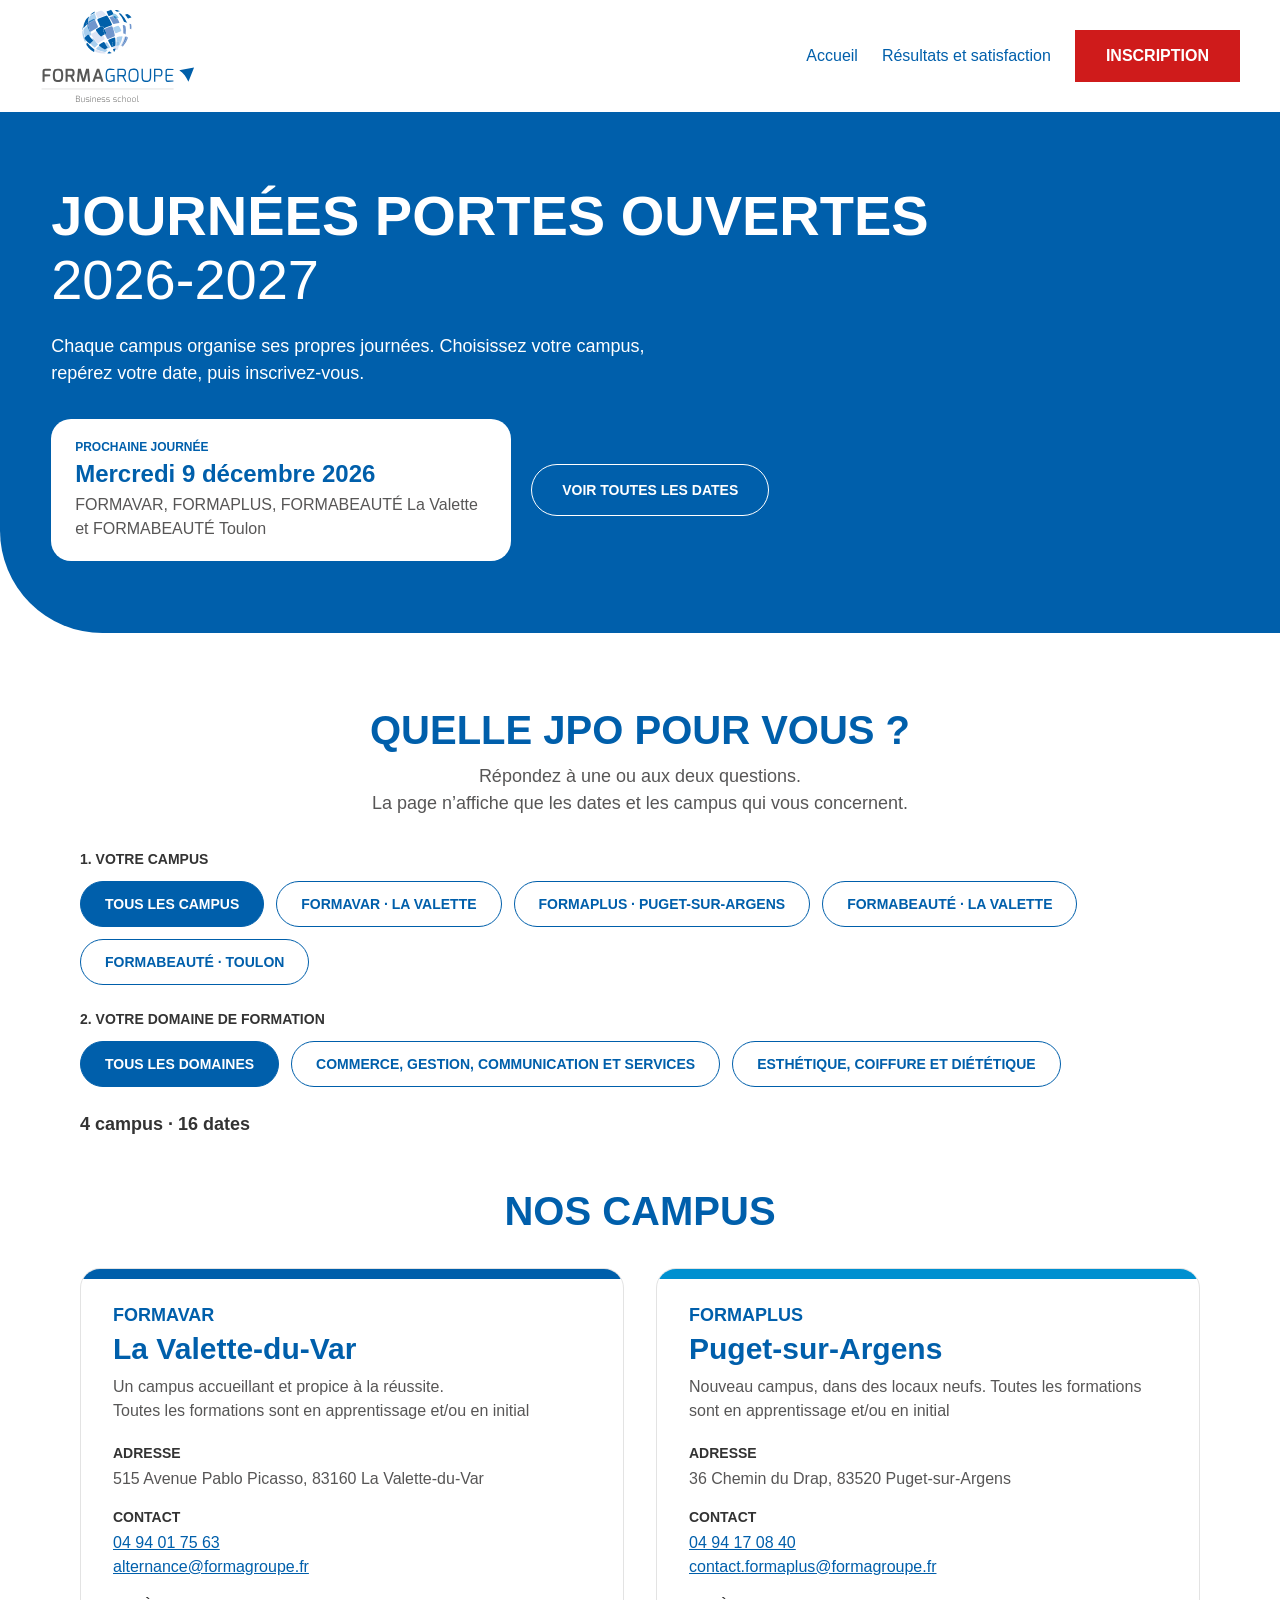
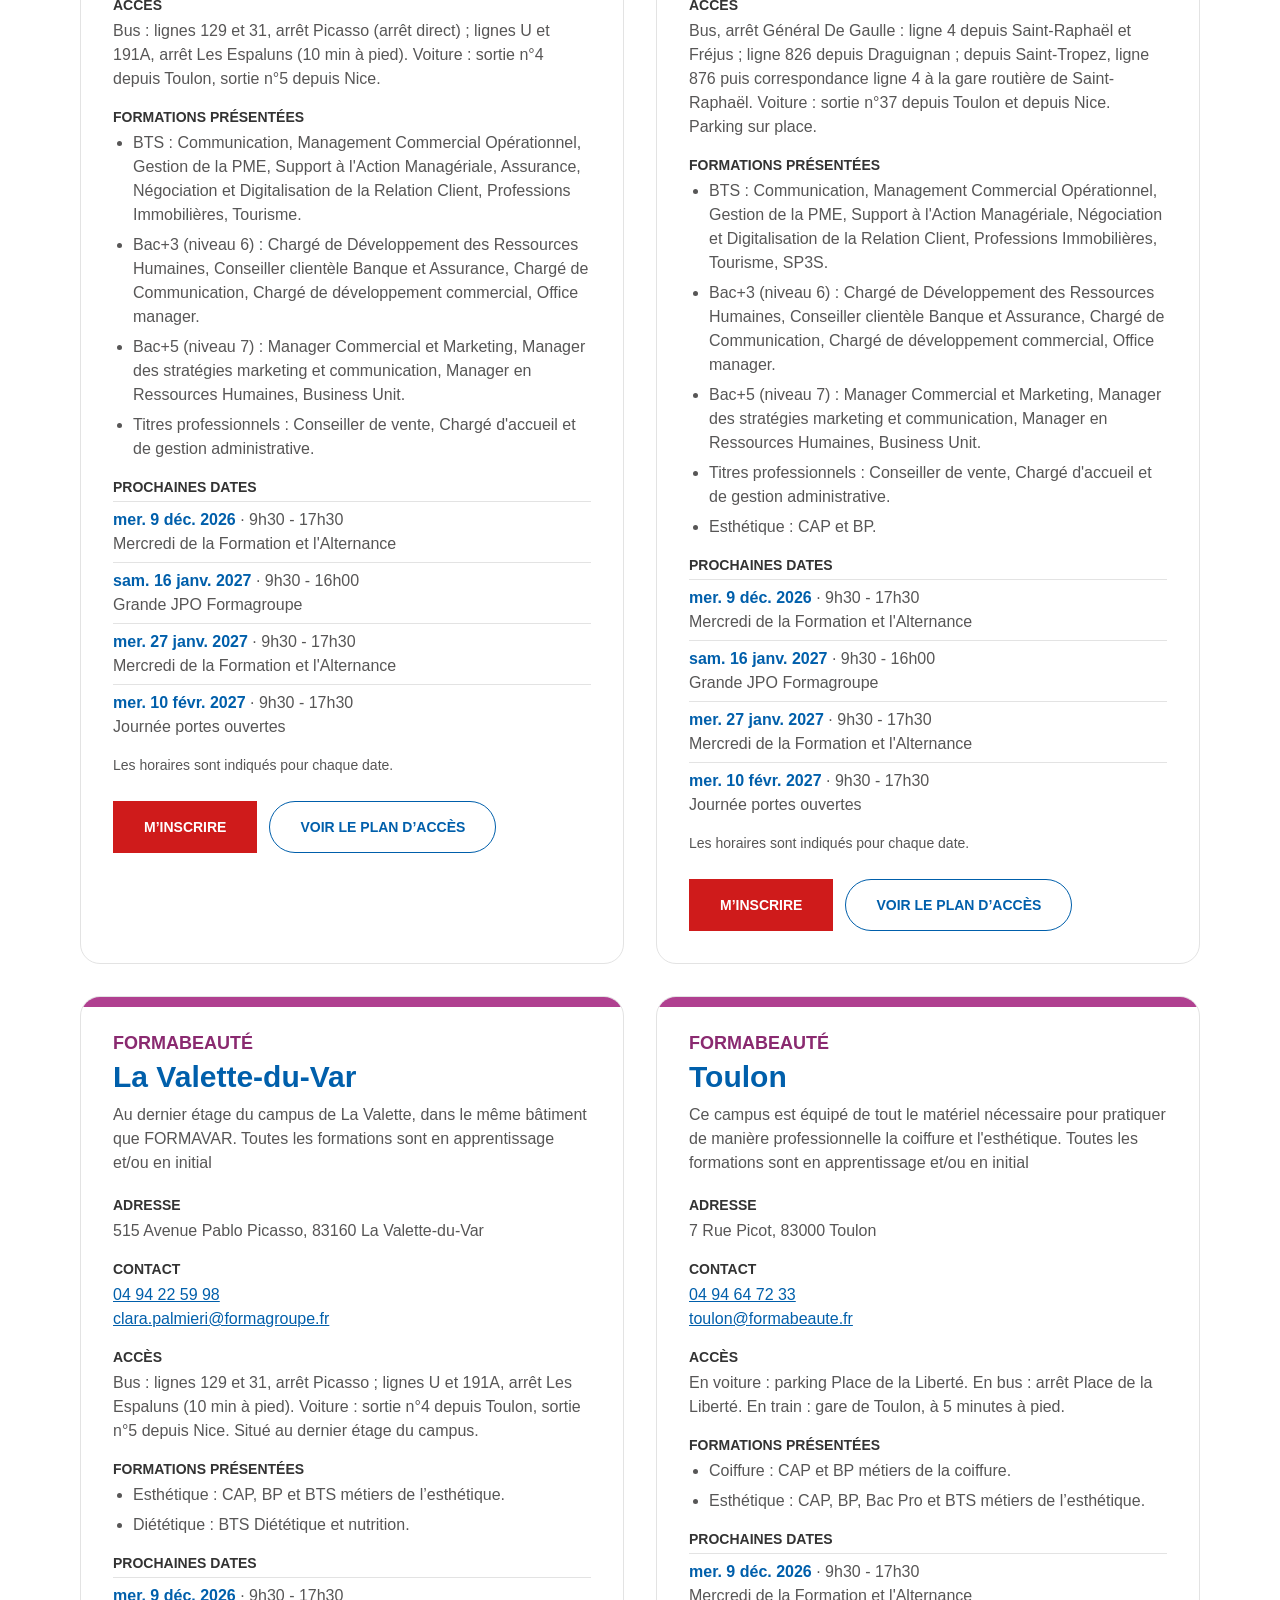
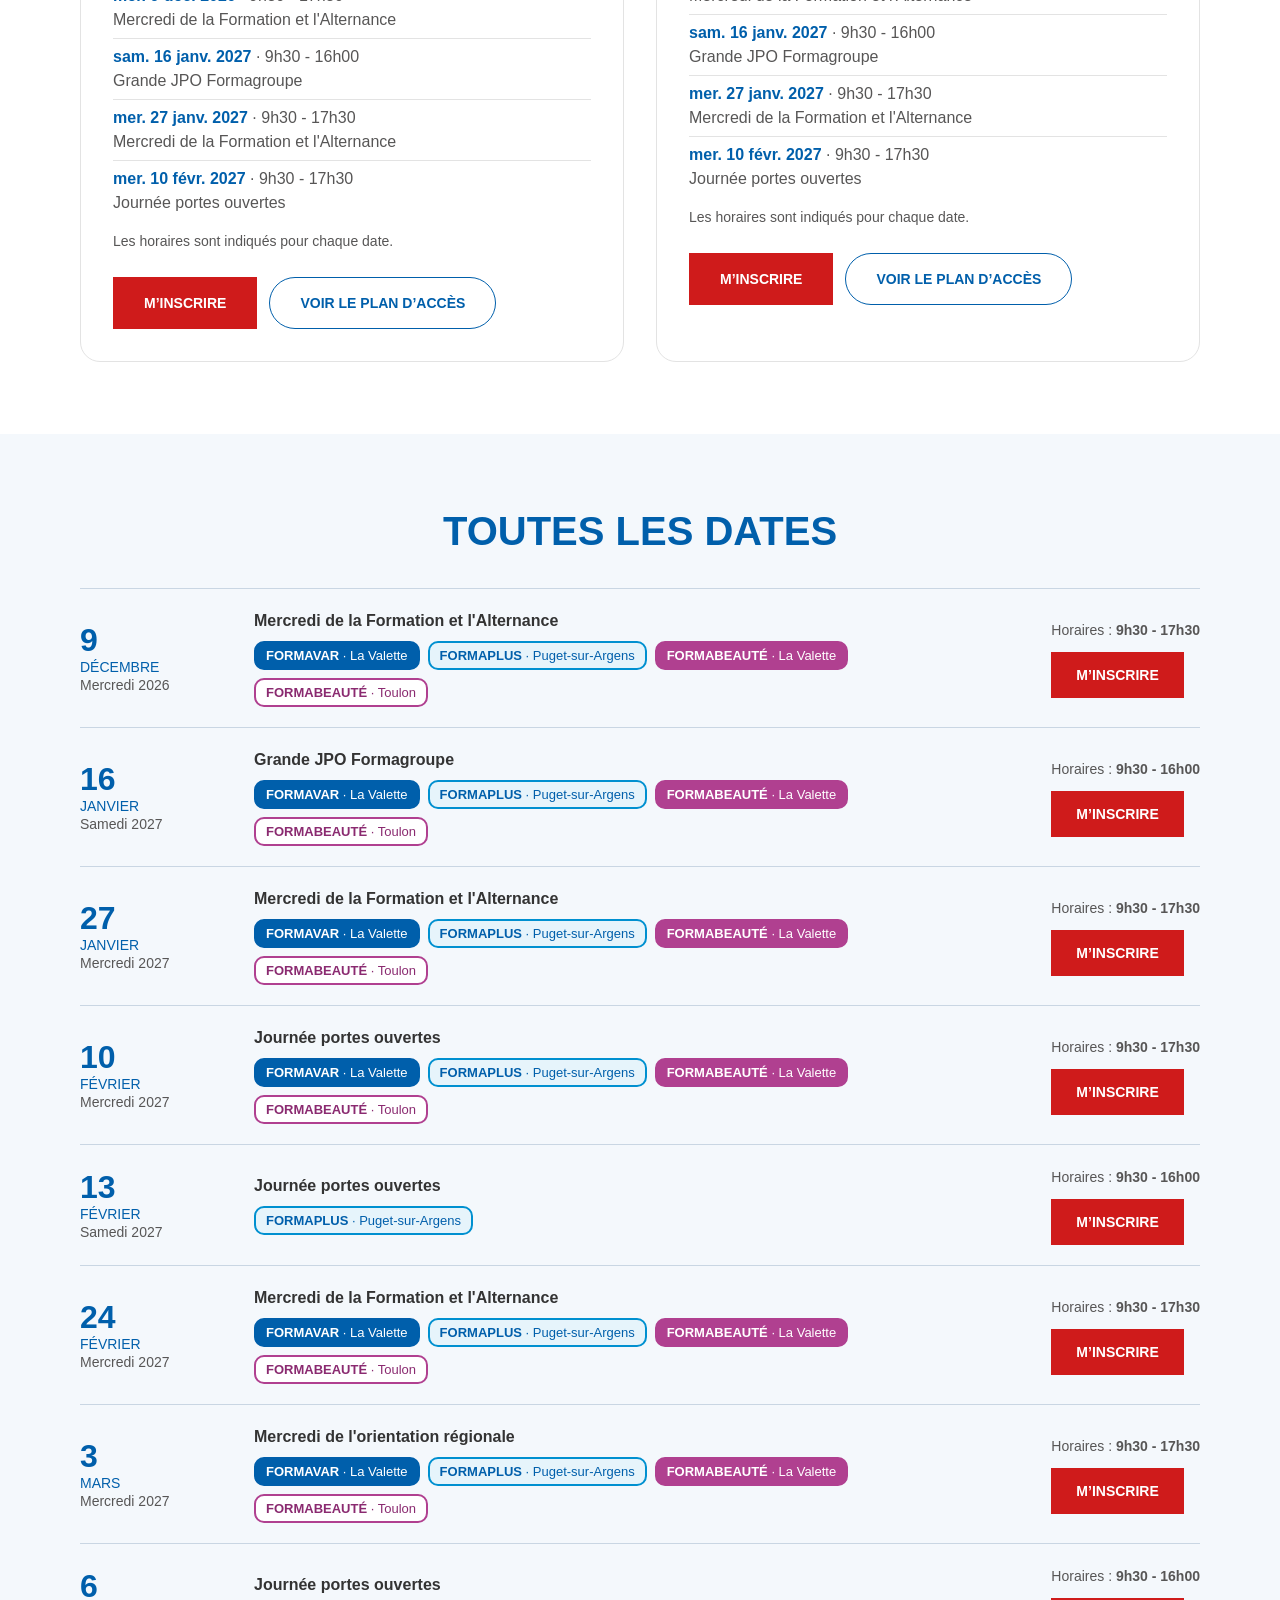
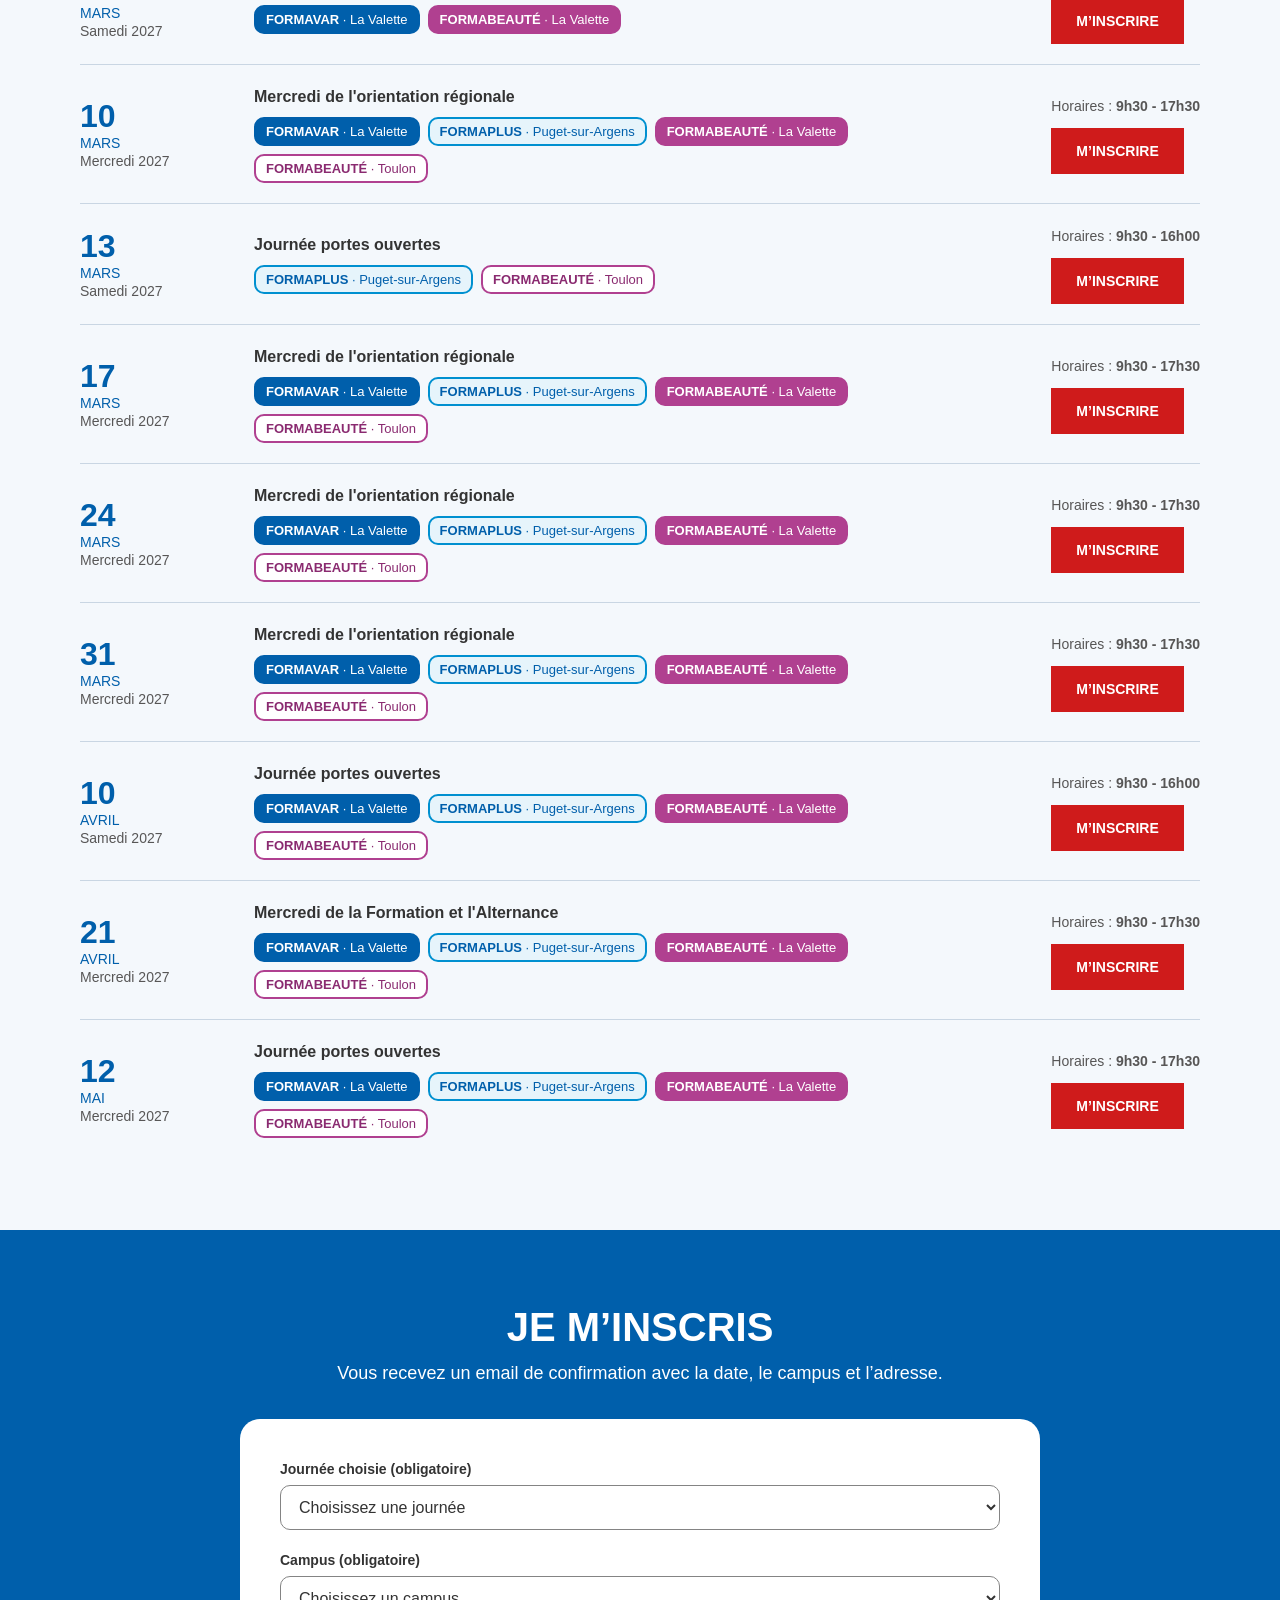
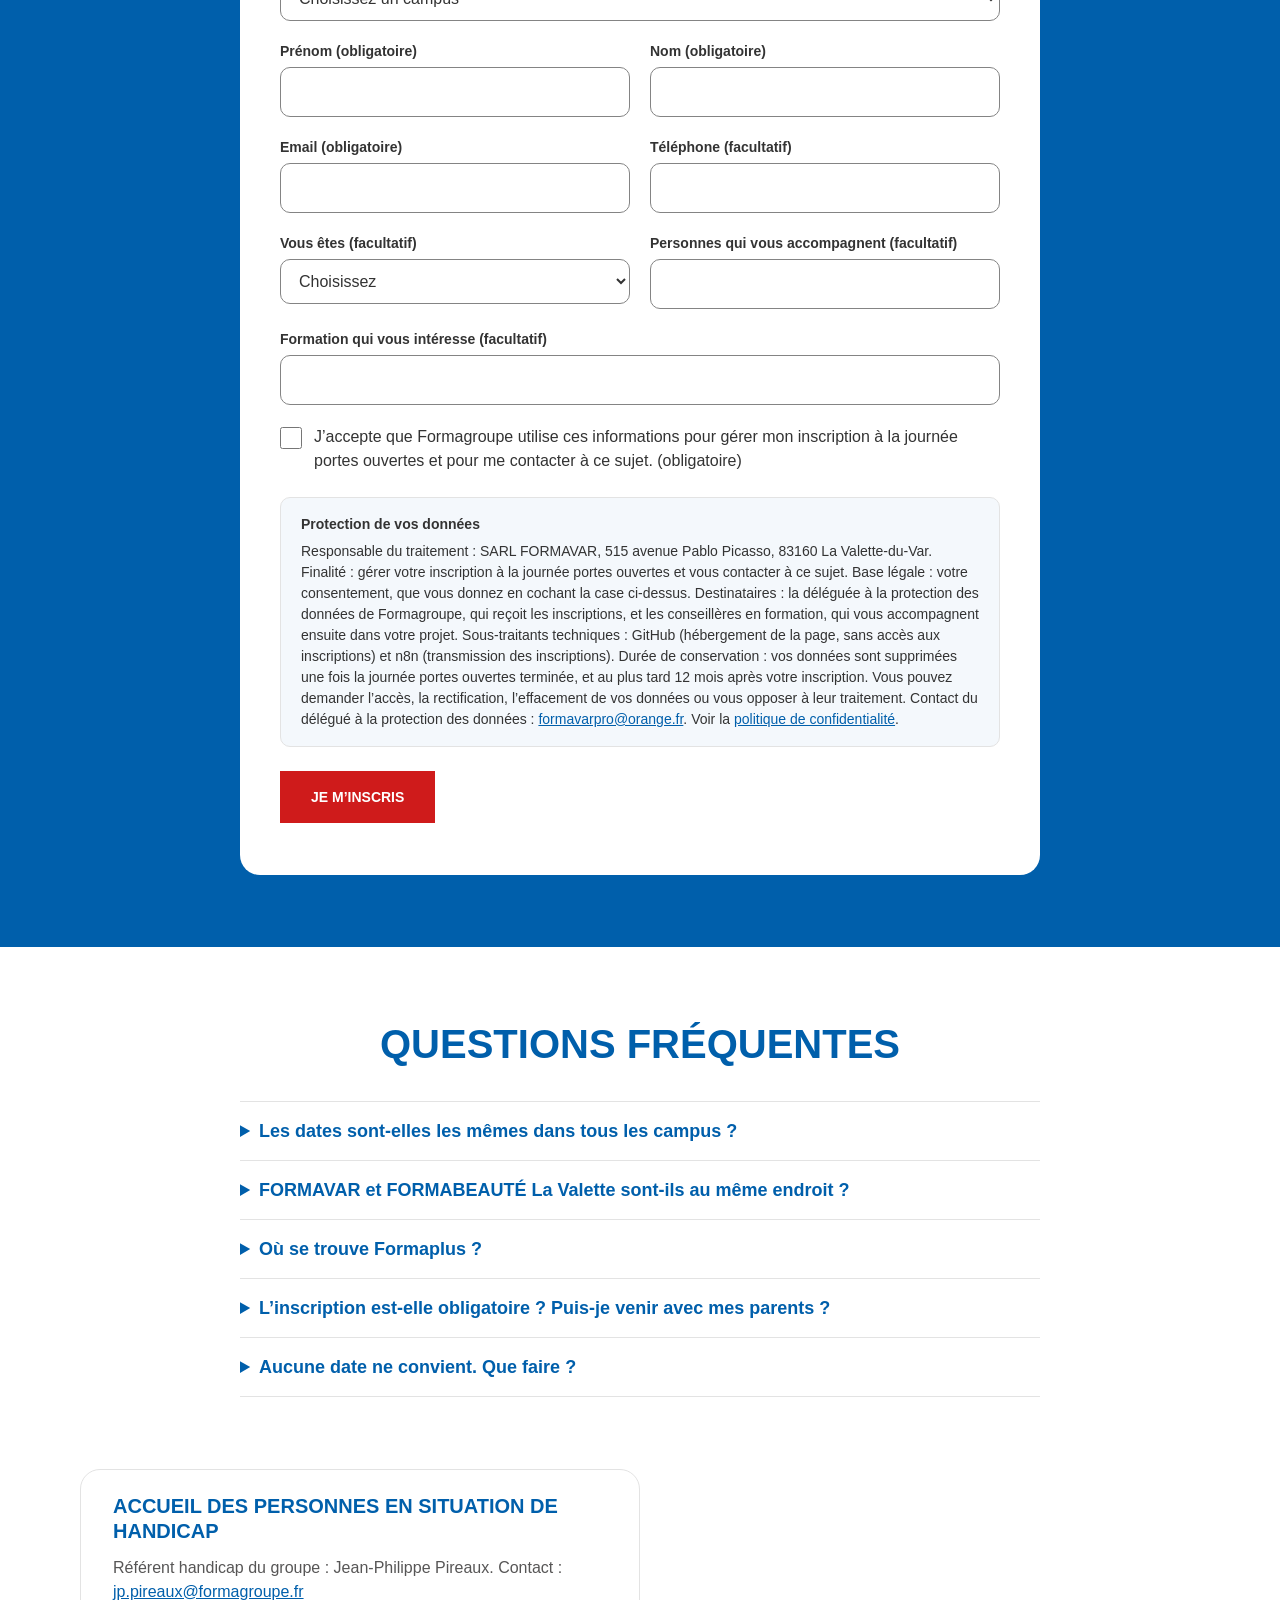
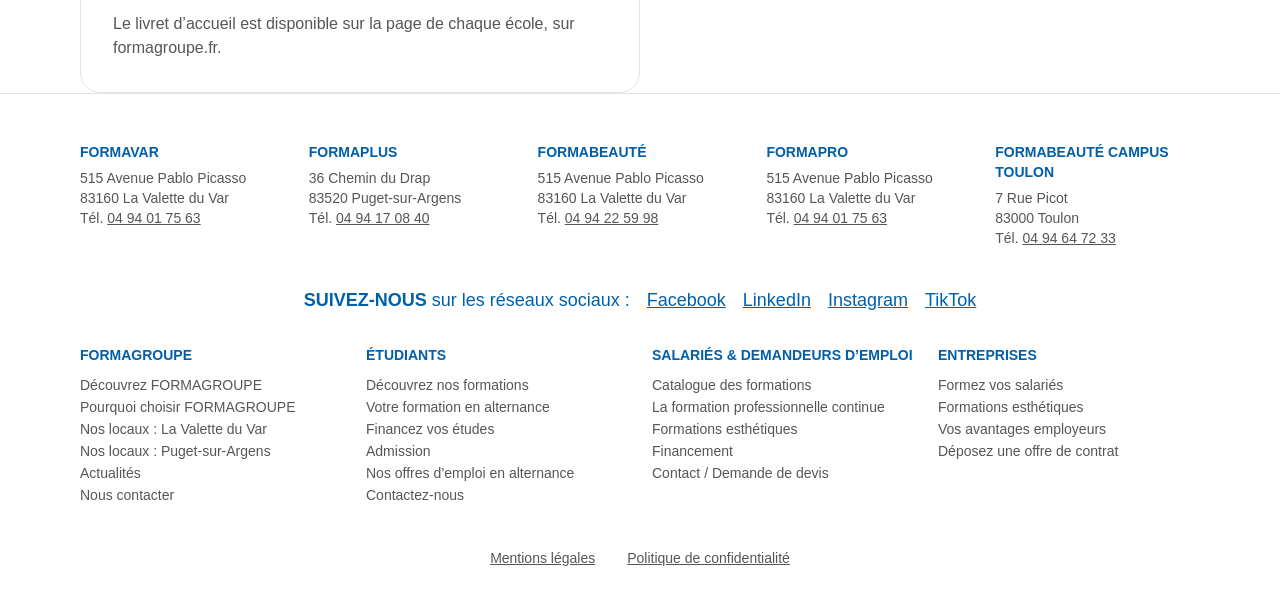
==== index.html @ 274c21b2 "Add files via upload" ====
<!DOCTYPE html>
<html lang="fr">
<head>
<meta charset="utf-8">
<meta name="viewport" content="width=device-width, initial-scale=1">
<title>Journées portes ouvertes 2026-2027 – FORMAVAR, Formaplus, FORMABEAUTÉ | Formagroupe</title>
<meta name="description" content="Journées portes ouvertes 2026-2027 de FORMAVAR, Formaplus et FORMABEAUTÉ (La Valette et Toulon) : dates, horaires, formations présentées et inscription.">
<link rel="canonical" href="https://jpo.formagroupe.fr/">
<meta name="robots" content="index, follow">
<meta property="og:type" content="website">
<meta property="og:locale" content="fr_FR">
<meta property="og:site_name" content="Formagroupe">
<meta property="og:title" content="Journées portes ouvertes 2026-2027 – Formagroupe">
<meta property="og:description" content="Quelle JPO, dans quel campus, pour quelle formation ? Retrouvez toutes les dates de FORMAVAR, Formaplus et FORMABEAUTÉ.">
<meta property="og:url" content="https://jpo.formagroupe.fr/">
<link rel="preload" href="polices/raleway-latin-700-normal.woff2" as="font" type="font/woff2" crossorigin>
<link rel="preload" href="polices/ubuntu-latin-400-normal.woff2" as="font" type="font/woff2" crossorigin>
<link rel="stylesheet" href="styles.css">
<script type="application/ld+json">{"@context": "https://schema.org", "@graph": [{"@type": "EducationEvent", "name": "Journée portes ouvertes – FORMAVAR La Valette", "startDate": "2026-10-07T09:30:00+02:00", "endDate": "2026-10-07T17:30:00+02:00", "eventAttendanceMode": "https://schema.org/OfflineEventAttendanceMode", "eventStatus": "https://schema.org/EventScheduled", "location": {"@type": "Place", "name": "FORMAVAR La Valette", "address": {"@type": "PostalAddress", "streetAddress": "515 Avenue Pablo Picasso", "postalCode": "83160", "addressLocality": "La Valette-du-Var", "addressCountry": "FR"}}, "organizer": {"@type": "Organization", "name": "FORMAGROUPE", "url": "https://www.formagroupe.fr"}, "url": "https://jpo.formagroupe.fr/"}, {"@type": "EducationEvent", "name": "Journée portes ouvertes – FORMABEAUTÉ La Valette", "startDate": "2026-10-07T09:30:00+02:00", "endDate": "2026-10-07T17:30:00+02:00", "eventAttendanceMode": "https://schema.org/OfflineEventAttendanceMode", "eventStatus": "https://schema.org/EventScheduled", "location": {"@type": "Place", "name": "FORMABEAUTÉ La Valette", "address": {"@type": "PostalAddress", "streetAddress": "515 Avenue Pablo Picasso", "postalCode": "83160", "addressLocality": "La Valette-du-Var", "addressCountry": "FR"}}, "organizer": {"@type": "Organization", "name": "FORMAGROUPE", "url": "https://www.formagroupe.fr"}, "url": "https://jpo.formagroupe.fr/"}, {"@type": "EducationEvent", "name": "Journée portes ouvertes – FORMABEAUTÉ Toulon", "startDate": "2026-10-07T09:30:00+02:00", "endDate": "2026-10-07T17:30:00+02:00", "eventAttendanceMode": "https://schema.org/OfflineEventAttendanceMode", "eventStatus": "https://schema.org/EventScheduled", "location": {"@type": "Place", "name": "FORMABEAUTÉ Toulon", "address": {"@type": "PostalAddress", "streetAddress": "7 Rue Picot", "postalCode": "83000", "addressLocality": "Toulon", "addressCountry": "FR"}}, "organizer": {"@type": "Organization", "name": "FORMAGROUPE", "url": "https://www.formagroupe.fr"}, "url": "https://jpo.formagroupe.fr/"}, {"@type": "EducationEvent", "name": "Journée portes ouvertes – FORMAVAR La Valette", "startDate": "2026-11-14T09:30:00+01:00", "endDate": "2026-11-14T16:00:00+01:00", "eventAttendanceMode": "https://schema.org/OfflineEventAttendanceMode", "eventStatus": "https://schema.org/EventScheduled", "location": {"@type": "Place", "name": "FORMAVAR La Valette", "address": {"@type": "PostalAddress", "streetAddress": "515 Avenue Pablo Picasso", "postalCode": "83160", "addressLocality": "La Valette-du-Var", "addressCountry": "FR"}}, "organizer": {"@type": "Organization", "name": "FORMAGROUPE", "url": "https://www.formagroupe.fr"}, "url": "https://jpo.formagroupe.fr/"}, {"@type": "EducationEvent", "name": "Journée portes ouvertes – FORMABEAUTÉ La Valette", "startDate": "2026-11-14T09:30:00+01:00", "endDate": "2026-11-14T16:00:00+01:00", "eventAttendanceMode": "https://schema.org/OfflineEventAttendanceMode", "eventStatus": "https://schema.org/EventScheduled", "location": {"@type": "Place", "name": "FORMABEAUTÉ La Valette", "address": {"@type": "PostalAddress", "streetAddress": "515 Avenue Pablo Picasso", "postalCode": "83160", "addressLocality": "La Valette-du-Var", "addressCountry": "FR"}}, "organizer": {"@type": "Organization", "name": "FORMAGROUPE", "url": "https://www.formagroupe.fr"}, "url": "https://jpo.formagroupe.fr/"}, {"@type": "EducationEvent", "name": "Journée portes ouvertes – FORMABEAUTÉ Toulon", "startDate": "2026-11-14T09:30:00+01:00", "endDate": "2026-11-14T16:00:00+01:00", "eventAttendanceMode": "https://schema.org/OfflineEventAttendanceMode", "eventStatus": "https://schema.org/EventScheduled", "location": {"@type": "Place", "name": "FORMABEAUTÉ Toulon", "address": {"@type": "PostalAddress", "streetAddress": "7 Rue Picot", "postalCode": "83000", "addressLocality": "Toulon", "addressCountry": "FR"}}, "organizer": {"@type": "Organization", "name": "FORMAGROUPE", "url": "https://www.formagroupe.fr"}, "url": "https://jpo.formagroupe.fr/"}, {"@type": "EducationEvent", "name": "Journée portes ouvertes – FORMAPLUS Puget-sur-Argens", "startDate": "2026-11-28T09:30:00+01:00", "endDate": "2026-11-28T16:00:00+01:00", "eventAttendanceMode": "https://schema.org/OfflineEventAttendanceMode", "eventStatus": "https://schema.org/EventScheduled", "location": {"@type": "Place", "name": "FORMAPLUS Puget-sur-Argens", "address": {"@type": "PostalAddress", "streetAddress": "36 Chemin du Drap", "postalCode": "83520", "addressLocality": "Puget-sur-Argens", "addressCountry": "FR"}}, "organizer": {"@type": "Organization", "name": "FORMAGROUPE", "url": "https://www.formagroupe.fr"}, "url": "https://jpo.formagroupe.fr/"}, {"@type": "EducationEvent", "name": "Mercredi de la Formation et l'Alternance – FORMAVAR La Valette", "startDate": "2026-12-09T09:30:00+01:00", "endDate": "2026-12-09T17:30:00+01:00", "eventAttendanceMode": "https://schema.org/OfflineEventAttendanceMode", "eventStatus": "https://schema.org/EventScheduled", "location": {"@type": "Place", "name": "FORMAVAR La Valette", "address": {"@type": "PostalAddress", "streetAddress": "515 Avenue Pablo Picasso", "postalCode": "83160", "addressLocality": "La Valette-du-Var", "addressCountry": "FR"}}, "organizer": {"@type": "Organization", "name": "FORMAGROUPE", "url": "https://www.formagroupe.fr"}, "url": "https://jpo.formagroupe.fr/"}, {"@type": "EducationEvent", "name": "Mercredi de la Formation et l'Alternance – FORMAPLUS Puget-sur-Argens", "startDate": "2026-12-09T09:30:00+01:00", "endDate": "2026-12-09T17:30:00+01:00", "eventAttendanceMode": "https://schema.org/OfflineEventAttendanceMode", "eventStatus": "https://schema.org/EventScheduled", "location": {"@type": "Place", "name": "FORMAPLUS Puget-sur-Argens", "address": {"@type": "PostalAddress", "streetAddress": "36 Chemin du Drap", "postalCode": "83520", "addressLocality": "Puget-sur-Argens", "addressCountry": "FR"}}, "organizer": {"@type": "Organization", "name": "FORMAGROUPE", "url": "https://www.formagroupe.fr"}, "url": "https://jpo.formagroupe.fr/"}, {"@type": "EducationEvent", "name": "Mercredi de la Formation et l'Alternance – FORMABEAUTÉ La Valette", "startDate": "2026-12-09T09:30:00+01:00", "endDate": "2026-12-09T17:30:00+01:00", "eventAttendanceMode": "https://schema.org/OfflineEventAttendanceMode", "eventStatus": "https://schema.org/EventScheduled", "location": {"@type": "Place", "name": "FORMABEAUTÉ La Valette", "address": {"@type": "PostalAddress", "streetAddress": "515 Avenue Pablo Picasso", "postalCode": "83160", "addressLocality": "La Valette-du-Var", "addressCountry": "FR"}}, "organizer": {"@type": "Organization", "name": "FORMAGROUPE", "url": "https://www.formagroupe.fr"}, "url": "https://jpo.formagroupe.fr/"}, {"@type": "EducationEvent", "name": "Mercredi de la Formation et l'Alternance – FORMABEAUTÉ Toulon", "startDate": "2026-12-09T09:30:00+01:00", "endDate": "2026-12-09T17:30:00+01:00", "eventAttendanceMode": "https://schema.org/OfflineEventAttendanceMode", "eventStatus": "https://schema.org/EventScheduled", "location": {"@type": "Place", "name": "FORMABEAUTÉ Toulon", "address": {"@type": "PostalAddress", "streetAddress": "7 Rue Picot", "postalCode": "83000", "addressLocality": "Toulon", "addressCountry": "FR"}}, "organizer": {"@type": "Organization", "name": "FORMAGROUPE", "url": "https://www.formagroupe.fr"}, "url": "https://jpo.formagroupe.fr/"}, {"@type": "EducationEvent", "name": "Grande JPO Formagroupe – FORMAVAR La Valette", "startDate": "2027-01-16T09:30:00+01:00", "endDate": "2027-01-16T16:00:00+01:00", "eventAttendanceMode": "https://schema.org/OfflineEventAttendanceMode", "eventStatus": "https://schema.org/EventScheduled", "location": {"@type": "Place", "name": "FORMAVAR La Valette", "address": {"@type": "PostalAddress", "streetAddress": "515 Avenue Pablo Picasso", "postalCode": "83160", "addressLocality": "La Valette-du-Var", "addressCountry": "FR"}}, "organizer": {"@type": "Organization", "name": "FORMAGROUPE", "url": "https://www.formagroupe.fr"}, "url": "https://jpo.formagroupe.fr/"}, {"@type": "EducationEvent", "name": "Grande JPO Formagroupe – FORMAPLUS Puget-sur-Argens", "startDate": "2027-01-16T09:30:00+01:00", "endDate": "2027-01-16T16:00:00+01:00", "eventAttendanceMode": "https://schema.org/OfflineEventAttendanceMode", "eventStatus": "https://schema.org/EventScheduled", "location": {"@type": "Place", "name": "FORMAPLUS Puget-sur-Argens", "address": {"@type": "PostalAddress", "streetAddress": "36 Chemin du Drap", "postalCode": "83520", "addressLocality": "Puget-sur-Argens", "addressCountry": "FR"}}, "organizer": {"@type": "Organization", "name": "FORMAGROUPE", "url": "https://www.formagroupe.fr"}, "url": "https://jpo.formagroupe.fr/"}, {"@type": "EducationEvent", "name": "Grande JPO Formagroupe – FORMABEAUTÉ La Valette", "startDate": "2027-01-16T09:30:00+01:00", "endDate": "2027-01-16T16:00:00+01:00", "eventAttendanceMode": "https://schema.org/OfflineEventAttendanceMode", "eventStatus": "https://schema.org/EventScheduled", "location": {"@type": "Place", "name": "FORMABEAUTÉ La Valette", "address": {"@type": "PostalAddress", "streetAddress": "515 Avenue Pablo Picasso", "postalCode": "83160", "addressLocality": "La Valette-du-Var", "addressCountry": "FR"}}, "organizer": {"@type": "Organization", "name": "FORMAGROUPE", "url": "https://www.formagroupe.fr"}, "url": "https://jpo.formagroupe.fr/"}, {"@type": "EducationEvent", "name": "Grande JPO Formagroupe – FORMABEAUTÉ Toulon", "startDate": "2027-01-16T09:30:00+01:00", "endDate": "2027-01-16T16:00:00+01:00", "eventAttendanceMode": "https://schema.org/OfflineEventAttendanceMode", "eventStatus": "https://schema.org/EventScheduled", "location": {"@type": "Place", "name": "FORMABEAUTÉ Toulon", "address": {"@type": "PostalAddress", "streetAddress": "7 Rue Picot", "postalCode": "83000", "addressLocality": "Toulon", "addressCountry": "FR"}}, "organizer": {"@type": "Organization", "name": "FORMAGROUPE", "url": "https://www.formagroupe.fr"}, "url": "https://jpo.formagroupe.fr/"}, {"@type": "EducationEvent", "name": "Mercredi de la Formation et l'Alternance – FORMAVAR La Valette", "startDate": "2027-01-27T09:30:00+01:00", "endDate": "2027-01-27T17:30:00+01:00", "eventAttendanceMode": "https://schema.org/OfflineEventAttendanceMode", "eventStatus": "https://schema.org/EventScheduled", "location": {"@type": "Place", "name": "FORMAVAR La Valette", "address": {"@type": "PostalAddress", "streetAddress": "515 Avenue Pablo Picasso", "postalCode": "83160", "addressLocality": "La Valette-du-Var", "addressCountry": "FR"}}, "organizer": {"@type": "Organization", "name": "FORMAGROUPE", "url": "https://www.formagroupe.fr"}, "url": "https://jpo.formagroupe.fr/"}, {"@type": "EducationEvent", "name": "Mercredi de la Formation et l'Alternance – FORMAPLUS Puget-sur-Argens", "startDate": "2027-01-27T09:30:00+01:00", "endDate": "2027-01-27T17:30:00+01:00", "eventAttendanceMode": "https://schema.org/OfflineEventAttendanceMode", "eventStatus": "https://schema.org/EventScheduled", "location": {"@type": "Place", "name": "FORMAPLUS Puget-sur-Argens", "address": {"@type": "PostalAddress", "streetAddress": "36 Chemin du Drap", "postalCode": "83520", "addressLocality": "Puget-sur-Argens", "addressCountry": "FR"}}, "organizer": {"@type": "Organization", "name": "FORMAGROUPE", "url": "https://www.formagroupe.fr"}, "url": "https://jpo.formagroupe.fr/"}, {"@type": "EducationEvent", "name": "Mercredi de la Formation et l'Alternance – FORMABEAUTÉ La Valette", "startDate": "2027-01-27T09:30:00+01:00", "endDate": "2027-01-27T17:30:00+01:00", "eventAttendanceMode": "https://schema.org/OfflineEventAttendanceMode", "eventStatus": "https://schema.org/EventScheduled", "location": {"@type": "Place", "name": "FORMABEAUTÉ La Valette", "address": {"@type": "PostalAddress", "streetAddress": "515 Avenue Pablo Picasso", "postalCode": "83160", "addressLocality": "La Valette-du-Var", "addressCountry": "FR"}}, "organizer": {"@type": "Organization", "name": "FORMAGROUPE", "url": "https://www.formagroupe.fr"}, "url": "https://jpo.formagroupe.fr/"}, {"@type": "EducationEvent", "name": "Mercredi de la Formation et l'Alternance – FORMABEAUTÉ Toulon", "startDate": "2027-01-27T09:30:00+01:00", "endDate": "2027-01-27T17:30:00+01:00", "eventAttendanceMode": "https://schema.org/OfflineEventAttendanceMode", "eventStatus": "https://schema.org/EventScheduled", "location": {"@type": "Place", "name": "FORMABEAUTÉ Toulon", "address": {"@type": "PostalAddress", "streetAddress": "7 Rue Picot", "postalCode": "83000", "addressLocality": "Toulon", "addressCountry": "FR"}}, "organizer": {"@type": "Organization", "name": "FORMAGROUPE", "url": "https://www.formagroupe.fr"}, "url": "https://jpo.formagroupe.fr/"}, {"@type": "EducationEvent", "name": "Journée portes ouvertes – FORMAVAR La Valette", "startDate": "2027-02-10T09:30:00+01:00", "endDate": "2027-02-10T17:30:00+01:00", "eventAttendanceMode": "https://schema.org/OfflineEventAttendanceMode", "eventStatus": "https://schema.org/EventScheduled", "location": {"@type": "Place", "name": "FORMAVAR La Valette", "address": {"@type": "PostalAddress", "streetAddress": "515 Avenue Pablo Picasso", "postalCode": "83160", "addressLocality": "La Valette-du-Var", "addressCountry": "FR"}}, "organizer": {"@type": "Organization", "name": "FORMAGROUPE", "url": "https://www.formagroupe.fr"}, "url": "https://jpo.formagroupe.fr/"}, {"@type": "EducationEvent", "name": "Journée portes ouvertes – FORMAPLUS Puget-sur-Argens", "startDate": "2027-02-10T09:30:00+01:00", "endDate": "2027-02-10T17:30:00+01:00", "eventAttendanceMode": "https://schema.org/OfflineEventAttendanceMode", "eventStatus": "https://schema.org/EventScheduled", "location": {"@type": "Place", "name": "FORMAPLUS Puget-sur-Argens", "address": {"@type": "PostalAddress", "streetAddress": "36 Chemin du Drap", "postalCode": "83520", "addressLocality": "Puget-sur-Argens", "addressCountry": "FR"}}, "organizer": {"@type": "Organization", "name": "FORMAGROUPE", "url": "https://www.formagroupe.fr"}, "url": "https://jpo.formagroupe.fr/"}, {"@type": "EducationEvent", "name": "Journée portes ouvertes – FORMABEAUTÉ La Valette", "startDate": "2027-02-10T09:30:00+01:00", "endDate": "2027-02-10T17:30:00+01:00", "eventAttendanceMode": "https://schema.org/OfflineEventAttendanceMode", "eventStatus": "https://schema.org/EventScheduled", "location": {"@type": "Place", "name": "FORMABEAUTÉ La Valette", "address": {"@type": "PostalAddress", "streetAddress": "515 Avenue Pablo Picasso", "postalCode": "83160", "addressLocality": "La Valette-du-Var", "addressCountry": "FR"}}, "organizer": {"@type": "Organization", "name": "FORMAGROUPE", "url": "https://www.formagroupe.fr"}, "url": "https://jpo.formagroupe.fr/"}, {"@type": "EducationEvent", "name": "Journée portes ouvertes – FORMABEAUTÉ Toulon", "startDate": "2027-02-10T09:30:00+01:00", "endDate": "2027-02-10T17:30:00+01:00", "eventAttendanceMode": "https://schema.org/OfflineEventAttendanceMode", "eventStatus": "https://schema.org/EventScheduled", "location": {"@type": "Place", "name": "FORMABEAUTÉ Toulon", "address": {"@type": "PostalAddress", "streetAddress": "7 Rue Picot", "postalCode": "83000", "addressLocality": "Toulon", "addressCountry": "FR"}}, "organizer": {"@type": "Organization", "name": "FORMAGROUPE", "url": "https://www.formagroupe.fr"}, "url": "https://jpo.formagroupe.fr/"}, {"@type": "EducationEvent", "name": "Journée portes ouvertes – FORMAPLUS Puget-sur-Argens", "startDate": "2027-02-13T09:30:00+01:00", "endDate": "2027-02-13T16:00:00+01:00", "eventAttendanceMode": "https://schema.org/OfflineEventAttendanceMode", "eventStatus": "https://schema.org/EventScheduled", "location": {"@type": "Place", "name": "FORMAPLUS Puget-sur-Argens", "address": {"@type": "PostalAddress", "streetAddress": "36 Chemin du Drap", "postalCode": "83520", "addressLocality": "Puget-sur-Argens", "addressCountry": "FR"}}, "organizer": {"@type": "Organization", "name": "FORMAGROUPE", "url": "https://www.formagroupe.fr"}, "url": "https://jpo.formagroupe.fr/"}, {"@type": "EducationEvent", "name": "Mercredi de la Formation et l'Alternance – FORMAVAR La Valette", "startDate": "2027-02-24T09:30:00+01:00", "endDate": "2027-02-24T17:30:00+01:00", "eventAttendanceMode": "https://schema.org/OfflineEventAttendanceMode", "eventStatus": "https://schema.org/EventScheduled", "location": {"@type": "Place", "name": "FORMAVAR La Valette", "address": {"@type": "PostalAddress", "streetAddress": "515 Avenue Pablo Picasso", "postalCode": "83160", "addressLocality": "La Valette-du-Var", "addressCountry": "FR"}}, "organizer": {"@type": "Organization", "name": "FORMAGROUPE", "url": "https://www.formagroupe.fr"}, "url": "https://jpo.formagroupe.fr/"}, {"@type": "EducationEvent", "name": "Mercredi de la Formation et l'Alternance – FORMAPLUS Puget-sur-Argens", "startDate": "2027-02-24T09:30:00+01:00", "endDate": "2027-02-24T17:30:00+01:00", "eventAttendanceMode": "https://schema.org/OfflineEventAttendanceMode", "eventStatus": "https://schema.org/EventScheduled", "location": {"@type": "Place", "name": "FORMAPLUS Puget-sur-Argens", "address": {"@type": "PostalAddress", "streetAddress": "36 Chemin du Drap", "postalCode": "83520", "addressLocality": "Puget-sur-Argens", "addressCountry": "FR"}}, "organizer": {"@type": "Organization", "name": "FORMAGROUPE", "url": "https://www.formagroupe.fr"}, "url": "https://jpo.formagroupe.fr/"}, {"@type": "EducationEvent", "name": "Mercredi de la Formation et l'Alternance – FORMABEAUTÉ La Valette", "startDate": "2027-02-24T09:30:00+01:00", "endDate": "2027-02-24T17:30:00+01:00", "eventAttendanceMode": "https://schema.org/OfflineEventAttendanceMode", "eventStatus": "https://schema.org/EventScheduled", "location": {"@type": "Place", "name": "FORMABEAUTÉ La Valette", "address": {"@type": "PostalAddress", "streetAddress": "515 Avenue Pablo Picasso", "postalCode": "83160", "addressLocality": "La Valette-du-Var", "addressCountry": "FR"}}, "organizer": {"@type": "Organization", "name": "FORMAGROUPE", "url": "https://www.formagroupe.fr"}, "url": "https://jpo.formagroupe.fr/"}, {"@type": "EducationEvent", "name": "Mercredi de la Formation et l'Alternance – FORMABEAUTÉ Toulon", "startDate": "2027-02-24T09:30:00+01:00", "endDate": "2027-02-24T17:30:00+01:00", "eventAttendanceMode": "https://schema.org/OfflineEventAttendanceMode", "eventStatus": "https://schema.org/EventScheduled", "location": {"@type": "Place", "name": "FORMABEAUTÉ Toulon", "address": {"@type": "PostalAddress", "streetAddress": "7 Rue Picot", "postalCode": "83000", "addressLocality": "Toulon", "addressCountry": "FR"}}, "organizer": {"@type": "Organization", "name": "FORMAGROUPE", "url": "https://www.formagroupe.fr"}, "url": "https://jpo.formagroupe.fr/"}, {"@type": "EducationEvent", "name": "Mercredi de l'orientation régionale – FORMAVAR La Valette", "startDate": "2027-03-03T09:30:00+01:00", "endDate": "2027-03-03T17:30:00+01:00", "eventAttendanceMode": "https://schema.org/OfflineEventAttendanceMode", "eventStatus": "https://schema.org/EventScheduled", "location": {"@type": "Place", "name": "FORMAVAR La Valette", "address": {"@type": "PostalAddress", "streetAddress": "515 Avenue Pablo Picasso", "postalCode": "83160", "addressLocality": "La Valette-du-Var", "addressCountry": "FR"}}, "organizer": {"@type": "Organization", "name": "FORMAGROUPE", "url": "https://www.formagroupe.fr"}, "url": "https://jpo.formagroupe.fr/"}, {"@type": "EducationEvent", "name": "Mercredi de l'orientation régionale – FORMAPLUS Puget-sur-Argens", "startDate": "2027-03-03T09:30:00+01:00", "endDate": "2027-03-03T17:30:00+01:00", "eventAttendanceMode": "https://schema.org/OfflineEventAttendanceMode", "eventStatus": "https://schema.org/EventScheduled", "location": {"@type": "Place", "name": "FORMAPLUS Puget-sur-Argens", "address": {"@type": "PostalAddress", "streetAddress": "36 Chemin du Drap", "postalCode": "83520", "addressLocality": "Puget-sur-Argens", "addressCountry": "FR"}}, "organizer": {"@type": "Organization", "name": "FORMAGROUPE", "url": "https://www.formagroupe.fr"}, "url": "https://jpo.formagroupe.fr/"}, {"@type": "EducationEvent", "name": "Mercredi de l'orientation régionale – FORMABEAUTÉ La Valette", "startDate": "2027-03-03T09:30:00+01:00", "endDate": "2027-03-03T17:30:00+01:00", "eventAttendanceMode": "https://schema.org/OfflineEventAttendanceMode", "eventStatus": "https://schema.org/EventScheduled", "location": {"@type": "Place", "name": "FORMABEAUTÉ La Valette", "address": {"@type": "PostalAddress", "streetAddress": "515 Avenue Pablo Picasso", "postalCode": "83160", "addressLocality": "La Valette-du-Var", "addressCountry": "FR"}}, "organizer": {"@type": "Organization", "name": "FORMAGROUPE", "url": "https://www.formagroupe.fr"}, "url": "https://jpo.formagroupe.fr/"}, {"@type": "EducationEvent", "name": "Mercredi de l'orientation régionale – FORMABEAUTÉ Toulon", "startDate": "2027-03-03T09:30:00+01:00", "endDate": "2027-03-03T17:30:00+01:00", "eventAttendanceMode": "https://schema.org/OfflineEventAttendanceMode", "eventStatus": "https://schema.org/EventScheduled", "location": {"@type": "Place", "name": "FORMABEAUTÉ Toulon", "address": {"@type": "PostalAddress", "streetAddress": "7 Rue Picot", "postalCode": "83000", "addressLocality": "Toulon", "addressCountry": "FR"}}, "organizer": {"@type": "Organization", "name": "FORMAGROUPE", "url": "https://www.formagroupe.fr"}, "url": "https://jpo.formagroupe.fr/"}, {"@type": "EducationEvent", "name": "Journée portes ouvertes – FORMAVAR La Valette", "startDate": "2027-03-06T09:30:00+01:00", "endDate": "2027-03-06T16:00:00+01:00", "eventAttendanceMode": "https://schema.org/OfflineEventAttendanceMode", "eventStatus": "https://schema.org/EventScheduled", "location": {"@type": "Place", "name": "FORMAVAR La Valette", "address": {"@type": "PostalAddress", "streetAddress": "515 Avenue Pablo Picasso", "postalCode": "83160", "addressLocality": "La Valette-du-Var", "addressCountry": "FR"}}, "organizer": {"@type": "Organization", "name": "FORMAGROUPE", "url": "https://www.formagroupe.fr"}, "url": "https://jpo.formagroupe.fr/"}, {"@type": "EducationEvent", "name": "Journée portes ouvertes – FORMABEAUTÉ La Valette", "startDate": "2027-03-06T09:30:00+01:00", "endDate": "2027-03-06T16:00:00+01:00", "eventAttendanceMode": "https://schema.org/OfflineEventAttendanceMode", "eventStatus": "https://schema.org/EventScheduled", "location": {"@type": "Place", "name": "FORMABEAUTÉ La Valette", "address": {"@type": "PostalAddress", "streetAddress": "515 Avenue Pablo Picasso", "postalCode": "83160", "addressLocality": "La Valette-du-Var", "addressCountry": "FR"}}, "organizer": {"@type": "Organization", "name": "FORMAGROUPE", "url": "https://www.formagroupe.fr"}, "url": "https://jpo.formagroupe.fr/"}, {"@type": "EducationEvent", "name": "Mercredi de l'orientation régionale – FORMAVAR La Valette", "startDate": "2027-03-10T09:30:00+01:00", "endDate": "2027-03-10T17:30:00+01:00", "eventAttendanceMode": "https://schema.org/OfflineEventAttendanceMode", "eventStatus": "https://schema.org/EventScheduled", "location": {"@type": "Place", "name": "FORMAVAR La Valette", "address": {"@type": "PostalAddress", "streetAddress": "515 Avenue Pablo Picasso", "postalCode": "83160", "addressLocality": "La Valette-du-Var", "addressCountry": "FR"}}, "organizer": {"@type": "Organization", "name": "FORMAGROUPE", "url": "https://www.formagroupe.fr"}, "url": "https://jpo.formagroupe.fr/"}, {"@type": "EducationEvent", "name": "Mercredi de l'orientation régionale – FORMAPLUS Puget-sur-Argens", "startDate": "2027-03-10T09:30:00+01:00", "endDate": "2027-03-10T17:30:00+01:00", "eventAttendanceMode": "https://schema.org/OfflineEventAttendanceMode", "eventStatus": "https://schema.org/EventScheduled", "location": {"@type": "Place", "name": "FORMAPLUS Puget-sur-Argens", "address": {"@type": "PostalAddress", "streetAddress": "36 Chemin du Drap", "postalCode": "83520", "addressLocality": "Puget-sur-Argens", "addressCountry": "FR"}}, "organizer": {"@type": "Organization", "name": "FORMAGROUPE", "url": "https://www.formagroupe.fr"}, "url": "https://jpo.formagroupe.fr/"}, {"@type": "EducationEvent", "name": "Mercredi de l'orientation régionale – FORMABEAUTÉ La Valette", "startDate": "2027-03-10T09:30:00+01:00", "endDate": "2027-03-10T17:30:00+01:00", "eventAttendanceMode": "https://schema.org/OfflineEventAttendanceMode", "eventStatus": "https://schema.org/EventScheduled", "location": {"@type": "Place", "name": "FORMABEAUTÉ La Valette", "address": {"@type": "PostalAddress", "streetAddress": "515 Avenue Pablo Picasso", "postalCode": "83160", "addressLocality": "La Valette-du-Var", "addressCountry": "FR"}}, "organizer": {"@type": "Organization", "name": "FORMAGROUPE", "url": "https://www.formagroupe.fr"}, "url": "https://jpo.formagroupe.fr/"}, {"@type": "EducationEvent", "name": "Mercredi de l'orientation régionale – FORMABEAUTÉ Toulon", "startDate": "2027-03-10T09:30:00+01:00", "endDate": "2027-03-10T17:30:00+01:00", "eventAttendanceMode": "https://schema.org/OfflineEventAttendanceMode", "eventStatus": "https://schema.org/EventScheduled", "location": {"@type": "Place", "name": "FORMABEAUTÉ Toulon", "address": {"@type": "PostalAddress", "streetAddress": "7 Rue Picot", "postalCode": "83000", "addressLocality": "Toulon", "addressCountry": "FR"}}, "organizer": {"@type": "Organization", "name": "FORMAGROUPE", "url": "https://www.formagroupe.fr"}, "url": "https://jpo.formagroupe.fr/"}, {"@type": "EducationEvent", "name": "Journée portes ouvertes – FORMAPLUS Puget-sur-Argens", "startDate": "2027-03-13T09:30:00+01:00", "endDate": "2027-03-13T16:00:00+01:00", "eventAttendanceMode": "https://schema.org/OfflineEventAttendanceMode", "eventStatus": "https://schema.org/EventScheduled", "location": {"@type": "Place", "name": "FORMAPLUS Puget-sur-Argens", "address": {"@type": "PostalAddress", "streetAddress": "36 Chemin du Drap", "postalCode": "83520", "addressLocality": "Puget-sur-Argens", "addressCountry": "FR"}}, "organizer": {"@type": "Organization", "name": "FORMAGROUPE", "url": "https://www.formagroupe.fr"}, "url": "https://jpo.formagroupe.fr/"}, {"@type": "EducationEvent", "name": "Journée portes ouvertes – FORMABEAUTÉ Toulon", "startDate": "2027-03-13T09:30:00+01:00", "endDate": "2027-03-13T16:00:00+01:00", "eventAttendanceMode": "https://schema.org/OfflineEventAttendanceMode", "eventStatus": "https://schema.org/EventScheduled", "location": {"@type": "Place", "name": "FORMABEAUTÉ Toulon", "address": {"@type": "PostalAddress", "streetAddress": "7 Rue Picot", "postalCode": "83000", "addressLocality": "Toulon", "addressCountry": "FR"}}, "organizer": {"@type": "Organization", "name": "FORMAGROUPE", "url": "https://www.formagroupe.fr"}, "url": "https://jpo.formagroupe.fr/"}, {"@type": "EducationEvent", "name": "Mercredi de l'orientation régionale – FORMAVAR La Valette", "startDate": "2027-03-17T09:30:00+01:00", "endDate": "2027-03-17T17:30:00+01:00", "eventAttendanceMode": "https://schema.org/OfflineEventAttendanceMode", "eventStatus": "https://schema.org/EventScheduled", "location": {"@type": "Place", "name": "FORMAVAR La Valette", "address": {"@type": "PostalAddress", "streetAddress": "515 Avenue Pablo Picasso", "postalCode": "83160", "addressLocality": "La Valette-du-Var", "addressCountry": "FR"}}, "organizer": {"@type": "Organization", "name": "FORMAGROUPE", "url": "https://www.formagroupe.fr"}, "url": "https://jpo.formagroupe.fr/"}, {"@type": "EducationEvent", "name": "Mercredi de l'orientation régionale – FORMAPLUS Puget-sur-Argens", "startDate": "2027-03-17T09:30:00+01:00", "endDate": "2027-03-17T17:30:00+01:00", "eventAttendanceMode": "https://schema.org/OfflineEventAttendanceMode", "eventStatus": "https://schema.org/EventScheduled", "location": {"@type": "Place", "name": "FORMAPLUS Puget-sur-Argens", "address": {"@type": "PostalAddress", "streetAddress": "36 Chemin du Drap", "postalCode": "83520", "addressLocality": "Puget-sur-Argens", "addressCountry": "FR"}}, "organizer": {"@type": "Organization", "name": "FORMAGROUPE", "url": "https://www.formagroupe.fr"}, "url": "https://jpo.formagroupe.fr/"}, {"@type": "EducationEvent", "name": "Mercredi de l'orientation régionale – FORMABEAUTÉ La Valette", "startDate": "2027-03-17T09:30:00+01:00", "endDate": "2027-03-17T17:30:00+01:00", "eventAttendanceMode": "https://schema.org/OfflineEventAttendanceMode", "eventStatus": "https://schema.org/EventScheduled", "location": {"@type": "Place", "name": "FORMABEAUTÉ La Valette", "address": {"@type": "PostalAddress", "streetAddress": "515 Avenue Pablo Picasso", "postalCode": "83160", "addressLocality": "La Valette-du-Var", "addressCountry": "FR"}}, "organizer": {"@type": "Organization", "name": "FORMAGROUPE", "url": "https://www.formagroupe.fr"}, "url": "https://jpo.formagroupe.fr/"}, {"@type": "EducationEvent", "name": "Mercredi de l'orientation régionale – FORMABEAUTÉ Toulon", "startDate": "2027-03-17T09:30:00+01:00", "endDate": "2027-03-17T17:30:00+01:00", "eventAttendanceMode": "https://schema.org/OfflineEventAttendanceMode", "eventStatus": "https://schema.org/EventScheduled", "location": {"@type": "Place", "name": "FORMABEAUTÉ Toulon", "address": {"@type": "PostalAddress", "streetAddress": "7 Rue Picot", "postalCode": "83000", "addressLocality": "Toulon", "addressCountry": "FR"}}, "organizer": {"@type": "Organization", "name": "FORMAGROUPE", "url": "https://www.formagroupe.fr"}, "url": "https://jpo.formagroupe.fr/"}, {"@type": "EducationEvent", "name": "Mercredi de l'orientation régionale – FORMAVAR La Valette", "startDate": "2027-03-24T09:30:00+01:00", "endDate": "2027-03-24T17:30:00+01:00", "eventAttendanceMode": "https://schema.org/OfflineEventAttendanceMode", "eventStatus": "https://schema.org/EventScheduled", "location": {"@type": "Place", "name": "FORMAVAR La Valette", "address": {"@type": "PostalAddress", "streetAddress": "515 Avenue Pablo Picasso", "postalCode": "83160", "addressLocality": "La Valette-du-Var", "addressCountry": "FR"}}, "organizer": {"@type": "Organization", "name": "FORMAGROUPE", "url": "https://www.formagroupe.fr"}, "url": "https://jpo.formagroupe.fr/"}, {"@type": "EducationEvent", "name": "Mercredi de l'orientation régionale – FORMAPLUS Puget-sur-Argens", "startDate": "2027-03-24T09:30:00+01:00", "endDate": "2027-03-24T17:30:00+01:00", "eventAttendanceMode": "https://schema.org/OfflineEventAttendanceMode", "eventStatus": "https://schema.org/EventScheduled", "location": {"@type": "Place", "name": "FORMAPLUS Puget-sur-Argens", "address": {"@type": "PostalAddress", "streetAddress": "36 Chemin du Drap", "postalCode": "83520", "addressLocality": "Puget-sur-Argens", "addressCountry": "FR"}}, "organizer": {"@type": "Organization", "name": "FORMAGROUPE", "url": "https://www.formagroupe.fr"}, "url": "https://jpo.formagroupe.fr/"}, {"@type": "EducationEvent", "name": "Mercredi de l'orientation régionale – FORMABEAUTÉ La Valette", "startDate": "2027-03-24T09:30:00+01:00", "endDate": "2027-03-24T17:30:00+01:00", "eventAttendanceMode": "https://schema.org/OfflineEventAttendanceMode", "eventStatus": "https://schema.org/EventScheduled", "location": {"@type": "Place", "name": "FORMABEAUTÉ La Valette", "address": {"@type": "PostalAddress", "streetAddress": "515 Avenue Pablo Picasso", "postalCode": "83160", "addressLocality": "La Valette-du-Var", "addressCountry": "FR"}}, "organizer": {"@type": "Organization", "name": "FORMAGROUPE", "url": "https://www.formagroupe.fr"}, "url": "https://jpo.formagroupe.fr/"}, {"@type": "EducationEvent", "name": "Mercredi de l'orientation régionale – FORMABEAUTÉ Toulon", "startDate": "2027-03-24T09:30:00+01:00", "endDate": "2027-03-24T17:30:00+01:00", "eventAttendanceMode": "https://schema.org/OfflineEventAttendanceMode", "eventStatus": "https://schema.org/EventScheduled", "location": {"@type": "Place", "name": "FORMABEAUTÉ Toulon", "address": {"@type": "PostalAddress", "streetAddress": "7 Rue Picot", "postalCode": "83000", "addressLocality": "Toulon", "addressCountry": "FR"}}, "organizer": {"@type": "Organization", "name": "FORMAGROUPE", "url": "https://www.formagroupe.fr"}, "url": "https://jpo.formagroupe.fr/"}, {"@type": "EducationEvent", "name": "Mercredi de l'orientation régionale – FORMAVAR La Valette", "startDate": "2027-03-31T09:30:00+02:00", "endDate": "2027-03-31T17:30:00+02:00", "eventAttendanceMode": "https://schema.org/OfflineEventAttendanceMode", "eventStatus": "https://schema.org/EventScheduled", "location": {"@type": "Place", "name": "FORMAVAR La Valette", "address": {"@type": "PostalAddress", "streetAddress": "515 Avenue Pablo Picasso", "postalCode": "83160", "addressLocality": "La Valette-du-Var", "addressCountry": "FR"}}, "organizer": {"@type": "Organization", "name": "FORMAGROUPE", "url": "https://www.formagroupe.fr"}, "url": "https://jpo.formagroupe.fr/"}, {"@type": "EducationEvent", "name": "Mercredi de l'orientation régionale – FORMAPLUS Puget-sur-Argens", "startDate": "2027-03-31T09:30:00+02:00", "endDate": "2027-03-31T17:30:00+02:00", "eventAttendanceMode": "https://schema.org/OfflineEventAttendanceMode", "eventStatus": "https://schema.org/EventScheduled", "location": {"@type": "Place", "name": "FORMAPLUS Puget-sur-Argens", "address": {"@type": "PostalAddress", "streetAddress": "36 Chemin du Drap", "postalCode": "83520", "addressLocality": "Puget-sur-Argens", "addressCountry": "FR"}}, "organizer": {"@type": "Organization", "name": "FORMAGROUPE", "url": "https://www.formagroupe.fr"}, "url": "https://jpo.formagroupe.fr/"}, {"@type": "EducationEvent", "name": "Mercredi de l'orientation régionale – FORMABEAUTÉ La Valette", "startDate": "2027-03-31T09:30:00+02:00", "endDate": "2027-03-31T17:30:00+02:00", "eventAttendanceMode": "https://schema.org/OfflineEventAttendanceMode", "eventStatus": "https://schema.org/EventScheduled", "location": {"@type": "Place", "name": "FORMABEAUTÉ La Valette", "address": {"@type": "PostalAddress", "streetAddress": "515 Avenue Pablo Picasso", "postalCode": "83160", "addressLocality": "La Valette-du-Var", "addressCountry": "FR"}}, "organizer": {"@type": "Organization", "name": "FORMAGROUPE", "url": "https://www.formagroupe.fr"}, "url": "https://jpo.formagroupe.fr/"}, {"@type": "EducationEvent", "name": "Mercredi de l'orientation régionale – FORMABEAUTÉ Toulon", "startDate": "2027-03-31T09:30:00+02:00", "endDate": "2027-03-31T17:30:00+02:00", "eventAttendanceMode": "https://schema.org/OfflineEventAttendanceMode", "eventStatus": "https://schema.org/EventScheduled", "location": {"@type": "Place", "name": "FORMABEAUTÉ Toulon", "address": {"@type": "PostalAddress", "streetAddress": "7 Rue Picot", "postalCode": "83000", "addressLocality": "Toulon", "addressCountry": "FR"}}, "organizer": {"@type": "Organization", "name": "FORMAGROUPE", "url": "https://www.formagroupe.fr"}, "url": "https://jpo.formagroupe.fr/"}, {"@type": "EducationEvent", "name": "Journée portes ouvertes – FORMAVAR La Valette", "startDate": "2027-04-10T09:30:00+02:00", "endDate": "2027-04-10T16:00:00+02:00", "eventAttendanceMode": "https://schema.org/OfflineEventAttendanceMode", "eventStatus": "https://schema.org/EventScheduled", "location": {"@type": "Place", "name": "FORMAVAR La Valette", "address": {"@type": "PostalAddress", "streetAddress": "515 Avenue Pablo Picasso", "postalCode": "83160", "addressLocality": "La Valette-du-Var", "addressCountry": "FR"}}, "organizer": {"@type": "Organization", "name": "FORMAGROUPE", "url": "https://www.formagroupe.fr"}, "url": "https://jpo.formagroupe.fr/"}, {"@type": "EducationEvent", "name": "Journée portes ouvertes – FORMAPLUS Puget-sur-Argens", "startDate": "2027-04-10T09:30:00+02:00", "endDate": "2027-04-10T16:00:00+02:00", "eventAttendanceMode": "https://schema.org/OfflineEventAttendanceMode", "eventStatus": "https://schema.org/EventScheduled", "location": {"@type": "Place", "name": "FORMAPLUS Puget-sur-Argens", "address": {"@type": "PostalAddress", "streetAddress": "36 Chemin du Drap", "postalCode": "83520", "addressLocality": "Puget-sur-Argens", "addressCountry": "FR"}}, "organizer": {"@type": "Organization", "name": "FORMAGROUPE", "url": "https://www.formagroupe.fr"}, "url": "https://jpo.formagroupe.fr/"}, {"@type": "EducationEvent", "name": "Journée portes ouvertes – FORMABEAUTÉ La Valette", "startDate": "2027-04-10T09:30:00+02:00", "endDate": "2027-04-10T16:00:00+02:00", "eventAttendanceMode": "https://schema.org/OfflineEventAttendanceMode", "eventStatus": "https://schema.org/EventScheduled", "location": {"@type": "Place", "name": "FORMABEAUTÉ La Valette", "address": {"@type": "PostalAddress", "streetAddress": "515 Avenue Pablo Picasso", "postalCode": "83160", "addressLocality": "La Valette-du-Var", "addressCountry": "FR"}}, "organizer": {"@type": "Organization", "name": "FORMAGROUPE", "url": "https://www.formagroupe.fr"}, "url": "https://jpo.formagroupe.fr/"}, {"@type": "EducationEvent", "name": "Journée portes ouvertes – FORMABEAUTÉ Toulon", "startDate": "2027-04-10T09:30:00+02:00", "endDate": "2027-04-10T16:00:00+02:00", "eventAttendanceMode": "https://schema.org/OfflineEventAttendanceMode", "eventStatus": "https://schema.org/EventScheduled", "location": {"@type": "Place", "name": "FORMABEAUTÉ Toulon", "address": {"@type": "PostalAddress", "streetAddress": "7 Rue Picot", "postalCode": "83000", "addressLocality": "Toulon", "addressCountry": "FR"}}, "organizer": {"@type": "Organization", "name": "FORMAGROUPE", "url": "https://www.formagroupe.fr"}, "url": "https://jpo.formagroupe.fr/"}, {"@type": "EducationEvent", "name": "Mercredi de la Formation et l'Alternance – FORMAVAR La Valette", "startDate": "2027-04-21T09:30:00+02:00", "endDate": "2027-04-21T17:30:00+02:00", "eventAttendanceMode": "https://schema.org/OfflineEventAttendanceMode", "eventStatus": "https://schema.org/EventScheduled", "location": {"@type": "Place", "name": "FORMAVAR La Valette", "address": {"@type": "PostalAddress", "streetAddress": "515 Avenue Pablo Picasso", "postalCode": "83160", "addressLocality": "La Valette-du-Var", "addressCountry": "FR"}}, "organizer": {"@type": "Organization", "name": "FORMAGROUPE", "url": "https://www.formagroupe.fr"}, "url": "https://jpo.formagroupe.fr/"}, {"@type": "EducationEvent", "name": "Mercredi de la Formation et l'Alternance – FORMAPLUS Puget-sur-Argens", "startDate": "2027-04-21T09:30:00+02:00", "endDate": "2027-04-21T17:30:00+02:00", "eventAttendanceMode": "https://schema.org/OfflineEventAttendanceMode", "eventStatus": "https://schema.org/EventScheduled", "location": {"@type": "Place", "name": "FORMAPLUS Puget-sur-Argens", "address": {"@type": "PostalAddress", "streetAddress": "36 Chemin du Drap", "postalCode": "83520", "addressLocality": "Puget-sur-Argens", "addressCountry": "FR"}}, "organizer": {"@type": "Organization", "name": "FORMAGROUPE", "url": "https://www.formagroupe.fr"}, "url": "https://jpo.formagroupe.fr/"}, {"@type": "EducationEvent", "name": "Mercredi de la Formation et l'Alternance – FORMABEAUTÉ La Valette", "startDate": "2027-04-21T09:30:00+02:00", "endDate": "2027-04-21T17:30:00+02:00", "eventAttendanceMode": "https://schema.org/OfflineEventAttendanceMode", "eventStatus": "https://schema.org/EventScheduled", "location": {"@type": "Place", "name": "FORMABEAUTÉ La Valette", "address": {"@type": "PostalAddress", "streetAddress": "515 Avenue Pablo Picasso", "postalCode": "83160", "addressLocality": "La Valette-du-Var", "addressCountry": "FR"}}, "organizer": {"@type": "Organization", "name": "FORMAGROUPE", "url": "https://www.formagroupe.fr"}, "url": "https://jpo.formagroupe.fr/"}, {"@type": "EducationEvent", "name": "Mercredi de la Formation et l'Alternance – FORMABEAUTÉ Toulon", "startDate": "2027-04-21T09:30:00+02:00", "endDate": "2027-04-21T17:30:00+02:00", "eventAttendanceMode": "https://schema.org/OfflineEventAttendanceMode", "eventStatus": "https://schema.org/EventScheduled", "location": {"@type": "Place", "name": "FORMABEAUTÉ Toulon", "address": {"@type": "PostalAddress", "streetAddress": "7 Rue Picot", "postalCode": "83000", "addressLocality": "Toulon", "addressCountry": "FR"}}, "organizer": {"@type": "Organization", "name": "FORMAGROUPE", "url": "https://www.formagroupe.fr"}, "url": "https://jpo.formagroupe.fr/"}, {"@type": "EducationEvent", "name": "Journée portes ouvertes – FORMAVAR La Valette", "startDate": "2027-05-12T09:30:00+02:00", "endDate": "2027-05-12T17:30:00+02:00", "eventAttendanceMode": "https://schema.org/OfflineEventAttendanceMode", "eventStatus": "https://schema.org/EventScheduled", "location": {"@type": "Place", "name": "FORMAVAR La Valette", "address": {"@type": "PostalAddress", "streetAddress": "515 Avenue Pablo Picasso", "postalCode": "83160", "addressLocality": "La Valette-du-Var", "addressCountry": "FR"}}, "organizer": {"@type": "Organization", "name": "FORMAGROUPE", "url": "https://www.formagroupe.fr"}, "url": "https://jpo.formagroupe.fr/"}, {"@type": "EducationEvent", "name": "Journée portes ouvertes – FORMAPLUS Puget-sur-Argens", "startDate": "2027-05-12T09:30:00+02:00", "endDate": "2027-05-12T17:30:00+02:00", "eventAttendanceMode": "https://schema.org/OfflineEventAttendanceMode", "eventStatus": "https://schema.org/EventScheduled", "location": {"@type": "Place", "name": "FORMAPLUS Puget-sur-Argens", "address": {"@type": "PostalAddress", "streetAddress": "36 Chemin du Drap", "postalCode": "83520", "addressLocality": "Puget-sur-Argens", "addressCountry": "FR"}}, "organizer": {"@type": "Organization", "name": "FORMAGROUPE", "url": "https://www.formagroupe.fr"}, "url": "https://jpo.formagroupe.fr/"}, {"@type": "EducationEvent", "name": "Journée portes ouvertes – FORMABEAUTÉ La Valette", "startDate": "2027-05-12T09:30:00+02:00", "endDate": "2027-05-12T17:30:00+02:00", "eventAttendanceMode": "https://schema.org/OfflineEventAttendanceMode", "eventStatus": "https://schema.org/EventScheduled", "location": {"@type": "Place", "name": "FORMABEAUTÉ La Valette", "address": {"@type": "PostalAddress", "streetAddress": "515 Avenue Pablo Picasso", "postalCode": "83160", "addressLocality": "La Valette-du-Var", "addressCountry": "FR"}}, "organizer": {"@type": "Organization", "name": "FORMAGROUPE", "url": "https://www.formagroupe.fr"}, "url": "https://jpo.formagroupe.fr/"}, {"@type": "EducationEvent", "name": "Journée portes ouvertes – FORMABEAUTÉ Toulon", "startDate": "2027-05-12T09:30:00+02:00", "endDate": "2027-05-12T17:30:00+02:00", "eventAttendanceMode": "https://schema.org/OfflineEventAttendanceMode", "eventStatus": "https://schema.org/EventScheduled", "location": {"@type": "Place", "name": "FORMABEAUTÉ Toulon", "address": {"@type": "PostalAddress", "streetAddress": "7 Rue Picot", "postalCode": "83000", "addressLocality": "Toulon", "addressCountry": "FR"}}, "organizer": {"@type": "Organization", "name": "FORMAGROUPE", "url": "https://www.formagroupe.fr"}, "url": "https://jpo.formagroupe.fr/"}]}</script>
</head>
<body>
<a class="lien-evitement" href="#contenu">Aller au contenu</a>

<header class="entete">
<a class="logo" href="https://www.formagroupe.fr"><img src="logo-formagroupe.svg" alt="FORMAGROUPE, FORMAVAR, FORMAPLUS, FORMABEAUTÉ – retour au site formagroupe.fr" width="157" height="96"></a>
<nav class="nav" aria-label="Navigation principale">
<a href="https://www.formagroupe.fr/">Accueil</a>
<a href="https://www.formagroupe.fr/resultats-et-satisfaction">Résultats et satisfaction</a>
<a class="bouton-rouge" href="https://www.formagroupe.fr/modal-etudiant-admission">Inscription</a>
</nav>
</header>

<main id="contenu">

<section class="accroche" aria-labelledby="titre-page">
<div class="contenu">
<h1 id="titre-page"><span class="gras">Journées portes ouvertes</span><br><span class="fin">2026-2027</span></h1>
<p class="intro">Chaque campus organise ses propres journées. Choisissez votre campus, repérez votre date, puis inscrivez-vous.</p>
<div class="actions">
<div class="prochaine" id="prochaine">
<p class="etiquette">Prochaine journée</p>
<p class="date" id="prochaine-date">Voir le calendrier ci-dessous</p>
<p class="lieux" id="prochaine-lieux"></p>
</div>
<a class="bouton-contour clair" href="#calendrier">Voir toutes les dates</a>
</div>
</div>
</section>

<section class="section filtres" aria-labelledby="titre-choix">
<div class="cadre">
<h2 class="titre-section" id="titre-choix">Quelle JPO pour vous ?</h2>
<p class="chapeau">Répondez à une ou aux deux questions.<br>La page n’affiche que les dates et les campus qui vous concernent.</p>
<div class="groupe-filtre" role="group" aria-labelledby="lbl-campus">
<p class="libelle-filtre" id="lbl-campus">1. Votre campus</p>
<div class="pastilles">
<button type="button" class="pastille" data-filtre="campus" data-valeur="all" aria-pressed="true">Tous les campus</button>
<button type="button" class="pastille" data-filtre="campus" data-valeur="fv" aria-pressed="false">FORMAVAR · La Valette</button>
<button type="button" class="pastille" data-filtre="campus" data-valeur="fp" aria-pressed="false">FORMAPLUS · Puget-sur-Argens</button>
<button type="button" class="pastille" data-filtre="campus" data-valeur="fbl" aria-pressed="false">FORMABEAUTÉ · La Valette</button>
<button type="button" class="pastille" data-filtre="campus" data-valeur="fbt" aria-pressed="false">FORMABEAUTÉ · Toulon</button>
</div>
</div>
<div class="groupe-filtre" role="group" aria-labelledby="lbl-domaine">
<p class="libelle-filtre" id="lbl-domaine">2. Votre domaine de formation</p>
<div class="pastilles">
<button type="button" class="pastille" data-filtre="domaine" data-valeur="all" aria-pressed="true">Tous les domaines</button>
<button type="button" class="pastille" data-filtre="domaine" data-valeur="tert" aria-pressed="false">Commerce, gestion, communication et services</button>
<button type="button" class="pastille" data-filtre="domaine" data-valeur="beaute" aria-pressed="false">Esthétique, coiffure et diététique</button>
</div>
</div>
<p class="resume" id="resume" aria-live="polite"></p>
<p class="aucun" id="aucun" hidden>Aucun campus ne correspond à cette combinaison. Changez de campus ou de domaine.</p>
</div>
</section>

<section class="section" id="campus" aria-labelledby="titre-campus" style="padding-top:24px">
<div class="cadre">
<h2 class="titre-section" id="titre-campus" style="margin-bottom:32px">Nos campus</h2>
<div class="grille-campus">
<article class="carte" data-campus="fv" data-domaines="tert" aria-labelledby="carte-fv">
<div class="bande" style="background:#005fab"></div>
<div class="corps">
<p class="ecole" style="color:#005fab">FORMAVAR</p>
<h3 id="carte-fv">La Valette-du-Var</h3>
<p class="presentation">Un campus accueillant et propice à la réussite.<br>Toutes les formations sont en apprentissage et/ou en initial</p>
<p class="rubrique">Adresse</p>
<p class="valeur">515 Avenue Pablo Picasso, 83160 La Valette-du-Var</p>
<p class="rubrique">Contact</p>
<p class="valeur"><a href="tel:0494017563">04 94 01 75 63</a><br><a href="mailto:alternance@formagroupe.fr">alternance@formagroupe.fr</a></p>
<p class="rubrique">Accès</p>
<p class="valeur">Bus : lignes 129 et 31, arrêt Picasso (arrêt direct) ; lignes U et 191A, arrêt Les Espaluns (10 min à pied). Voiture : sortie n°4 depuis Toulon, sortie n°5 depuis Nice.</p>
<p class="rubrique">Formations présentées</p>
<ul class="formations">
<li>BTS : Communication, Management Commercial Opérationnel, Gestion de la PME, Support à l&#x27;Action Managériale, Assurance, Négociation et Digitalisation de la Relation Client, Professions Immobilières, Tourisme.</li>
<li>Bac+3 (niveau 6) : Chargé de Développement des Ressources Humaines, Conseiller clientèle Banque et Assurance, Chargé de Communication, Chargé de développement commercial, Office manager.</li>
<li>Bac+5 (niveau 7) : Manager Commercial et Marketing, Manager des stratégies marketing et communication, Manager en Ressources Humaines, Business Unit.</li>
<li>Titres professionnels : Conseiller de vente, Chargé d&#x27;accueil et de gestion administrative.</li>
</ul>
<p class="rubrique">Prochaines dates</p>
<ul class="dates">
<li data-date="2026-10-07"><strong>mer. 7 oct. 2026</strong> · 9h30 - 17h30<br>Journée portes ouvertes</li>
<li data-date="2026-11-14"><strong>sam. 14 nov. 2026</strong> · 9h30 - 16h00<br>Journée portes ouvertes</li>
<li data-date="2026-12-09"><strong>mer. 9 déc. 2026</strong> · 9h30 - 17h30<br>Mercredi de la Formation et l&#x27;Alternance</li>
<li data-date="2027-01-16"><strong>sam. 16 janv. 2027</strong> · 9h30 - 16h00<br>Grande JPO Formagroupe</li>
<li data-date="2027-01-27" hidden><strong>mer. 27 janv. 2027</strong> · 9h30 - 17h30<br>Mercredi de la Formation et l&#x27;Alternance</li>
<li data-date="2027-02-10" hidden><strong>mer. 10 févr. 2027</strong> · 9h30 - 17h30<br>Journée portes ouvertes</li>
<li data-date="2027-02-24" hidden><strong>mer. 24 févr. 2027</strong> · 9h30 - 17h30<br>Mercredi de la Formation et l&#x27;Alternance</li>
<li data-date="2027-03-03" hidden><strong>mer. 3 mars 2027</strong> · 9h30 - 17h30<br>Mercredi de l&#x27;orientation régionale</li>
<li data-date="2027-03-06" hidden><strong>sam. 6 mars 2027</strong> · 9h30 - 16h00<br>Journée portes ouvertes</li>
<li data-date="2027-03-10" hidden><strong>mer. 10 mars 2027</strong> · 9h30 - 17h30<br>Mercredi de l&#x27;orientation régionale</li>
<li data-date="2027-03-17" hidden><strong>mer. 17 mars 2027</strong> · 9h30 - 17h30<br>Mercredi de l&#x27;orientation régionale</li>
<li data-date="2027-03-24" hidden><strong>mer. 24 mars 2027</strong> · 9h30 - 17h30<br>Mercredi de l&#x27;orientation régionale</li>
<li data-date="2027-03-31" hidden><strong>mer. 31 mars 2027</strong> · 9h30 - 17h30<br>Mercredi de l&#x27;orientation régionale</li>
<li data-date="2027-04-10" hidden><strong>sam. 10 avr. 2027</strong> · 9h30 - 16h00<br>Journée portes ouvertes</li>
<li data-date="2027-04-21" hidden><strong>mer. 21 avr. 2027</strong> · 9h30 - 17h30<br>Mercredi de la Formation et l&#x27;Alternance</li>
<li data-date="2027-05-12" hidden><strong>mer. 12 mai 2027</strong> · 9h30 - 17h30<br>Journée portes ouvertes</li>
</ul>
<p class="note">Les horaires sont indiqués pour chaque date.</p>
<div class="boutons">
<a class="bouton-rouge" href="#inscription" data-inscription data-campus="fv">M’inscrire<span class="sr-only"> à une journée FORMAVAR La Valette</span></a>
<a class="bouton-contour" href="https://www.google.com/maps/search/?api=1&query=515%20Avenue%20Pablo%20Picasso%2C%2083160%20La%20Valette-du-Var" target="_blank" rel="noopener">Voir le plan d’accès<span class="sr-only"> de FORMAVAR La Valette (nouvelle fenêtre)</span></a>
</div>
</div>
</article>
<article class="carte" data-campus="fp" data-domaines="tert beaute" aria-labelledby="carte-fp">
<div class="bande" style="background:#0090d0"></div>
<div class="corps">
<p class="ecole" style="color:#005fab">FORMAPLUS</p>
<h3 id="carte-fp">Puget-sur-Argens</h3>
<p class="presentation">Nouveau campus, dans des locaux neufs. Toutes les formations sont en apprentissage et/ou en initial</p>
<p class="rubrique">Adresse</p>
<p class="valeur">36 Chemin du Drap, 83520 Puget-sur-Argens</p>
<p class="rubrique">Contact</p>
<p class="valeur"><a href="tel:0494170840">04 94 17 08 40</a><br><a href="mailto:contact.formaplus@formagroupe.fr">contact.formaplus@formagroupe.fr</a></p>
<p class="rubrique">Accès</p>
<p class="valeur">Bus, arrêt Général De Gaulle : ligne 4 depuis Saint-Raphaël et Fréjus ; ligne 826 depuis Draguignan ; depuis Saint-Tropez, ligne 876 puis correspondance ligne 4 à la gare routière de Saint-Raphaël. Voiture : sortie n°37 depuis Toulon et depuis Nice. Parking sur place.</p>
<p class="rubrique">Formations présentées</p>
<ul class="formations">
<li>BTS : Communication, Management Commercial Opérationnel, Gestion de la PME, Support à l&#x27;Action Managériale, Négociation et Digitalisation de la Relation Client, Professions Immobilières, Tourisme, SP3S.</li>
<li>Bac+3 (niveau 6) : Chargé de Développement des Ressources Humaines, Conseiller clientèle Banque et Assurance, Chargé de Communication, Chargé de développement commercial, Office manager.</li>
<li>Bac+5 (niveau 7) : Manager Commercial et Marketing, Manager des stratégies marketing et communication, Manager en Ressources Humaines, Business Unit.</li>
<li>Titres professionnels : Conseiller de vente, Chargé d&#x27;accueil et de gestion administrative.</li>
<li>Esthétique : CAP et BP.</li>
</ul>
<p class="rubrique">Prochaines dates</p>
<ul class="dates">
<li data-date="2026-11-28"><strong>sam. 28 nov. 2026</strong> · 9h30 - 16h00<br>Journée portes ouvertes</li>
<li data-date="2026-12-09"><strong>mer. 9 déc. 2026</strong> · 9h30 - 17h30<br>Mercredi de la Formation et l&#x27;Alternance</li>
<li data-date="2027-01-16"><strong>sam. 16 janv. 2027</strong> · 9h30 - 16h00<br>Grande JPO Formagroupe</li>
<li data-date="2027-01-27"><strong>mer. 27 janv. 2027</strong> · 9h30 - 17h30<br>Mercredi de la Formation et l&#x27;Alternance</li>
<li data-date="2027-02-10" hidden><strong>mer. 10 févr. 2027</strong> · 9h30 - 17h30<br>Journée portes ouvertes</li>
<li data-date="2027-02-13" hidden><strong>sam. 13 févr. 2027</strong> · 9h30 - 16h00<br>Journée portes ouvertes</li>
<li data-date="2027-02-24" hidden><strong>mer. 24 févr. 2027</strong> · 9h30 - 17h30<br>Mercredi de la Formation et l&#x27;Alternance</li>
<li data-date="2027-03-03" hidden><strong>mer. 3 mars 2027</strong> · 9h30 - 17h30<br>Mercredi de l&#x27;orientation régionale</li>
<li data-date="2027-03-10" hidden><strong>mer. 10 mars 2027</strong> · 9h30 - 17h30<br>Mercredi de l&#x27;orientation régionale</li>
<li data-date="2027-03-13" hidden><strong>sam. 13 mars 2027</strong> · 9h30 - 16h00<br>Journée portes ouvertes</li>
<li data-date="2027-03-17" hidden><strong>mer. 17 mars 2027</strong> · 9h30 - 17h30<br>Mercredi de l&#x27;orientation régionale</li>
<li data-date="2027-03-24" hidden><strong>mer. 24 mars 2027</strong> · 9h30 - 17h30<br>Mercredi de l&#x27;orientation régionale</li>
<li data-date="2027-03-31" hidden><strong>mer. 31 mars 2027</strong> · 9h30 - 17h30<br>Mercredi de l&#x27;orientation régionale</li>
<li data-date="2027-04-10" hidden><strong>sam. 10 avr. 2027</strong> · 9h30 - 16h00<br>Journée portes ouvertes</li>
<li data-date="2027-04-21" hidden><strong>mer. 21 avr. 2027</strong> · 9h30 - 17h30<br>Mercredi de la Formation et l&#x27;Alternance</li>
<li data-date="2027-05-12" hidden><strong>mer. 12 mai 2027</strong> · 9h30 - 17h30<br>Journée portes ouvertes</li>
</ul>
<p class="note">Les horaires sont indiqués pour chaque date.</p>
<div class="boutons">
<a class="bouton-rouge" href="#inscription" data-inscription data-campus="fp">M’inscrire<span class="sr-only"> à une journée FORMAPLUS Puget-sur-Argens</span></a>
<a class="bouton-contour" href="https://www.google.com/maps/search/?api=1&query=36%20Chemin%20du%20Drap%2C%2083520%20Puget-sur-Argens" target="_blank" rel="noopener">Voir le plan d’accès<span class="sr-only"> de FORMAPLUS Puget-sur-Argens (nouvelle fenêtre)</span></a>
</div>
</div>
</article>
<article class="carte" data-campus="fbl" data-domaines="beaute" aria-labelledby="carte-fbl">
<div class="bande" style="background:#b04090"></div>
<div class="corps">
<p class="ecole" style="color:#8a2a70">FORMABEAUTÉ</p>
<h3 id="carte-fbl">La Valette-du-Var</h3>
<p class="presentation">Au dernier étage du campus de La Valette, dans le même bâtiment que FORMAVAR. Toutes les formations sont en apprentissage et/ou en initial</p>
<p class="rubrique">Adresse</p>
<p class="valeur">515 Avenue Pablo Picasso, 83160 La Valette-du-Var</p>
<p class="rubrique">Contact</p>
<p class="valeur"><a href="tel:0494225998">04 94 22 59 98</a><br><a href="mailto:clara.palmieri@formagroupe.fr">clara.palmieri@formagroupe.fr</a></p>
<p class="rubrique">Accès</p>
<p class="valeur">Bus : lignes 129 et 31, arrêt Picasso ; lignes U et 191A, arrêt Les Espaluns (10 min à pied). Voiture : sortie n°4 depuis Toulon, sortie n°5 depuis Nice. Situé au dernier étage du campus.</p>
<p class="rubrique">Formations présentées</p>
<ul class="formations">
<li>Esthétique : CAP, BP et BTS métiers de l’esthétique.</li>
<li>Diététique : BTS Diététique et nutrition.</li>
</ul>
<p class="rubrique">Prochaines dates</p>
<ul class="dates">
<li data-date="2026-10-07"><strong>mer. 7 oct. 2026</strong> · 9h30 - 17h30<br>Journée portes ouvertes</li>
<li data-date="2026-11-14"><strong>sam. 14 nov. 2026</strong> · 9h30 - 16h00<br>Journée portes ouvertes</li>
<li data-date="2026-12-09"><strong>mer. 9 déc. 2026</strong> · 9h30 - 17h30<br>Mercredi de la Formation et l&#x27;Alternance</li>
<li data-date="2027-01-16"><strong>sam. 16 janv. 2027</strong> · 9h30 - 16h00<br>Grande JPO Formagroupe</li>
<li data-date="2027-01-27" hidden><strong>mer. 27 janv. 2027</strong> · 9h30 - 17h30<br>Mercredi de la Formation et l&#x27;Alternance</li>
<li data-date="2027-02-10" hidden><strong>mer. 10 févr. 2027</strong> · 9h30 - 17h30<br>Journée portes ouvertes</li>
<li data-date="2027-02-24" hidden><strong>mer. 24 févr. 2027</strong> · 9h30 - 17h30<br>Mercredi de la Formation et l&#x27;Alternance</li>
<li data-date="2027-03-03" hidden><strong>mer. 3 mars 2027</strong> · 9h30 - 17h30<br>Mercredi de l&#x27;orientation régionale</li>
<li data-date="2027-03-06" hidden><strong>sam. 6 mars 2027</strong> · 9h30 - 16h00<br>Journée portes ouvertes</li>
<li data-date="2027-03-10" hidden><strong>mer. 10 mars 2027</strong> · 9h30 - 17h30<br>Mercredi de l&#x27;orientation régionale</li>
<li data-date="2027-03-17" hidden><strong>mer. 17 mars 2027</strong> · 9h30 - 17h30<br>Mercredi de l&#x27;orientation régionale</li>
<li data-date="2027-03-24" hidden><strong>mer. 24 mars 2027</strong> · 9h30 - 17h30<br>Mercredi de l&#x27;orientation régionale</li>
<li data-date="2027-03-31" hidden><strong>mer. 31 mars 2027</strong> · 9h30 - 17h30<br>Mercredi de l&#x27;orientation régionale</li>
<li data-date="2027-04-10" hidden><strong>sam. 10 avr. 2027</strong> · 9h30 - 16h00<br>Journée portes ouvertes</li>
<li data-date="2027-04-21" hidden><strong>mer. 21 avr. 2027</strong> · 9h30 - 17h30<br>Mercredi de la Formation et l&#x27;Alternance</li>
<li data-date="2027-05-12" hidden><strong>mer. 12 mai 2027</strong> · 9h30 - 17h30<br>Journée portes ouvertes</li>
</ul>
<p class="note">Les horaires sont indiqués pour chaque date.</p>
<div class="boutons">
<a class="bouton-rouge" href="#inscription" data-inscription data-campus="fbl">M’inscrire<span class="sr-only"> à une journée FORMABEAUTÉ La Valette</span></a>
<a class="bouton-contour" href="https://www.google.com/maps/search/?api=1&query=515%20Avenue%20Pablo%20Picasso%2C%2083160%20La%20Valette-du-Var" target="_blank" rel="noopener">Voir le plan d’accès<span class="sr-only"> de FORMABEAUTÉ La Valette (nouvelle fenêtre)</span></a>
</div>
</div>
</article>
<article class="carte" data-campus="fbt" data-domaines="beaute" aria-labelledby="carte-fbt">
<div class="bande" style="background:#b04090"></div>
<div class="corps">
<p class="ecole" style="color:#8a2a70">FORMABEAUTÉ</p>
<h3 id="carte-fbt">Toulon</h3>
<p class="presentation">Ce campus est équipé de tout le matériel nécessaire pour pratiquer de manière professionnelle la coiffure et l&#x27;esthétique. Toutes les formations sont en apprentissage et/ou en initial</p>
<p class="rubrique">Adresse</p>
<p class="valeur">7 Rue Picot, 83000 Toulon</p>
<p class="rubrique">Contact</p>
<p class="valeur"><a href="tel:0494647233">04 94 64 72 33</a><br><a href="mailto:toulon@formabeaute.fr">toulon@formabeaute.fr</a></p>
<p class="rubrique">Accès</p>
<p class="valeur">En voiture : parking Place de la Liberté. En bus : arrêt Place de la Liberté. En train : gare de Toulon, à 5 minutes à pied.</p>
<p class="rubrique">Formations présentées</p>
<ul class="formations">
<li>Coiffure : CAP et BP métiers de la coiffure.</li>
<li>Esthétique : CAP, BP, Bac Pro et BTS métiers de l’esthétique.</li>
</ul>
<p class="rubrique">Prochaines dates</p>
<ul class="dates">
<li data-date="2026-10-07"><strong>mer. 7 oct. 2026</strong> · 9h30 - 17h30<br>Journée portes ouvertes</li>
<li data-date="2026-11-14"><strong>sam. 14 nov. 2026</strong> · 9h30 - 16h00<br>Journée portes ouvertes</li>
<li data-date="2026-12-09"><strong>mer. 9 déc. 2026</strong> · 9h30 - 17h30<br>Mercredi de la Formation et l&#x27;Alternance</li>
<li data-date="2027-01-16"><strong>sam. 16 janv. 2027</strong> · 9h30 - 16h00<br>Grande JPO Formagroupe</li>
<li data-date="2027-01-27" hidden><strong>mer. 27 janv. 2027</strong> · 9h30 - 17h30<br>Mercredi de la Formation et l&#x27;Alternance</li>
<li data-date="2027-02-10" hidden><strong>mer. 10 févr. 2027</strong> · 9h30 - 17h30<br>Journée portes ouvertes</li>
<li data-date="2027-02-24" hidden><strong>mer. 24 févr. 2027</strong> · 9h30 - 17h30<br>Mercredi de la Formation et l&#x27;Alternance</li>
<li data-date="2027-03-03" hidden><strong>mer. 3 mars 2027</strong> · 9h30 - 17h30<br>Mercredi de l&#x27;orientation régionale</li>
<li data-date="2027-03-10" hidden><strong>mer. 10 mars 2027</strong> · 9h30 - 17h30<br>Mercredi de l&#x27;orientation régionale</li>
<li data-date="2027-03-13" hidden><strong>sam. 13 mars 2027</strong> · 9h30 - 16h00<br>Journée portes ouvertes</li>
<li data-date="2027-03-17" hidden><strong>mer. 17 mars 2027</strong> · 9h30 - 17h30<br>Mercredi de l&#x27;orientation régionale</li>
<li data-date="2027-03-24" hidden><strong>mer. 24 mars 2027</strong> · 9h30 - 17h30<br>Mercredi de l&#x27;orientation régionale</li>
<li data-date="2027-03-31" hidden><strong>mer. 31 mars 2027</strong> · 9h30 - 17h30<br>Mercredi de l&#x27;orientation régionale</li>
<li data-date="2027-04-10" hidden><strong>sam. 10 avr. 2027</strong> · 9h30 - 16h00<br>Journée portes ouvertes</li>
<li data-date="2027-04-21" hidden><strong>mer. 21 avr. 2027</strong> · 9h30 - 17h30<br>Mercredi de la Formation et l&#x27;Alternance</li>
<li data-date="2027-05-12" hidden><strong>mer. 12 mai 2027</strong> · 9h30 - 17h30<br>Journée portes ouvertes</li>
</ul>
<p class="note">Les horaires sont indiqués pour chaque date.</p>
<div class="boutons">
<a class="bouton-rouge" href="#inscription" data-inscription data-campus="fbt">M’inscrire<span class="sr-only"> à une journée FORMABEAUTÉ Toulon</span></a>
<a class="bouton-contour" href="https://www.google.com/maps/search/?api=1&query=7%20Rue%20Picot%2C%2083000%20Toulon" target="_blank" rel="noopener">Voir le plan d’accès<span class="sr-only"> de FORMABEAUTÉ Toulon (nouvelle fenêtre)</span></a>
</div>
</div>
</article>
</div>
</div>
</section>

<section class="section pale" id="calendrier" aria-labelledby="titre-cal">
<div class="cadre">
<h2 class="titre-section" id="titre-cal" style="margin-bottom:32px">Toutes les dates</h2>
<ol class="liste-dates" id="liste-dates">
<li class="ligne-date" data-date="2026-10-07" data-campus="fv fbl fbt">
<div class="quand">
<p class="jour">7</p>
<p class="mois">OCTOBRE</p>
<p class="annee">Mercredi 2026</p>
</div>
<div class="detail">
<p class="type">Journée portes ouvertes</p>
<div class="reperes"><span class="repere" style="border-color:#005fab;background:#005fab;color:#ffffff"><strong>FORMAVAR</strong> · La Valette</span><span class="repere" style="border-color:#b04090;background:#b04090;color:#ffffff"><strong>FORMABEAUTÉ</strong> · La Valette</span><span class="repere" style="border-color:#b04090;background:#ffffff;color:#8a2a70"><strong>FORMABEAUTÉ</strong> · Toulon</span></div>

</div>
<div class="droite">
<p class="horaires">Horaires : <strong>9h30 - 17h30</strong></p>
<a class="bouton-rouge petit" href="?jpo=2026-10-07#inscription" data-inscription data-jpo="2026-10-07">M’inscrire<span class="sr-only"> le Mercredi 7 octobre 2026</span></a>
</div>
</li>
<li class="ligne-date" data-date="2026-11-14" data-campus="fv fbl fbt">
<div class="quand">
<p class="jour">14</p>
<p class="mois">NOVEMBRE</p>
<p class="annee">Samedi 2026</p>
</div>
<div class="detail">
<p class="type">Journée portes ouvertes</p>
<div class="reperes"><span class="repere" style="border-color:#005fab;background:#005fab;color:#ffffff"><strong>FORMAVAR</strong> · La Valette</span><span class="repere" style="border-color:#b04090;background:#b04090;color:#ffffff"><strong>FORMABEAUTÉ</strong> · La Valette</span><span class="repere" style="border-color:#b04090;background:#ffffff;color:#8a2a70"><strong>FORMABEAUTÉ</strong> · Toulon</span></div>

</div>
<div class="droite">
<p class="horaires">Horaires : <strong>9h30 - 16h00</strong></p>
<a class="bouton-rouge petit" href="?jpo=2026-11-14#inscription" data-inscription data-jpo="2026-11-14">M’inscrire<span class="sr-only"> le Samedi 14 novembre 2026</span></a>
</div>
</li>
<li class="ligne-date" data-date="2026-11-28" data-campus="fp">
<div class="quand">
<p class="jour">28</p>
<p class="mois">NOVEMBRE</p>
<p class="annee">Samedi 2026</p>
</div>
<div class="detail">
<p class="type">Journée portes ouvertes</p>
<div class="reperes"><span class="repere" style="border-color:#0090d0;background:#e6f4fb;color:#005fab"><strong>FORMAPLUS</strong> · Puget-sur-Argens</span></div>

</div>
<div class="droite">
<p class="horaires">Horaires : <strong>9h30 - 16h00</strong></p>
<a class="bouton-rouge petit" href="?jpo=2026-11-28#inscription" data-inscription data-jpo="2026-11-28">M’inscrire<span class="sr-only"> le Samedi 28 novembre 2026</span></a>
</div>
</li>
<li class="ligne-date" data-date="2026-12-09" data-campus="fv fp fbl fbt">
<div class="quand">
<p class="jour">9</p>
<p class="mois">DÉCEMBRE</p>
<p class="annee">Mercredi 2026</p>
</div>
<div class="detail">
<p class="type">Mercredi de la Formation et l&#x27;Alternance</p>
<div class="reperes"><span class="repere" style="border-color:#005fab;background:#005fab;color:#ffffff"><strong>FORMAVAR</strong> · La Valette</span><span class="repere" style="border-color:#0090d0;background:#e6f4fb;color:#005fab"><strong>FORMAPLUS</strong> · Puget-sur-Argens</span><span class="repere" style="border-color:#b04090;background:#b04090;color:#ffffff"><strong>FORMABEAUTÉ</strong> · La Valette</span><span class="repere" style="border-color:#b04090;background:#ffffff;color:#8a2a70"><strong>FORMABEAUTÉ</strong> · Toulon</span></div>

</div>
<div class="droite">
<p class="horaires">Horaires : <strong>9h30 - 17h30</strong></p>
<a class="bouton-rouge petit" href="?jpo=2026-12-09#inscription" data-inscription data-jpo="2026-12-09">M’inscrire<span class="sr-only"> le Mercredi 9 décembre 2026</span></a>
</div>
</li>
<li class="ligne-date" data-date="2027-01-16" data-campus="fv fp fbl fbt">
<div class="quand">
<p class="jour">16</p>
<p class="mois">JANVIER</p>
<p class="annee">Samedi 2027</p>
</div>
<div class="detail">
<p class="type">Grande JPO Formagroupe</p>
<div class="reperes"><span class="repere" style="border-color:#005fab;background:#005fab;color:#ffffff"><strong>FORMAVAR</strong> · La Valette</span><span class="repere" style="border-color:#0090d0;background:#e6f4fb;color:#005fab"><strong>FORMAPLUS</strong> · Puget-sur-Argens</span><span class="repere" style="border-color:#b04090;background:#b04090;color:#ffffff"><strong>FORMABEAUTÉ</strong> · La Valette</span><span class="repere" style="border-color:#b04090;background:#ffffff;color:#8a2a70"><strong>FORMABEAUTÉ</strong> · Toulon</span></div>

</div>
<div class="droite">
<p class="horaires">Horaires : <strong>9h30 - 16h00</strong></p>
<a class="bouton-rouge petit" href="?jpo=2027-01-16#inscription" data-inscription data-jpo="2027-01-16">M’inscrire<span class="sr-only"> le Samedi 16 janvier 2027</span></a>
</div>
</li>
<li class="ligne-date" data-date="2027-01-27" data-campus="fv fp fbl fbt">
<div class="quand">
<p class="jour">27</p>
<p class="mois">JANVIER</p>
<p class="annee">Mercredi 2027</p>
</div>
<div class="detail">
<p class="type">Mercredi de la Formation et l&#x27;Alternance</p>
<div class="reperes"><span class="repere" style="border-color:#005fab;background:#005fab;color:#ffffff"><strong>FORMAVAR</strong> · La Valette</span><span class="repere" style="border-color:#0090d0;background:#e6f4fb;color:#005fab"><strong>FORMAPLUS</strong> · Puget-sur-Argens</span><span class="repere" style="border-color:#b04090;background:#b04090;color:#ffffff"><strong>FORMABEAUTÉ</strong> · La Valette</span><span class="repere" style="border-color:#b04090;background:#ffffff;color:#8a2a70"><strong>FORMABEAUTÉ</strong> · Toulon</span></div>

</div>
<div class="droite">
<p class="horaires">Horaires : <strong>9h30 - 17h30</strong></p>
<a class="bouton-rouge petit" href="?jpo=2027-01-27#inscription" data-inscription data-jpo="2027-01-27">M’inscrire<span class="sr-only"> le Mercredi 27 janvier 2027</span></a>
</div>
</li>
<li class="ligne-date" data-date="2027-02-10" data-campus="fv fp fbl fbt">
<div class="quand">
<p class="jour">10</p>
<p class="mois">FÉVRIER</p>
<p class="annee">Mercredi 2027</p>
</div>
<div class="detail">
<p class="type">Journée portes ouvertes</p>
<div class="reperes"><span class="repere" style="border-color:#005fab;background:#005fab;color:#ffffff"><strong>FORMAVAR</strong> · La Valette</span><span class="repere" style="border-color:#0090d0;background:#e6f4fb;color:#005fab"><strong>FORMAPLUS</strong> · Puget-sur-Argens</span><span class="repere" style="border-color:#b04090;background:#b04090;color:#ffffff"><strong>FORMABEAUTÉ</strong> · La Valette</span><span class="repere" style="border-color:#b04090;background:#ffffff;color:#8a2a70"><strong>FORMABEAUTÉ</strong> · Toulon</span></div>

</div>
<div class="droite">
<p class="horaires">Horaires : <strong>9h30 - 17h30</strong></p>
<a class="bouton-rouge petit" href="?jpo=2027-02-10#inscription" data-inscription data-jpo="2027-02-10">M’inscrire<span class="sr-only"> le Mercredi 10 février 2027</span></a>
</div>
</li>
<li class="ligne-date" data-date="2027-02-13" data-campus="fp">
<div class="quand">
<p class="jour">13</p>
<p class="mois">FÉVRIER</p>
<p class="annee">Samedi 2027</p>
</div>
<div class="detail">
<p class="type">Journée portes ouvertes</p>
<div class="reperes"><span class="repere" style="border-color:#0090d0;background:#e6f4fb;color:#005fab"><strong>FORMAPLUS</strong> · Puget-sur-Argens</span></div>

</div>
<div class="droite">
<p class="horaires">Horaires : <strong>9h30 - 16h00</strong></p>
<a class="bouton-rouge petit" href="?jpo=2027-02-13#inscription" data-inscription data-jpo="2027-02-13">M’inscrire<span class="sr-only"> le Samedi 13 février 2027</span></a>
</div>
</li>
<li class="ligne-date" data-date="2027-02-24" data-campus="fv fp fbl fbt">
<div class="quand">
<p class="jour">24</p>
<p class="mois">FÉVRIER</p>
<p class="annee">Mercredi 2027</p>
</div>
<div class="detail">
<p class="type">Mercredi de la Formation et l&#x27;Alternance</p>
<div class="reperes"><span class="repere" style="border-color:#005fab;background:#005fab;color:#ffffff"><strong>FORMAVAR</strong> · La Valette</span><span class="repere" style="border-color:#0090d0;background:#e6f4fb;color:#005fab"><strong>FORMAPLUS</strong> · Puget-sur-Argens</span><span class="repere" style="border-color:#b04090;background:#b04090;color:#ffffff"><strong>FORMABEAUTÉ</strong> · La Valette</span><span class="repere" style="border-color:#b04090;background:#ffffff;color:#8a2a70"><strong>FORMABEAUTÉ</strong> · Toulon</span></div>

</div>
<div class="droite">
<p class="horaires">Horaires : <strong>9h30 - 17h30</strong></p>
<a class="bouton-rouge petit" href="?jpo=2027-02-24#inscription" data-inscription data-jpo="2027-02-24">M’inscrire<span class="sr-only"> le Mercredi 24 février 2027</span></a>
</div>
</li>
<li class="ligne-date" data-date="2027-03-03" data-campus="fv fp fbl fbt">
<div class="quand">
<p class="jour">3</p>
<p class="mois">MARS</p>
<p class="annee">Mercredi 2027</p>
</div>
<div class="detail">
<p class="type">Mercredi de l&#x27;orientation régionale</p>
<div class="reperes"><span class="repere" style="border-color:#005fab;background:#005fab;color:#ffffff"><strong>FORMAVAR</strong> · La Valette</span><span class="repere" style="border-color:#0090d0;background:#e6f4fb;color:#005fab"><strong>FORMAPLUS</strong> · Puget-sur-Argens</span><span class="repere" style="border-color:#b04090;background:#b04090;color:#ffffff"><strong>FORMABEAUTÉ</strong> · La Valette</span><span class="repere" style="border-color:#b04090;background:#ffffff;color:#8a2a70"><strong>FORMABEAUTÉ</strong> · Toulon</span></div>

</div>
<div class="droite">
<p class="horaires">Horaires : <strong>9h30 - 17h30</strong></p>
<a class="bouton-rouge petit" href="?jpo=2027-03-03#inscription" data-inscription data-jpo="2027-03-03">M’inscrire<span class="sr-only"> le Mercredi 3 mars 2027</span></a>
</div>
</li>
<li class="ligne-date" data-date="2027-03-06" data-campus="fv fbl">
<div class="quand">
<p class="jour">6</p>
<p class="mois">MARS</p>
<p class="annee">Samedi 2027</p>
</div>
<div class="detail">
<p class="type">Journée portes ouvertes</p>
<div class="reperes"><span class="repere" style="border-color:#005fab;background:#005fab;color:#ffffff"><strong>FORMAVAR</strong> · La Valette</span><span class="repere" style="border-color:#b04090;background:#b04090;color:#ffffff"><strong>FORMABEAUTÉ</strong> · La Valette</span></div>

</div>
<div class="droite">
<p class="horaires">Horaires : <strong>9h30 - 16h00</strong></p>
<a class="bouton-rouge petit" href="?jpo=2027-03-06#inscription" data-inscription data-jpo="2027-03-06">M’inscrire<span class="sr-only"> le Samedi 6 mars 2027</span></a>
</div>
</li>
<li class="ligne-date" data-date="2027-03-10" data-campus="fv fp fbl fbt">
<div class="quand">
<p class="jour">10</p>
<p class="mois">MARS</p>
<p class="annee">Mercredi 2027</p>
</div>
<div class="detail">
<p class="type">Mercredi de l&#x27;orientation régionale</p>
<div class="reperes"><span class="repere" style="border-color:#005fab;background:#005fab;color:#ffffff"><strong>FORMAVAR</strong> · La Valette</span><span class="repere" style="border-color:#0090d0;background:#e6f4fb;color:#005fab"><strong>FORMAPLUS</strong> · Puget-sur-Argens</span><span class="repere" style="border-color:#b04090;background:#b04090;color:#ffffff"><strong>FORMABEAUTÉ</strong> · La Valette</span><span class="repere" style="border-color:#b04090;background:#ffffff;color:#8a2a70"><strong>FORMABEAUTÉ</strong> · Toulon</span></div>

</div>
<div class="droite">
<p class="horaires">Horaires : <strong>9h30 - 17h30</strong></p>
<a class="bouton-rouge petit" href="?jpo=2027-03-10#inscription" data-inscription data-jpo="2027-03-10">M’inscrire<span class="sr-only"> le Mercredi 10 mars 2027</span></a>
</div>
</li>
<li class="ligne-date" data-date="2027-03-13" data-campus="fp fbt">
<div class="quand">
<p class="jour">13</p>
<p class="mois">MARS</p>
<p class="annee">Samedi 2027</p>
</div>
<div class="detail">
<p class="type">Journée portes ouvertes</p>
<div class="reperes"><span class="repere" style="border-color:#0090d0;background:#e6f4fb;color:#005fab"><strong>FORMAPLUS</strong> · Puget-sur-Argens</span><span class="repere" style="border-color:#b04090;background:#ffffff;color:#8a2a70"><strong>FORMABEAUTÉ</strong> · Toulon</span></div>

</div>
<div class="droite">
<p class="horaires">Horaires : <strong>9h30 - 16h00</strong></p>
<a class="bouton-rouge petit" href="?jpo=2027-03-13#inscription" data-inscription data-jpo="2027-03-13">M’inscrire<span class="sr-only"> le Samedi 13 mars 2027</span></a>
</div>
</li>
<li class="ligne-date" data-date="2027-03-17" data-campus="fv fp fbl fbt">
<div class="quand">
<p class="jour">17</p>
<p class="mois">MARS</p>
<p class="annee">Mercredi 2027</p>
</div>
<div class="detail">
<p class="type">Mercredi de l&#x27;orientation régionale</p>
<div class="reperes"><span class="repere" style="border-color:#005fab;background:#005fab;color:#ffffff"><strong>FORMAVAR</strong> · La Valette</span><span class="repere" style="border-color:#0090d0;background:#e6f4fb;color:#005fab"><strong>FORMAPLUS</strong> · Puget-sur-Argens</span><span class="repere" style="border-color:#b04090;background:#b04090;color:#ffffff"><strong>FORMABEAUTÉ</strong> · La Valette</span><span class="repere" style="border-color:#b04090;background:#ffffff;color:#8a2a70"><strong>FORMABEAUTÉ</strong> · Toulon</span></div>

</div>
<div class="droite">
<p class="horaires">Horaires : <strong>9h30 - 17h30</strong></p>
<a class="bouton-rouge petit" href="?jpo=2027-03-17#inscription" data-inscription data-jpo="2027-03-17">M’inscrire<span class="sr-only"> le Mercredi 17 mars 2027</span></a>
</div>
</li>
<li class="ligne-date" data-date="2027-03-24" data-campus="fv fp fbl fbt">
<div class="quand">
<p class="jour">24</p>
<p class="mois">MARS</p>
<p class="annee">Mercredi 2027</p>
</div>
<div class="detail">
<p class="type">Mercredi de l&#x27;orientation régionale</p>
<div class="reperes"><span class="repere" style="border-color:#005fab;background:#005fab;color:#ffffff"><strong>FORMAVAR</strong> · La Valette</span><span class="repere" style="border-color:#0090d0;background:#e6f4fb;color:#005fab"><strong>FORMAPLUS</strong> · Puget-sur-Argens</span><span class="repere" style="border-color:#b04090;background:#b04090;color:#ffffff"><strong>FORMABEAUTÉ</strong> · La Valette</span><span class="repere" style="border-color:#b04090;background:#ffffff;color:#8a2a70"><strong>FORMABEAUTÉ</strong> · Toulon</span></div>

</div>
<div class="droite">
<p class="horaires">Horaires : <strong>9h30 - 17h30</strong></p>
<a class="bouton-rouge petit" href="?jpo=2027-03-24#inscription" data-inscription data-jpo="2027-03-24">M’inscrire<span class="sr-only"> le Mercredi 24 mars 2027</span></a>
</div>
</li>
<li class="ligne-date" data-date="2027-03-31" data-campus="fv fp fbl fbt">
<div class="quand">
<p class="jour">31</p>
<p class="mois">MARS</p>
<p class="annee">Mercredi 2027</p>
</div>
<div class="detail">
<p class="type">Mercredi de l&#x27;orientation régionale</p>
<div class="reperes"><span class="repere" style="border-color:#005fab;background:#005fab;color:#ffffff"><strong>FORMAVAR</strong> · La Valette</span><span class="repere" style="border-color:#0090d0;background:#e6f4fb;color:#005fab"><strong>FORMAPLUS</strong> · Puget-sur-Argens</span><span class="repere" style="border-color:#b04090;background:#b04090;color:#ffffff"><strong>FORMABEAUTÉ</strong> · La Valette</span><span class="repere" style="border-color:#b04090;background:#ffffff;color:#8a2a70"><strong>FORMABEAUTÉ</strong> · Toulon</span></div>

</div>
<div class="droite">
<p class="horaires">Horaires : <strong>9h30 - 17h30</strong></p>
<a class="bouton-rouge petit" href="?jpo=2027-03-31#inscription" data-inscription data-jpo="2027-03-31">M’inscrire<span class="sr-only"> le Mercredi 31 mars 2027</span></a>
</div>
</li>
<li class="ligne-date" data-date="2027-04-10" data-campus="fv fp fbl fbt">
<div class="quand">
<p class="jour">10</p>
<p class="mois">AVRIL</p>
<p class="annee">Samedi 2027</p>
</div>
<div class="detail">
<p class="type">Journée portes ouvertes</p>
<div class="reperes"><span class="repere" style="border-color:#005fab;background:#005fab;color:#ffffff"><strong>FORMAVAR</strong> · La Valette</span><span class="repere" style="border-color:#0090d0;background:#e6f4fb;color:#005fab"><strong>FORMAPLUS</strong> · Puget-sur-Argens</span><span class="repere" style="border-color:#b04090;background:#b04090;color:#ffffff"><strong>FORMABEAUTÉ</strong> · La Valette</span><span class="repere" style="border-color:#b04090;background:#ffffff;color:#8a2a70"><strong>FORMABEAUTÉ</strong> · Toulon</span></div>

</div>
<div class="droite">
<p class="horaires">Horaires : <strong>9h30 - 16h00</strong></p>
<a class="bouton-rouge petit" href="?jpo=2027-04-10#inscription" data-inscription data-jpo="2027-04-10">M’inscrire<span class="sr-only"> le Samedi 10 avril 2027</span></a>
</div>
</li>
<li class="ligne-date" data-date="2027-04-21" data-campus="fv fp fbl fbt">
<div class="quand">
<p class="jour">21</p>
<p class="mois">AVRIL</p>
<p class="annee">Mercredi 2027</p>
</div>
<div class="detail">
<p class="type">Mercredi de la Formation et l&#x27;Alternance</p>
<div class="reperes"><span class="repere" style="border-color:#005fab;background:#005fab;color:#ffffff"><strong>FORMAVAR</strong> · La Valette</span><span class="repere" style="border-color:#0090d0;background:#e6f4fb;color:#005fab"><strong>FORMAPLUS</strong> · Puget-sur-Argens</span><span class="repere" style="border-color:#b04090;background:#b04090;color:#ffffff"><strong>FORMABEAUTÉ</strong> · La Valette</span><span class="repere" style="border-color:#b04090;background:#ffffff;color:#8a2a70"><strong>FORMABEAUTÉ</strong> · Toulon</span></div>

</div>
<div class="droite">
<p class="horaires">Horaires : <strong>9h30 - 17h30</strong></p>
<a class="bouton-rouge petit" href="?jpo=2027-04-21#inscription" data-inscription data-jpo="2027-04-21">M’inscrire<span class="sr-only"> le Mercredi 21 avril 2027</span></a>
</div>
</li>
<li class="ligne-date" data-date="2027-05-12" data-campus="fv fp fbl fbt">
<div class="quand">
<p class="jour">12</p>
<p class="mois">MAI</p>
<p class="annee">Mercredi 2027</p>
</div>
<div class="detail">
<p class="type">Journée portes ouvertes</p>
<div class="reperes"><span class="repere" style="border-color:#005fab;background:#005fab;color:#ffffff"><strong>FORMAVAR</strong> · La Valette</span><span class="repere" style="border-color:#0090d0;background:#e6f4fb;color:#005fab"><strong>FORMAPLUS</strong> · Puget-sur-Argens</span><span class="repere" style="border-color:#b04090;background:#b04090;color:#ffffff"><strong>FORMABEAUTÉ</strong> · La Valette</span><span class="repere" style="border-color:#b04090;background:#ffffff;color:#8a2a70"><strong>FORMABEAUTÉ</strong> · Toulon</span></div>

</div>
<div class="droite">
<p class="horaires">Horaires : <strong>9h30 - 17h30</strong></p>
<a class="bouton-rouge petit" href="?jpo=2027-05-12#inscription" data-inscription data-jpo="2027-05-12">M’inscrire<span class="sr-only"> le Mercredi 12 mai 2027</span></a>
</div>
</li>
</ol>
</div>
</section>

<section class="section bleu" id="inscription" aria-labelledby="titre-insc">
<div class="cadre etroit">
<h2 class="titre-section" id="titre-insc">Je m’inscris</h2>
<p class="chapeau">Vous recevez un email de confirmation avec la date, le campus et l’adresse.</p>
<form class="formulaire" id="form-jpo" method="post" action="#inscription" novalidate>
<div class="champs">
<div class="large">
<label class="etiquette" for="f-jpo">Journée choisie (obligatoire)</label>
<select id="f-jpo" name="jpo" required>
<option value="">Choisissez une journée</option>
<option value="2026-10-07">Mercredi 7 octobre 2026 — Journée portes ouvertes</option>
<option value="2026-11-14">Samedi 14 novembre 2026 — Journée portes ouvertes</option>
<option value="2026-11-28">Samedi 28 novembre 2026 — Journée portes ouvertes</option>
<option value="2026-12-09">Mercredi 9 décembre 2026 — Mercredi de la Formation et l&#x27;Alternance</option>
<option value="2027-01-16">Samedi 16 janvier 2027 — Grande JPO Formagroupe</option>
<option value="2027-01-27">Mercredi 27 janvier 2027 — Mercredi de la Formation et l&#x27;Alternance</option>
<option value="2027-02-10">Mercredi 10 février 2027 — Journée portes ouvertes</option>
<option value="2027-02-13">Samedi 13 février 2027 — Journée portes ouvertes</option>
<option value="2027-02-24">Mercredi 24 février 2027 — Mercredi de la Formation et l&#x27;Alternance</option>
<option value="2027-03-03">Mercredi 3 mars 2027 — Mercredi de l&#x27;orientation régionale</option>
<option value="2027-03-06">Samedi 6 mars 2027 — Journée portes ouvertes</option>
<option value="2027-03-10">Mercredi 10 mars 2027 — Mercredi de l&#x27;orientation régionale</option>
<option value="2027-03-13">Samedi 13 mars 2027 — Journée portes ouvertes</option>
<option value="2027-03-17">Mercredi 17 mars 2027 — Mercredi de l&#x27;orientation régionale</option>
<option value="2027-03-24">Mercredi 24 mars 2027 — Mercredi de l&#x27;orientation régionale</option>
<option value="2027-03-31">Mercredi 31 mars 2027 — Mercredi de l&#x27;orientation régionale</option>
<option value="2027-04-10">Samedi 10 avril 2027 — Journée portes ouvertes</option>
<option value="2027-04-21">Mercredi 21 avril 2027 — Mercredi de la Formation et l&#x27;Alternance</option>
<option value="2027-05-12">Mercredi 12 mai 2027 — Journée portes ouvertes</option>
</select>
</div>
<div class="large">
<label class="etiquette" for="f-campus">Campus (obligatoire)</label>
<select id="f-campus" name="campus" required>
<option value="">Choisissez un campus</option>
<option value="fv">FORMAVAR · La Valette-du-Var</option>
<option value="fp">FORMAPLUS · Puget-sur-Argens</option>
<option value="fbl">FORMABEAUTÉ · La Valette-du-Var</option>
<option value="fbt">FORMABEAUTÉ · Toulon</option>
</select>
</div>
<div>
<label class="etiquette" for="f-prenom">Prénom (obligatoire)</label>
<input id="f-prenom" name="prenom" type="text" required autocomplete="given-name">
</div>
<div>
<label class="etiquette" for="f-nom">Nom (obligatoire)</label>
<input id="f-nom" name="nom" type="text" required autocomplete="family-name">
</div>
<div>
<label class="etiquette" for="f-mail">Email (obligatoire)</label>
<input id="f-mail" name="email" type="email" required autocomplete="email">
</div>
<div>
<label class="etiquette" for="f-tel">Téléphone (facultatif)</label>
<input id="f-tel" name="telephone" type="tel" autocomplete="tel">
</div>
<div>
<label class="etiquette" for="f-profil">Vous êtes (facultatif)</label>
<select id="f-profil" name="profil">
<option value="">Choisissez</option>
<option>Lycéen ou lycéenne</option>
<option>Étudiant ou étudiante</option>
<option>Adulte en reconversion</option>
<option>Parent</option>
</select>
</div>
<div>
<label class="etiquette" for="f-acc">Personnes qui vous accompagnent (facultatif)</label>
<input id="f-acc" name="accompagnants" type="number" min="0" max="20" inputmode="numeric">
</div>
<div class="large">
<label class="etiquette" for="f-form">Formation qui vous intéresse (facultatif)</label>
<input id="f-form" name="formation" type="text">
</div>
<div class="piege" aria-hidden="true">
<label for="f-site">Ne pas remplir ce champ</label>
<input id="f-site" name="site_web" type="text" tabindex="-1" autocomplete="off">
</div>
<div class="large consentement">
<input id="f-rgpd" name="consentement" type="checkbox" required>
<label id="lbl-rgpd" for="f-rgpd">J’accepte que Formagroupe utilise ces informations pour gérer mon inscription à la journée portes ouvertes et pour me contacter à ce sujet. (obligatoire)</label>
</div>
</div>

<div class="mention">
<p class="titre-mention">Protection de vos données</p>
<p>Responsable du traitement : SARL FORMAVAR, 515 avenue Pablo Picasso, 83160 La Valette-du-Var. Finalité : gérer votre inscription à la journée portes ouvertes et vous contacter à ce sujet. Base légale : votre consentement, que vous donnez en cochant la case ci-dessus. Destinataires : la déléguée à la protection des données de Formagroupe, qui reçoit les inscriptions, et les conseillères en formation, qui vous accompagnent ensuite dans votre projet. Sous-traitants techniques : GitHub (hébergement de la page, sans accès aux inscriptions) et n8n (transmission des inscriptions). Durée de conservation : vos données sont supprimées une fois la journée portes ouvertes terminée, et au plus tard 12 mois après votre inscription. Vous pouvez demander l’accès, la rectification, l’effacement de vos données ou vous opposer à leur traitement. Contact du délégué à la protection des données : <a href="mailto:formavarpro@orange.fr">formavarpro@orange.fr</a>. Voir la <a href="https://www.formagroupe.fr/politique-confidentialite">politique de confidentialité</a>.</p>
</div>

<div class="envoi">
<button class="bouton-rouge" type="submit" id="envoi">Je m’inscris</button>
</div>
<p class="etat" id="etat" role="status" aria-live="polite"></p>
</form>
<noscript><p class="chapeau" style="margin-top:24px">L’inscription en ligne demande JavaScript. Sans JavaScript, appelez le campus : les numéros figurent sur chaque carte.</p></noscript>
</div>
</section>

<section class="section" aria-labelledby="titre-faq">
<div class="cadre etroit">
<h2 class="titre-section" id="titre-faq" style="margin-bottom:32px">Questions fréquentes</h2>
<details class="question">
<summary>Les dates sont-elles les mêmes dans tous les campus ?</summary>
<p>Non. Chaque campus a son propre calendrier. Utilisez les deux filtres en haut de page, ou lisez le nom du campus sur chaque ligne du calendrier.</p>
</details>
<details class="question">
<summary>FORMAVAR et FORMABEAUTÉ La Valette sont-ils au même endroit ?</summary>
<p>Oui. Les deux écoles sont au 515 avenue Pablo Picasso, à La Valette-du-Var. FORMABEAUTÉ occupe le dernier étage. FORMABEAUTÉ Toulon est un autre campus, au 7 rue Picot.</p>
</details>
<details class="question">
<summary>Où se trouve Formaplus ?</summary>
<p>À Puget-sur-Argens, au 36 chemin du Drap. Formaplus n’est pas à La Valette-du-Var.</p>
</details>
<details class="question">
<summary>L’inscription est-elle obligatoire ? Puis-je venir avec mes parents ?</summary>
<p>Non, l’inscription n’est pas obligatoire. Elle nous permet de mieux nous organiser. Vous pouvez venir avec vos parents.</p>
</details>
<details class="question">
<summary>Aucune date ne convient. Que faire ?</summary>
<p>Appelez le campus qui vous intéresse. Les numéros figurent sur chaque carte de campus.</p>
</details>
</div>
</section>

<section class="section bloc-handicap" aria-labelledby="titre-acc" style="padding-top:0">
<div class="boite">
<h2 id="titre-acc">Accueil des personnes en situation de handicap</h2>
<p>Référent handicap du groupe : Jean-Philippe Pireaux. Contact : <a href="mailto:jp.pireaux@formagroupe.fr">jp.pireaux@formagroupe.fr</a></p>
<p>Le livret d’accueil est disponible sur la page de chaque école, sur formagroupe.fr.</p>
</div>
</section>

</main>

<footer class="pied">
<div class="cadre">
<div class="adresses">
<div><p class="nom">FORMAVAR</p><p>515 Avenue Pablo Picasso<br>83160 La Valette du Var<br>Tél. <a href="tel:0494017563">04 94 01 75 63</a></p></div>
<div><p class="nom">Formaplus</p><p>36 Chemin du Drap<br>83520 Puget-sur-Argens<br>Tél. <a href="tel:0494170840">04 94 17 08 40</a></p></div>
<div><p class="nom">Formabeauté</p><p>515 Avenue Pablo Picasso<br>83160 La Valette du Var<br>Tél. <a href="tel:0494225998">04 94 22 59 98</a></p></div>
<div><p class="nom">Formapro</p><p>515 Avenue Pablo Picasso<br>83160 La Valette du Var<br>Tél. <a href="tel:0494017563">04 94 01 75 63</a></p></div>
<div><p class="nom">Formabeauté Campus Toulon</p><p>7 Rue Picot<br>83000 Toulon<br>Tél. <a href="tel:0494647233">04 94 64 72 33</a></p></div>
</div>
<p class="reseaux"><strong style="text-transform:uppercase">Suivez-nous</strong> sur les réseaux sociaux :
<a href="https://www.facebook.com/formavarofficiel/">Facebook</a>
<a href="https://www.linkedin.com/company/formagroupe---business-school/">LinkedIn</a>
<a href="https://www.instagram.com/ecole_formavar/">Instagram</a>
<a href="https://www.tiktok.com/@formagroupe">TikTok</a></p>
<nav class="colonnes" aria-label="Pied de page">
<div><p class="nom">Formagroupe</p>
<a href="https://www.formagroupe.fr/formagroupe-centre-formation-var">Découvrez FORMAGROUPE</a>
<a href="https://www.formagroupe.fr/formagroupe-choisir-formation-var">Pourquoi choisir FORMAGROUPE</a>
<a href="https://www.formagroupe.fr/formagroupe-locaux-formation-la-valette-du-var">Nos locaux : La Valette du Var</a>
<a href="https://www.formagroupe.fr/formagroupe-locaux-formation-puget-sur-argens">Nos locaux : Puget-sur-Argens</a>
<a href="https://www.formagroupe.fr/actualites-formations-var">Actualités</a>
<a href="https://www.formagroupe.fr/contact">Nous contacter</a></div>
<div><p class="nom">Étudiants</p>
<a href="https://www.formagroupe.fr/etudiants-formations-var">Découvrez nos formations</a>
<a href="https://www.formagroupe.fr/etudiants-formations-alternance-var">Votre formation en alternance</a>
<a href="https://www.formagroupe.fr/etudiant-financement-formation-var">Financez vos études</a>
<a href="https://www.formagroupe.fr/etudiant-admission-formation-var">Admission</a>
<a href="https://www.formagroupe.fr/etudiant-offre-emploi-alternance-var">Nos offres d’emploi en alternance</a>
<a href="https://www.formagroupe.fr/etudiant-contact-formation-var">Contactez-nous</a></div>
<div><p class="nom">Salariés &amp; demandeurs d’emploi</p>
<a href="https://www.formagroupe.fr/medias/371-catalogue-des-formations.pdf">Catalogue des formations</a>
<a href="https://www.formagroupe.fr/salarie-formation-professionnelle-continue">La formation professionnelle continue</a>
<a href="https://www.formagroupe.fr/salarie-formations-esthetiques">Formations esthétiques</a>
<a href="https://www.formagroupe.fr/salarie-financement-formation-var">Financement</a>
<a href="https://www.formagroupe.fr/salarie-devis-formation-continue-var">Contact / Demande de devis</a></div>
<div><p class="nom">Entreprises</p>
<a href="https://www.formagroupe.fr/entreprise-formation-collaborateurs-var">Formez vos salariés</a>
<a href="https://www.formagroupe.fr/entreprises-formations-esthetiques">Formations esthétiques</a>
<a href="https://www.formagroupe.fr/entreprise-avantages-employeur-formation-var">Vos avantages employeurs</a>
<a href="https://www.formagroupe.fr/entreprise-offre-contrat-alternance-var">Déposez une offre de contrat</a></div>
</nav>
<p class="legal"><a href="https://www.formagroupe.fr/mentions-legales">Mentions légales</a><a href="https://www.formagroupe.fr/politique-confidentialite">Politique de confidentialité</a></p>
</div>
</footer>

<script type="application/json" id="donnees-jpo">{"types": {"jpo": "Journée portes ouvertes", "mfa": "Mercredi de la Formation et l'Alternance", "grande": "Grande JPO Formagroupe", "orient": "Mercredi de l'orientation régionale"}, "campus": {"fv": {"ecole": "FORMAVAR", "court": "La Valette", "domaines": ["tert"], "valeur": "formavar"}, "fp": {"ecole": "FORMAPLUS", "court": "Puget-sur-Argens", "domaines": ["tert", "beaute"], "valeur": "formaplus"}, "fbl": {"ecole": "FORMABEAUTÉ", "court": "La Valette", "domaines": ["beaute"], "valeur": "formabeaute-la-valette"}, "fbt": {"ecole": "FORMABEAUTÉ", "court": "Toulon", "domaines": ["beaute"], "valeur": "formabeaute-toulon"}}, "jpo": [{"date": "2026-10-07", "campus": ["fv", "fbl", "fbt"], "type": "jpo", "horaires": "9h30 - 17h30"}, {"date": "2026-11-14", "campus": ["fv", "fbl", "fbt"], "type": "jpo", "horaires": "9h30 - 16h00"}, {"date": "2026-11-28", "campus": ["fp"], "type": "jpo", "horaires": "9h30 - 16h00"}, {"date": "2026-12-09", "campus": ["fv", "fp", "fbl", "fbt"], "type": "mfa", "horaires": "9h30 - 17h30"}, {"date": "2027-01-16", "campus": ["fv", "fp", "fbl", "fbt"], "type": "grande", "horaires": "9h30 - 16h00"}, {"date": "2027-01-27", "campus": ["fv", "fp", "fbl", "fbt"], "type": "mfa", "horaires": "9h30 - 17h30"}, {"date": "2027-02-10", "campus": ["fv", "fp", "fbl", "fbt"], "type": "jpo", "horaires": "9h30 - 17h30"}, {"date": "2027-02-13", "campus": ["fp"], "type": "jpo", "horaires": "9h30 - 16h00"}, {"date": "2027-02-24", "campus": ["fv", "fp", "fbl", "fbt"], "type": "mfa", "horaires": "9h30 - 17h30"}, {"date": "2027-03-03", "campus": ["fv", "fp", "fbl", "fbt"], "type": "orient", "horaires": "9h30 - 17h30"}, {"date": "2027-03-06", "campus": ["fv", "fbl"], "type": "jpo", "horaires": "9h30 - 16h00"}, {"date": "2027-03-10", "campus": ["fv", "fp", "fbl", "fbt"], "type": "orient", "horaires": "9h30 - 17h30"}, {"date": "2027-03-13", "campus": ["fp", "fbt"], "type": "jpo", "horaires": "9h30 - 16h00"}, {"date": "2027-03-17", "campus": ["fv", "fp", "fbl", "fbt"], "type": "orient", "horaires": "9h30 - 17h30"}, {"date": "2027-03-24", "campus": ["fv", "fp", "fbl", "fbt"], "type": "orient", "horaires": "9h30 - 17h30"}, {"date": "2027-03-31", "campus": ["fv", "fp", "fbl", "fbt"], "type": "orient", "horaires": "9h30 - 17h30"}, {"date": "2027-04-10", "campus": ["fv", "fp", "fbl", "fbt"], "type": "jpo", "horaires": "9h30 - 16h00"}, {"date": "2027-04-21", "campus": ["fv", "fp", "fbl", "fbt"], "type": "mfa", "horaires": "9h30 - 17h30"}, {"date": "2027-05-12", "campus": ["fv", "fp", "fbl", "fbt"], "type": "jpo", "horaires": "9h30 - 17h30"}]}</script>
<script src="config.js"></script>
<script src="app.js" defer></script>
</body>
</html>
---- styles.css ----
/* Feuille de style de la page JPO Formagroupe.
   Charte reprise du site www.formagroupe.fr : Raleway (titres), Ubuntu (texte),
   bleu #005fab, rouge #cf1b1b, texte #575656. */

@font-face{font-family:Raleway;font-weight:200;font-style:normal;font-display:swap;src:url(polices/raleway-latin-200-normal.woff2) format("woff2")}
@font-face{font-family:Raleway;font-weight:400;font-style:normal;font-display:swap;src:url(polices/raleway-latin-400-normal.woff2) format("woff2")}
@font-face{font-family:Raleway;font-weight:700;font-style:normal;font-display:swap;src:url(polices/raleway-latin-700-normal.woff2) format("woff2")}
@font-face{font-family:Ubuntu;font-weight:300;font-style:normal;font-display:swap;src:url(polices/ubuntu-latin-300-normal.woff2) format("woff2")}
@font-face{font-family:Ubuntu;font-weight:400;font-style:normal;font-display:swap;src:url(polices/ubuntu-latin-400-normal.woff2) format("woff2")}
@font-face{font-family:Ubuntu;font-weight:700;font-style:normal;font-display:swap;src:url(polices/ubuntu-latin-700-normal.woff2) format("woff2")}

:root{
  --bleu:#005fab;
  --rouge:#cf1b1b;
  --texte:#575656;
  --fonce:#333333;
  --gris:#848484;
  --trait:#e3e3e3;
  --trait-bleu:#c9d6e3;
  --fond-bleu:#f4f8fc;
  --marge:clamp(16px,4vw,40px);
}

*,*::before,*::after{box-sizing:border-box}
html{scroll-behavior:smooth}
@media (prefers-reduced-motion:reduce){html{scroll-behavior:auto}}
body{margin:0;font-family:Ubuntu,sans-serif;font-size:16px;line-height:24px;color:var(--texte);background:#fff}
a{color:var(--bleu)}
img,svg{max-width:100%}
[hidden]{display:none!important}

:focus-visible{outline:3px solid #000;outline-offset:2px;box-shadow:0 0 0 5px #fff}

.lien-evitement{position:absolute;left:8px;top:-60px;z-index:10;background:#fff;color:var(--bleu);padding:12px 20px;font-weight:700}
.lien-evitement:focus{top:8px}
.sr-only{position:absolute;width:1px;height:1px;margin:-1px;padding:0;overflow:hidden;clip:rect(0,0,0,0);white-space:nowrap;border:0}

/* En-tête */
.entete{display:flex;flex-wrap:wrap;align-items:center;justify-content:space-between;gap:12px 24px;padding:8px var(--marge)}
.entete .logo{display:block}
.entete .logo img{display:block;height:96px;width:auto}
.nav{display:flex;flex-wrap:wrap;align-items:center;gap:8px 24px}
.nav a{color:var(--bleu);text-decoration:none;font-size:16px}
.nav a:hover{text-decoration:underline}
.nav a.bouton-rouge{color:#fff;text-decoration:none}

/* Boutons */
.bouton-rouge{display:inline-block;background:var(--rouge);color:#fff;border:1px solid var(--rouge);padding:15px 30px;font:700 14px/20px Ubuntu,sans-serif;text-transform:uppercase;text-decoration:none;cursor:pointer}
.bouton-rouge:hover{background:#a81515;border-color:#a81515}
.bouton-rouge.petit{padding:12px 24px}
.bouton-contour{display:inline-block;background:#fff;color:var(--bleu);border:1px solid var(--bleu);border-radius:30px;padding:15px 30px;font:700 14px/20px Ubuntu,sans-serif;text-transform:uppercase;text-decoration:none}
.bouton-contour:hover{background:var(--fond-bleu)}
.bouton-contour.clair{background:transparent;color:#fff;border-color:#fff}
.bouton-contour.clair:hover{background:rgba(255,255,255,.12)}

/* Bandeau d'accroche */
.accroche{background:var(--bleu);color:#fff;border-radius:0 0 0 clamp(40px,8vw,120px);padding:clamp(32px,6vw,72px) clamp(16px,4vw,64px)}
.accroche .contenu{max-width:1200px;margin:0 auto}
.accroche h1{margin:0;font-family:Raleway,sans-serif;font-size:clamp(32px,6vw,56px);line-height:1.15;text-transform:uppercase;color:#fff}
.accroche h1 .gras{font-weight:700}
.accroche h1 .fin{font-weight:200}
.accroche .intro{max-width:640px;margin:20px 0 0;font-size:18px;line-height:27px;color:#fff}
.accroche .actions{display:flex;flex-wrap:wrap;align-items:center;gap:20px;margin-top:32px}
.prochaine{background:#fff;border-radius:20px;padding:20px 24px;max-width:460px}
.prochaine .etiquette{margin:0;font:700 12px/16px Ubuntu,sans-serif;text-transform:uppercase;color:var(--bleu)}
.prochaine .date{margin:4px 0 0;font-family:Raleway,sans-serif;font-weight:700;font-size:24px;line-height:30px;color:var(--bleu)}
.prochaine .lieux{margin:4px 0 0;font-size:16px;color:var(--texte)}

/* Sections */
.section{padding:clamp(40px,6vw,72px) 0}
.section .cadre{max-width:1200px;margin:0 auto;padding:0 var(--marge)}
.section .cadre.etroit{max-width:880px}
.titre-section{margin:0 0 8px;font-family:Raleway,sans-serif;font-weight:700;font-size:clamp(28px,4vw,40px);line-height:1.25;text-transform:uppercase;color:var(--bleu);text-align:center}
.chapeau{margin:0 auto 32px;max-width:640px;text-align:center;font-size:18px;line-height:27px}
.section.bleu{background:var(--bleu)}
.section.bleu .titre-section,.section.bleu .chapeau{color:#fff}
.section.pale{background:var(--fond-bleu)}

/* Filtres */
.filtres{padding-bottom:24px}
.groupe-filtre{margin-bottom:24px}
.libelle-filtre{margin:0 0 12px;font:700 14px/20px Ubuntu,sans-serif;text-transform:uppercase;color:var(--fonce)}
.pastilles{display:flex;flex-wrap:wrap;gap:12px}
.pastille{font-family:Ubuntu,sans-serif;font-size:14px;font-weight:700;line-height:20px;text-transform:uppercase;padding:12px 24px;border:1px solid var(--bleu);border-radius:30px;cursor:pointer;background:#fff;color:var(--bleu)}
.pastille[aria-pressed="true"]{background:var(--bleu);color:#fff}
.resume{margin:0;font-size:18px;line-height:27px;color:var(--fonce);font-weight:700}
.aucun{margin:8px 0 0;font-size:16px;color:var(--fonce)}

/* Cartes campus */
.grille-campus{display:grid;grid-template-columns:repeat(auto-fit,minmax(min(100%,460px),1fr));gap:32px}
.carte{background:#fff;border:1px solid var(--trait);border-radius:20px;overflow:hidden}
.carte .bande{height:10px}
.carte .corps{padding:24px clamp(16px,3vw,32px) 32px}
.carte .ecole{margin:0;font-family:Raleway,sans-serif;font-weight:700;font-size:18px;line-height:24px;text-transform:uppercase}
.carte h3{margin:4px 0 0;font-family:Raleway,sans-serif;font-weight:700;font-size:clamp(24px,3vw,30px);line-height:1.2;color:var(--bleu)}
.carte .presentation{margin:8px 0 20px;font-size:16px}
.carte .rubrique{margin:0 0 4px;font:700 14px/20px Ubuntu,sans-serif;text-transform:uppercase;color:var(--fonce)}
.carte p.valeur{margin:0 0 16px}
.carte ul.formations{margin:0 0 16px;padding:0 0 0 20px}
.carte ul.formations li{margin:0 0 6px}
.carte ul.dates{margin:0 0 8px;padding:0;list-style:none}
.carte ul.dates li{padding:6px 0;border-top:1px solid var(--trait)}
.carte ul.dates strong{color:var(--bleu)}
.carte .note{margin:0 0 24px;font-size:14px;color:var(--texte)}
.carte .boutons{display:flex;flex-wrap:wrap;gap:12px}

/* Calendrier */
.liste-dates{margin:0;padding:0;list-style:none}
.ligne-date{display:flex;flex-wrap:wrap;align-items:center;gap:16px 24px;padding:20px 0;border-top:1px solid var(--trait-bleu)}
.ligne-date .quand{flex:0 0 150px}
.ligne-date .jour{margin:0;font-family:Raleway,sans-serif;font-weight:700;font-size:32px;line-height:36px;color:var(--bleu)}
.ligne-date .mois{margin:0;font:400 14px/18px Ubuntu,sans-serif;text-transform:uppercase;color:var(--bleu)}
.ligne-date .annee{margin:0;font-size:14px;line-height:18px;color:var(--texte)}
.ligne-date .detail{flex:1 1 320px;min-width:0}
.ligne-date .type{margin:0 0 8px;font-weight:700;color:var(--fonce)}
.ligne-date .reperes{display:flex;flex-wrap:wrap;gap:8px}
.ligne-date .statut{margin:8px 0 0;font-size:14px}
.ligne-date .droite{flex:0 0 auto;display:flex;flex-direction:column;gap:10px;align-items:flex-start}
.ligne-date .horaires{margin:0;font-size:14px}
.repere{display:inline-block;border:2px solid;border-radius:10px;padding:4px 10px;font-size:13px;line-height:17px}

/* Formulaire */
.formulaire{background:#fff;border-radius:20px;padding:clamp(20px,4vw,40px)}
.champs{display:grid;grid-template-columns:repeat(auto-fit,minmax(min(100%,260px),1fr));gap:20px}
.champs .large{grid-column:1 / -1}
.champs label.etiquette{display:block;margin-bottom:6px;font:700 14px/20px Ubuntu,sans-serif;color:var(--fonce)}
.champs input[type=text],.champs input[type=email],.champs input[type=tel],.champs input[type=number],.champs select{width:100%;padding:12px 14px;font:400 16px/24px Ubuntu,sans-serif;color:var(--fonce);background:#fff;border:1px solid var(--gris);border-radius:10px}
.consentement{display:flex;gap:12px;align-items:flex-start}
.consentement input{width:22px;height:22px;margin:2px 0 0;flex:0 0 auto}
.consentement label{font-size:16px;line-height:24px;color:var(--fonce)}
.piege{position:absolute;left:-9999px;width:1px;height:1px;overflow:hidden}
.mention{margin-top:24px;padding:16px 20px;border:1px solid var(--trait);border-radius:10px;background:var(--fond-bleu);font-size:14px;line-height:21px;color:var(--fonce)}
.mention p{margin:0}
.mention .titre-mention{margin:0 0 6px;font-weight:700}
.formulaire .envoi{margin-top:24px}
.formulaire button[disabled]{opacity:.6;cursor:wait}
.etat{margin:12px 0 0;font-size:16px;color:var(--fonce);font-weight:700}
.etat.erreur{color:#a81515}

/* FAQ */
details.question{border-top:1px solid var(--trait);padding:16px 0}
details.question:last-of-type{border-bottom:1px solid var(--trait)}
details.question summary{cursor:pointer;font-family:Raleway,sans-serif;font-weight:700;font-size:18px;line-height:26px;color:var(--bleu)}
details.question p{margin:12px 0 0}

/* Accessibilité */
.bloc-handicap{max-width:1200px;margin:0 auto;padding:0 var(--marge)}
.bloc-handicap .boite{border:1px solid var(--trait);border-radius:20px;padding:24px 32px;max-width:560px}
.bloc-handicap h2{margin:0 0 12px;font-family:Raleway,sans-serif;font-weight:700;font-size:20px;line-height:25px;color:var(--bleu);text-transform:uppercase}
.bloc-handicap p{margin:0 0 8px}

/* Pied de page */
.pied{border-top:1px solid var(--trait);padding:48px 0 32px;background:#fff}
.pied .cadre{max-width:1200px;margin:0 auto;padding:0 var(--marge)}
.pied .adresses{display:grid;grid-template-columns:repeat(auto-fit,minmax(min(100%,200px),1fr));gap:24px;margin-bottom:40px;font-size:14px;line-height:20px}
.pied .adresses p{margin:0}
.pied .adresses .nom{margin:0 0 6px;font-weight:700;color:var(--bleu);text-transform:uppercase}
.pied a{color:var(--texte)}
.pied .reseaux{margin:0 0 32px;text-align:center;font-family:Raleway,sans-serif;font-size:18px;line-height:24px;color:var(--bleu)}
.pied .reseaux a{color:var(--bleu);margin-left:12px}
.pied .colonnes{display:grid;grid-template-columns:repeat(auto-fit,minmax(min(100%,220px),1fr));gap:24px;font-size:14px;line-height:22px}
.pied .colonnes .nom{margin:0 0 8px;font-weight:700;color:var(--bleu);text-transform:uppercase}
.pied .colonnes a{display:block;text-decoration:none}
.pied .colonnes a:hover{text-decoration:underline}
.pied .legal{margin:40px 0 0;text-align:center;font-size:14px}
.pied .legal a{margin:0 16px}

@media (max-width:600px){
  .entete .logo img{height:72px}
  .bouton-rouge,.bouton-contour{width:100%;text-align:center}
  .ligne-date .droite{width:100%}
  .carte .boutons{flex-direction:column}
}
@media print{
  .nav,.filtres,.formulaire,.lien-evitement{display:none!important}
}
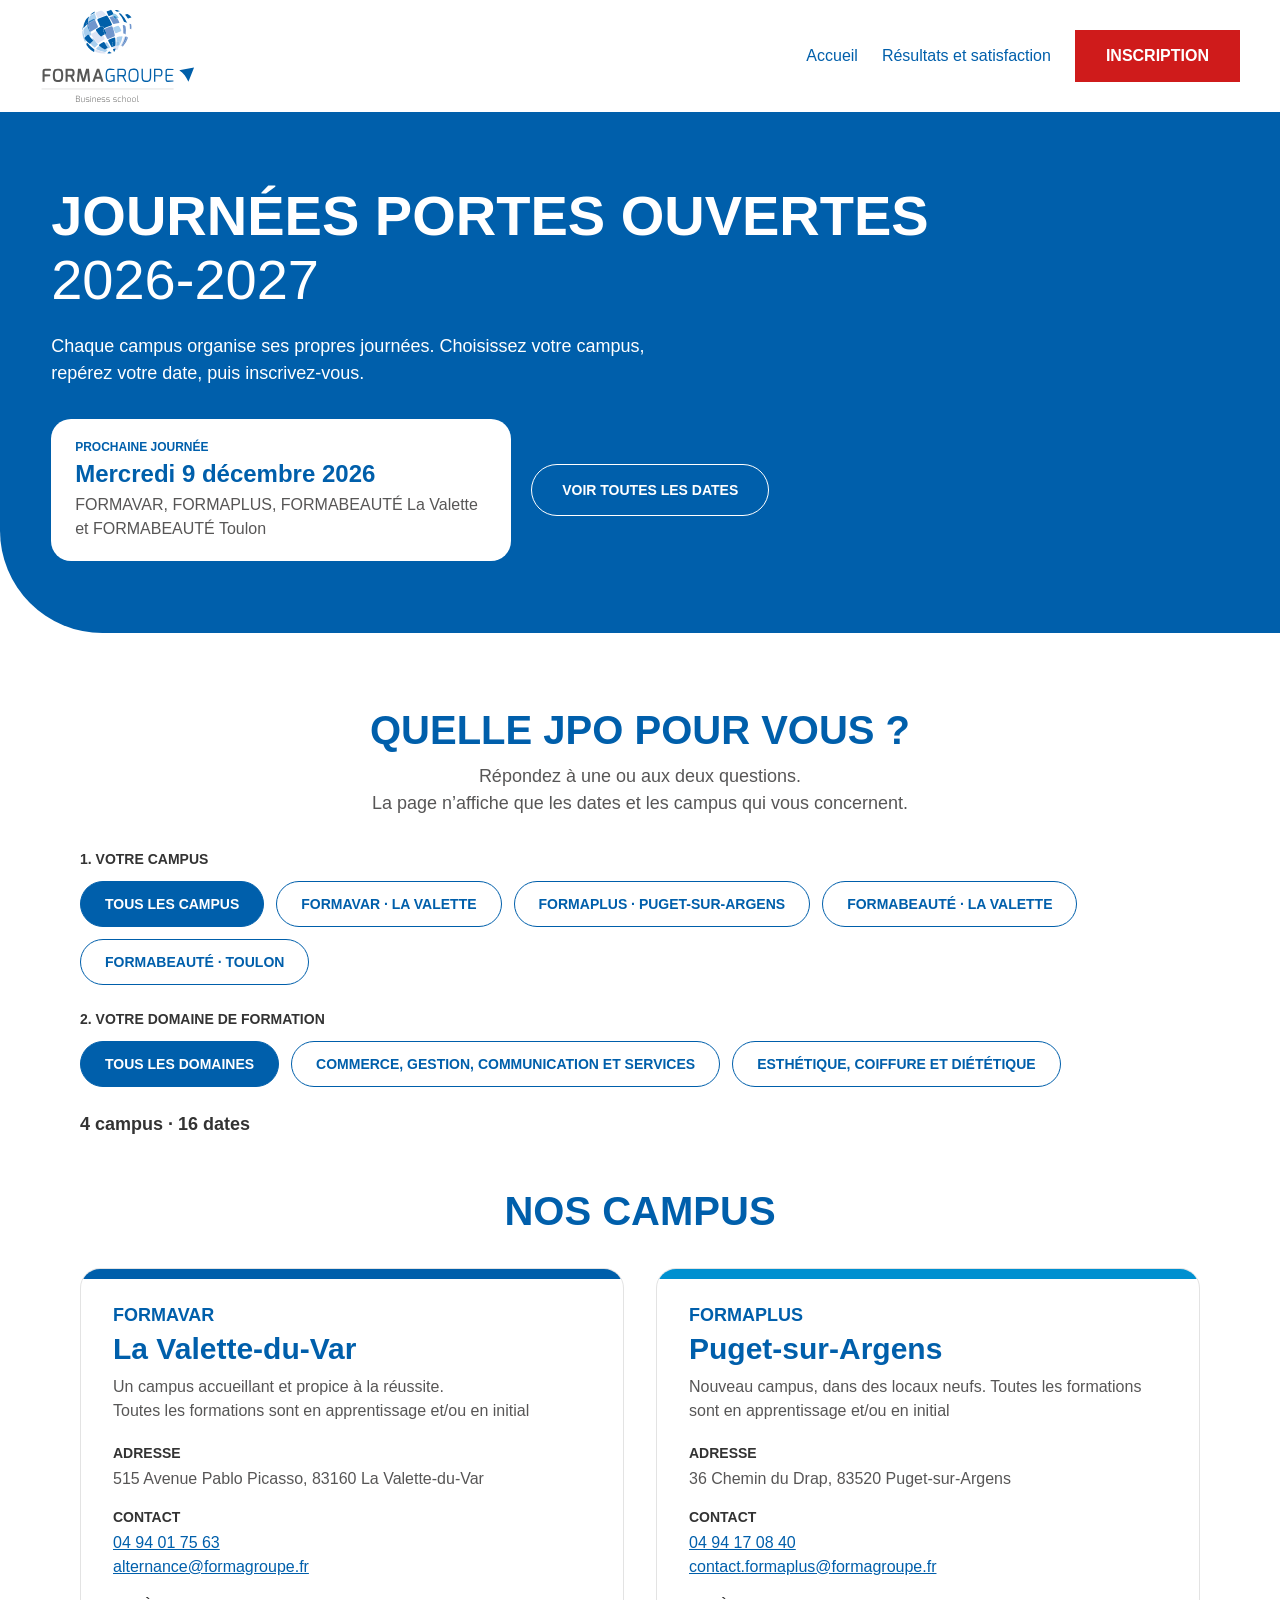
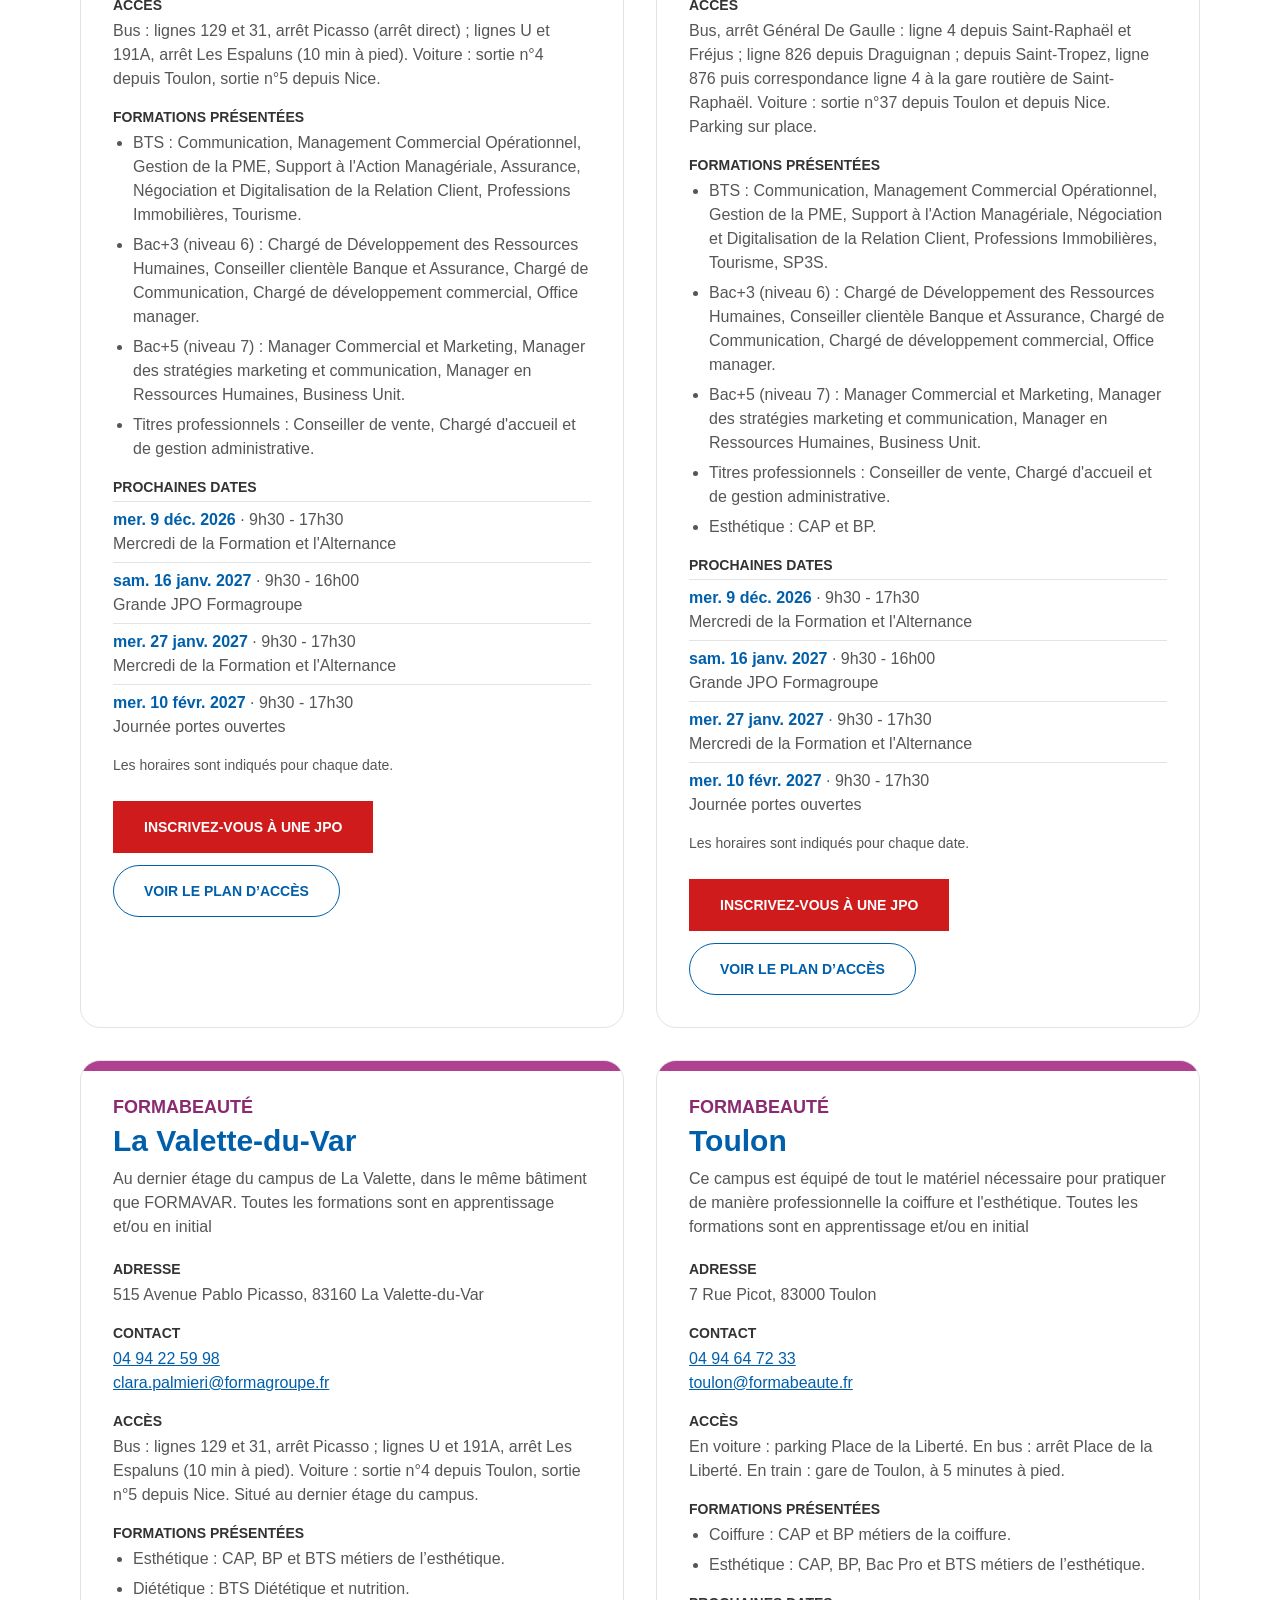
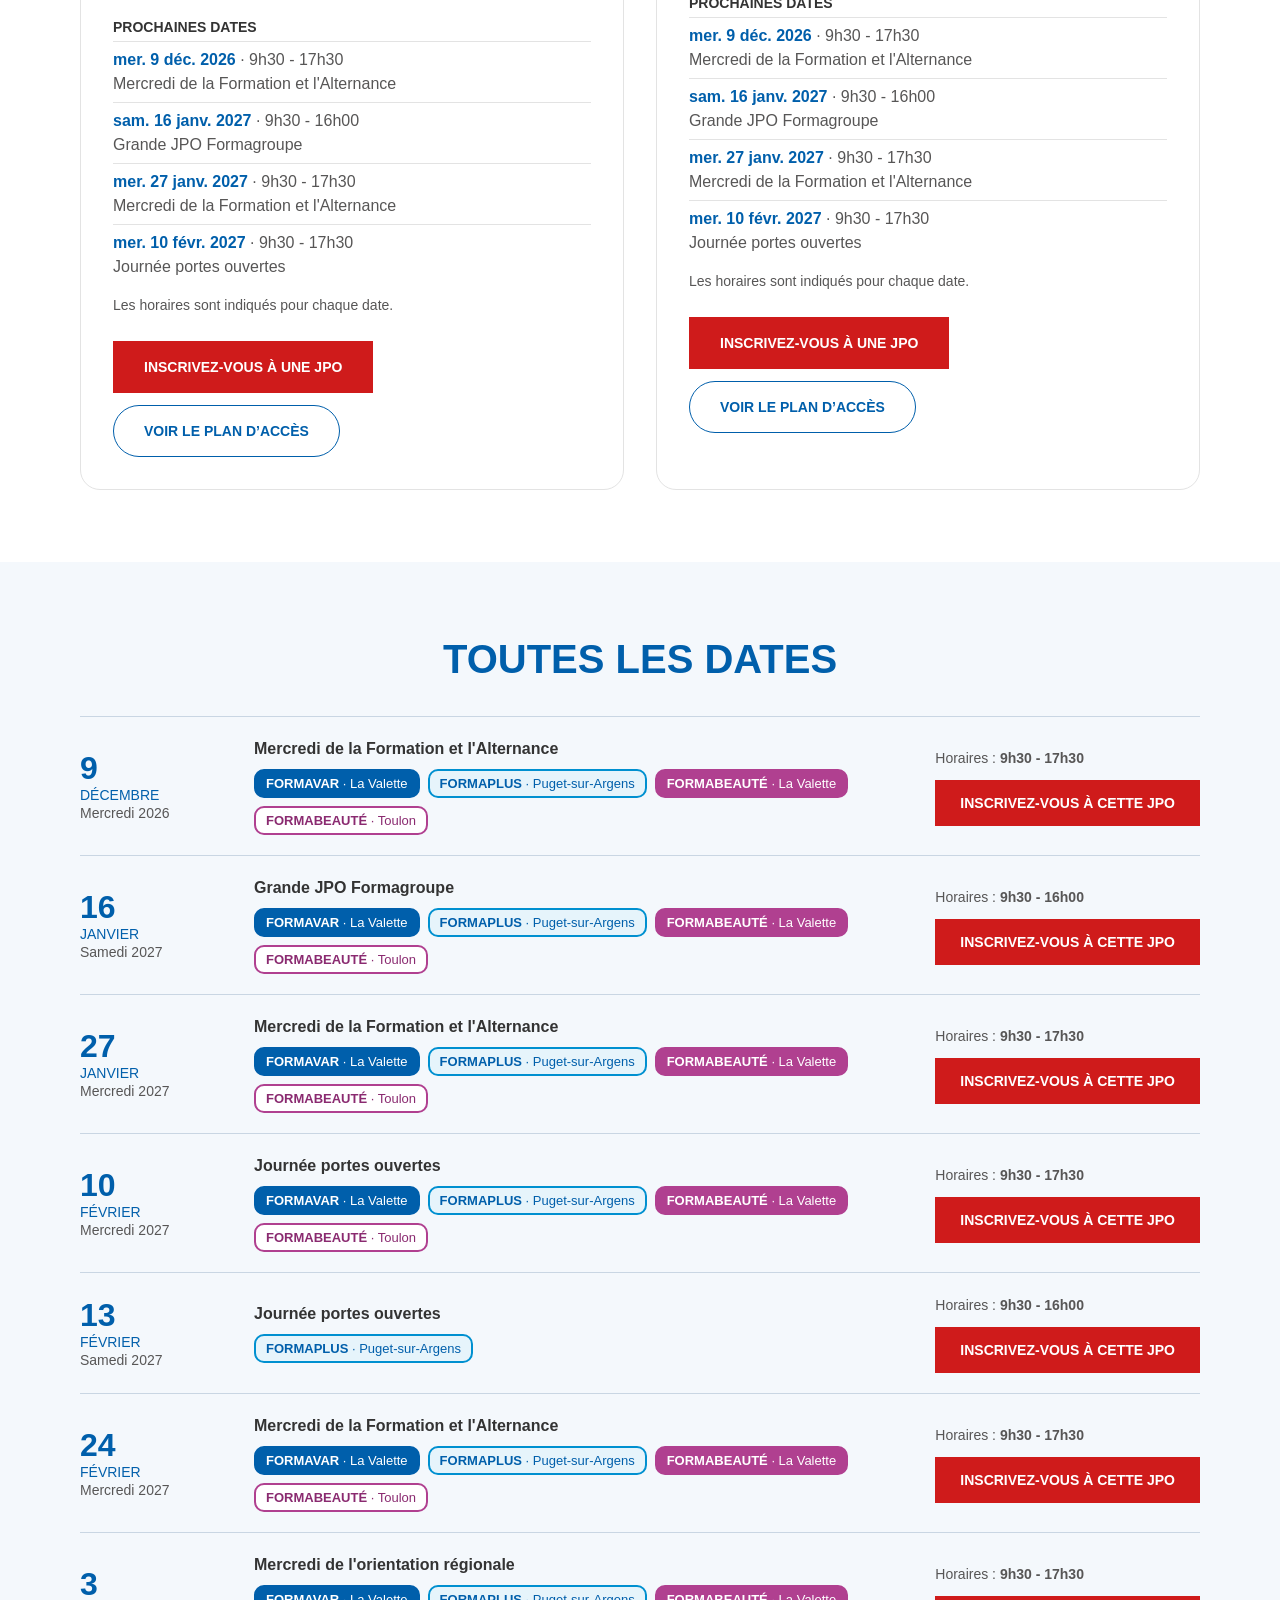
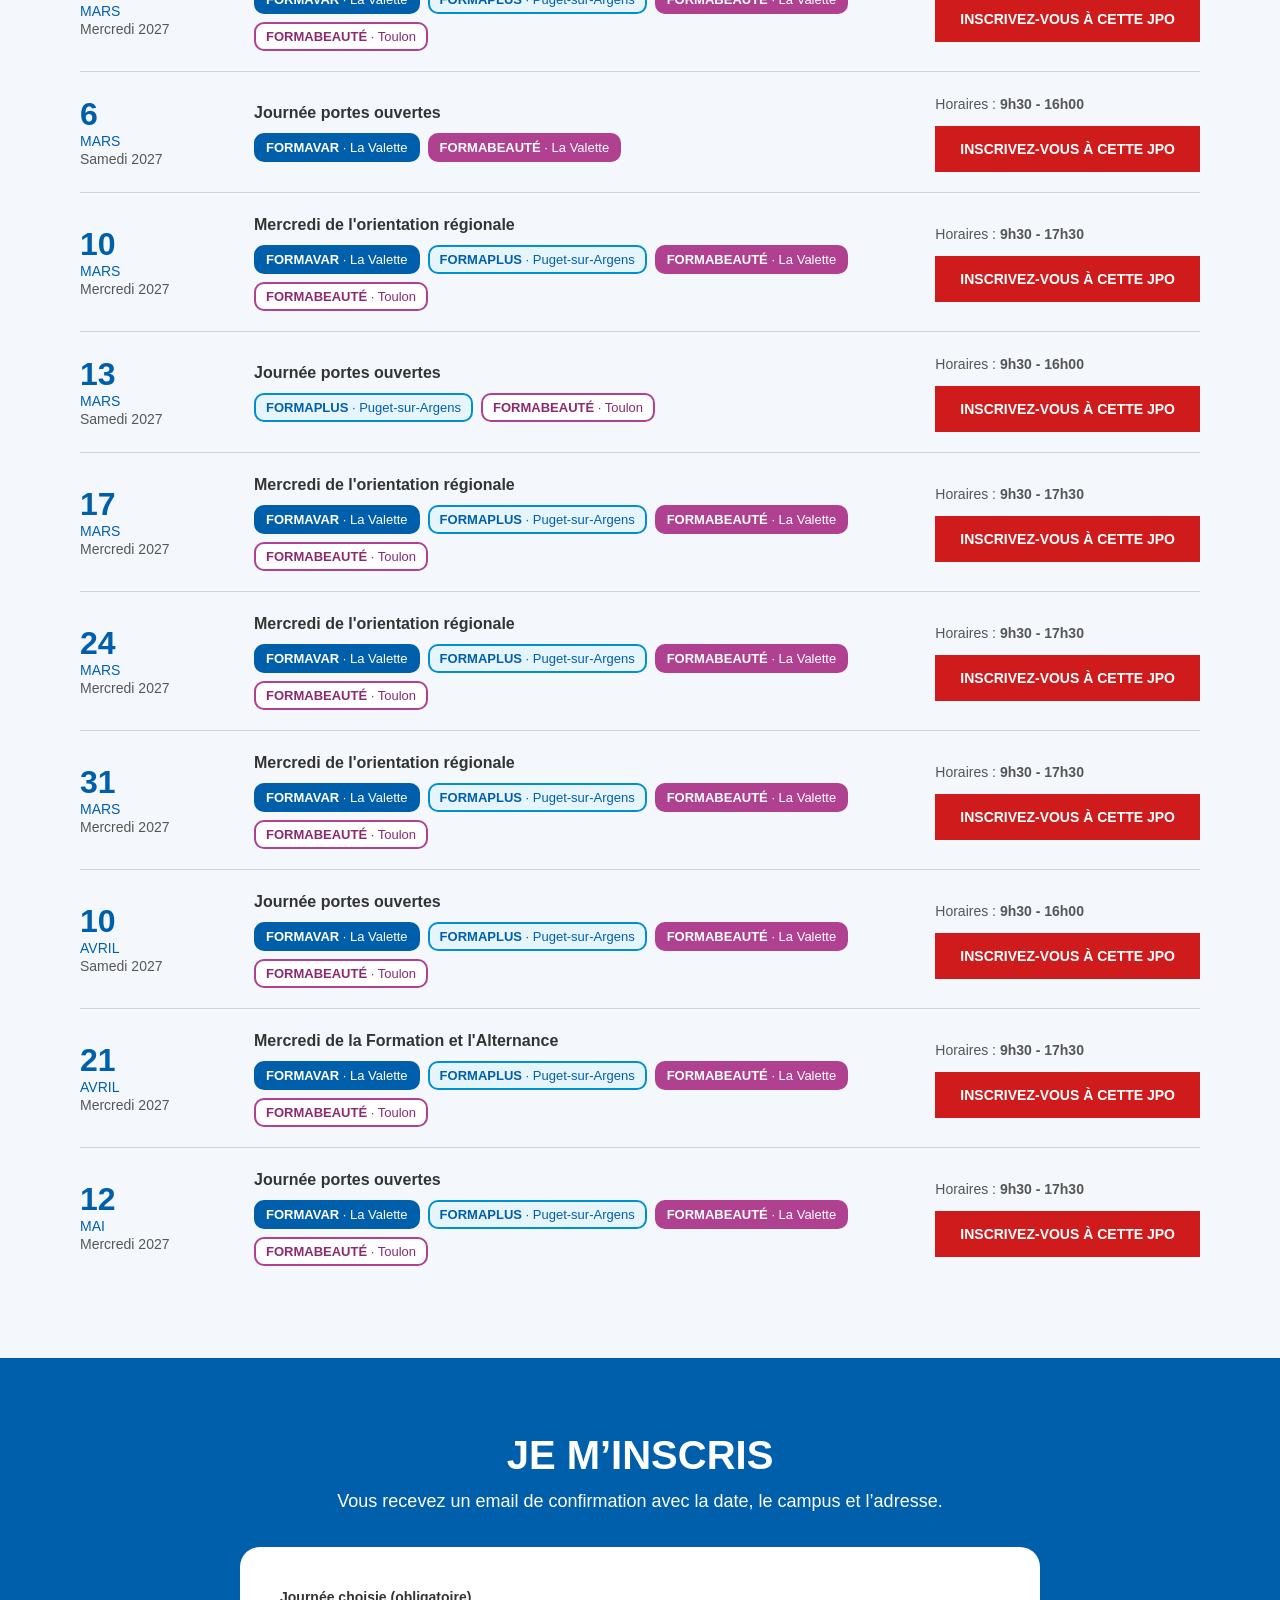
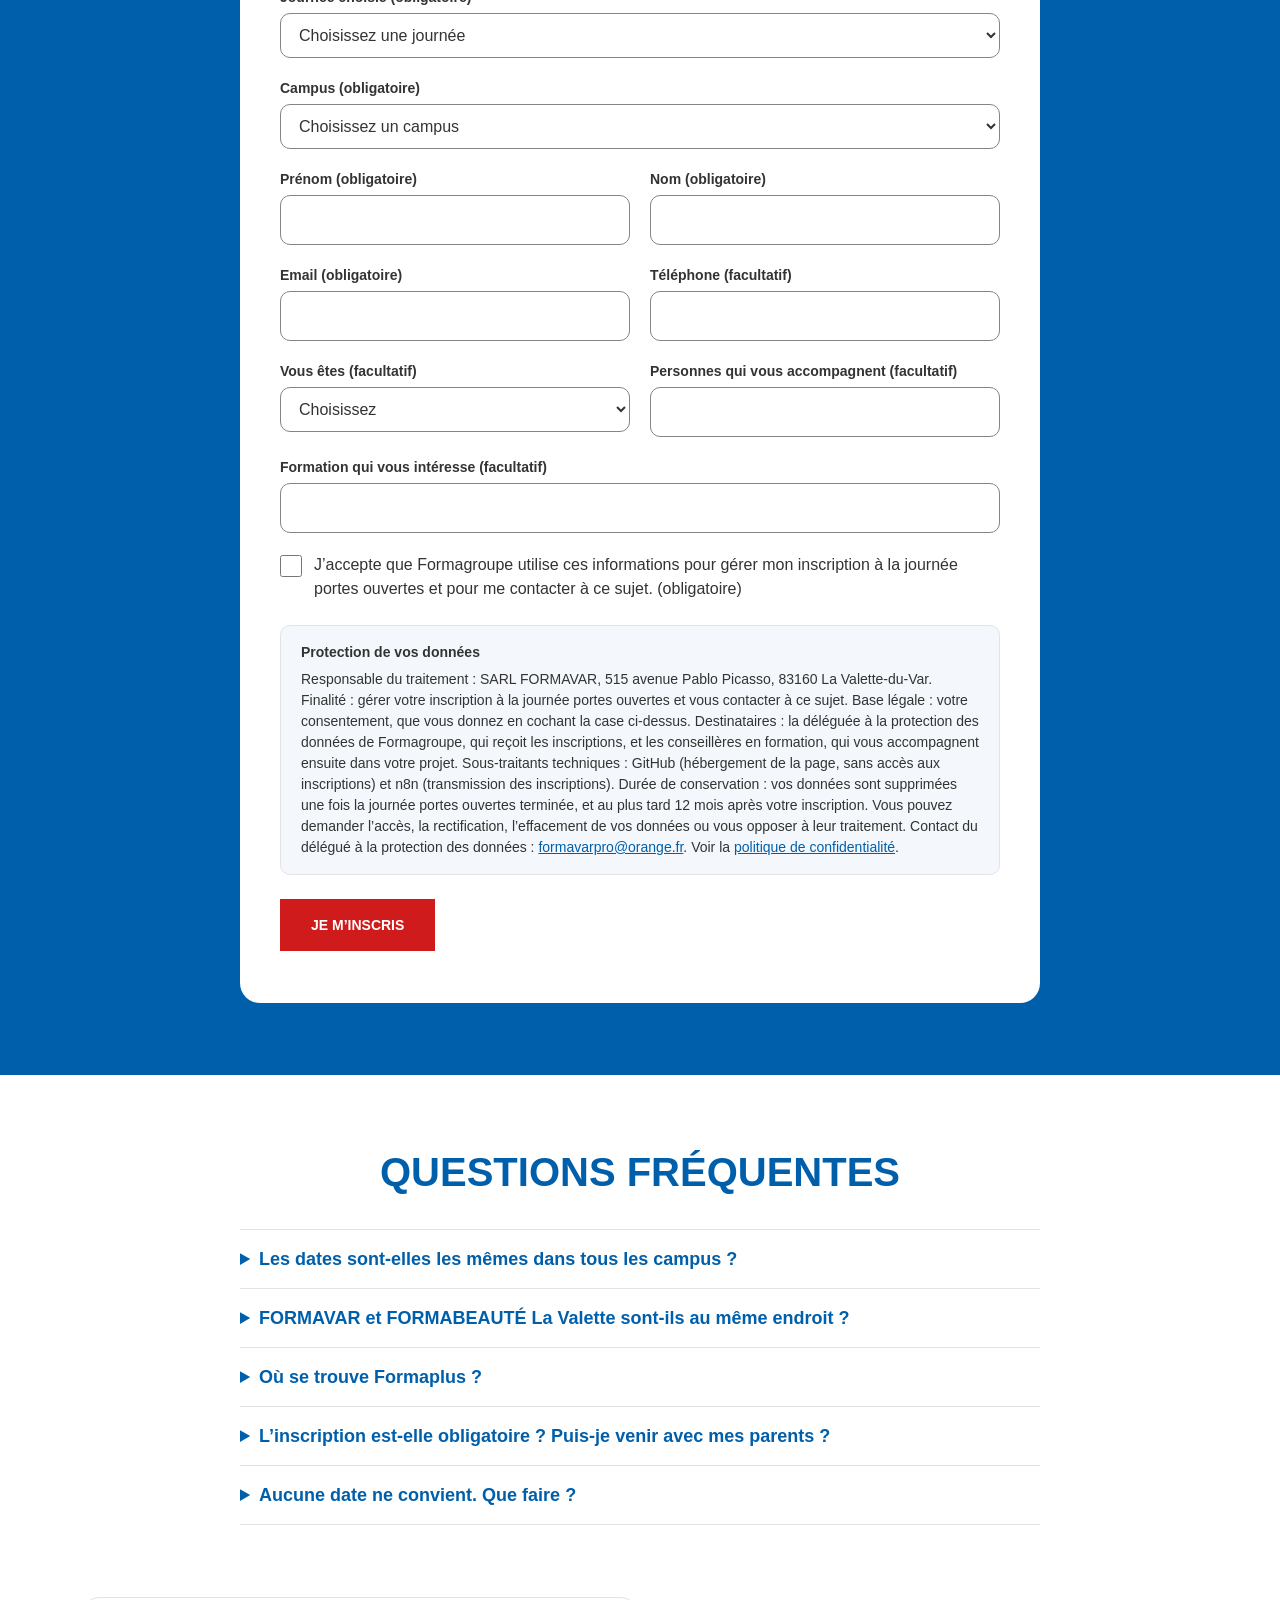
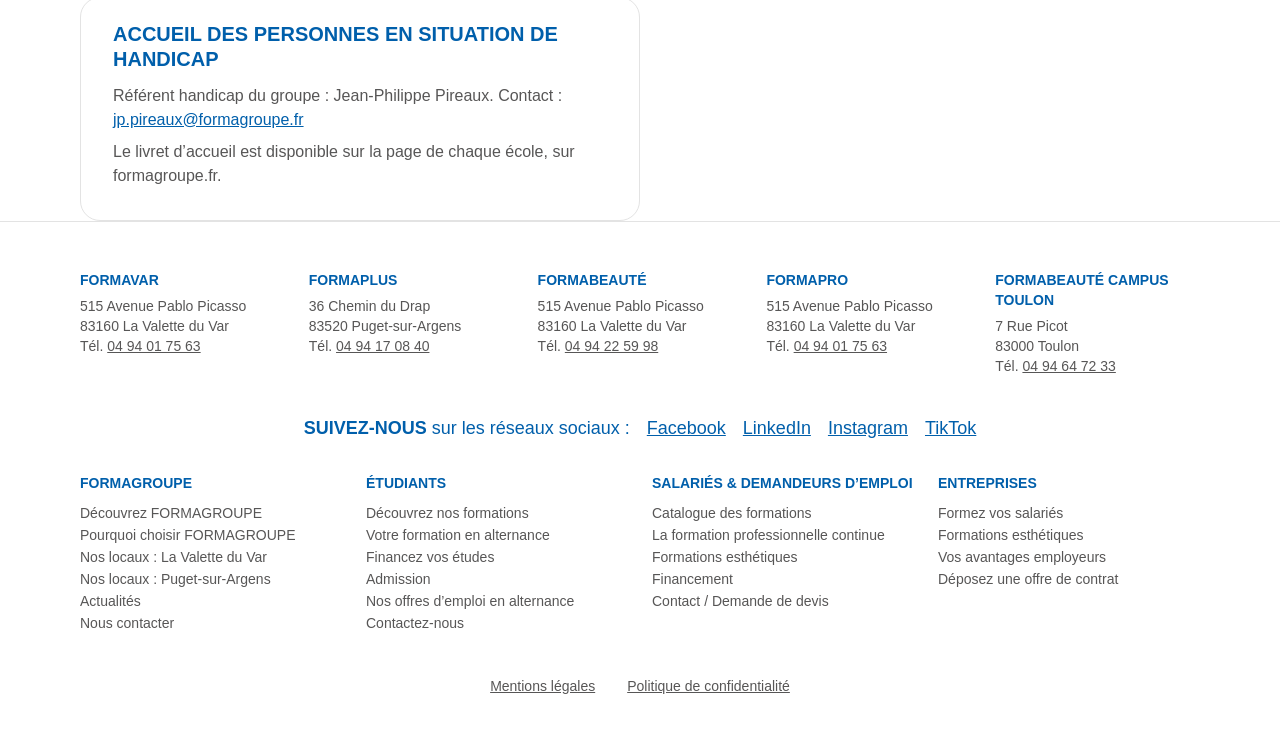
==== commit ae65d4d4: "Update registration links for various events" ====
--- a/index.html
+++ b/index.html
@@ -118,7 +118,7 @@
 </ul>
 <p class="note">Les horaires sont indiqués pour chaque date.</p>
 <div class="boutons">
-<a class="bouton-rouge" href="#inscription" data-inscription data-campus="fv">M’inscrire<span class="sr-only"> à une journée FORMAVAR La Valette</span></a>
+<a class="bouton-rouge" href="#inscription" data-inscription data-campus="fv">Inscrivez-vous à une JPO<span class="sr-only"> <span class="sr-only"> à FORMAVAR La Valette</span></a>
 <a class="bouton-contour" href="https://www.google.com/maps/search/?api=1&query=515%20Avenue%20Pablo%20Picasso%2C%2083160%20La%20Valette-du-Var" target="_blank" rel="noopener">Voir le plan d’accès<span class="sr-only"> de FORMAVAR La Valette (nouvelle fenêtre)</span></a>
 </div>
 </div>
@@ -164,7 +164,7 @@
 </ul>
 <p class="note">Les horaires sont indiqués pour chaque date.</p>
 <div class="boutons">
-<a class="bouton-rouge" href="#inscription" data-inscription data-campus="fp">M’inscrire<span class="sr-only"> à une journée FORMAPLUS Puget-sur-Argens</span></a>
+<a class="bouton-rouge" href="#inscription" data-inscription data-campus="fp">Inscrivez-vous à une JPO<span class="sr-only"> "> à FORMAPLUS Puget-sur-Argens</span></a>
 <a class="bouton-contour" href="https://www.google.com/maps/search/?api=1&query=36%20Chemin%20du%20Drap%2C%2083520%20Puget-sur-Argens" target="_blank" rel="noopener">Voir le plan d’accès<span class="sr-only"> de FORMAPLUS Puget-sur-Argens (nouvelle fenêtre)</span></a>
 </div>
 </div>
@@ -207,7 +207,7 @@
 </ul>
 <p class="note">Les horaires sont indiqués pour chaque date.</p>
 <div class="boutons">
-<a class="bouton-rouge" href="#inscription" data-inscription data-campus="fbl">M’inscrire<span class="sr-only"> à une journée FORMABEAUTÉ La Valette</span></a>
+<a class="bouton-rouge" href="#inscription" data-inscription data-campus="fbl">Inscrivez-vous à une JPO<span class="sr-only"> <span class="sr-only"> à FORMABEAUTÉ La Valette</span></a>
 <a class="bouton-contour" href="https://www.google.com/maps/search/?api=1&query=515%20Avenue%20Pablo%20Picasso%2C%2083160%20La%20Valette-du-Var" target="_blank" rel="noopener">Voir le plan d’accès<span class="sr-only"> de FORMABEAUTÉ La Valette (nouvelle fenêtre)</span></a>
 </div>
 </div>
@@ -250,7 +250,7 @@
 </ul>
 <p class="note">Les horaires sont indiqués pour chaque date.</p>
 <div class="boutons">
-<a class="bouton-rouge" href="#inscription" data-inscription data-campus="fbt">M’inscrire<span class="sr-only"> à une journée FORMABEAUTÉ Toulon</span></a>
+<a class="bouton-rouge" href="#inscription" data-inscription data-campus="fbt">Inscrivez-vous à une JPO<span class="sr-only"> <span class="sr-only"> à FORMABEAUTÉ Toulon</span></a>
 <a class="bouton-contour" href="https://www.google.com/maps/search/?api=1&query=7%20Rue%20Picot%2C%2083000%20Toulon" target="_blank" rel="noopener">Voir le plan d’accès<span class="sr-only"> de FORMABEAUTÉ Toulon (nouvelle fenêtre)</span></a>
 </div>
 </div>
@@ -276,7 +276,7 @@
 </div>
 <div class="droite">
 <p class="horaires">Horaires : <strong>9h30 - 17h30</strong></p>
-<a class="bouton-rouge petit" href="?jpo=2026-10-07#inscription" data-inscription data-jpo="2026-10-07">M’inscrire<span class="sr-only"> le Mercredi 7 octobre 2026</span></a>
+<a class="bouton-rouge petit" href="?jpo=2026-10-07#inscription" data-inscription data-jpo="2026-10-07">Inscrivez-vous à cette JPO<span class="sr-only"> <span class="sr-only"> le Mercredi 7 octobre 2026</span></a>
 </div>
 </li>
 <li class="ligne-date" data-date="2026-11-14" data-campus="fv fbl fbt">
@@ -292,7 +292,7 @@
 </div>
 <div class="droite">
 <p class="horaires">Horaires : <strong>9h30 - 16h00</strong></p>
-<a class="bouton-rouge petit" href="?jpo=2026-11-14#inscription" data-inscription data-jpo="2026-11-14">M’inscrire<span class="sr-only"> le Samedi 14 novembre 2026</span></a>
+<a class="bouton-rouge petit" href="?jpo=2026-11-14#inscription" data-inscription data-jpo="2026-11-14">Inscrivez-vous à cette JPO<span class="sr-only"> <span class="sr-only"> le Samedi 14 novembre 2026</span></a>
 </div>
 </li>
 <li class="ligne-date" data-date="2026-11-28" data-campus="fp">
@@ -308,7 +308,7 @@
 </div>
 <div class="droite">
 <p class="horaires">Horaires : <strong>9h30 - 16h00</strong></p>
-<a class="bouton-rouge petit" href="?jpo=2026-11-28#inscription" data-inscription data-jpo="2026-11-28">M’inscrire<span class="sr-only"> le Samedi 28 novembre 2026</span></a>
+<a class="bouton-rouge petit" href="?jpo=2026-11-28#inscription" data-inscription data-jpo="2026-11-28">Inscrivez-vous à cette JPO<span class="sr-only"> <span class="sr-only"> le Samedi 28 novembre 2026</span></a>
 </div>
 </li>
 <li class="ligne-date" data-date="2026-12-09" data-campus="fv fp fbl fbt">
@@ -324,7 +324,7 @@
 </div>
 <div class="droite">
 <p class="horaires">Horaires : <strong>9h30 - 17h30</strong></p>
-<a class="bouton-rouge petit" href="?jpo=2026-12-09#inscription" data-inscription data-jpo="2026-12-09">M’inscrire<span class="sr-only"> le Mercredi 9 décembre 2026</span></a>
+<a class="bouton-rouge petit" href="?jpo=2026-12-09#inscription" data-inscription data-jpo="2026-12-09">Inscrivez-vous à cette JPO<span class="sr-only"> <span class="sr-only"> le Mercredi 9 décembre 2026</span></a>
 </div>
 </li>
 <li class="ligne-date" data-date="2027-01-16" data-campus="fv fp fbl fbt">
@@ -340,7 +340,7 @@
 </div>
 <div class="droite">
 <p class="horaires">Horaires : <strong>9h30 - 16h00</strong></p>
-<a class="bouton-rouge petit" href="?jpo=2027-01-16#inscription" data-inscription data-jpo="2027-01-16">M’inscrire<span class="sr-only"> le Samedi 16 janvier 2027</span></a>
+<a class="bouton-rouge petit" href="?jpo=2027-01-16#inscription" data-inscription data-jpo="2027-01-16">Inscrivez-vous à cette JPO<span class="sr-only"> <span class="sr-only"> le Samedi 16 janvier 2027</span></a>
 </div>
 </li>
 <li class="ligne-date" data-date="2027-01-27" data-campus="fv fp fbl fbt">
@@ -356,7 +356,7 @@
 </div>
 <div class="droite">
 <p class="horaires">Horaires : <strong>9h30 - 17h30</strong></p>
-<a class="bouton-rouge petit" href="?jpo=2027-01-27#inscription" data-inscription data-jpo="2027-01-27">M’inscrire<span class="sr-only"> le Mercredi 27 janvier 2027</span></a>
+<a class="bouton-rouge petit" href="?jpo=2027-01-27#inscription" data-inscription data-jpo="2027-01-27">Inscrivez-vous à cette JPO<span class="sr-only"> <span class="sr-only"> le Mercredi 27 janvier 2027</span></a>
 </div>
 </li>
 <li class="ligne-date" data-date="2027-02-10" data-campus="fv fp fbl fbt">
@@ -372,7 +372,7 @@
 </div>
 <div class="droite">
 <p class="horaires">Horaires : <strong>9h30 - 17h30</strong></p>
-<a class="bouton-rouge petit" href="?jpo=2027-02-10#inscription" data-inscription data-jpo="2027-02-10">M’inscrire<span class="sr-only"> le Mercredi 10 février 2027</span></a>
+<a class="bouton-rouge petit" href="?jpo=2027-02-10#inscription" data-inscription data-jpo="2027-02-10">Inscrivez-vous à cette JPO<span class="sr-only"> <span class="sr-only"> le Mercredi 10 février 2027</span></a>
 </div>
 </li>
 <li class="ligne-date" data-date="2027-02-13" data-campus="fp">
@@ -388,7 +388,7 @@
 </div>
 <div class="droite">
 <p class="horaires">Horaires : <strong>9h30 - 16h00</strong></p>
-<a class="bouton-rouge petit" href="?jpo=2027-02-13#inscription" data-inscription data-jpo="2027-02-13">M’inscrire<span class="sr-only"> le Samedi 13 février 2027</span></a>
+<a class="bouton-rouge petit" href="?jpo=2027-02-13#inscription" data-inscription data-jpo="2027-02-13">Inscrivez-vous à cette JPO<span class="sr-only"> <span class="sr-only"> le Samedi 13 février 2027</span></a>
 </div>
 </li>
 <li class="ligne-date" data-date="2027-02-24" data-campus="fv fp fbl fbt">
@@ -404,7 +404,7 @@
 </div>
 <div class="droite">
 <p class="horaires">Horaires : <strong>9h30 - 17h30</strong></p>
-<a class="bouton-rouge petit" href="?jpo=2027-02-24#inscription" data-inscription data-jpo="2027-02-24">M’inscrire<span class="sr-only"> le Mercredi 24 février 2027</span></a>
+<a class="bouton-rouge petit" href="?jpo=2027-02-24#inscription" data-inscription data-jpo="2027-02-24">Inscrivez-vous à cette JPO<span class="sr-only"> <span class="sr-only"> le Mercredi 24 février 2027</span></a>
 </div>
 </li>
 <li class="ligne-date" data-date="2027-03-03" data-campus="fv fp fbl fbt">
@@ -420,7 +420,7 @@
 </div>
 <div class="droite">
 <p class="horaires">Horaires : <strong>9h30 - 17h30</strong></p>
-<a class="bouton-rouge petit" href="?jpo=2027-03-03#inscription" data-inscription data-jpo="2027-03-03">M’inscrire<span class="sr-only"> le Mercredi 3 mars 2027</span></a>
+<a class="bouton-rouge petit" href="?jpo=2027-03-03#inscription" data-inscription data-jpo="2027-03-03">Inscrivez-vous à cette JPO<span class="sr-only"> <span class="sr-only"> le Mercredi 3 mars 2027</span></a>
 </div>
 </li>
 <li class="ligne-date" data-date="2027-03-06" data-campus="fv fbl">
@@ -436,7 +436,7 @@
 </div>
 <div class="droite">
 <p class="horaires">Horaires : <strong>9h30 - 16h00</strong></p>
-<a class="bouton-rouge petit" href="?jpo=2027-03-06#inscription" data-inscription data-jpo="2027-03-06">M’inscrire<span class="sr-only"> le Samedi 6 mars 2027</span></a>
+<a class="bouton-rouge petit" href="?jpo=2027-03-06#inscription" data-inscription data-jpo="2027-03-06">Inscrivez-vous à cette JPO<span class="sr-only"> <span class="sr-only"> le Samedi 6 mars 2027</span></a>
 </div>
 </li>
 <li class="ligne-date" data-date="2027-03-10" data-campus="fv fp fbl fbt">
@@ -452,7 +452,7 @@
 </div>
 <div class="droite">
 <p class="horaires">Horaires : <strong>9h30 - 17h30</strong></p>
-<a class="bouton-rouge petit" href="?jpo=2027-03-10#inscription" data-inscription data-jpo="2027-03-10">M’inscrire<span class="sr-only"> le Mercredi 10 mars 2027</span></a>
+<a class="bouton-rouge petit" href="?jpo=2027-03-10#inscription" data-inscription data-jpo="2027-03-10">Inscrivez-vous à cette JPO<span class="sr-only"> <span class="sr-only"> le Mercredi 10 mars 2027</span></a>
 </div>
 </li>
 <li class="ligne-date" data-date="2027-03-13" data-campus="fp fbt">
@@ -468,7 +468,7 @@
 </div>
 <div class="droite">
 <p class="horaires">Horaires : <strong>9h30 - 16h00</strong></p>
-<a class="bouton-rouge petit" href="?jpo=2027-03-13#inscription" data-inscription data-jpo="2027-03-13">M’inscrire<span class="sr-only"> le Samedi 13 mars 2027</span></a>
+<a class="bouton-rouge petit" href="?jpo=2027-03-13#inscription" data-inscription data-jpo="2027-03-13">Inscrivez-vous à cette JPO<span class="sr-only"> <span class="sr-only"> le Samedi 13 mars 2027</span></a>
 </div>
 </li>
 <li class="ligne-date" data-date="2027-03-17" data-campus="fv fp fbl fbt">
@@ -484,7 +484,7 @@
 </div>
 <div class="droite">
 <p class="horaires">Horaires : <strong>9h30 - 17h30</strong></p>
-<a class="bouton-rouge petit" href="?jpo=2027-03-17#inscription" data-inscription data-jpo="2027-03-17">M’inscrire<span class="sr-only"> le Mercredi 17 mars 2027</span></a>
+<a class="bouton-rouge petit" href="?jpo=2027-03-17#inscription" data-inscription data-jpo="2027-03-17">Inscrivez-vous à cette JPO<span class="sr-only"> span class="sr-only"> le Mercredi 17 mars 2027</span></a>
 </div>
 </li>
 <li class="ligne-date" data-date="2027-03-24" data-campus="fv fp fbl fbt">
@@ -500,7 +500,7 @@
 </div>
 <div class="droite">
 <p class="horaires">Horaires : <strong>9h30 - 17h30</strong></p>
-<a class="bouton-rouge petit" href="?jpo=2027-03-24#inscription" data-inscription data-jpo="2027-03-24">M’inscrire<span class="sr-only"> le Mercredi 24 mars 2027</span></a>
+<a class="bouton-rouge petit" href="?jpo=2027-03-24#inscription" data-inscription data-jpo="2027-03-24">Inscrivez-vous à cette JPO<span class="sr-only"> span class="sr-only"> le Mercredi 24 mars 2027</span></a>
 </div>
 </li>
 <li class="ligne-date" data-date="2027-03-31" data-campus="fv fp fbl fbt">
@@ -516,7 +516,7 @@
 </div>
 <div class="droite">
 <p class="horaires">Horaires : <strong>9h30 - 17h30</strong></p>
-<a class="bouton-rouge petit" href="?jpo=2027-03-31#inscription" data-inscription data-jpo="2027-03-31">M’inscrire<span class="sr-only"> le Mercredi 31 mars 2027</span></a>
+<a class="bouton-rouge petit" href="?jpo=2027-03-31#inscription" data-inscription data-jpo="2027-03-31">Inscrivez-vous à cette JPO<span class="sr-only"> <span class="sr-only"> le Mercredi 31 mars 2027</span></a>
 </div>
 </li>
 <li class="ligne-date" data-date="2027-04-10" data-campus="fv fp fbl fbt">
@@ -532,7 +532,7 @@
 </div>
 <div class="droite">
 <p class="horaires">Horaires : <strong>9h30 - 16h00</strong></p>
-<a class="bouton-rouge petit" href="?jpo=2027-04-10#inscription" data-inscription data-jpo="2027-04-10">M’inscrire<span class="sr-only"> le Samedi 10 avril 2027</span></a>
+<a class="bouton-rouge petit" href="?jpo=2027-04-10#inscription" data-inscription data-jpo="2027-04-10">Inscrivez-vous à cette JPO<span class="sr-only"> <span class="sr-only"> le Samedi 10 avril 2027</span></a>
 </div>
 </li>
 <li class="ligne-date" data-date="2027-04-21" data-campus="fv fp fbl fbt">
@@ -548,7 +548,7 @@
 </div>
 <div class="droite">
 <p class="horaires">Horaires : <strong>9h30 - 17h30</strong></p>
-<a class="bouton-rouge petit" href="?jpo=2027-04-21#inscription" data-inscription data-jpo="2027-04-21">M’inscrire<span class="sr-only"> le Mercredi 21 avril 2027</span></a>
+<a class="bouton-rouge petit" href="?jpo=2027-04-21#inscription" data-inscription data-jpo="2027-04-21">Inscrivez-vous à cette JPO<span class="sr-only"> <span class="sr-only"> le Mercredi 21 avril 2027</span></a>
 </div>
 </li>
 <li class="ligne-date" data-date="2027-05-12" data-campus="fv fp fbl fbt">
@@ -564,7 +564,7 @@
 </div>
 <div class="droite">
 <p class="horaires">Horaires : <strong>9h30 - 17h30</strong></p>
-<a class="bouton-rouge petit" href="?jpo=2027-05-12#inscription" data-inscription data-jpo="2027-05-12">M’inscrire<span class="sr-only"> le Mercredi 12 mai 2027</span></a>
+<a class="bouton-rouge petit" href="?jpo=2027-05-12#inscription" data-inscription data-jpo="2027-05-12">Inscrivez-vous à cette JPO<span class="sr-only"> <span class="sr-only"> le Mercredi 12 mai 2027</span></a>
 </div>
 </li>
 </ol>
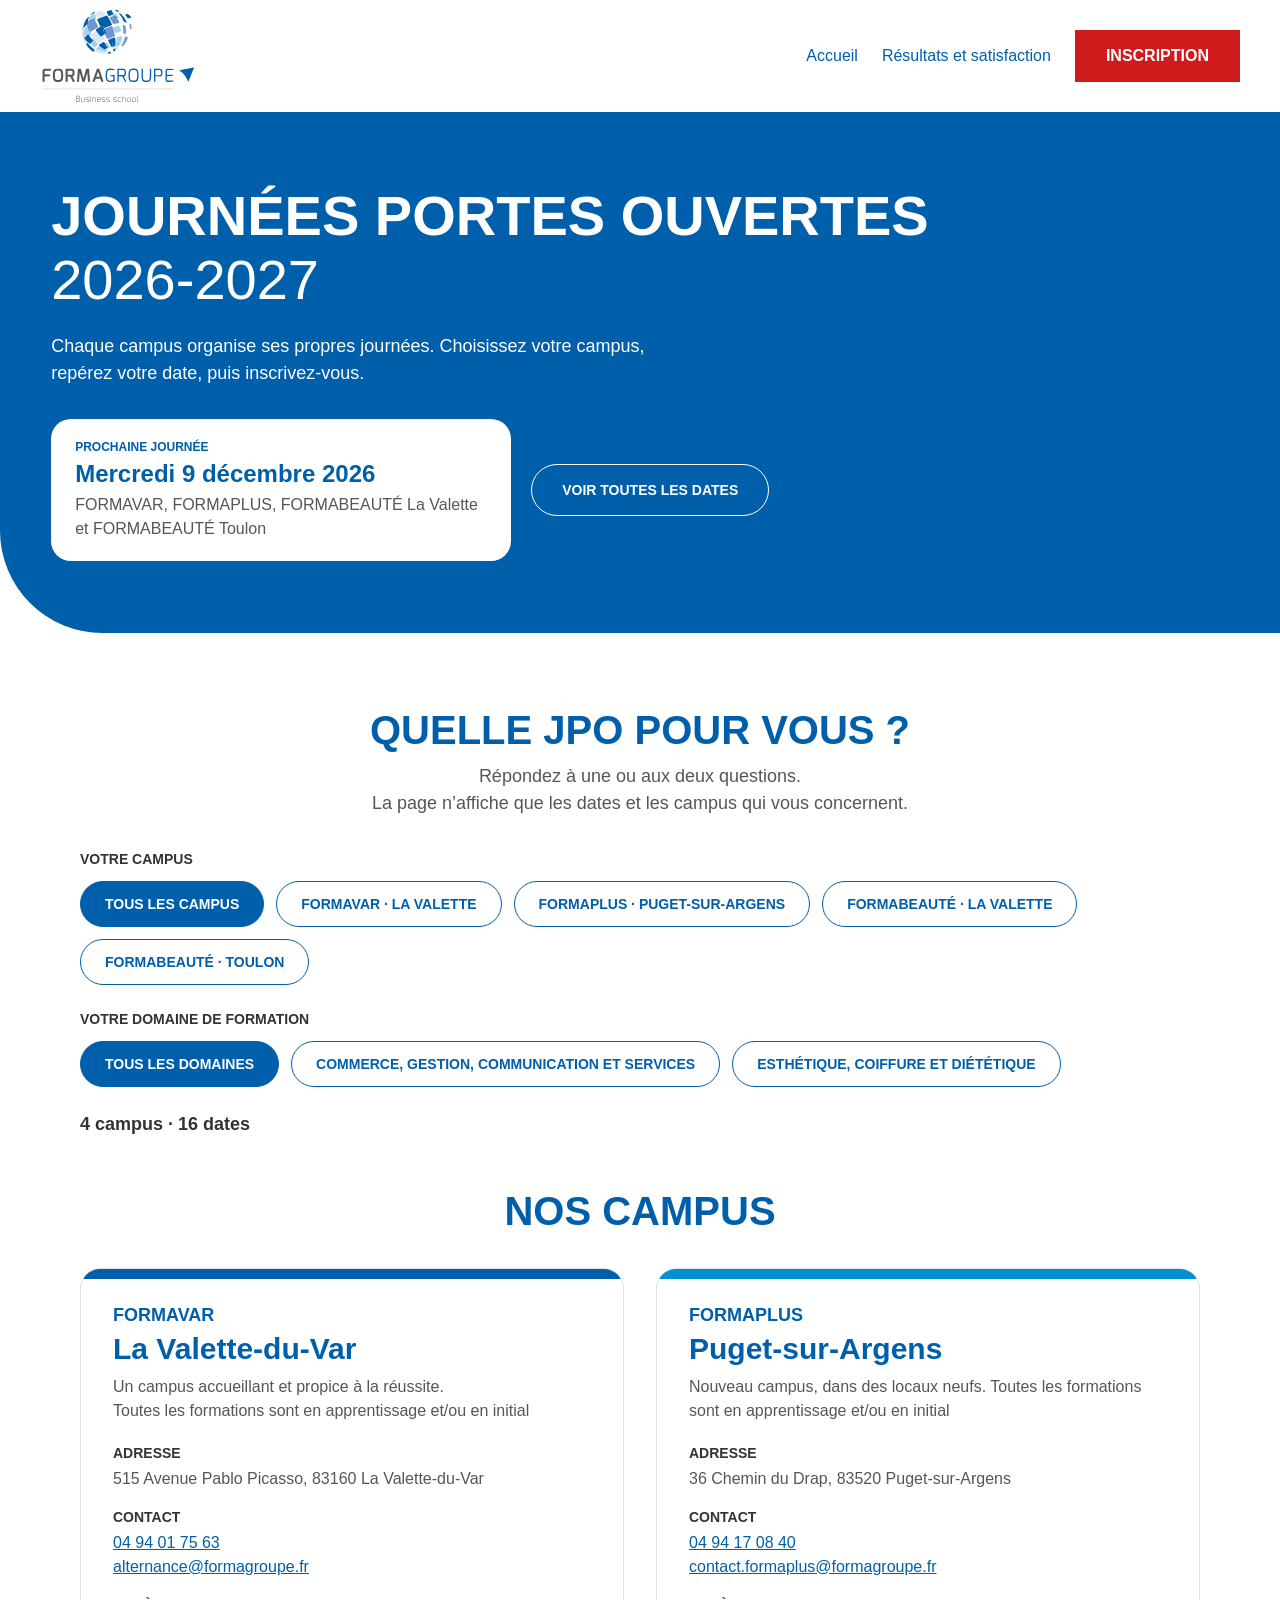
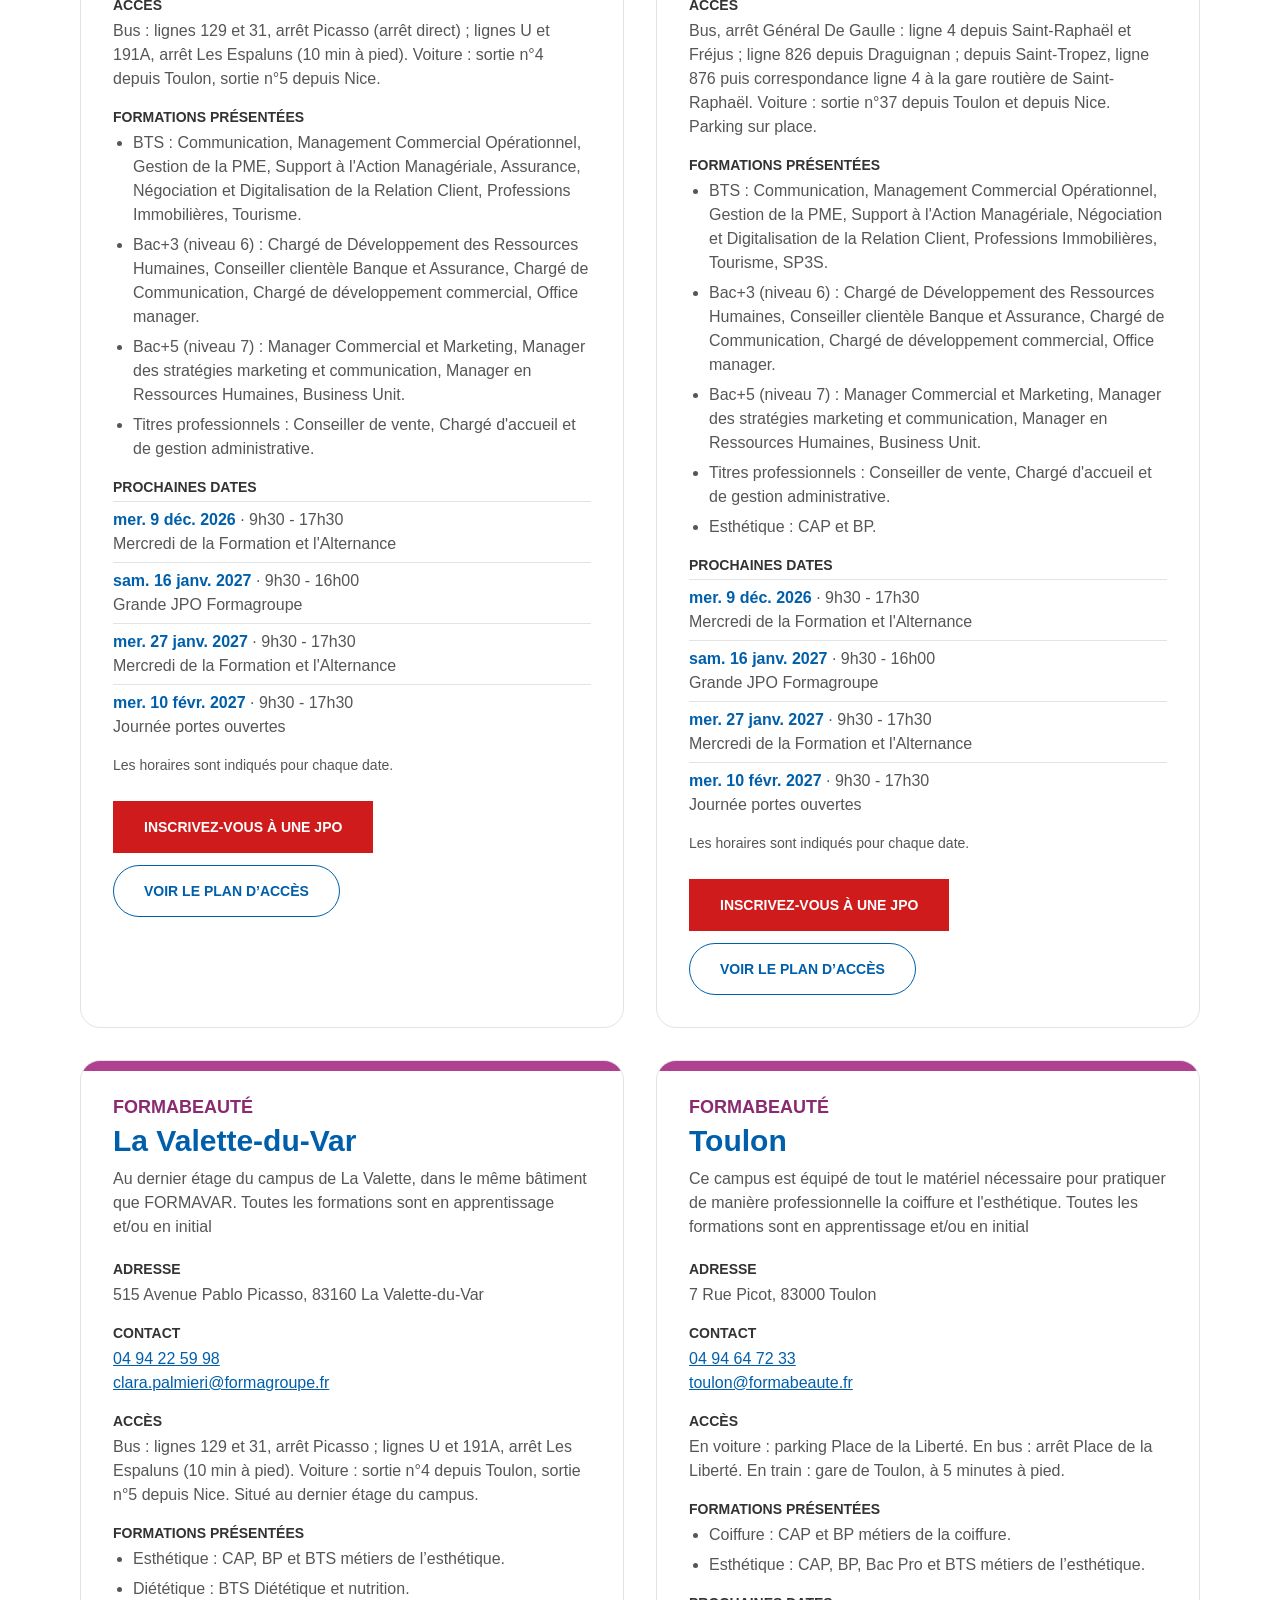
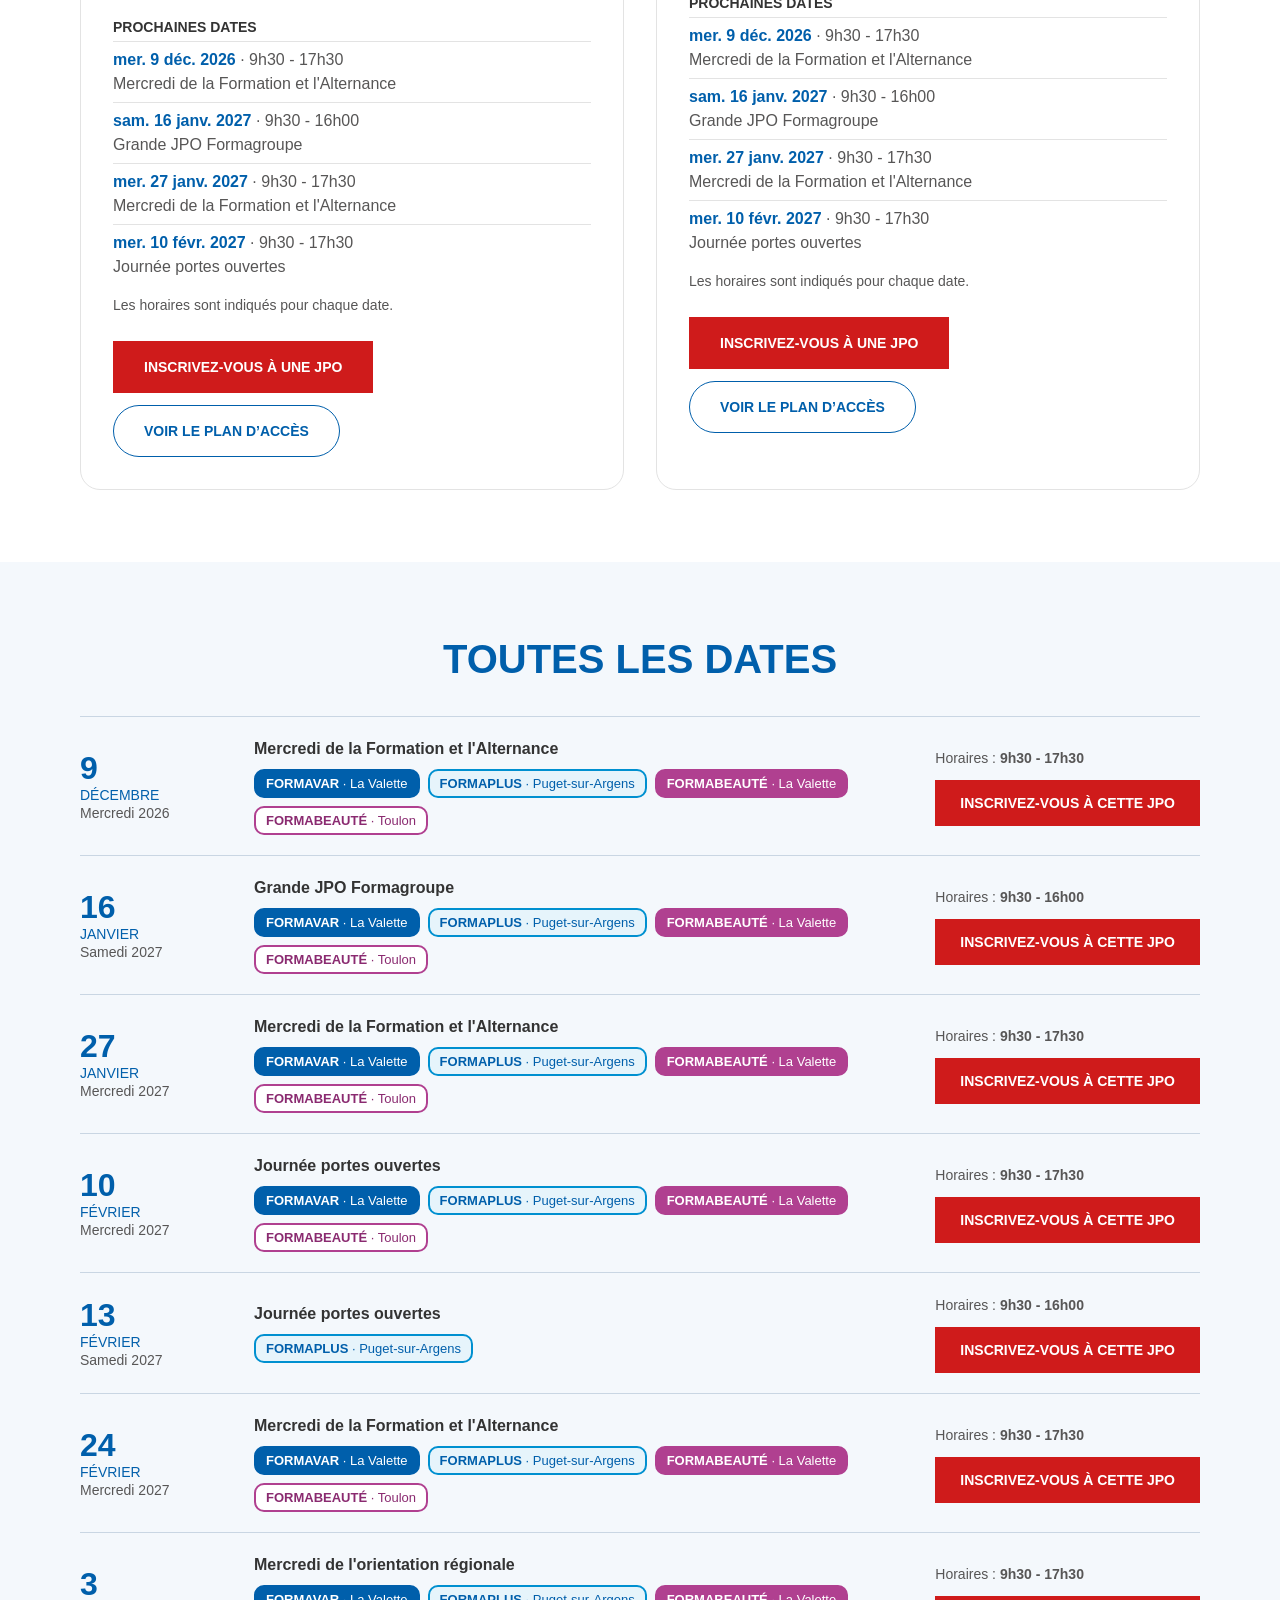
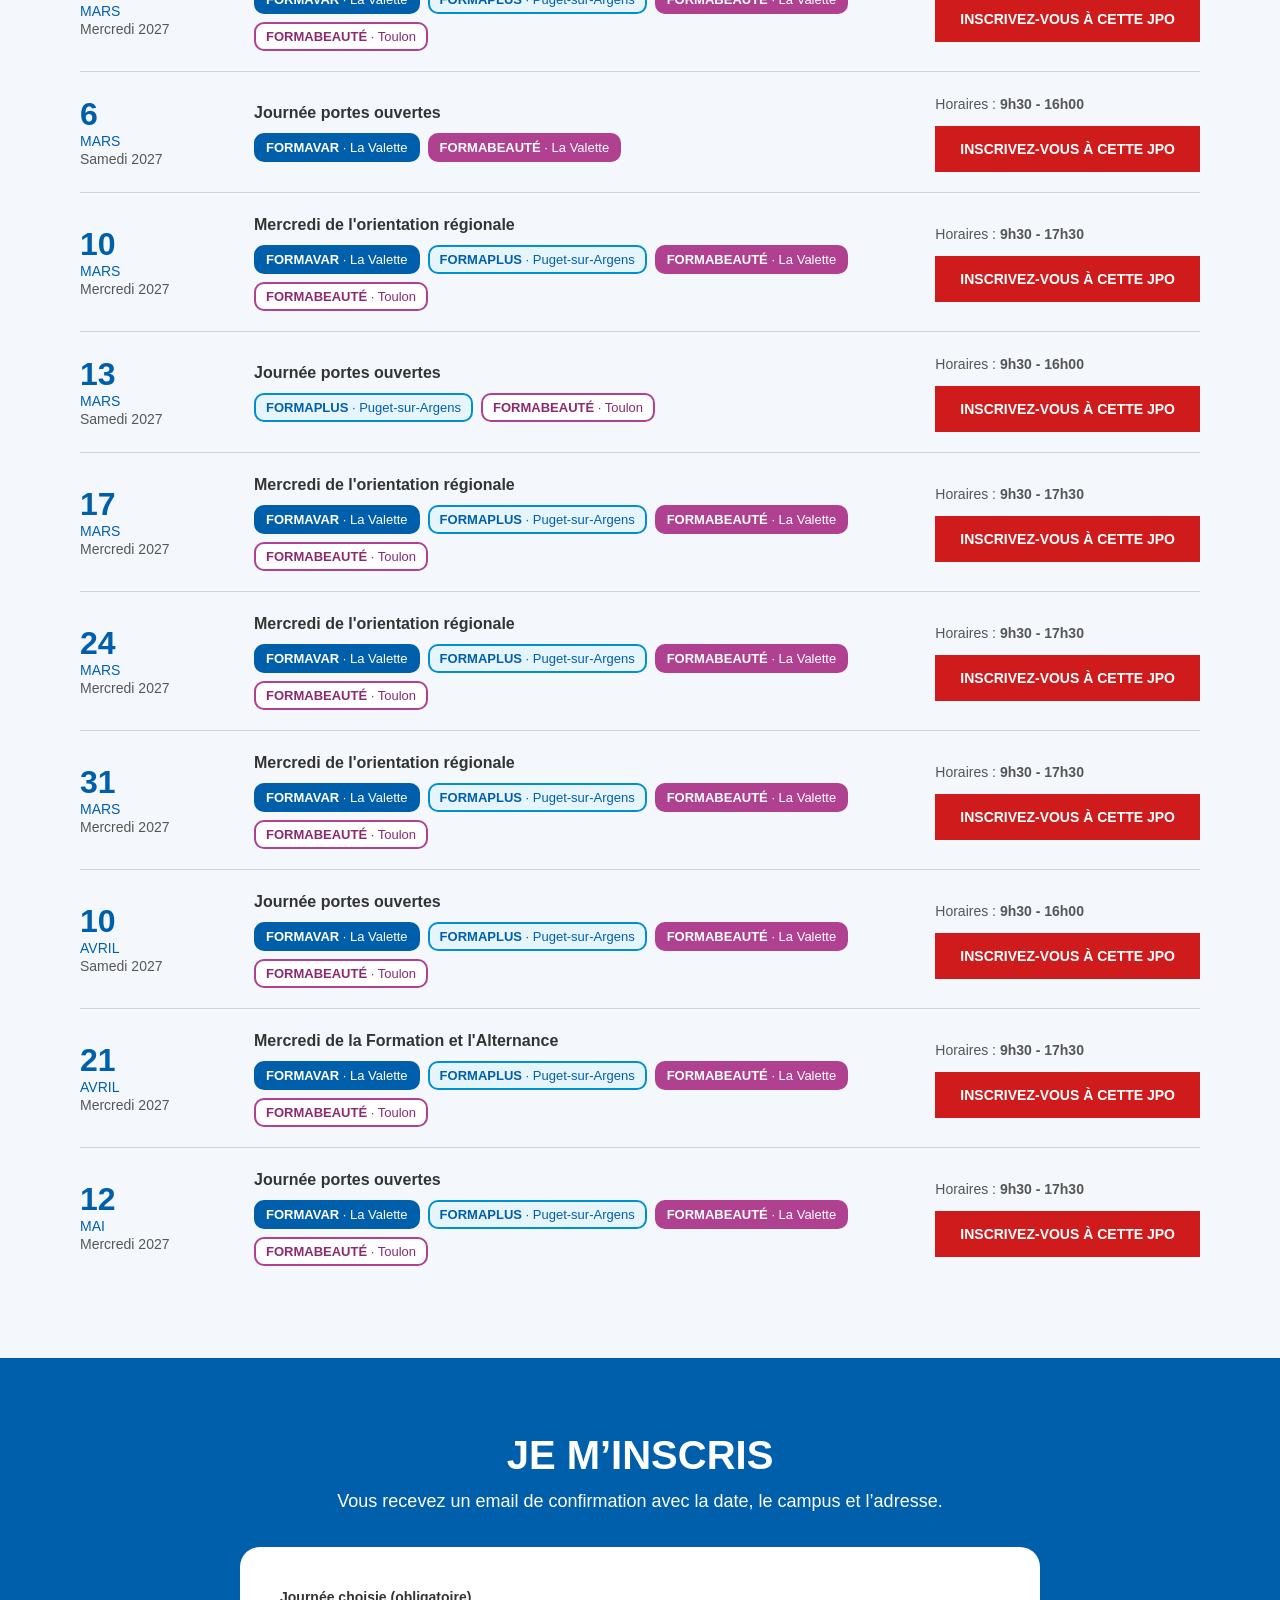
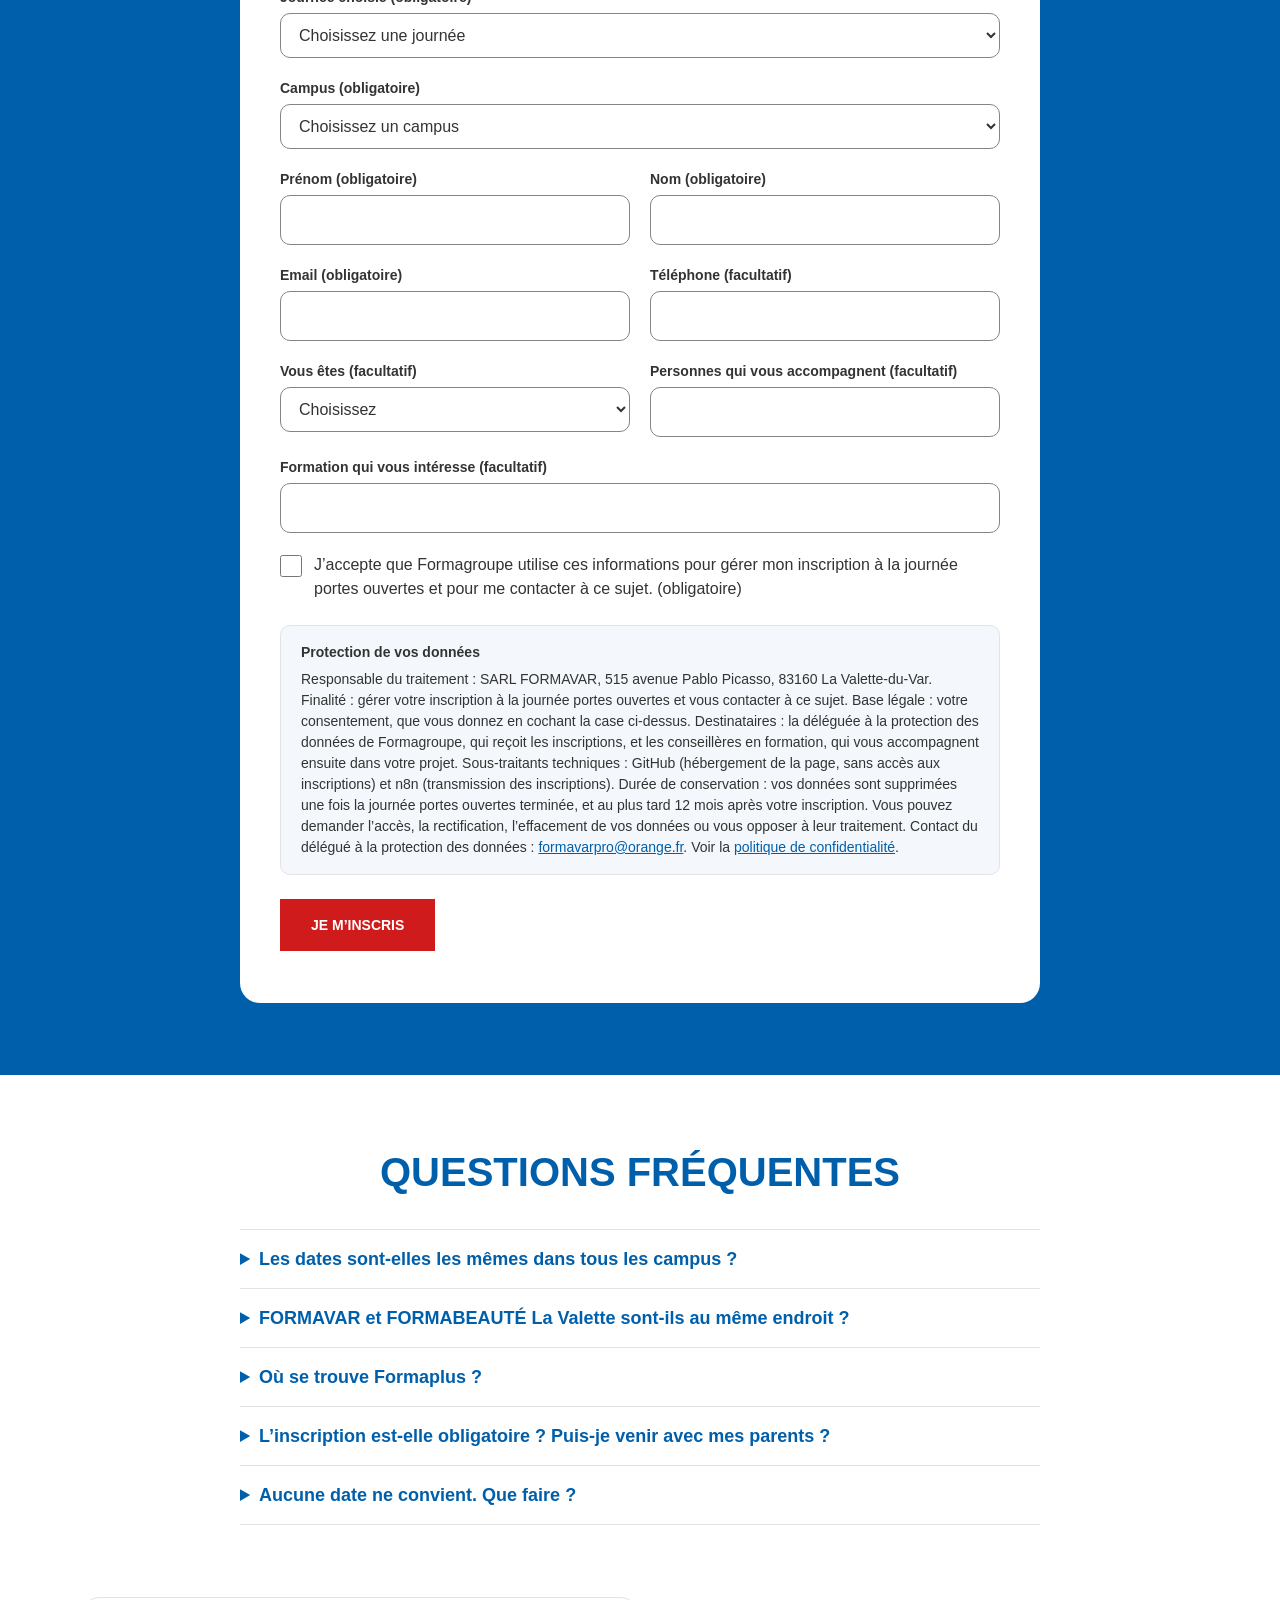
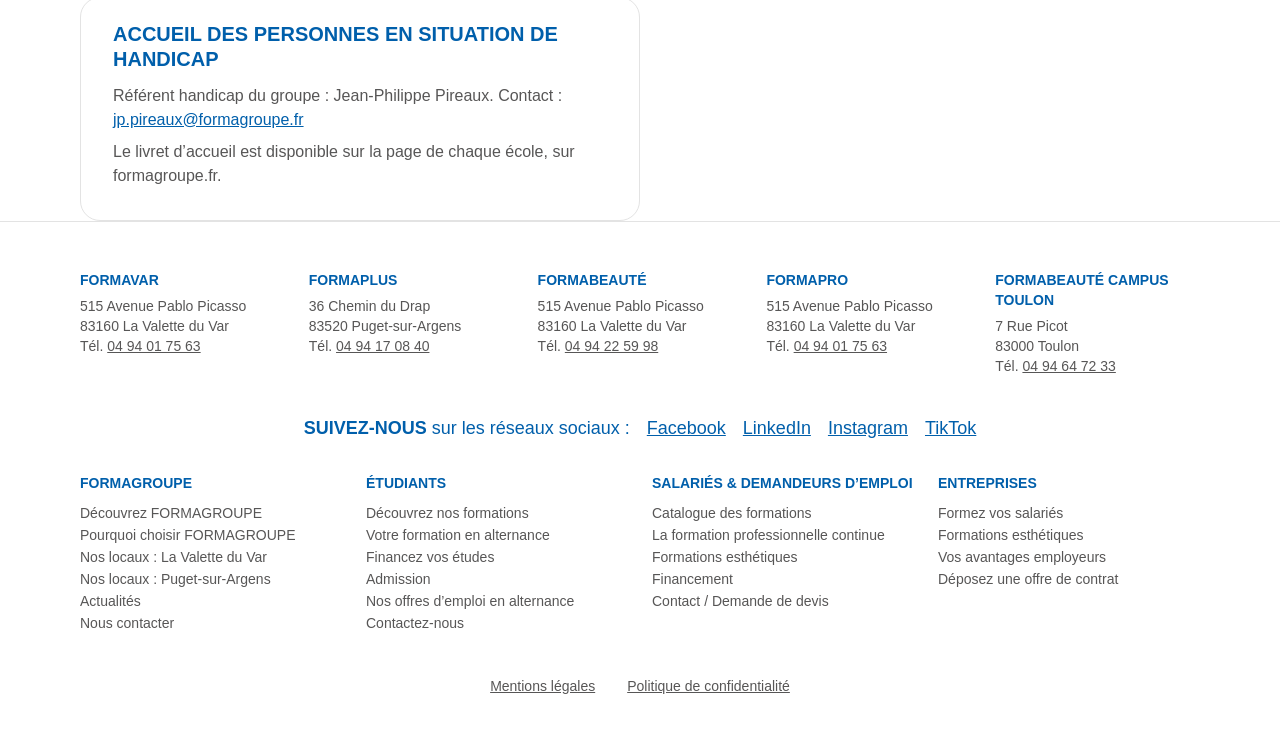
==== commit 067b652a: "Update index.html" ====
--- a/index.html
+++ b/index.html
@@ -52,7 +52,7 @@
 <h2 class="titre-section" id="titre-choix">Quelle JPO pour vous ?</h2>
 <p class="chapeau">Répondez à une ou aux deux questions.<br>La page n’affiche que les dates et les campus qui vous concernent.</p>
 <div class="groupe-filtre" role="group" aria-labelledby="lbl-campus">
-<p class="libelle-filtre" id="lbl-campus">1. Votre campus</p>
+<p class="libelle-filtre" id="lbl-campus">Votre campus</p>
 <div class="pastilles">
 <button type="button" class="pastille" data-filtre="campus" data-valeur="all" aria-pressed="true">Tous les campus</button>
 <button type="button" class="pastille" data-filtre="campus" data-valeur="fv" aria-pressed="false">FORMAVAR · La Valette</button>
@@ -62,7 +62,7 @@
 </div>
 </div>
 <div class="groupe-filtre" role="group" aria-labelledby="lbl-domaine">
-<p class="libelle-filtre" id="lbl-domaine">2. Votre domaine de formation</p>
+<p class="libelle-filtre" id="lbl-domaine">Votre domaine de formation</p>
 <div class="pastilles">
 <button type="button" class="pastille" data-filtre="domaine" data-valeur="all" aria-pressed="true">Tous les domaines</button>
 <button type="button" class="pastille" data-filtre="domaine" data-valeur="tert" aria-pressed="false">Commerce, gestion, communication et services</button>
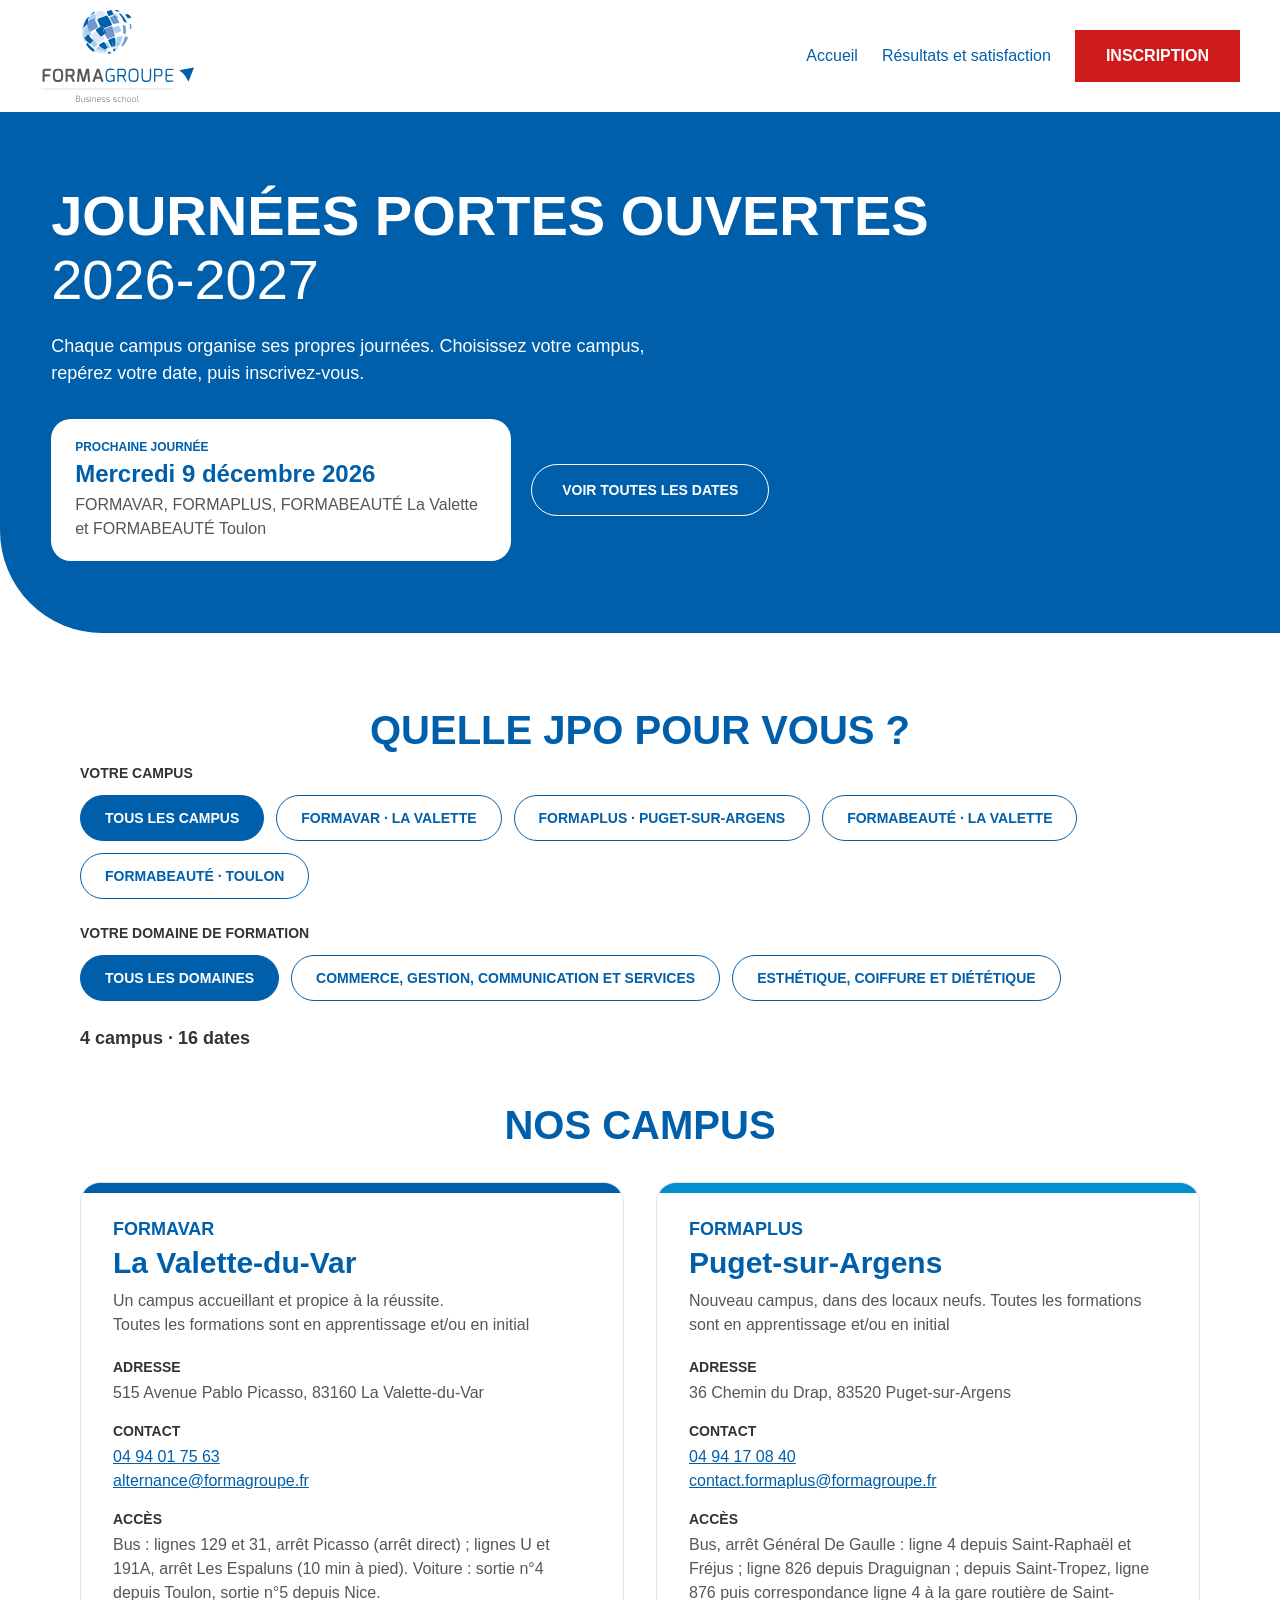
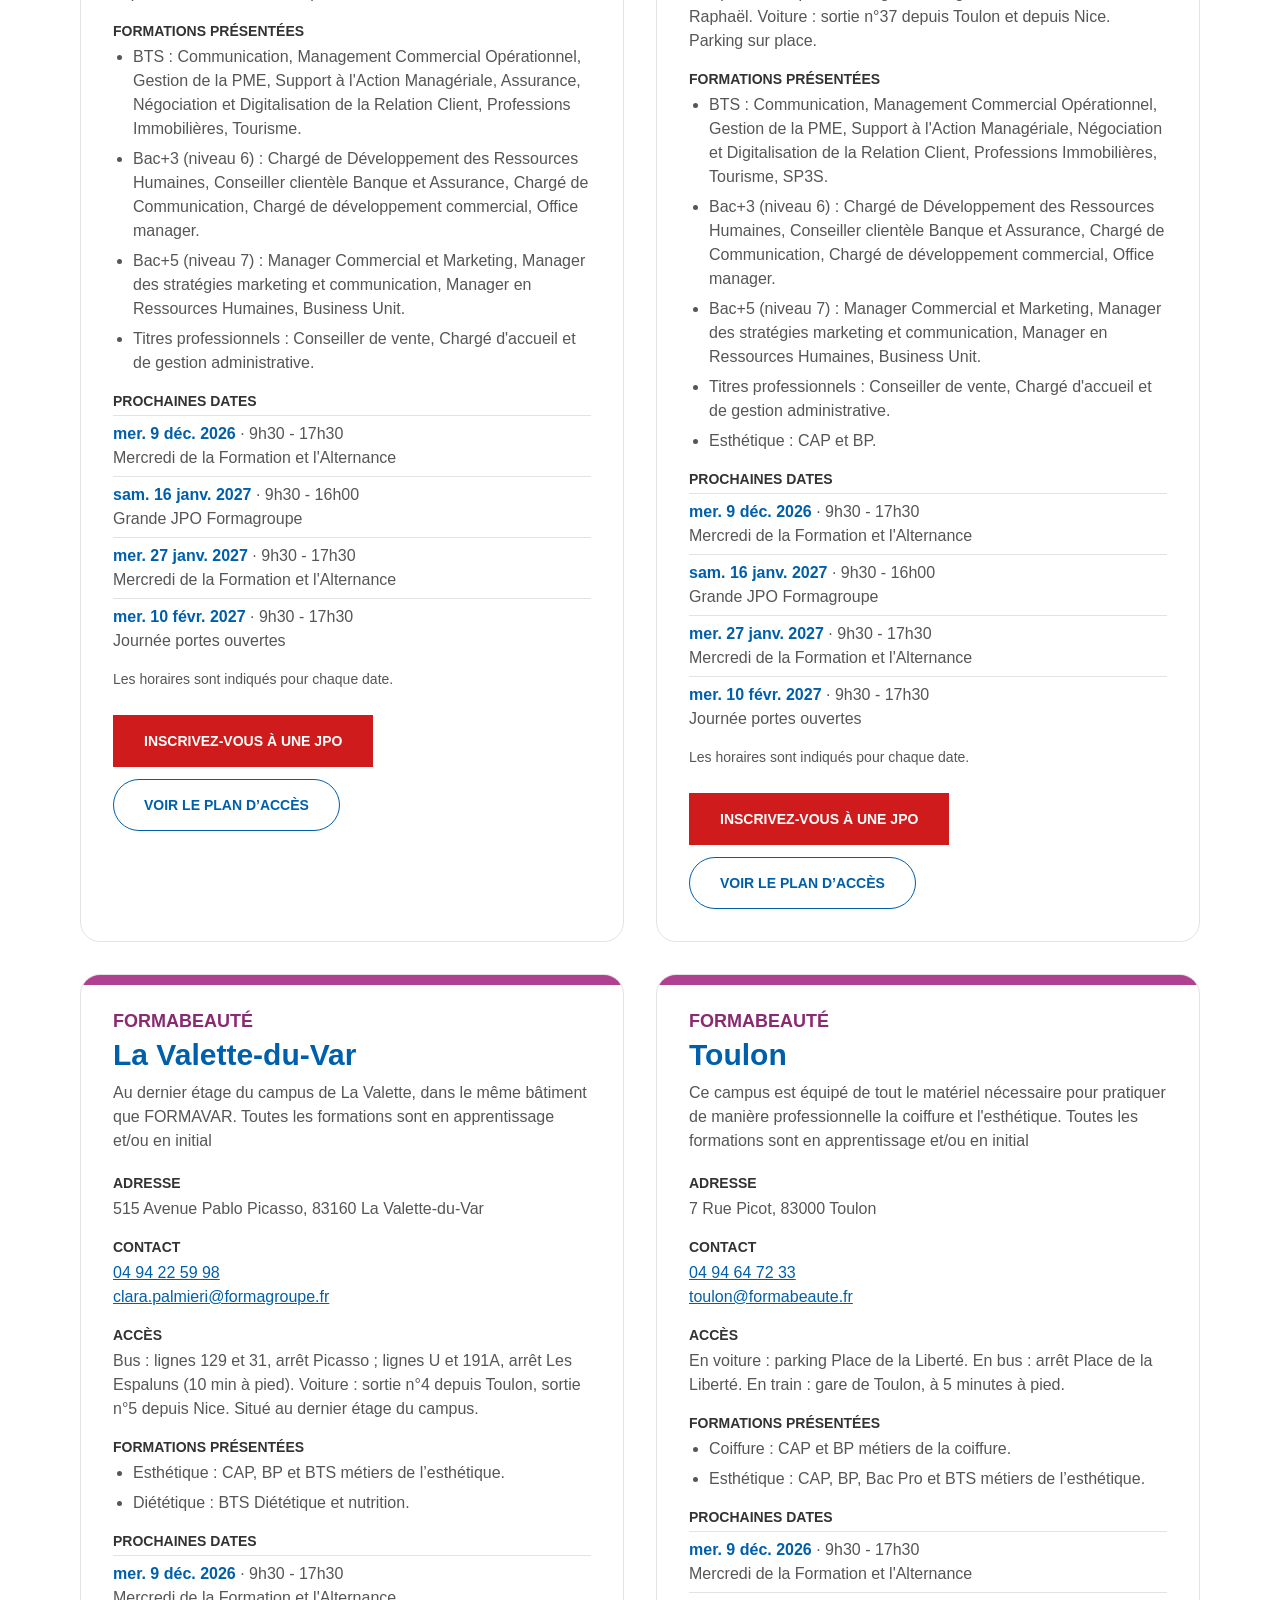
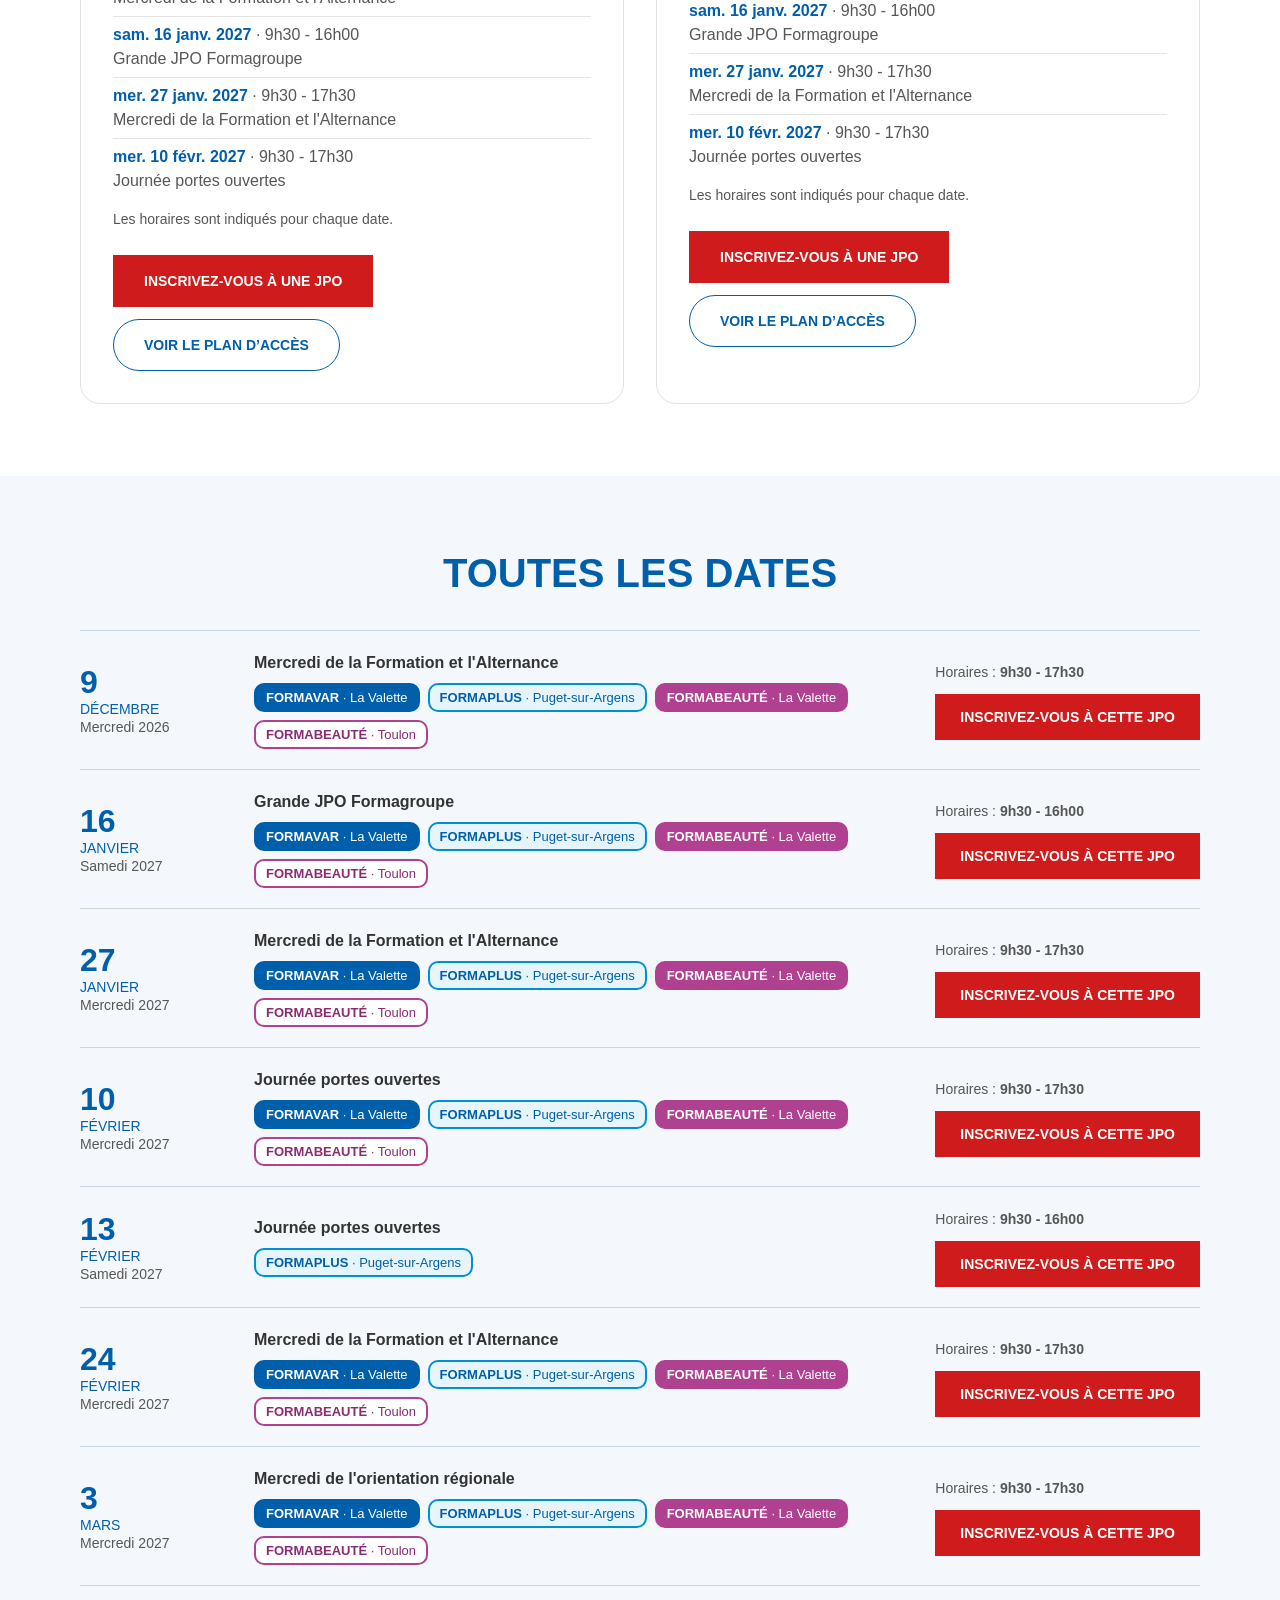
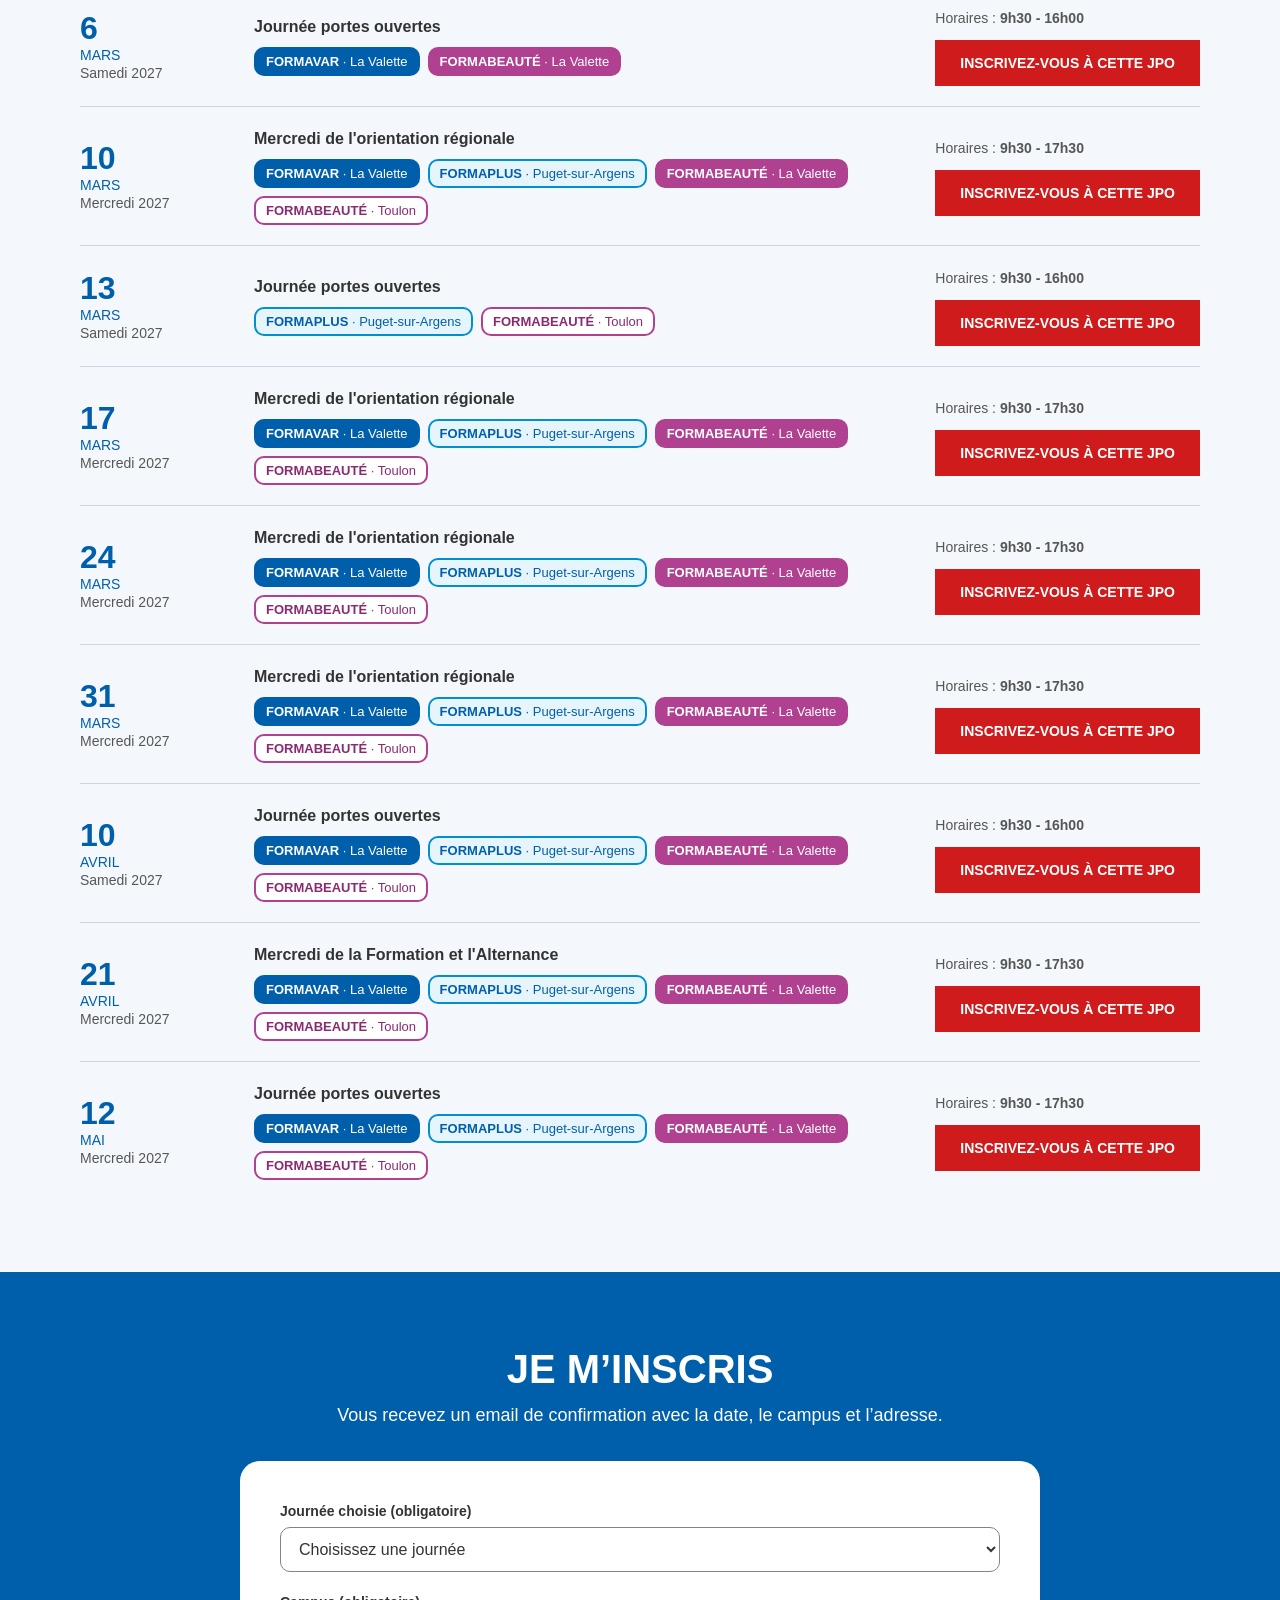
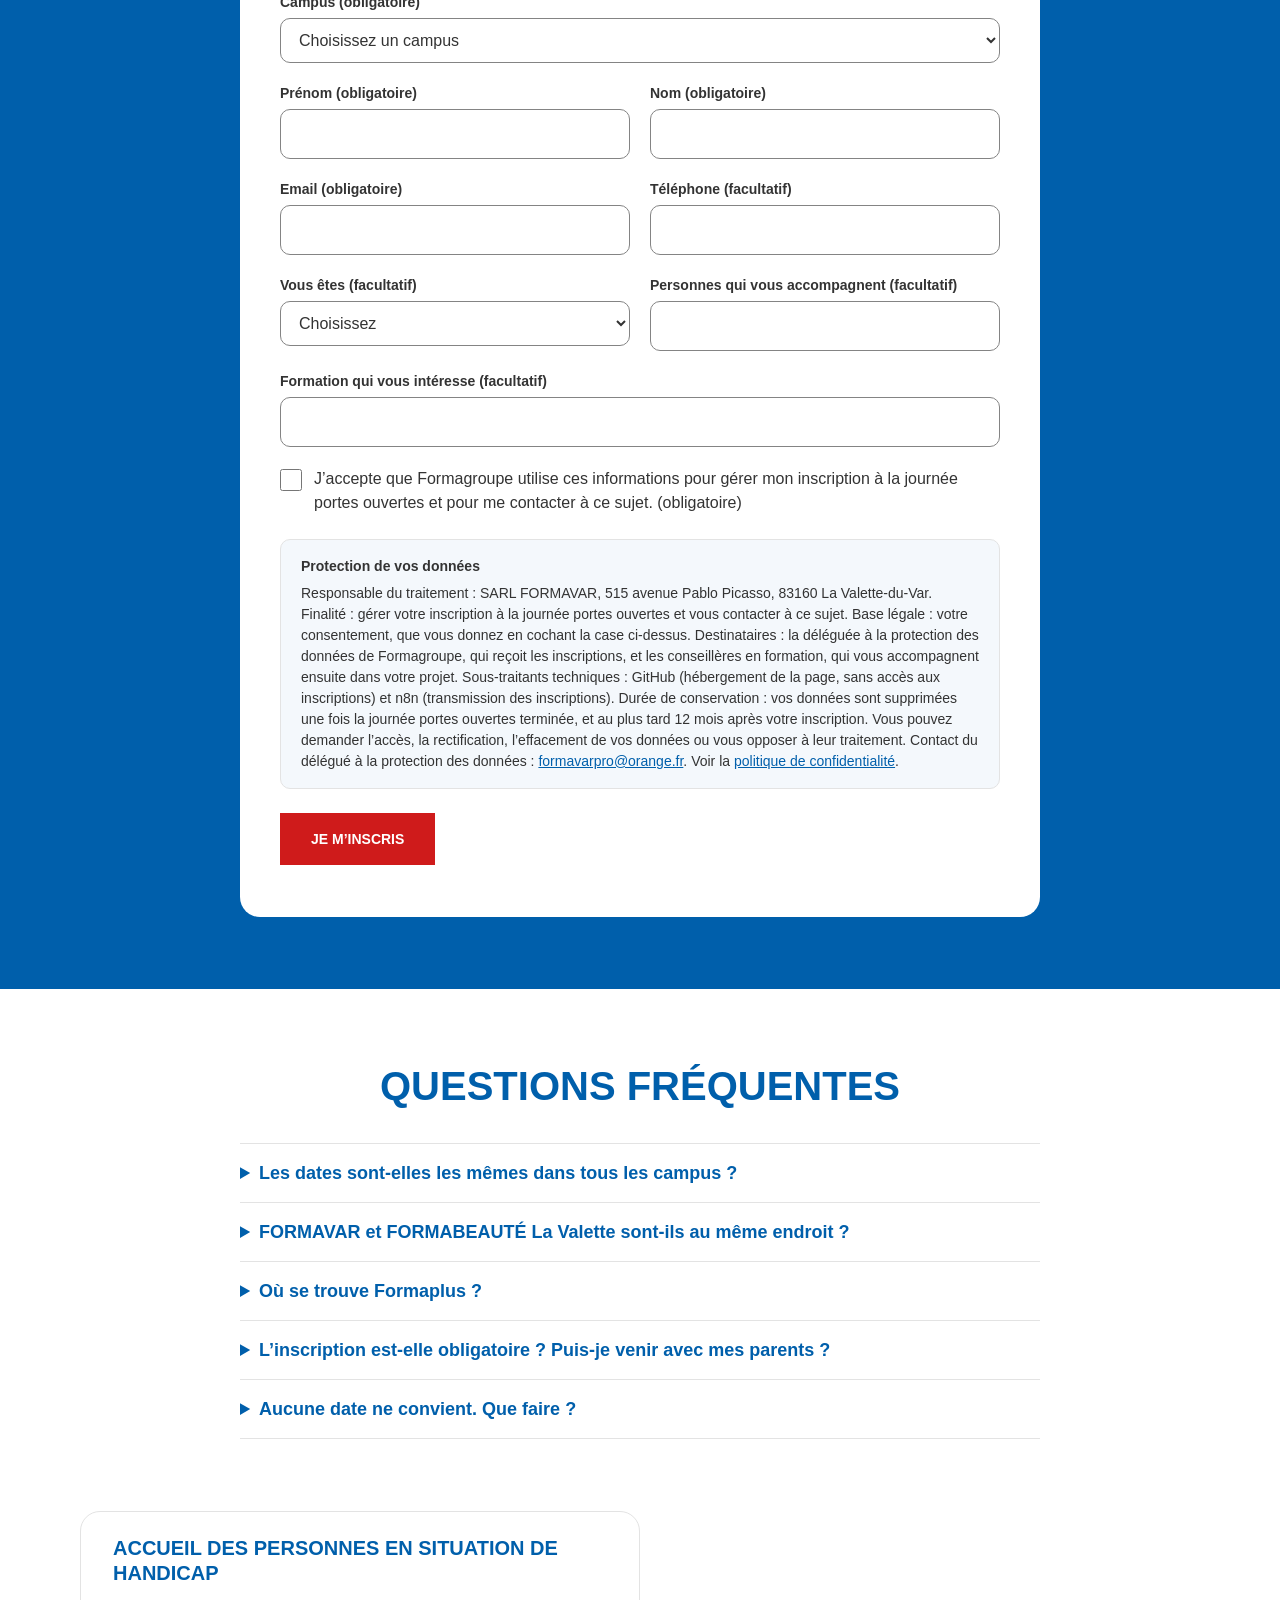
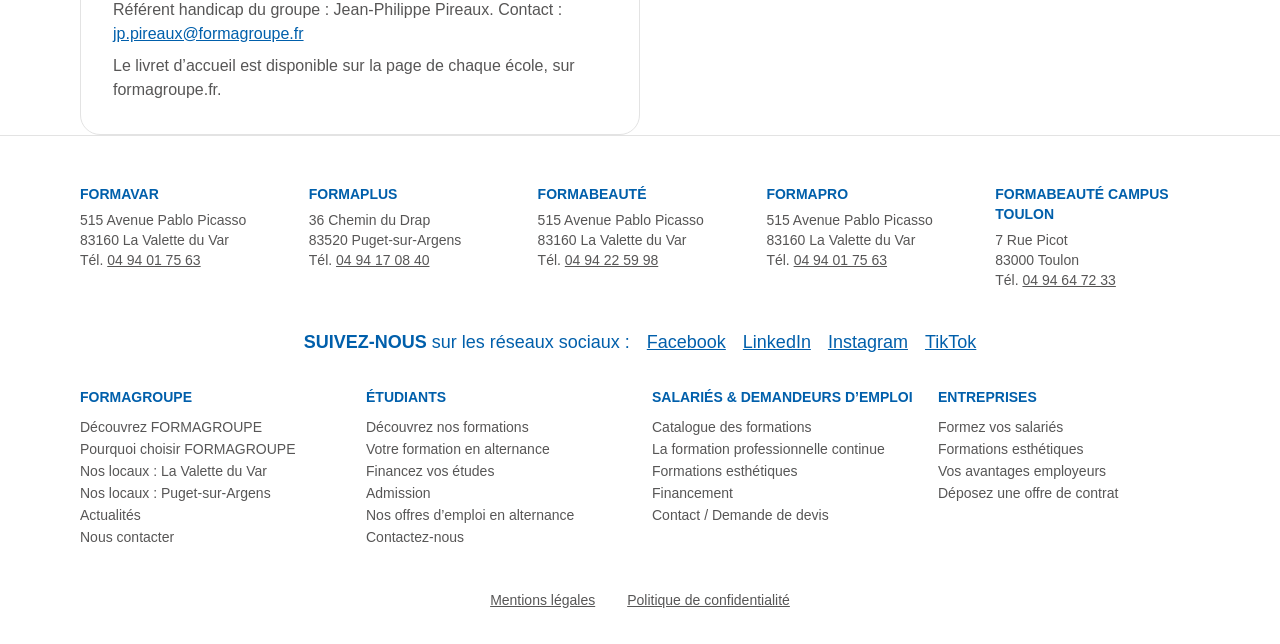
==== commit 42914d6f: "Update section content in index.html" ====
--- a/index.html
+++ b/index.html
@@ -50,7 +50,6 @@
 <section class="section filtres" aria-labelledby="titre-choix">
 <div class="cadre">
 <h2 class="titre-section" id="titre-choix">Quelle JPO pour vous ?</h2>
-<p class="chapeau">Répondez à une ou aux deux questions.<br>La page n’affiche que les dates et les campus qui vous concernent.</p>
 <div class="groupe-filtre" role="group" aria-labelledby="lbl-campus">
 <p class="libelle-filtre" id="lbl-campus">Votre campus</p>
 <div class="pastilles">
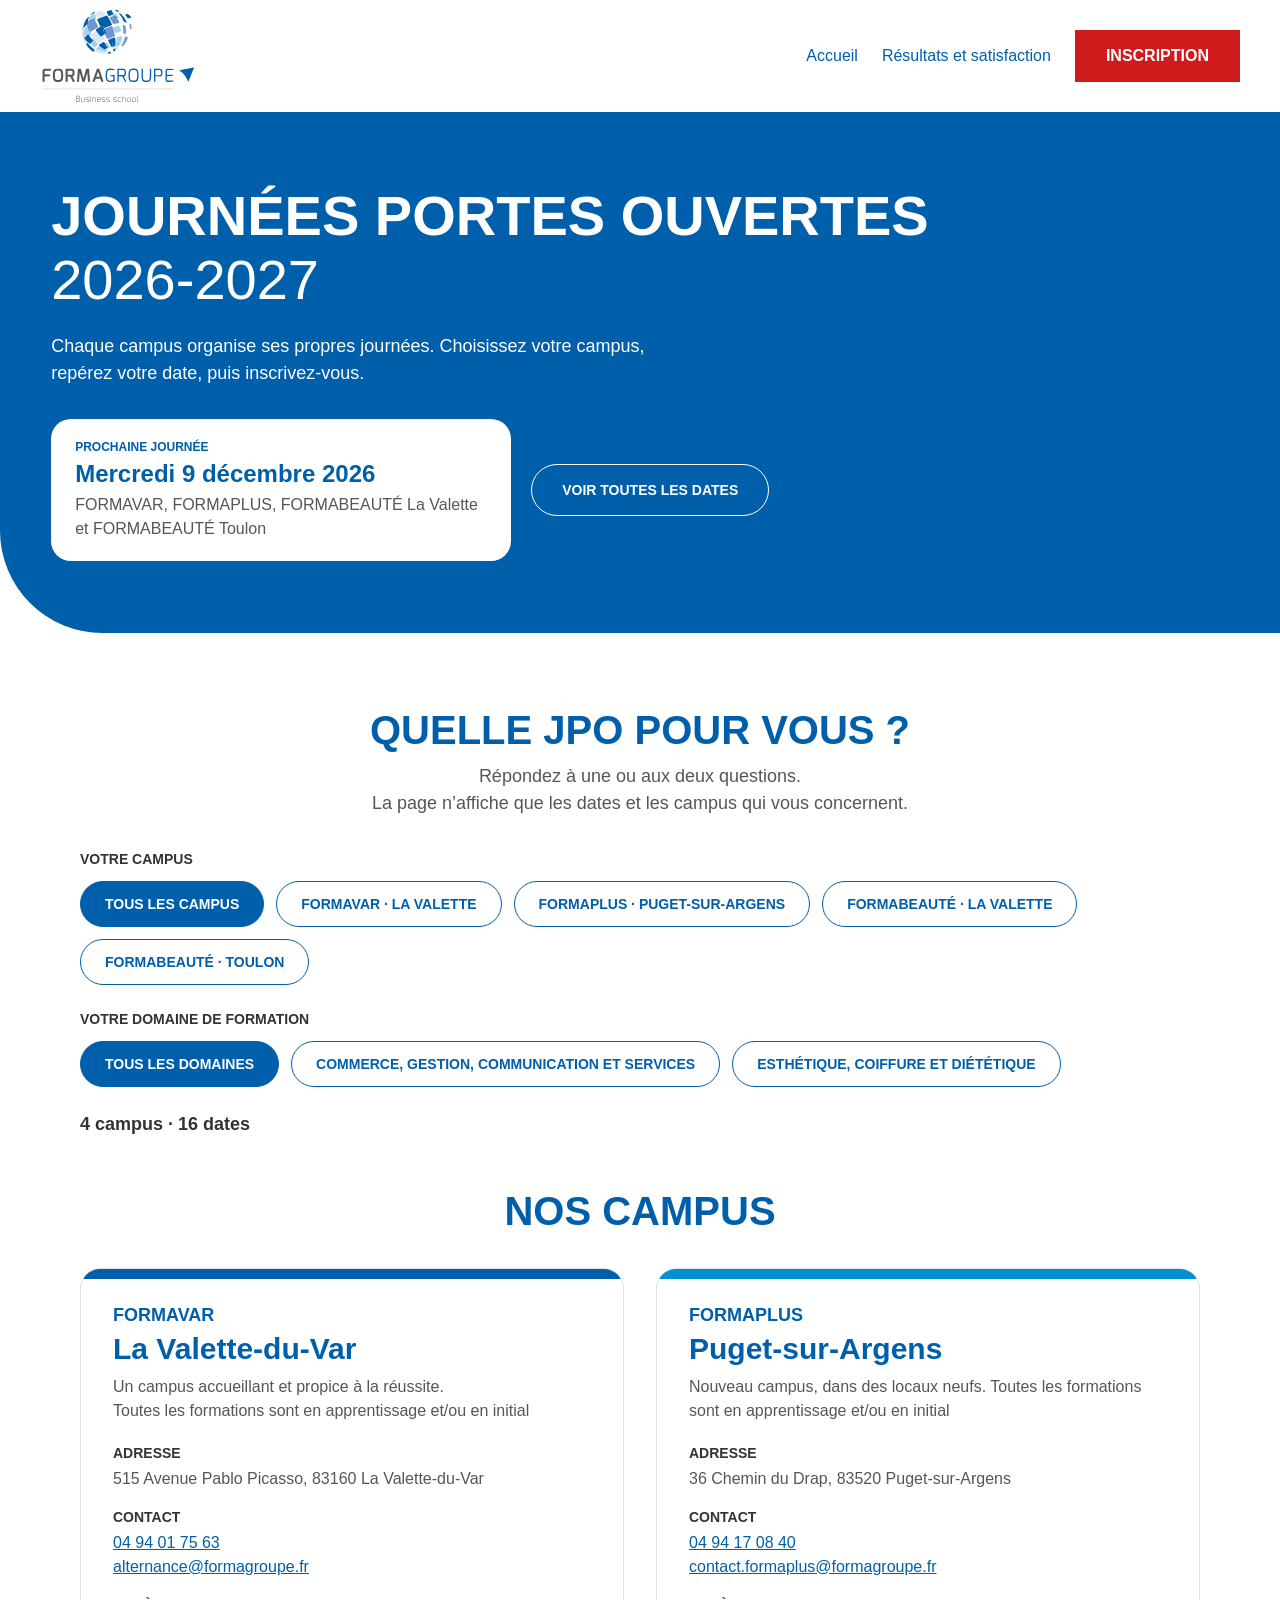
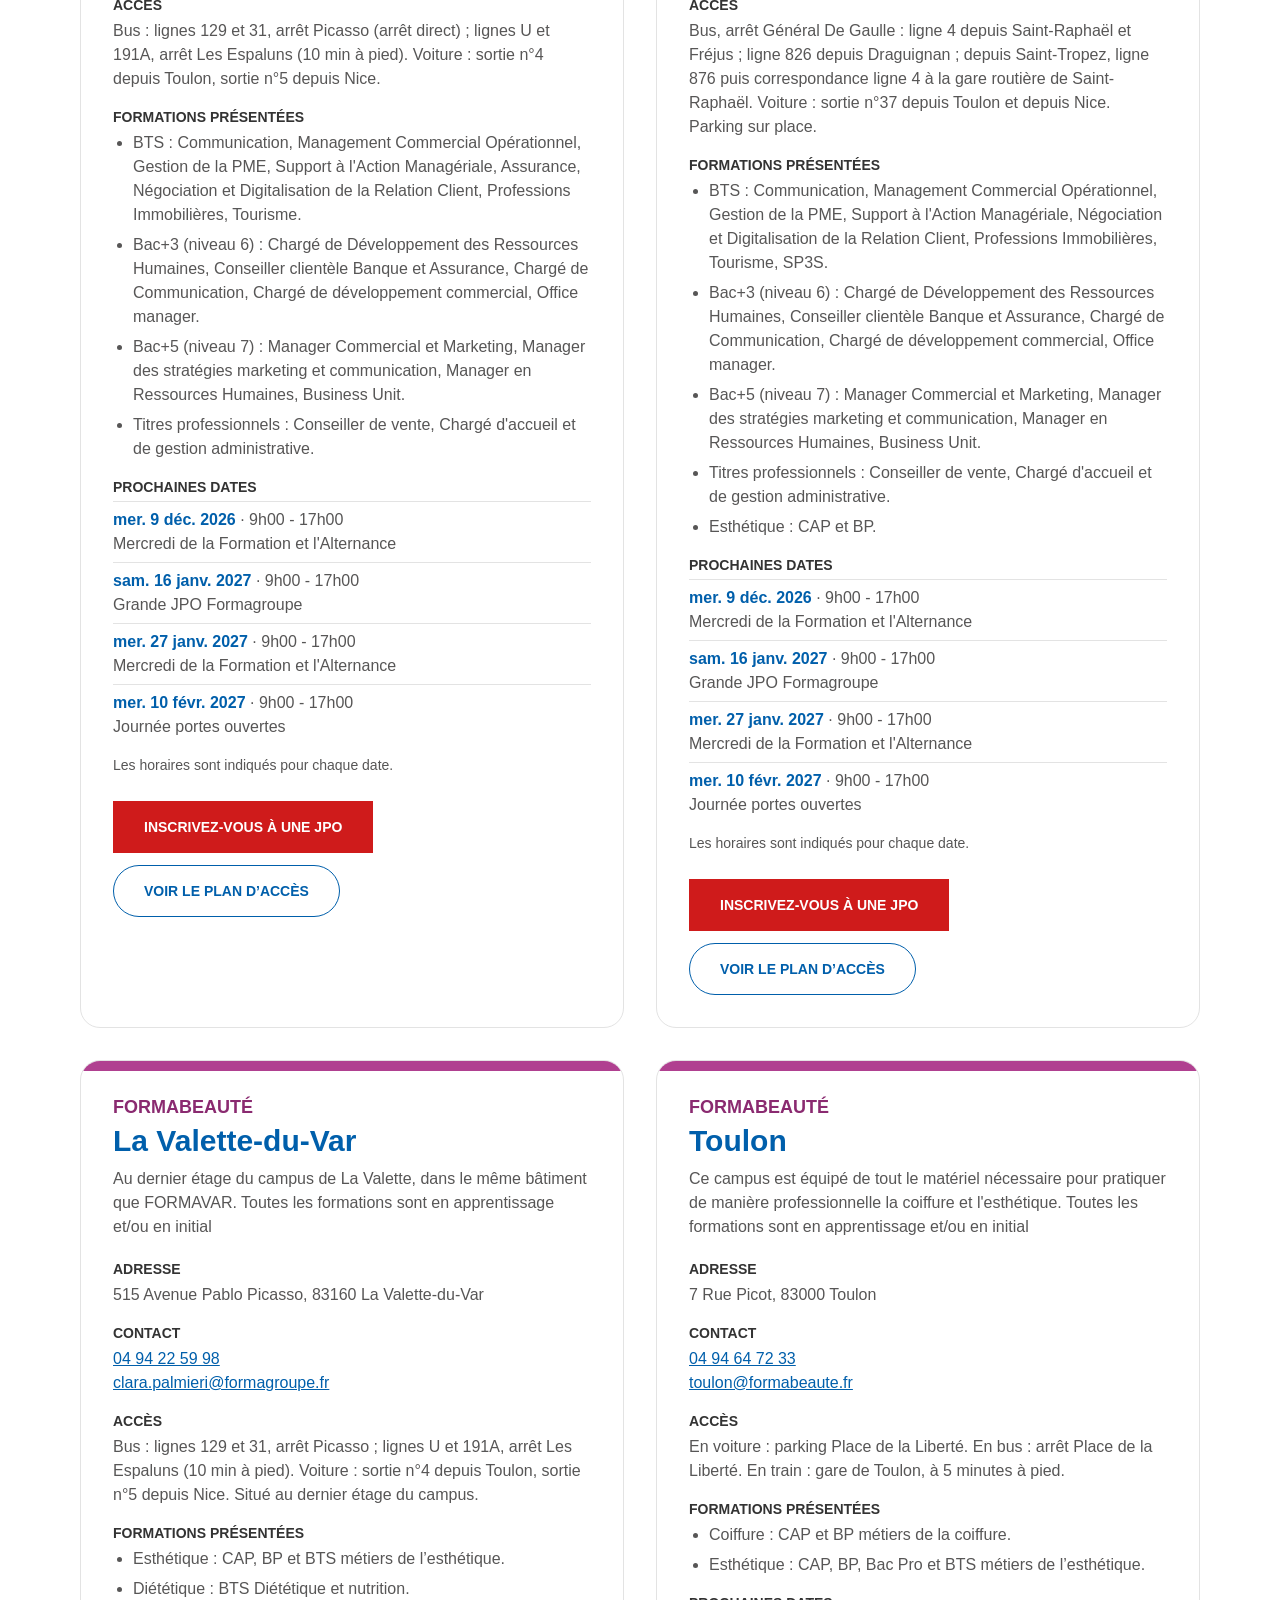
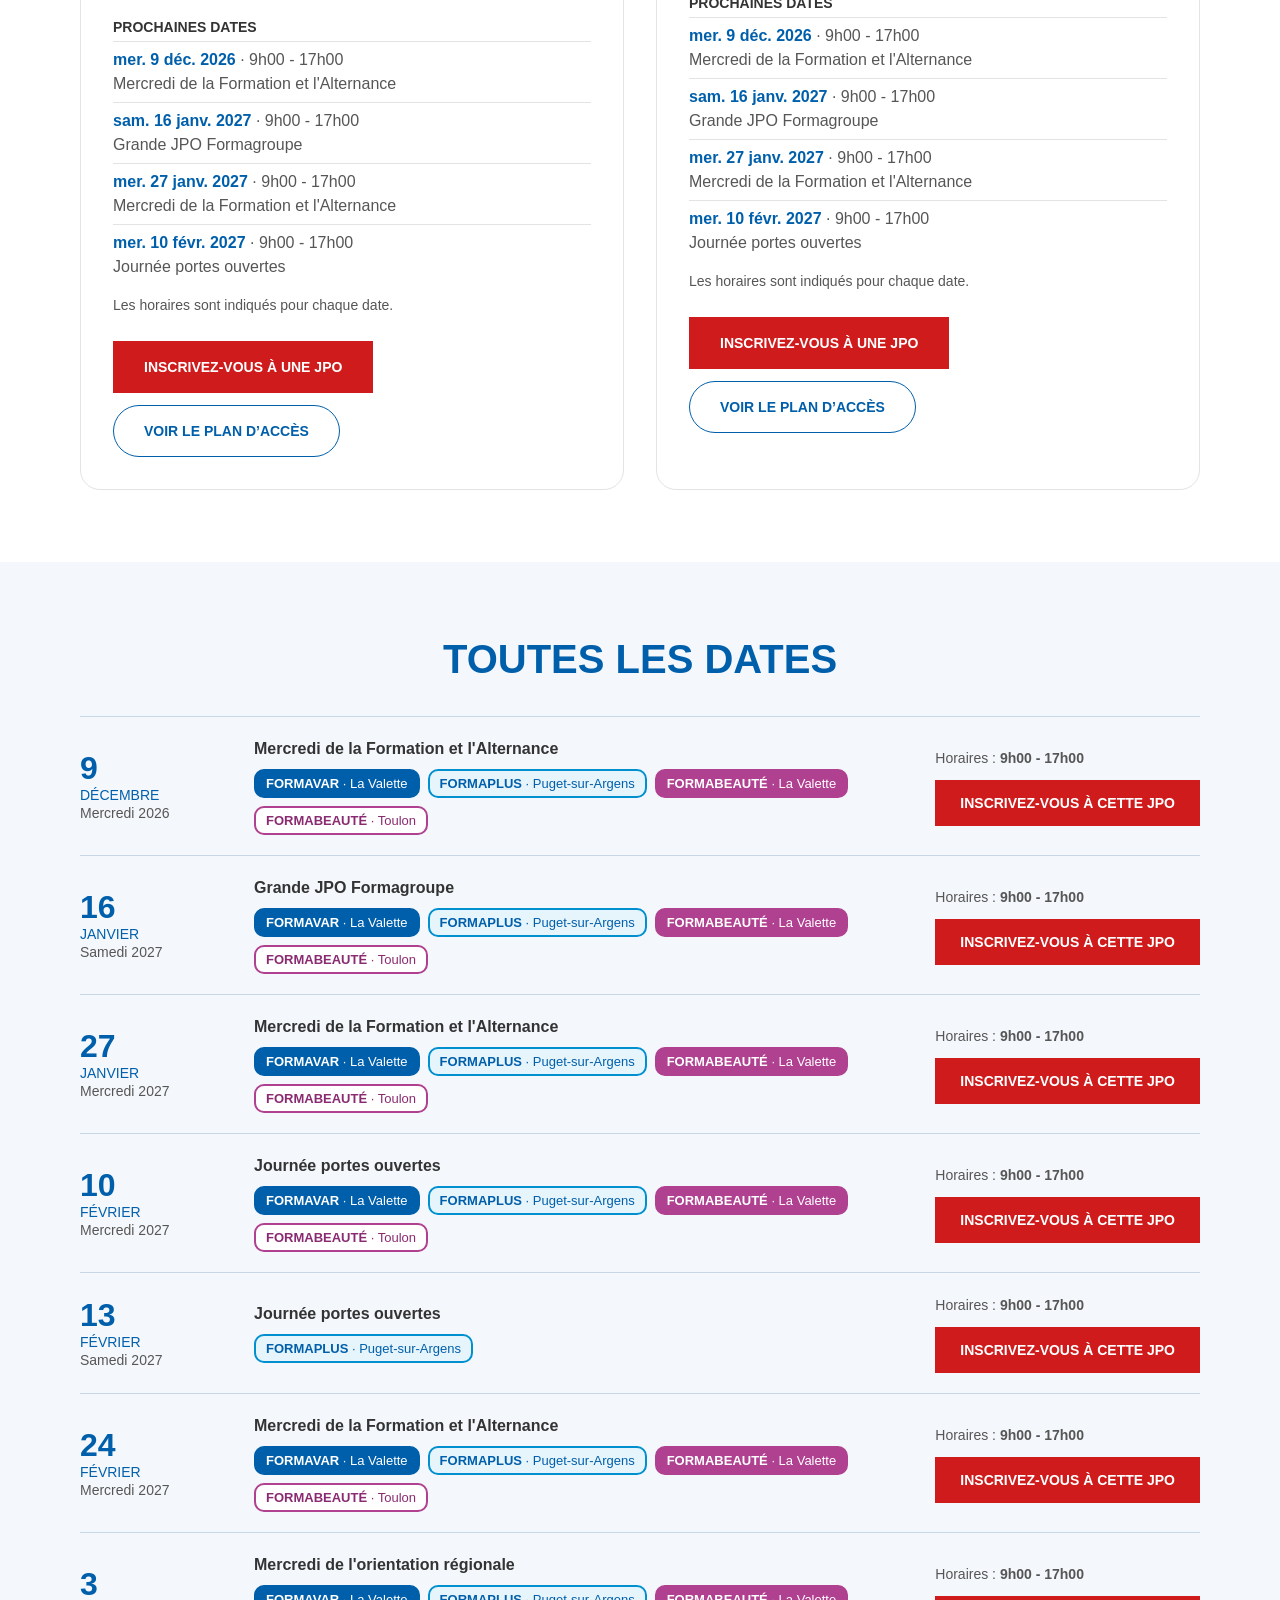
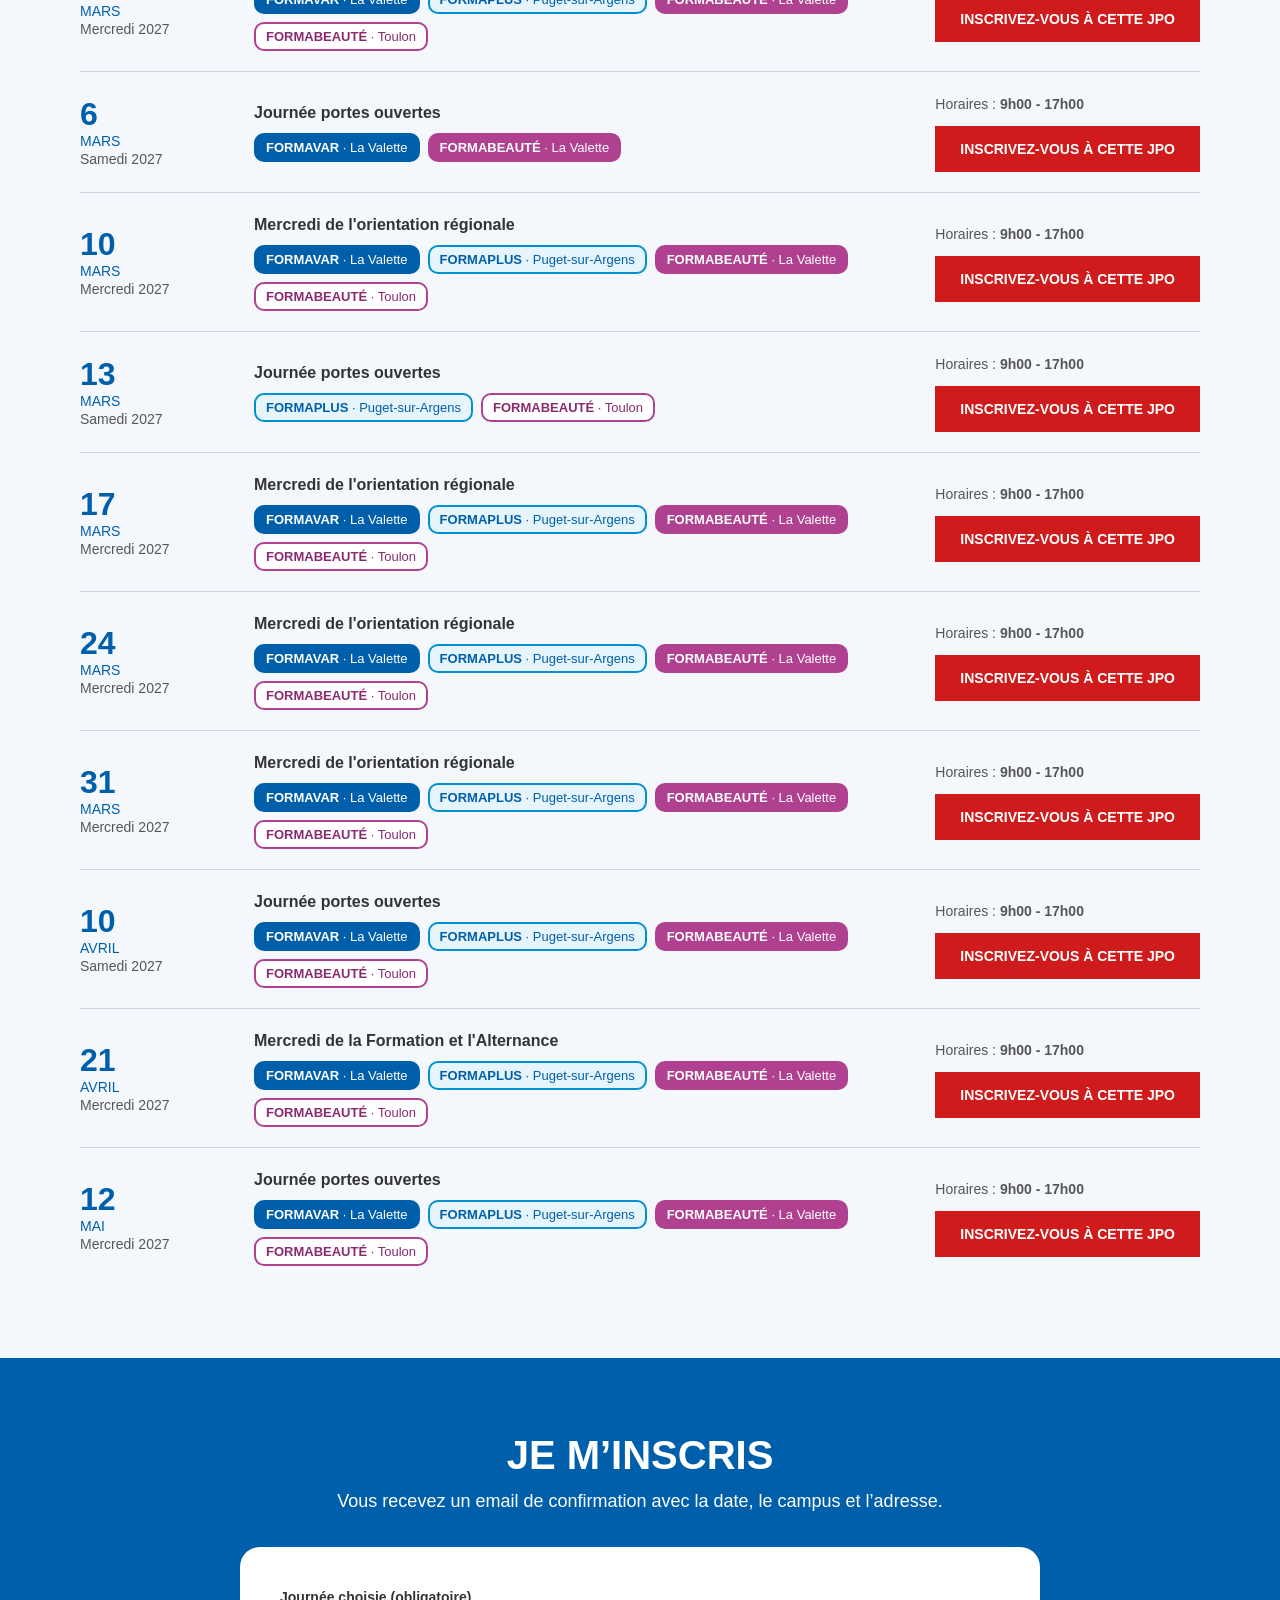
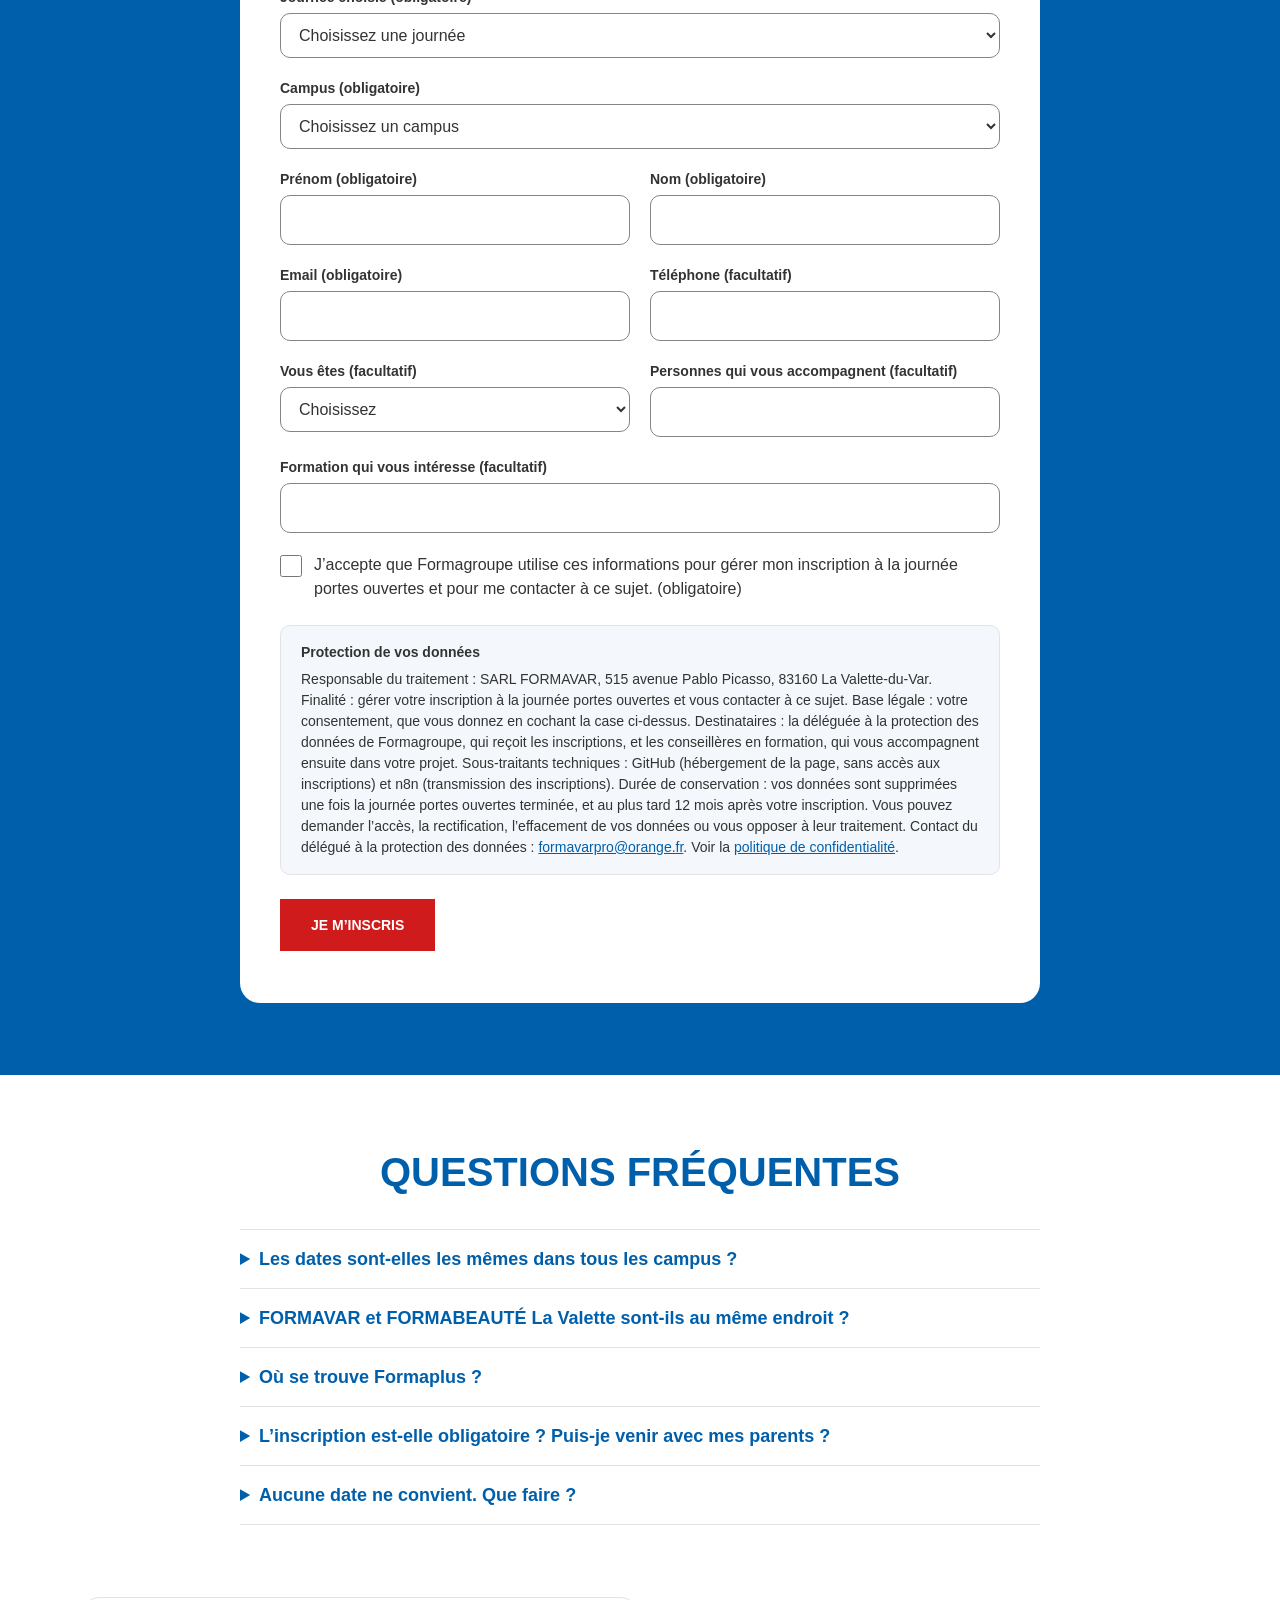
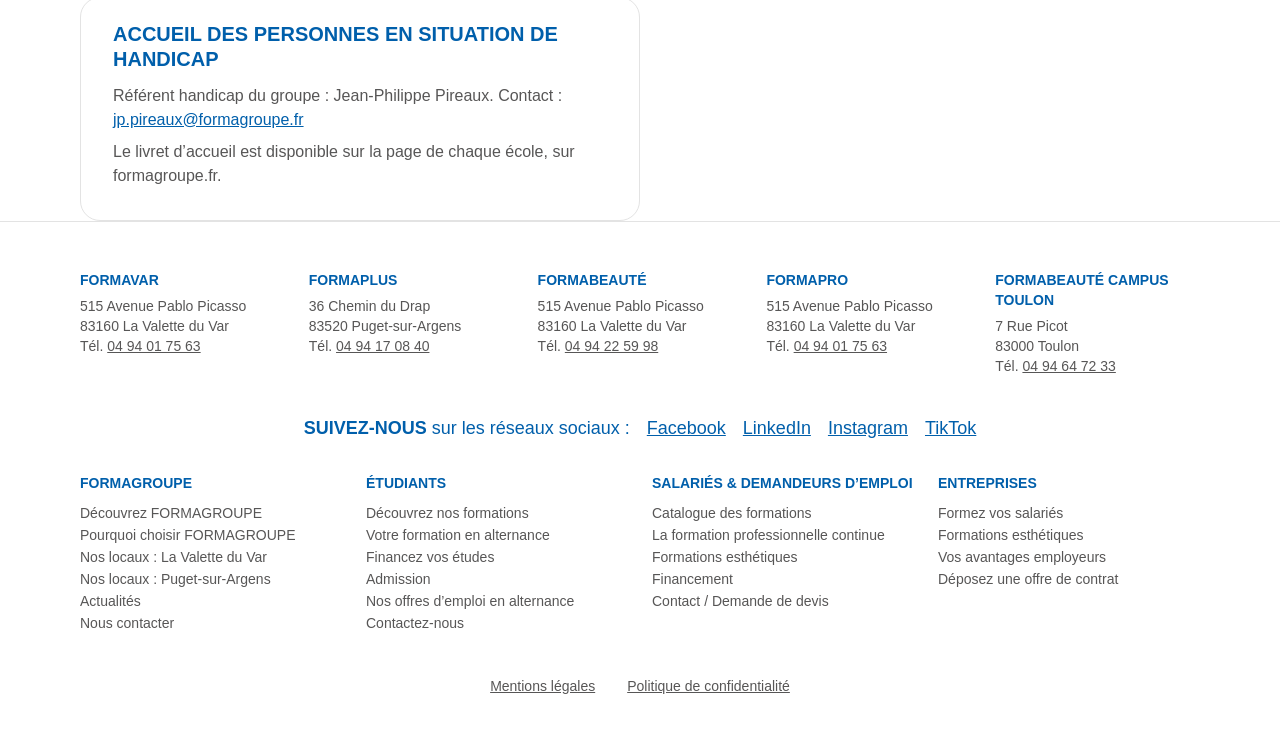
==== commit decc5087: "Add files via upload" ====
--- a/index.html
+++ b/index.html
@@ -16,7 +16,7 @@
 <link rel="preload" href="polices/raleway-latin-700-normal.woff2" as="font" type="font/woff2" crossorigin>
 <link rel="preload" href="polices/ubuntu-latin-400-normal.woff2" as="font" type="font/woff2" crossorigin>
 <link rel="stylesheet" href="styles.css">
-<script type="application/ld+json">{"@context": "https://schema.org", "@graph": [{"@type": "EducationEvent", "name": "Journée portes ouvertes – FORMAVAR La Valette", "startDate": "2026-10-07T09:30:00+02:00", "endDate": "2026-10-07T17:30:00+02:00", "eventAttendanceMode": "https://schema.org/OfflineEventAttendanceMode", "eventStatus": "https://schema.org/EventScheduled", "location": {"@type": "Place", "name": "FORMAVAR La Valette", "address": {"@type": "PostalAddress", "streetAddress": "515 Avenue Pablo Picasso", "postalCode": "83160", "addressLocality": "La Valette-du-Var", "addressCountry": "FR"}}, "organizer": {"@type": "Organization", "name": "FORMAGROUPE", "url": "https://www.formagroupe.fr"}, "url": "https://jpo.formagroupe.fr/"}, {"@type": "EducationEvent", "name": "Journée portes ouvertes – FORMABEAUTÉ La Valette", "startDate": "2026-10-07T09:30:00+02:00", "endDate": "2026-10-07T17:30:00+02:00", "eventAttendanceMode": "https://schema.org/OfflineEventAttendanceMode", "eventStatus": "https://schema.org/EventScheduled", "location": {"@type": "Place", "name": "FORMABEAUTÉ La Valette", "address": {"@type": "PostalAddress", "streetAddress": "515 Avenue Pablo Picasso", "postalCode": "83160", "addressLocality": "La Valette-du-Var", "addressCountry": "FR"}}, "organizer": {"@type": "Organization", "name": "FORMAGROUPE", "url": "https://www.formagroupe.fr"}, "url": "https://jpo.formagroupe.fr/"}, {"@type": "EducationEvent", "name": "Journée portes ouvertes – FORMABEAUTÉ Toulon", "startDate": "2026-10-07T09:30:00+02:00", "endDate": "2026-10-07T17:30:00+02:00", "eventAttendanceMode": "https://schema.org/OfflineEventAttendanceMode", "eventStatus": "https://schema.org/EventScheduled", "location": {"@type": "Place", "name": "FORMABEAUTÉ Toulon", "address": {"@type": "PostalAddress", "streetAddress": "7 Rue Picot", "postalCode": "83000", "addressLocality": "Toulon", "addressCountry": "FR"}}, "organizer": {"@type": "Organization", "name": "FORMAGROUPE", "url": "https://www.formagroupe.fr"}, "url": "https://jpo.formagroupe.fr/"}, {"@type": "EducationEvent", "name": "Journée portes ouvertes – FORMAVAR La Valette", "startDate": "2026-11-14T09:30:00+01:00", "endDate": "2026-11-14T16:00:00+01:00", "eventAttendanceMode": "https://schema.org/OfflineEventAttendanceMode", "eventStatus": "https://schema.org/EventScheduled", "location": {"@type": "Place", "name": "FORMAVAR La Valette", "address": {"@type": "PostalAddress", "streetAddress": "515 Avenue Pablo Picasso", "postalCode": "83160", "addressLocality": "La Valette-du-Var", "addressCountry": "FR"}}, "organizer": {"@type": "Organization", "name": "FORMAGROUPE", "url": "https://www.formagroupe.fr"}, "url": "https://jpo.formagroupe.fr/"}, {"@type": "EducationEvent", "name": "Journée portes ouvertes – FORMABEAUTÉ La Valette", "startDate": "2026-11-14T09:30:00+01:00", "endDate": "2026-11-14T16:00:00+01:00", "eventAttendanceMode": "https://schema.org/OfflineEventAttendanceMode", "eventStatus": "https://schema.org/EventScheduled", "location": {"@type": "Place", "name": "FORMABEAUTÉ La Valette", "address": {"@type": "PostalAddress", "streetAddress": "515 Avenue Pablo Picasso", "postalCode": "83160", "addressLocality": "La Valette-du-Var", "addressCountry": "FR"}}, "organizer": {"@type": "Organization", "name": "FORMAGROUPE", "url": "https://www.formagroupe.fr"}, "url": "https://jpo.formagroupe.fr/"}, {"@type": "EducationEvent", "name": "Journée portes ouvertes – FORMABEAUTÉ Toulon", "startDate": "2026-11-14T09:30:00+01:00", "endDate": "2026-11-14T16:00:00+01:00", "eventAttendanceMode": "https://schema.org/OfflineEventAttendanceMode", "eventStatus": "https://schema.org/EventScheduled", "location": {"@type": "Place", "name": "FORMABEAUTÉ Toulon", "address": {"@type": "PostalAddress", "streetAddress": "7 Rue Picot", "postalCode": "83000", "addressLocality": "Toulon", "addressCountry": "FR"}}, "organizer": {"@type": "Organization", "name": "FORMAGROUPE", "url": "https://www.formagroupe.fr"}, "url": "https://jpo.formagroupe.fr/"}, {"@type": "EducationEvent", "name": "Journée portes ouvertes – FORMAPLUS Puget-sur-Argens", "startDate": "2026-11-28T09:30:00+01:00", "endDate": "2026-11-28T16:00:00+01:00", "eventAttendanceMode": "https://schema.org/OfflineEventAttendanceMode", "eventStatus": "https://schema.org/EventScheduled", "location": {"@type": "Place", "name": "FORMAPLUS Puget-sur-Argens", "address": {"@type": "PostalAddress", "streetAddress": "36 Chemin du Drap", "postalCode": "83520", "addressLocality": "Puget-sur-Argens", "addressCountry": "FR"}}, "organizer": {"@type": "Organization", "name": "FORMAGROUPE", "url": "https://www.formagroupe.fr"}, "url": "https://jpo.formagroupe.fr/"}, {"@type": "EducationEvent", "name": "Mercredi de la Formation et l'Alternance – FORMAVAR La Valette", "startDate": "2026-12-09T09:30:00+01:00", "endDate": "2026-12-09T17:30:00+01:00", "eventAttendanceMode": "https://schema.org/OfflineEventAttendanceMode", "eventStatus": "https://schema.org/EventScheduled", "location": {"@type": "Place", "name": "FORMAVAR La Valette", "address": {"@type": "PostalAddress", "streetAddress": "515 Avenue Pablo Picasso", "postalCode": "83160", "addressLocality": "La Valette-du-Var", "addressCountry": "FR"}}, "organizer": {"@type": "Organization", "name": "FORMAGROUPE", "url": "https://www.formagroupe.fr"}, "url": "https://jpo.formagroupe.fr/"}, {"@type": "EducationEvent", "name": "Mercredi de la Formation et l'Alternance – FORMAPLUS Puget-sur-Argens", "startDate": "2026-12-09T09:30:00+01:00", "endDate": "2026-12-09T17:30:00+01:00", "eventAttendanceMode": "https://schema.org/OfflineEventAttendanceMode", "eventStatus": "https://schema.org/EventScheduled", "location": {"@type": "Place", "name": "FORMAPLUS Puget-sur-Argens", "address": {"@type": "PostalAddress", "streetAddress": "36 Chemin du Drap", "postalCode": "83520", "addressLocality": "Puget-sur-Argens", "addressCountry": "FR"}}, "organizer": {"@type": "Organization", "name": "FORMAGROUPE", "url": "https://www.formagroupe.fr"}, "url": "https://jpo.formagroupe.fr/"}, {"@type": "EducationEvent", "name": "Mercredi de la Formation et l'Alternance – FORMABEAUTÉ La Valette", "startDate": "2026-12-09T09:30:00+01:00", "endDate": "2026-12-09T17:30:00+01:00", "eventAttendanceMode": "https://schema.org/OfflineEventAttendanceMode", "eventStatus": "https://schema.org/EventScheduled", "location": {"@type": "Place", "name": "FORMABEAUTÉ La Valette", "address": {"@type": "PostalAddress", "streetAddress": "515 Avenue Pablo Picasso", "postalCode": "83160", "addressLocality": "La Valette-du-Var", "addressCountry": "FR"}}, "organizer": {"@type": "Organization", "name": "FORMAGROUPE", "url": "https://www.formagroupe.fr"}, "url": "https://jpo.formagroupe.fr/"}, {"@type": "EducationEvent", "name": "Mercredi de la Formation et l'Alternance – FORMABEAUTÉ Toulon", "startDate": "2026-12-09T09:30:00+01:00", "endDate": "2026-12-09T17:30:00+01:00", "eventAttendanceMode": "https://schema.org/OfflineEventAttendanceMode", "eventStatus": "https://schema.org/EventScheduled", "location": {"@type": "Place", "name": "FORMABEAUTÉ Toulon", "address": {"@type": "PostalAddress", "streetAddress": "7 Rue Picot", "postalCode": "83000", "addressLocality": "Toulon", "addressCountry": "FR"}}, "organizer": {"@type": "Organization", "name": "FORMAGROUPE", "url": "https://www.formagroupe.fr"}, "url": "https://jpo.formagroupe.fr/"}, {"@type": "EducationEvent", "name": "Grande JPO Formagroupe – FORMAVAR La Valette", "startDate": "2027-01-16T09:30:00+01:00", "endDate": "2027-01-16T16:00:00+01:00", "eventAttendanceMode": "https://schema.org/OfflineEventAttendanceMode", "eventStatus": "https://schema.org/EventScheduled", "location": {"@type": "Place", "name": "FORMAVAR La Valette", "address": {"@type": "PostalAddress", "streetAddress": "515 Avenue Pablo Picasso", "postalCode": "83160", "addressLocality": "La Valette-du-Var", "addressCountry": "FR"}}, "organizer": {"@type": "Organization", "name": "FORMAGROUPE", "url": "https://www.formagroupe.fr"}, "url": "https://jpo.formagroupe.fr/"}, {"@type": "EducationEvent", "name": "Grande JPO Formagroupe – FORMAPLUS Puget-sur-Argens", "startDate": "2027-01-16T09:30:00+01:00", "endDate": "2027-01-16T16:00:00+01:00", "eventAttendanceMode": "https://schema.org/OfflineEventAttendanceMode", "eventStatus": "https://schema.org/EventScheduled", "location": {"@type": "Place", "name": "FORMAPLUS Puget-sur-Argens", "address": {"@type": "PostalAddress", "streetAddress": "36 Chemin du Drap", "postalCode": "83520", "addressLocality": "Puget-sur-Argens", "addressCountry": "FR"}}, "organizer": {"@type": "Organization", "name": "FORMAGROUPE", "url": "https://www.formagroupe.fr"}, "url": "https://jpo.formagroupe.fr/"}, {"@type": "EducationEvent", "name": "Grande JPO Formagroupe – FORMABEAUTÉ La Valette", "startDate": "2027-01-16T09:30:00+01:00", "endDate": "2027-01-16T16:00:00+01:00", "eventAttendanceMode": "https://schema.org/OfflineEventAttendanceMode", "eventStatus": "https://schema.org/EventScheduled", "location": {"@type": "Place", "name": "FORMABEAUTÉ La Valette", "address": {"@type": "PostalAddress", "streetAddress": "515 Avenue Pablo Picasso", "postalCode": "83160", "addressLocality": "La Valette-du-Var", "addressCountry": "FR"}}, "organizer": {"@type": "Organization", "name": "FORMAGROUPE", "url": "https://www.formagroupe.fr"}, "url": "https://jpo.formagroupe.fr/"}, {"@type": "EducationEvent", "name": "Grande JPO Formagroupe – FORMABEAUTÉ Toulon", "startDate": "2027-01-16T09:30:00+01:00", "endDate": "2027-01-16T16:00:00+01:00", "eventAttendanceMode": "https://schema.org/OfflineEventAttendanceMode", "eventStatus": "https://schema.org/EventScheduled", "location": {"@type": "Place", "name": "FORMABEAUTÉ Toulon", "address": {"@type": "PostalAddress", "streetAddress": "7 Rue Picot", "postalCode": "83000", "addressLocality": "Toulon", "addressCountry": "FR"}}, "organizer": {"@type": "Organization", "name": "FORMAGROUPE", "url": "https://www.formagroupe.fr"}, "url": "https://jpo.formagroupe.fr/"}, {"@type": "EducationEvent", "name": "Mercredi de la Formation et l'Alternance – FORMAVAR La Valette", "startDate": "2027-01-27T09:30:00+01:00", "endDate": "2027-01-27T17:30:00+01:00", "eventAttendanceMode": "https://schema.org/OfflineEventAttendanceMode", "eventStatus": "https://schema.org/EventScheduled", "location": {"@type": "Place", "name": "FORMAVAR La Valette", "address": {"@type": "PostalAddress", "streetAddress": "515 Avenue Pablo Picasso", "postalCode": "83160", "addressLocality": "La Valette-du-Var", "addressCountry": "FR"}}, "organizer": {"@type": "Organization", "name": "FORMAGROUPE", "url": "https://www.formagroupe.fr"}, "url": "https://jpo.formagroupe.fr/"}, {"@type": "EducationEvent", "name": "Mercredi de la Formation et l'Alternance – FORMAPLUS Puget-sur-Argens", "startDate": "2027-01-27T09:30:00+01:00", "endDate": "2027-01-27T17:30:00+01:00", "eventAttendanceMode": "https://schema.org/OfflineEventAttendanceMode", "eventStatus": "https://schema.org/EventScheduled", "location": {"@type": "Place", "name": "FORMAPLUS Puget-sur-Argens", "address": {"@type": "PostalAddress", "streetAddress": "36 Chemin du Drap", "postalCode": "83520", "addressLocality": "Puget-sur-Argens", "addressCountry": "FR"}}, "organizer": {"@type": "Organization", "name": "FORMAGROUPE", "url": "https://www.formagroupe.fr"}, "url": "https://jpo.formagroupe.fr/"}, {"@type": "EducationEvent", "name": "Mercredi de la Formation et l'Alternance – FORMABEAUTÉ La Valette", "startDate": "2027-01-27T09:30:00+01:00", "endDate": "2027-01-27T17:30:00+01:00", "eventAttendanceMode": "https://schema.org/OfflineEventAttendanceMode", "eventStatus": "https://schema.org/EventScheduled", "location": {"@type": "Place", "name": "FORMABEAUTÉ La Valette", "address": {"@type": "PostalAddress", "streetAddress": "515 Avenue Pablo Picasso", "postalCode": "83160", "addressLocality": "La Valette-du-Var", "addressCountry": "FR"}}, "organizer": {"@type": "Organization", "name": "FORMAGROUPE", "url": "https://www.formagroupe.fr"}, "url": "https://jpo.formagroupe.fr/"}, {"@type": "EducationEvent", "name": "Mercredi de la Formation et l'Alternance – FORMABEAUTÉ Toulon", "startDate": "2027-01-27T09:30:00+01:00", "endDate": "2027-01-27T17:30:00+01:00", "eventAttendanceMode": "https://schema.org/OfflineEventAttendanceMode", "eventStatus": "https://schema.org/EventScheduled", "location": {"@type": "Place", "name": "FORMABEAUTÉ Toulon", "address": {"@type": "PostalAddress", "streetAddress": "7 Rue Picot", "postalCode": "83000", "addressLocality": "Toulon", "addressCountry": "FR"}}, "organizer": {"@type": "Organization", "name": "FORMAGROUPE", "url": "https://www.formagroupe.fr"}, "url": "https://jpo.formagroupe.fr/"}, {"@type": "EducationEvent", "name": "Journée portes ouvertes – FORMAVAR La Valette", "startDate": "2027-02-10T09:30:00+01:00", "endDate": "2027-02-10T17:30:00+01:00", "eventAttendanceMode": "https://schema.org/OfflineEventAttendanceMode", "eventStatus": "https://schema.org/EventScheduled", "location": {"@type": "Place", "name": "FORMAVAR La Valette", "address": {"@type": "PostalAddress", "streetAddress": "515 Avenue Pablo Picasso", "postalCode": "83160", "addressLocality": "La Valette-du-Var", "addressCountry": "FR"}}, "organizer": {"@type": "Organization", "name": "FORMAGROUPE", "url": "https://www.formagroupe.fr"}, "url": "https://jpo.formagroupe.fr/"}, {"@type": "EducationEvent", "name": "Journée portes ouvertes – FORMAPLUS Puget-sur-Argens", "startDate": "2027-02-10T09:30:00+01:00", "endDate": "2027-02-10T17:30:00+01:00", "eventAttendanceMode": "https://schema.org/OfflineEventAttendanceMode", "eventStatus": "https://schema.org/EventScheduled", "location": {"@type": "Place", "name": "FORMAPLUS Puget-sur-Argens", "address": {"@type": "PostalAddress", "streetAddress": "36 Chemin du Drap", "postalCode": "83520", "addressLocality": "Puget-sur-Argens", "addressCountry": "FR"}}, "organizer": {"@type": "Organization", "name": "FORMAGROUPE", "url": "https://www.formagroupe.fr"}, "url": "https://jpo.formagroupe.fr/"}, {"@type": "EducationEvent", "name": "Journée portes ouvertes – FORMABEAUTÉ La Valette", "startDate": "2027-02-10T09:30:00+01:00", "endDate": "2027-02-10T17:30:00+01:00", "eventAttendanceMode": "https://schema.org/OfflineEventAttendanceMode", "eventStatus": "https://schema.org/EventScheduled", "location": {"@type": "Place", "name": "FORMABEAUTÉ La Valette", "address": {"@type": "PostalAddress", "streetAddress": "515 Avenue Pablo Picasso", "postalCode": "83160", "addressLocality": "La Valette-du-Var", "addressCountry": "FR"}}, "organizer": {"@type": "Organization", "name": "FORMAGROUPE", "url": "https://www.formagroupe.fr"}, "url": "https://jpo.formagroupe.fr/"}, {"@type": "EducationEvent", "name": "Journée portes ouvertes – FORMABEAUTÉ Toulon", "startDate": "2027-02-10T09:30:00+01:00", "endDate": "2027-02-10T17:30:00+01:00", "eventAttendanceMode": "https://schema.org/OfflineEventAttendanceMode", "eventStatus": "https://schema.org/EventScheduled", "location": {"@type": "Place", "name": "FORMABEAUTÉ Toulon", "address": {"@type": "PostalAddress", "streetAddress": "7 Rue Picot", "postalCode": "83000", "addressLocality": "Toulon", "addressCountry": "FR"}}, "organizer": {"@type": "Organization", "name": "FORMAGROUPE", "url": "https://www.formagroupe.fr"}, "url": "https://jpo.formagroupe.fr/"}, {"@type": "EducationEvent", "name": "Journée portes ouvertes – FORMAPLUS Puget-sur-Argens", "startDate": "2027-02-13T09:30:00+01:00", "endDate": "2027-02-13T16:00:00+01:00", "eventAttendanceMode": "https://schema.org/OfflineEventAttendanceMode", "eventStatus": "https://schema.org/EventScheduled", "location": {"@type": "Place", "name": "FORMAPLUS Puget-sur-Argens", "address": {"@type": "PostalAddress", "streetAddress": "36 Chemin du Drap", "postalCode": "83520", "addressLocality": "Puget-sur-Argens", "addressCountry": "FR"}}, "organizer": {"@type": "Organization", "name": "FORMAGROUPE", "url": "https://www.formagroupe.fr"}, "url": "https://jpo.formagroupe.fr/"}, {"@type": "EducationEvent", "name": "Mercredi de la Formation et l'Alternance – FORMAVAR La Valette", "startDate": "2027-02-24T09:30:00+01:00", "endDate": "2027-02-24T17:30:00+01:00", "eventAttendanceMode": "https://schema.org/OfflineEventAttendanceMode", "eventStatus": "https://schema.org/EventScheduled", "location": {"@type": "Place", "name": "FORMAVAR La Valette", "address": {"@type": "PostalAddress", "streetAddress": "515 Avenue Pablo Picasso", "postalCode": "83160", "addressLocality": "La Valette-du-Var", "addressCountry": "FR"}}, "organizer": {"@type": "Organization", "name": "FORMAGROUPE", "url": "https://www.formagroupe.fr"}, "url": "https://jpo.formagroupe.fr/"}, {"@type": "EducationEvent", "name": "Mercredi de la Formation et l'Alternance – FORMAPLUS Puget-sur-Argens", "startDate": "2027-02-24T09:30:00+01:00", "endDate": "2027-02-24T17:30:00+01:00", "eventAttendanceMode": "https://schema.org/OfflineEventAttendanceMode", "eventStatus": "https://schema.org/EventScheduled", "location": {"@type": "Place", "name": "FORMAPLUS Puget-sur-Argens", "address": {"@type": "PostalAddress", "streetAddress": "36 Chemin du Drap", "postalCode": "83520", "addressLocality": "Puget-sur-Argens", "addressCountry": "FR"}}, "organizer": {"@type": "Organization", "name": "FORMAGROUPE", "url": "https://www.formagroupe.fr"}, "url": "https://jpo.formagroupe.fr/"}, {"@type": "EducationEvent", "name": "Mercredi de la Formation et l'Alternance – FORMABEAUTÉ La Valette", "startDate": "2027-02-24T09:30:00+01:00", "endDate": "2027-02-24T17:30:00+01:00", "eventAttendanceMode": "https://schema.org/OfflineEventAttendanceMode", "eventStatus": "https://schema.org/EventScheduled", "location": {"@type": "Place", "name": "FORMABEAUTÉ La Valette", "address": {"@type": "PostalAddress", "streetAddress": "515 Avenue Pablo Picasso", "postalCode": "83160", "addressLocality": "La Valette-du-Var", "addressCountry": "FR"}}, "organizer": {"@type": "Organization", "name": "FORMAGROUPE", "url": "https://www.formagroupe.fr"}, "url": "https://jpo.formagroupe.fr/"}, {"@type": "EducationEvent", "name": "Mercredi de la Formation et l'Alternance – FORMABEAUTÉ Toulon", "startDate": "2027-02-24T09:30:00+01:00", "endDate": "2027-02-24T17:30:00+01:00", "eventAttendanceMode": "https://schema.org/OfflineEventAttendanceMode", "eventStatus": "https://schema.org/EventScheduled", "location": {"@type": "Place", "name": "FORMABEAUTÉ Toulon", "address": {"@type": "PostalAddress", "streetAddress": "7 Rue Picot", "postalCode": "83000", "addressLocality": "Toulon", "addressCountry": "FR"}}, "organizer": {"@type": "Organization", "name": "FORMAGROUPE", "url": "https://www.formagroupe.fr"}, "url": "https://jpo.formagroupe.fr/"}, {"@type": "EducationEvent", "name": "Mercredi de l'orientation régionale – FORMAVAR La Valette", "startDate": "2027-03-03T09:30:00+01:00", "endDate": "2027-03-03T17:30:00+01:00", "eventAttendanceMode": "https://schema.org/OfflineEventAttendanceMode", "eventStatus": "https://schema.org/EventScheduled", "location": {"@type": "Place", "name": "FORMAVAR La Valette", "address": {"@type": "PostalAddress", "streetAddress": "515 Avenue Pablo Picasso", "postalCode": "83160", "addressLocality": "La Valette-du-Var", "addressCountry": "FR"}}, "organizer": {"@type": "Organization", "name": "FORMAGROUPE", "url": "https://www.formagroupe.fr"}, "url": "https://jpo.formagroupe.fr/"}, {"@type": "EducationEvent", "name": "Mercredi de l'orientation régionale – FORMAPLUS Puget-sur-Argens", "startDate": "2027-03-03T09:30:00+01:00", "endDate": "2027-03-03T17:30:00+01:00", "eventAttendanceMode": "https://schema.org/OfflineEventAttendanceMode", "eventStatus": "https://schema.org/EventScheduled", "location": {"@type": "Place", "name": "FORMAPLUS Puget-sur-Argens", "address": {"@type": "PostalAddress", "streetAddress": "36 Chemin du Drap", "postalCode": "83520", "addressLocality": "Puget-sur-Argens", "addressCountry": "FR"}}, "organizer": {"@type": "Organization", "name": "FORMAGROUPE", "url": "https://www.formagroupe.fr"}, "url": "https://jpo.formagroupe.fr/"}, {"@type": "EducationEvent", "name": "Mercredi de l'orientation régionale – FORMABEAUTÉ La Valette", "startDate": "2027-03-03T09:30:00+01:00", "endDate": "2027-03-03T17:30:00+01:00", "eventAttendanceMode": "https://schema.org/OfflineEventAttendanceMode", "eventStatus": "https://schema.org/EventScheduled", "location": {"@type": "Place", "name": "FORMABEAUTÉ La Valette", "address": {"@type": "PostalAddress", "streetAddress": "515 Avenue Pablo Picasso", "postalCode": "83160", "addressLocality": "La Valette-du-Var", "addressCountry": "FR"}}, "organizer": {"@type": "Organization", "name": "FORMAGROUPE", "url": "https://www.formagroupe.fr"}, "url": "https://jpo.formagroupe.fr/"}, {"@type": "EducationEvent", "name": "Mercredi de l'orientation régionale – FORMABEAUTÉ Toulon", "startDate": "2027-03-03T09:30:00+01:00", "endDate": "2027-03-03T17:30:00+01:00", "eventAttendanceMode": "https://schema.org/OfflineEventAttendanceMode", "eventStatus": "https://schema.org/EventScheduled", "location": {"@type": "Place", "name": "FORMABEAUTÉ Toulon", "address": {"@type": "PostalAddress", "streetAddress": "7 Rue Picot", "postalCode": "83000", "addressLocality": "Toulon", "addressCountry": "FR"}}, "organizer": {"@type": "Organization", "name": "FORMAGROUPE", "url": "https://www.formagroupe.fr"}, "url": "https://jpo.formagroupe.fr/"}, {"@type": "EducationEvent", "name": "Journée portes ouvertes – FORMAVAR La Valette", "startDate": "2027-03-06T09:30:00+01:00", "endDate": "2027-03-06T16:00:00+01:00", "eventAttendanceMode": "https://schema.org/OfflineEventAttendanceMode", "eventStatus": "https://schema.org/EventScheduled", "location": {"@type": "Place", "name": "FORMAVAR La Valette", "address": {"@type": "PostalAddress", "streetAddress": "515 Avenue Pablo Picasso", "postalCode": "83160", "addressLocality": "La Valette-du-Var", "addressCountry": "FR"}}, "organizer": {"@type": "Organization", "name": "FORMAGROUPE", "url": "https://www.formagroupe.fr"}, "url": "https://jpo.formagroupe.fr/"}, {"@type": "EducationEvent", "name": "Journée portes ouvertes – FORMABEAUTÉ La Valette", "startDate": "2027-03-06T09:30:00+01:00", "endDate": "2027-03-06T16:00:00+01:00", "eventAttendanceMode": "https://schema.org/OfflineEventAttendanceMode", "eventStatus": "https://schema.org/EventScheduled", "location": {"@type": "Place", "name": "FORMABEAUTÉ La Valette", "address": {"@type": "PostalAddress", "streetAddress": "515 Avenue Pablo Picasso", "postalCode": "83160", "addressLocality": "La Valette-du-Var", "addressCountry": "FR"}}, "organizer": {"@type": "Organization", "name": "FORMAGROUPE", "url": "https://www.formagroupe.fr"}, "url": "https://jpo.formagroupe.fr/"}, {"@type": "EducationEvent", "name": "Mercredi de l'orientation régionale – FORMAVAR La Valette", "startDate": "2027-03-10T09:30:00+01:00", "endDate": "2027-03-10T17:30:00+01:00", "eventAttendanceMode": "https://schema.org/OfflineEventAttendanceMode", "eventStatus": "https://schema.org/EventScheduled", "location": {"@type": "Place", "name": "FORMAVAR La Valette", "address": {"@type": "PostalAddress", "streetAddress": "515 Avenue Pablo Picasso", "postalCode": "83160", "addressLocality": "La Valette-du-Var", "addressCountry": "FR"}}, "organizer": {"@type": "Organization", "name": "FORMAGROUPE", "url": "https://www.formagroupe.fr"}, "url": "https://jpo.formagroupe.fr/"}, {"@type": "EducationEvent", "name": "Mercredi de l'orientation régionale – FORMAPLUS Puget-sur-Argens", "startDate": "2027-03-10T09:30:00+01:00", "endDate": "2027-03-10T17:30:00+01:00", "eventAttendanceMode": "https://schema.org/OfflineEventAttendanceMode", "eventStatus": "https://schema.org/EventScheduled", "location": {"@type": "Place", "name": "FORMAPLUS Puget-sur-Argens", "address": {"@type": "PostalAddress", "streetAddress": "36 Chemin du Drap", "postalCode": "83520", "addressLocality": "Puget-sur-Argens", "addressCountry": "FR"}}, "organizer": {"@type": "Organization", "name": "FORMAGROUPE", "url": "https://www.formagroupe.fr"}, "url": "https://jpo.formagroupe.fr/"}, {"@type": "EducationEvent", "name": "Mercredi de l'orientation régionale – FORMABEAUTÉ La Valette", "startDate": "2027-03-10T09:30:00+01:00", "endDate": "2027-03-10T17:30:00+01:00", "eventAttendanceMode": "https://schema.org/OfflineEventAttendanceMode", "eventStatus": "https://schema.org/EventScheduled", "location": {"@type": "Place", "name": "FORMABEAUTÉ La Valette", "address": {"@type": "PostalAddress", "streetAddress": "515 Avenue Pablo Picasso", "postalCode": "83160", "addressLocality": "La Valette-du-Var", "addressCountry": "FR"}}, "organizer": {"@type": "Organization", "name": "FORMAGROUPE", "url": "https://www.formagroupe.fr"}, "url": "https://jpo.formagroupe.fr/"}, {"@type": "EducationEvent", "name": "Mercredi de l'orientation régionale – FORMABEAUTÉ Toulon", "startDate": "2027-03-10T09:30:00+01:00", "endDate": "2027-03-10T17:30:00+01:00", "eventAttendanceMode": "https://schema.org/OfflineEventAttendanceMode", "eventStatus": "https://schema.org/EventScheduled", "location": {"@type": "Place", "name": "FORMABEAUTÉ Toulon", "address": {"@type": "PostalAddress", "streetAddress": "7 Rue Picot", "postalCode": "83000", "addressLocality": "Toulon", "addressCountry": "FR"}}, "organizer": {"@type": "Organization", "name": "FORMAGROUPE", "url": "https://www.formagroupe.fr"}, "url": "https://jpo.formagroupe.fr/"}, {"@type": "EducationEvent", "name": "Journée portes ouvertes – FORMAPLUS Puget-sur-Argens", "startDate": "2027-03-13T09:30:00+01:00", "endDate": "2027-03-13T16:00:00+01:00", "eventAttendanceMode": "https://schema.org/OfflineEventAttendanceMode", "eventStatus": "https://schema.org/EventScheduled", "location": {"@type": "Place", "name": "FORMAPLUS Puget-sur-Argens", "address": {"@type": "PostalAddress", "streetAddress": "36 Chemin du Drap", "postalCode": "83520", "addressLocality": "Puget-sur-Argens", "addressCountry": "FR"}}, "organizer": {"@type": "Organization", "name": "FORMAGROUPE", "url": "https://www.formagroupe.fr"}, "url": "https://jpo.formagroupe.fr/"}, {"@type": "EducationEvent", "name": "Journée portes ouvertes – FORMABEAUTÉ Toulon", "startDate": "2027-03-13T09:30:00+01:00", "endDate": "2027-03-13T16:00:00+01:00", "eventAttendanceMode": "https://schema.org/OfflineEventAttendanceMode", "eventStatus": "https://schema.org/EventScheduled", "location": {"@type": "Place", "name": "FORMABEAUTÉ Toulon", "address": {"@type": "PostalAddress", "streetAddress": "7 Rue Picot", "postalCode": "83000", "addressLocality": "Toulon", "addressCountry": "FR"}}, "organizer": {"@type": "Organization", "name": "FORMAGROUPE", "url": "https://www.formagroupe.fr"}, "url": "https://jpo.formagroupe.fr/"}, {"@type": "EducationEvent", "name": "Mercredi de l'orientation régionale – FORMAVAR La Valette", "startDate": "2027-03-17T09:30:00+01:00", "endDate": "2027-03-17T17:30:00+01:00", "eventAttendanceMode": "https://schema.org/OfflineEventAttendanceMode", "eventStatus": "https://schema.org/EventScheduled", "location": {"@type": "Place", "name": "FORMAVAR La Valette", "address": {"@type": "PostalAddress", "streetAddress": "515 Avenue Pablo Picasso", "postalCode": "83160", "addressLocality": "La Valette-du-Var", "addressCountry": "FR"}}, "organizer": {"@type": "Organization", "name": "FORMAGROUPE", "url": "https://www.formagroupe.fr"}, "url": "https://jpo.formagroupe.fr/"}, {"@type": "EducationEvent", "name": "Mercredi de l'orientation régionale – FORMAPLUS Puget-sur-Argens", "startDate": "2027-03-17T09:30:00+01:00", "endDate": "2027-03-17T17:30:00+01:00", "eventAttendanceMode": "https://schema.org/OfflineEventAttendanceMode", "eventStatus": "https://schema.org/EventScheduled", "location": {"@type": "Place", "name": "FORMAPLUS Puget-sur-Argens", "address": {"@type": "PostalAddress", "streetAddress": "36 Chemin du Drap", "postalCode": "83520", "addressLocality": "Puget-sur-Argens", "addressCountry": "FR"}}, "organizer": {"@type": "Organization", "name": "FORMAGROUPE", "url": "https://www.formagroupe.fr"}, "url": "https://jpo.formagroupe.fr/"}, {"@type": "EducationEvent", "name": "Mercredi de l'orientation régionale – FORMABEAUTÉ La Valette", "startDate": "2027-03-17T09:30:00+01:00", "endDate": "2027-03-17T17:30:00+01:00", "eventAttendanceMode": "https://schema.org/OfflineEventAttendanceMode", "eventStatus": "https://schema.org/EventScheduled", "location": {"@type": "Place", "name": "FORMABEAUTÉ La Valette", "address": {"@type": "PostalAddress", "streetAddress": "515 Avenue Pablo Picasso", "postalCode": "83160", "addressLocality": "La Valette-du-Var", "addressCountry": "FR"}}, "organizer": {"@type": "Organization", "name": "FORMAGROUPE", "url": "https://www.formagroupe.fr"}, "url": "https://jpo.formagroupe.fr/"}, {"@type": "EducationEvent", "name": "Mercredi de l'orientation régionale – FORMABEAUTÉ Toulon", "startDate": "2027-03-17T09:30:00+01:00", "endDate": "2027-03-17T17:30:00+01:00", "eventAttendanceMode": "https://schema.org/OfflineEventAttendanceMode", "eventStatus": "https://schema.org/EventScheduled", "location": {"@type": "Place", "name": "FORMABEAUTÉ Toulon", "address": {"@type": "PostalAddress", "streetAddress": "7 Rue Picot", "postalCode": "83000", "addressLocality": "Toulon", "addressCountry": "FR"}}, "organizer": {"@type": "Organization", "name": "FORMAGROUPE", "url": "https://www.formagroupe.fr"}, "url": "https://jpo.formagroupe.fr/"}, {"@type": "EducationEvent", "name": "Mercredi de l'orientation régionale – FORMAVAR La Valette", "startDate": "2027-03-24T09:30:00+01:00", "endDate": "2027-03-24T17:30:00+01:00", "eventAttendanceMode": "https://schema.org/OfflineEventAttendanceMode", "eventStatus": "https://schema.org/EventScheduled", "location": {"@type": "Place", "name": "FORMAVAR La Valette", "address": {"@type": "PostalAddress", "streetAddress": "515 Avenue Pablo Picasso", "postalCode": "83160", "addressLocality": "La Valette-du-Var", "addressCountry": "FR"}}, "organizer": {"@type": "Organization", "name": "FORMAGROUPE", "url": "https://www.formagroupe.fr"}, "url": "https://jpo.formagroupe.fr/"}, {"@type": "EducationEvent", "name": "Mercredi de l'orientation régionale – FORMAPLUS Puget-sur-Argens", "startDate": "2027-03-24T09:30:00+01:00", "endDate": "2027-03-24T17:30:00+01:00", "eventAttendanceMode": "https://schema.org/OfflineEventAttendanceMode", "eventStatus": "https://schema.org/EventScheduled", "location": {"@type": "Place", "name": "FORMAPLUS Puget-sur-Argens", "address": {"@type": "PostalAddress", "streetAddress": "36 Chemin du Drap", "postalCode": "83520", "addressLocality": "Puget-sur-Argens", "addressCountry": "FR"}}, "organizer": {"@type": "Organization", "name": "FORMAGROUPE", "url": "https://www.formagroupe.fr"}, "url": "https://jpo.formagroupe.fr/"}, {"@type": "EducationEvent", "name": "Mercredi de l'orientation régionale – FORMABEAUTÉ La Valette", "startDate": "2027-03-24T09:30:00+01:00", "endDate": "2027-03-24T17:30:00+01:00", "eventAttendanceMode": "https://schema.org/OfflineEventAttendanceMode", "eventStatus": "https://schema.org/EventScheduled", "location": {"@type": "Place", "name": "FORMABEAUTÉ La Valette", "address": {"@type": "PostalAddress", "streetAddress": "515 Avenue Pablo Picasso", "postalCode": "83160", "addressLocality": "La Valette-du-Var", "addressCountry": "FR"}}, "organizer": {"@type": "Organization", "name": "FORMAGROUPE", "url": "https://www.formagroupe.fr"}, "url": "https://jpo.formagroupe.fr/"}, {"@type": "EducationEvent", "name": "Mercredi de l'orientation régionale – FORMABEAUTÉ Toulon", "startDate": "2027-03-24T09:30:00+01:00", "endDate": "2027-03-24T17:30:00+01:00", "eventAttendanceMode": "https://schema.org/OfflineEventAttendanceMode", "eventStatus": "https://schema.org/EventScheduled", "location": {"@type": "Place", "name": "FORMABEAUTÉ Toulon", "address": {"@type": "PostalAddress", "streetAddress": "7 Rue Picot", "postalCode": "83000", "addressLocality": "Toulon", "addressCountry": "FR"}}, "organizer": {"@type": "Organization", "name": "FORMAGROUPE", "url": "https://www.formagroupe.fr"}, "url": "https://jpo.formagroupe.fr/"}, {"@type": "EducationEvent", "name": "Mercredi de l'orientation régionale – FORMAVAR La Valette", "startDate": "2027-03-31T09:30:00+02:00", "endDate": "2027-03-31T17:30:00+02:00", "eventAttendanceMode": "https://schema.org/OfflineEventAttendanceMode", "eventStatus": "https://schema.org/EventScheduled", "location": {"@type": "Place", "name": "FORMAVAR La Valette", "address": {"@type": "PostalAddress", "streetAddress": "515 Avenue Pablo Picasso", "postalCode": "83160", "addressLocality": "La Valette-du-Var", "addressCountry": "FR"}}, "organizer": {"@type": "Organization", "name": "FORMAGROUPE", "url": "https://www.formagroupe.fr"}, "url": "https://jpo.formagroupe.fr/"}, {"@type": "EducationEvent", "name": "Mercredi de l'orientation régionale – FORMAPLUS Puget-sur-Argens", "startDate": "2027-03-31T09:30:00+02:00", "endDate": "2027-03-31T17:30:00+02:00", "eventAttendanceMode": "https://schema.org/OfflineEventAttendanceMode", "eventStatus": "https://schema.org/EventScheduled", "location": {"@type": "Place", "name": "FORMAPLUS Puget-sur-Argens", "address": {"@type": "PostalAddress", "streetAddress": "36 Chemin du Drap", "postalCode": "83520", "addressLocality": "Puget-sur-Argens", "addressCountry": "FR"}}, "organizer": {"@type": "Organization", "name": "FORMAGROUPE", "url": "https://www.formagroupe.fr"}, "url": "https://jpo.formagroupe.fr/"}, {"@type": "EducationEvent", "name": "Mercredi de l'orientation régionale – FORMABEAUTÉ La Valette", "startDate": "2027-03-31T09:30:00+02:00", "endDate": "2027-03-31T17:30:00+02:00", "eventAttendanceMode": "https://schema.org/OfflineEventAttendanceMode", "eventStatus": "https://schema.org/EventScheduled", "location": {"@type": "Place", "name": "FORMABEAUTÉ La Valette", "address": {"@type": "PostalAddress", "streetAddress": "515 Avenue Pablo Picasso", "postalCode": "83160", "addressLocality": "La Valette-du-Var", "addressCountry": "FR"}}, "organizer": {"@type": "Organization", "name": "FORMAGROUPE", "url": "https://www.formagroupe.fr"}, "url": "https://jpo.formagroupe.fr/"}, {"@type": "EducationEvent", "name": "Mercredi de l'orientation régionale – FORMABEAUTÉ Toulon", "startDate": "2027-03-31T09:30:00+02:00", "endDate": "2027-03-31T17:30:00+02:00", "eventAttendanceMode": "https://schema.org/OfflineEventAttendanceMode", "eventStatus": "https://schema.org/EventScheduled", "location": {"@type": "Place", "name": "FORMABEAUTÉ Toulon", "address": {"@type": "PostalAddress", "streetAddress": "7 Rue Picot", "postalCode": "83000", "addressLocality": "Toulon", "addressCountry": "FR"}}, "organizer": {"@type": "Organization", "name": "FORMAGROUPE", "url": "https://www.formagroupe.fr"}, "url": "https://jpo.formagroupe.fr/"}, {"@type": "EducationEvent", "name": "Journée portes ouvertes – FORMAVAR La Valette", "startDate": "2027-04-10T09:30:00+02:00", "endDate": "2027-04-10T16:00:00+02:00", "eventAttendanceMode": "https://schema.org/OfflineEventAttendanceMode", "eventStatus": "https://schema.org/EventScheduled", "location": {"@type": "Place", "name": "FORMAVAR La Valette", "address": {"@type": "PostalAddress", "streetAddress": "515 Avenue Pablo Picasso", "postalCode": "83160", "addressLocality": "La Valette-du-Var", "addressCountry": "FR"}}, "organizer": {"@type": "Organization", "name": "FORMAGROUPE", "url": "https://www.formagroupe.fr"}, "url": "https://jpo.formagroupe.fr/"}, {"@type": "EducationEvent", "name": "Journée portes ouvertes – FORMAPLUS Puget-sur-Argens", "startDate": "2027-04-10T09:30:00+02:00", "endDate": "2027-04-10T16:00:00+02:00", "eventAttendanceMode": "https://schema.org/OfflineEventAttendanceMode", "eventStatus": "https://schema.org/EventScheduled", "location": {"@type": "Place", "name": "FORMAPLUS Puget-sur-Argens", "address": {"@type": "PostalAddress", "streetAddress": "36 Chemin du Drap", "postalCode": "83520", "addressLocality": "Puget-sur-Argens", "addressCountry": "FR"}}, "organizer": {"@type": "Organization", "name": "FORMAGROUPE", "url": "https://www.formagroupe.fr"}, "url": "https://jpo.formagroupe.fr/"}, {"@type": "EducationEvent", "name": "Journée portes ouvertes – FORMABEAUTÉ La Valette", "startDate": "2027-04-10T09:30:00+02:00", "endDate": "2027-04-10T16:00:00+02:00", "eventAttendanceMode": "https://schema.org/OfflineEventAttendanceMode", "eventStatus": "https://schema.org/EventScheduled", "location": {"@type": "Place", "name": "FORMABEAUTÉ La Valette", "address": {"@type": "PostalAddress", "streetAddress": "515 Avenue Pablo Picasso", "postalCode": "83160", "addressLocality": "La Valette-du-Var", "addressCountry": "FR"}}, "organizer": {"@type": "Organization", "name": "FORMAGROUPE", "url": "https://www.formagroupe.fr"}, "url": "https://jpo.formagroupe.fr/"}, {"@type": "EducationEvent", "name": "Journée portes ouvertes – FORMABEAUTÉ Toulon", "startDate": "2027-04-10T09:30:00+02:00", "endDate": "2027-04-10T16:00:00+02:00", "eventAttendanceMode": "https://schema.org/OfflineEventAttendanceMode", "eventStatus": "https://schema.org/EventScheduled", "location": {"@type": "Place", "name": "FORMABEAUTÉ Toulon", "address": {"@type": "PostalAddress", "streetAddress": "7 Rue Picot", "postalCode": "83000", "addressLocality": "Toulon", "addressCountry": "FR"}}, "organizer": {"@type": "Organization", "name": "FORMAGROUPE", "url": "https://www.formagroupe.fr"}, "url": "https://jpo.formagroupe.fr/"}, {"@type": "EducationEvent", "name": "Mercredi de la Formation et l'Alternance – FORMAVAR La Valette", "startDate": "2027-04-21T09:30:00+02:00", "endDate": "2027-04-21T17:30:00+02:00", "eventAttendanceMode": "https://schema.org/OfflineEventAttendanceMode", "eventStatus": "https://schema.org/EventScheduled", "location": {"@type": "Place", "name": "FORMAVAR La Valette", "address": {"@type": "PostalAddress", "streetAddress": "515 Avenue Pablo Picasso", "postalCode": "83160", "addressLocality": "La Valette-du-Var", "addressCountry": "FR"}}, "organizer": {"@type": "Organization", "name": "FORMAGROUPE", "url": "https://www.formagroupe.fr"}, "url": "https://jpo.formagroupe.fr/"}, {"@type": "EducationEvent", "name": "Mercredi de la Formation et l'Alternance – FORMAPLUS Puget-sur-Argens", "startDate": "2027-04-21T09:30:00+02:00", "endDate": "2027-04-21T17:30:00+02:00", "eventAttendanceMode": "https://schema.org/OfflineEventAttendanceMode", "eventStatus": "https://schema.org/EventScheduled", "location": {"@type": "Place", "name": "FORMAPLUS Puget-sur-Argens", "address": {"@type": "PostalAddress", "streetAddress": "36 Chemin du Drap", "postalCode": "83520", "addressLocality": "Puget-sur-Argens", "addressCountry": "FR"}}, "organizer": {"@type": "Organization", "name": "FORMAGROUPE", "url": "https://www.formagroupe.fr"}, "url": "https://jpo.formagroupe.fr/"}, {"@type": "EducationEvent", "name": "Mercredi de la Formation et l'Alternance – FORMABEAUTÉ La Valette", "startDate": "2027-04-21T09:30:00+02:00", "endDate": "2027-04-21T17:30:00+02:00", "eventAttendanceMode": "https://schema.org/OfflineEventAttendanceMode", "eventStatus": "https://schema.org/EventScheduled", "location": {"@type": "Place", "name": "FORMABEAUTÉ La Valette", "address": {"@type": "PostalAddress", "streetAddress": "515 Avenue Pablo Picasso", "postalCode": "83160", "addressLocality": "La Valette-du-Var", "addressCountry": "FR"}}, "organizer": {"@type": "Organization", "name": "FORMAGROUPE", "url": "https://www.formagroupe.fr"}, "url": "https://jpo.formagroupe.fr/"}, {"@type": "EducationEvent", "name": "Mercredi de la Formation et l'Alternance – FORMABEAUTÉ Toulon", "startDate": "2027-04-21T09:30:00+02:00", "endDate": "2027-04-21T17:30:00+02:00", "eventAttendanceMode": "https://schema.org/OfflineEventAttendanceMode", "eventStatus": "https://schema.org/EventScheduled", "location": {"@type": "Place", "name": "FORMABEAUTÉ Toulon", "address": {"@type": "PostalAddress", "streetAddress": "7 Rue Picot", "postalCode": "83000", "addressLocality": "Toulon", "addressCountry": "FR"}}, "organizer": {"@type": "Organization", "name": "FORMAGROUPE", "url": "https://www.formagroupe.fr"}, "url": "https://jpo.formagroupe.fr/"}, {"@type": "EducationEvent", "name": "Journée portes ouvertes – FORMAVAR La Valette", "startDate": "2027-05-12T09:30:00+02:00", "endDate": "2027-05-12T17:30:00+02:00", "eventAttendanceMode": "https://schema.org/OfflineEventAttendanceMode", "eventStatus": "https://schema.org/EventScheduled", "location": {"@type": "Place", "name": "FORMAVAR La Valette", "address": {"@type": "PostalAddress", "streetAddress": "515 Avenue Pablo Picasso", "postalCode": "83160", "addressLocality": "La Valette-du-Var", "addressCountry": "FR"}}, "organizer": {"@type": "Organization", "name": "FORMAGROUPE", "url": "https://www.formagroupe.fr"}, "url": "https://jpo.formagroupe.fr/"}, {"@type": "EducationEvent", "name": "Journée portes ouvertes – FORMAPLUS Puget-sur-Argens", "startDate": "2027-05-12T09:30:00+02:00", "endDate": "2027-05-12T17:30:00+02:00", "eventAttendanceMode": "https://schema.org/OfflineEventAttendanceMode", "eventStatus": "https://schema.org/EventScheduled", "location": {"@type": "Place", "name": "FORMAPLUS Puget-sur-Argens", "address": {"@type": "PostalAddress", "streetAddress": "36 Chemin du Drap", "postalCode": "83520", "addressLocality": "Puget-sur-Argens", "addressCountry": "FR"}}, "organizer": {"@type": "Organization", "name": "FORMAGROUPE", "url": "https://www.formagroupe.fr"}, "url": "https://jpo.formagroupe.fr/"}, {"@type": "EducationEvent", "name": "Journée portes ouvertes – FORMABEAUTÉ La Valette", "startDate": "2027-05-12T09:30:00+02:00", "endDate": "2027-05-12T17:30:00+02:00", "eventAttendanceMode": "https://schema.org/OfflineEventAttendanceMode", "eventStatus": "https://schema.org/EventScheduled", "location": {"@type": "Place", "name": "FORMABEAUTÉ La Valette", "address": {"@type": "PostalAddress", "streetAddress": "515 Avenue Pablo Picasso", "postalCode": "83160", "addressLocality": "La Valette-du-Var", "addressCountry": "FR"}}, "organizer": {"@type": "Organization", "name": "FORMAGROUPE", "url": "https://www.formagroupe.fr"}, "url": "https://jpo.formagroupe.fr/"}, {"@type": "EducationEvent", "name": "Journée portes ouvertes – FORMABEAUTÉ Toulon", "startDate": "2027-05-12T09:30:00+02:00", "endDate": "2027-05-12T17:30:00+02:00", "eventAttendanceMode": "https://schema.org/OfflineEventAttendanceMode", "eventStatus": "https://schema.org/EventScheduled", "location": {"@type": "Place", "name": "FORMABEAUTÉ Toulon", "address": {"@type": "PostalAddress", "streetAddress": "7 Rue Picot", "postalCode": "83000", "addressLocality": "Toulon", "addressCountry": "FR"}}, "organizer": {"@type": "Organization", "name": "FORMAGROUPE", "url": "https://www.formagroupe.fr"}, "url": "https://jpo.formagroupe.fr/"}]}</script>
+<script type="application/ld+json">{"@context": "https://schema.org", "@graph": [{"@type": "EducationEvent", "name": "Journée portes ouvertes – FORMAVAR La Valette", "startDate": "2026-10-07T09:30:00+02:00", "endDate": "2026-10-07T17:30:00+02:00", "eventAttendanceMode": "https://schema.org/OfflineEventAttendanceMode", "eventStatus": "https://schema.org/EventScheduled", "location": {"@type": "Place", "name": "FORMAVAR La Valette", "address": {"@type": "PostalAddress", "streetAddress": "515 Avenue Pablo Picasso", "postalCode": "83160", "addressLocality": "La Valette-du-Var", "addressCountry": "FR"}}, "organizer": {"@type": "Organization", "name": "FORMAGROUPE", "url": "https://www.formagroupe.fr"}, "url": "https://jpo.formagroupe.fr/"}, {"@type": "EducationEvent", "name": "Journée portes ouvertes – FORMABEAUTÉ La Valette", "startDate": "2026-10-07T09:30:00+02:00", "endDate": "2026-10-07T17:30:00+02:00", "eventAttendanceMode": "https://schema.org/OfflineEventAttendanceMode", "eventStatus": "https://schema.org/EventScheduled", "location": {"@type": "Place", "name": "FORMABEAUTÉ La Valette", "address": {"@type": "PostalAddress", "streetAddress": "515 Avenue Pablo Picasso", "postalCode": "83160", "addressLocality": "La Valette-du-Var", "addressCountry": "FR"}}, "organizer": {"@type": "Organization", "name": "FORMAGROUPE", "url": "https://www.formagroupe.fr"}, "url": "https://jpo.formagroupe.fr/"}, {"@type": "EducationEvent", "name": "Journée portes ouvertes – FORMABEAUTÉ Toulon", "startDate": "2026-10-07T09:30:00+02:00", "endDate": "2026-10-07T17:30:00+02:00", "eventAttendanceMode": "https://schema.org/OfflineEventAttendanceMode", "eventStatus": "https://schema.org/EventScheduled", "location": {"@type": "Place", "name": "FORMABEAUTÉ Toulon", "address": {"@type": "PostalAddress", "streetAddress": "7 Rue Picot", "postalCode": "83000", "addressLocality": "Toulon", "addressCountry": "FR"}}, "organizer": {"@type": "Organization", "name": "FORMAGROUPE", "url": "https://www.formagroupe.fr"}, "url": "https://jpo.formagroupe.fr/"}, {"@type": "EducationEvent", "name": "Journée portes ouvertes – FORMAVAR La Valette", "startDate": "2026-11-14T09:00:00+01:00", "endDate": "2026-11-14T17:00:00+01:00", "eventAttendanceMode": "https://schema.org/OfflineEventAttendanceMode", "eventStatus": "https://schema.org/EventScheduled", "location": {"@type": "Place", "name": "FORMAVAR La Valette", "address": {"@type": "PostalAddress", "streetAddress": "515 Avenue Pablo Picasso", "postalCode": "83160", "addressLocality": "La Valette-du-Var", "addressCountry": "FR"}}, "organizer": {"@type": "Organization", "name": "FORMAGROUPE", "url": "https://www.formagroupe.fr"}, "url": "https://jpo.formagroupe.fr/"}, {"@type": "EducationEvent", "name": "Journée portes ouvertes – FORMABEAUTÉ La Valette", "startDate": "2026-11-14T09:00:00+01:00", "endDate": "2026-11-14T17:00:00+01:00", "eventAttendanceMode": "https://schema.org/OfflineEventAttendanceMode", "eventStatus": "https://schema.org/EventScheduled", "location": {"@type": "Place", "name": "FORMABEAUTÉ La Valette", "address": {"@type": "PostalAddress", "streetAddress": "515 Avenue Pablo Picasso", "postalCode": "83160", "addressLocality": "La Valette-du-Var", "addressCountry": "FR"}}, "organizer": {"@type": "Organization", "name": "FORMAGROUPE", "url": "https://www.formagroupe.fr"}, "url": "https://jpo.formagroupe.fr/"}, {"@type": "EducationEvent", "name": "Journée portes ouvertes – FORMABEAUTÉ Toulon", "startDate": "2026-11-14T09:00:00+01:00", "endDate": "2026-11-14T17:00:00+01:00", "eventAttendanceMode": "https://schema.org/OfflineEventAttendanceMode", "eventStatus": "https://schema.org/EventScheduled", "location": {"@type": "Place", "name": "FORMABEAUTÉ Toulon", "address": {"@type": "PostalAddress", "streetAddress": "7 Rue Picot", "postalCode": "83000", "addressLocality": "Toulon", "addressCountry": "FR"}}, "organizer": {"@type": "Organization", "name": "FORMAGROUPE", "url": "https://www.formagroupe.fr"}, "url": "https://jpo.formagroupe.fr/"}, {"@type": "EducationEvent", "name": "Journée portes ouvertes – FORMAPLUS Puget-sur-Argens", "startDate": "2026-11-28T09:00:00+01:00", "endDate": "2026-11-28T17:00:00+01:00", "eventAttendanceMode": "https://schema.org/OfflineEventAttendanceMode", "eventStatus": "https://schema.org/EventScheduled", "location": {"@type": "Place", "name": "FORMAPLUS Puget-sur-Argens", "address": {"@type": "PostalAddress", "streetAddress": "36 Chemin du Drap", "postalCode": "83520", "addressLocality": "Puget-sur-Argens", "addressCountry": "FR"}}, "organizer": {"@type": "Organization", "name": "FORMAGROUPE", "url": "https://www.formagroupe.fr"}, "url": "https://jpo.formagroupe.fr/"}, {"@type": "EducationEvent", "name": "Mercredi de la Formation et l'Alternance – FORMAVAR La Valette", "startDate": "2026-12-09T09:00:00+01:00", "endDate": "2026-12-09T17:00:00+01:00", "eventAttendanceMode": "https://schema.org/OfflineEventAttendanceMode", "eventStatus": "https://schema.org/EventScheduled", "location": {"@type": "Place", "name": "FORMAVAR La Valette", "address": {"@type": "PostalAddress", "streetAddress": "515 Avenue Pablo Picasso", "postalCode": "83160", "addressLocality": "La Valette-du-Var", "addressCountry": "FR"}}, "organizer": {"@type": "Organization", "name": "FORMAGROUPE", "url": "https://www.formagroupe.fr"}, "url": "https://jpo.formagroupe.fr/"}, {"@type": "EducationEvent", "name": "Mercredi de la Formation et l'Alternance – FORMAPLUS Puget-sur-Argens", "startDate": "2026-12-09T09:00:00+01:00", "endDate": "2026-12-09T17:00:00+01:00", "eventAttendanceMode": "https://schema.org/OfflineEventAttendanceMode", "eventStatus": "https://schema.org/EventScheduled", "location": {"@type": "Place", "name": "FORMAPLUS Puget-sur-Argens", "address": {"@type": "PostalAddress", "streetAddress": "36 Chemin du Drap", "postalCode": "83520", "addressLocality": "Puget-sur-Argens", "addressCountry": "FR"}}, "organizer": {"@type": "Organization", "name": "FORMAGROUPE", "url": "https://www.formagroupe.fr"}, "url": "https://jpo.formagroupe.fr/"}, {"@type": "EducationEvent", "name": "Mercredi de la Formation et l'Alternance – FORMABEAUTÉ La Valette", "startDate": "2026-12-09T09:00:00+01:00", "endDate": "2026-12-09T17:00:00+01:00", "eventAttendanceMode": "https://schema.org/OfflineEventAttendanceMode", "eventStatus": "https://schema.org/EventScheduled", "location": {"@type": "Place", "name": "FORMABEAUTÉ La Valette", "address": {"@type": "PostalAddress", "streetAddress": "515 Avenue Pablo Picasso", "postalCode": "83160", "addressLocality": "La Valette-du-Var", "addressCountry": "FR"}}, "organizer": {"@type": "Organization", "name": "FORMAGROUPE", "url": "https://www.formagroupe.fr"}, "url": "https://jpo.formagroupe.fr/"}, {"@type": "EducationEvent", "name": "Mercredi de la Formation et l'Alternance – FORMABEAUTÉ Toulon", "startDate": "2026-12-09T09:00:00+01:00", "endDate": "2026-12-09T17:00:00+01:00", "eventAttendanceMode": "https://schema.org/OfflineEventAttendanceMode", "eventStatus": "https://schema.org/EventScheduled", "location": {"@type": "Place", "name": "FORMABEAUTÉ Toulon", "address": {"@type": "PostalAddress", "streetAddress": "7 Rue Picot", "postalCode": "83000", "addressLocality": "Toulon", "addressCountry": "FR"}}, "organizer": {"@type": "Organization", "name": "FORMAGROUPE", "url": "https://www.formagroupe.fr"}, "url": "https://jpo.formagroupe.fr/"}, {"@type": "EducationEvent", "name": "Grande JPO Formagroupe – FORMAVAR La Valette", "startDate": "2027-01-16T09:00:00+01:00", "endDate": "2027-01-16T17:00:00+01:00", "eventAttendanceMode": "https://schema.org/OfflineEventAttendanceMode", "eventStatus": "https://schema.org/EventScheduled", "location": {"@type": "Place", "name": "FORMAVAR La Valette", "address": {"@type": "PostalAddress", "streetAddress": "515 Avenue Pablo Picasso", "postalCode": "83160", "addressLocality": "La Valette-du-Var", "addressCountry": "FR"}}, "organizer": {"@type": "Organization", "name": "FORMAGROUPE", "url": "https://www.formagroupe.fr"}, "url": "https://jpo.formagroupe.fr/"}, {"@type": "EducationEvent", "name": "Grande JPO Formagroupe – FORMAPLUS Puget-sur-Argens", "startDate": "2027-01-16T09:00:00+01:00", "endDate": "2027-01-16T17:00:00+01:00", "eventAttendanceMode": "https://schema.org/OfflineEventAttendanceMode", "eventStatus": "https://schema.org/EventScheduled", "location": {"@type": "Place", "name": "FORMAPLUS Puget-sur-Argens", "address": {"@type": "PostalAddress", "streetAddress": "36 Chemin du Drap", "postalCode": "83520", "addressLocality": "Puget-sur-Argens", "addressCountry": "FR"}}, "organizer": {"@type": "Organization", "name": "FORMAGROUPE", "url": "https://www.formagroupe.fr"}, "url": "https://jpo.formagroupe.fr/"}, {"@type": "EducationEvent", "name": "Grande JPO Formagroupe – FORMABEAUTÉ La Valette", "startDate": "2027-01-16T09:00:00+01:00", "endDate": "2027-01-16T17:00:00+01:00", "eventAttendanceMode": "https://schema.org/OfflineEventAttendanceMode", "eventStatus": "https://schema.org/EventScheduled", "location": {"@type": "Place", "name": "FORMABEAUTÉ La Valette", "address": {"@type": "PostalAddress", "streetAddress": "515 Avenue Pablo Picasso", "postalCode": "83160", "addressLocality": "La Valette-du-Var", "addressCountry": "FR"}}, "organizer": {"@type": "Organization", "name": "FORMAGROUPE", "url": "https://www.formagroupe.fr"}, "url": "https://jpo.formagroupe.fr/"}, {"@type": "EducationEvent", "name": "Grande JPO Formagroupe – FORMABEAUTÉ Toulon", "startDate": "2027-01-16T09:00:00+01:00", "endDate": "2027-01-16T17:00:00+01:00", "eventAttendanceMode": "https://schema.org/OfflineEventAttendanceMode", "eventStatus": "https://schema.org/EventScheduled", "location": {"@type": "Place", "name": "FORMABEAUTÉ Toulon", "address": {"@type": "PostalAddress", "streetAddress": "7 Rue Picot", "postalCode": "83000", "addressLocality": "Toulon", "addressCountry": "FR"}}, "organizer": {"@type": "Organization", "name": "FORMAGROUPE", "url": "https://www.formagroupe.fr"}, "url": "https://jpo.formagroupe.fr/"}, {"@type": "EducationEvent", "name": "Mercredi de la Formation et l'Alternance – FORMAVAR La Valette", "startDate": "2027-01-27T09:00:00+01:00", "endDate": "2027-01-27T17:00:00+01:00", "eventAttendanceMode": "https://schema.org/OfflineEventAttendanceMode", "eventStatus": "https://schema.org/EventScheduled", "location": {"@type": "Place", "name": "FORMAVAR La Valette", "address": {"@type": "PostalAddress", "streetAddress": "515 Avenue Pablo Picasso", "postalCode": "83160", "addressLocality": "La Valette-du-Var", "addressCountry": "FR"}}, "organizer": {"@type": "Organization", "name": "FORMAGROUPE", "url": "https://www.formagroupe.fr"}, "url": "https://jpo.formagroupe.fr/"}, {"@type": "EducationEvent", "name": "Mercredi de la Formation et l'Alternance – FORMAPLUS Puget-sur-Argens", "startDate": "2027-01-27T09:00:00+01:00", "endDate": "2027-01-27T17:00:00+01:00", "eventAttendanceMode": "https://schema.org/OfflineEventAttendanceMode", "eventStatus": "https://schema.org/EventScheduled", "location": {"@type": "Place", "name": "FORMAPLUS Puget-sur-Argens", "address": {"@type": "PostalAddress", "streetAddress": "36 Chemin du Drap", "postalCode": "83520", "addressLocality": "Puget-sur-Argens", "addressCountry": "FR"}}, "organizer": {"@type": "Organization", "name": "FORMAGROUPE", "url": "https://www.formagroupe.fr"}, "url": "https://jpo.formagroupe.fr/"}, {"@type": "EducationEvent", "name": "Mercredi de la Formation et l'Alternance – FORMABEAUTÉ La Valette", "startDate": "2027-01-27T09:00:00+01:00", "endDate": "2027-01-27T17:00:00+01:00", "eventAttendanceMode": "https://schema.org/OfflineEventAttendanceMode", "eventStatus": "https://schema.org/EventScheduled", "location": {"@type": "Place", "name": "FORMABEAUTÉ La Valette", "address": {"@type": "PostalAddress", "streetAddress": "515 Avenue Pablo Picasso", "postalCode": "83160", "addressLocality": "La Valette-du-Var", "addressCountry": "FR"}}, "organizer": {"@type": "Organization", "name": "FORMAGROUPE", "url": "https://www.formagroupe.fr"}, "url": "https://jpo.formagroupe.fr/"}, {"@type": "EducationEvent", "name": "Mercredi de la Formation et l'Alternance – FORMABEAUTÉ Toulon", "startDate": "2027-01-27T09:00:00+01:00", "endDate": "2027-01-27T17:00:00+01:00", "eventAttendanceMode": "https://schema.org/OfflineEventAttendanceMode", "eventStatus": "https://schema.org/EventScheduled", "location": {"@type": "Place", "name": "FORMABEAUTÉ Toulon", "address": {"@type": "PostalAddress", "streetAddress": "7 Rue Picot", "postalCode": "83000", "addressLocality": "Toulon", "addressCountry": "FR"}}, "organizer": {"@type": "Organization", "name": "FORMAGROUPE", "url": "https://www.formagroupe.fr"}, "url": "https://jpo.formagroupe.fr/"}, {"@type": "EducationEvent", "name": "Journée portes ouvertes – FORMAVAR La Valette", "startDate": "2027-02-10T09:00:00+01:00", "endDate": "2027-02-10T17:00:00+01:00", "eventAttendanceMode": "https://schema.org/OfflineEventAttendanceMode", "eventStatus": "https://schema.org/EventScheduled", "location": {"@type": "Place", "name": "FORMAVAR La Valette", "address": {"@type": "PostalAddress", "streetAddress": "515 Avenue Pablo Picasso", "postalCode": "83160", "addressLocality": "La Valette-du-Var", "addressCountry": "FR"}}, "organizer": {"@type": "Organization", "name": "FORMAGROUPE", "url": "https://www.formagroupe.fr"}, "url": "https://jpo.formagroupe.fr/"}, {"@type": "EducationEvent", "name": "Journée portes ouvertes – FORMAPLUS Puget-sur-Argens", "startDate": "2027-02-10T09:00:00+01:00", "endDate": "2027-02-10T17:00:00+01:00", "eventAttendanceMode": "https://schema.org/OfflineEventAttendanceMode", "eventStatus": "https://schema.org/EventScheduled", "location": {"@type": "Place", "name": "FORMAPLUS Puget-sur-Argens", "address": {"@type": "PostalAddress", "streetAddress": "36 Chemin du Drap", "postalCode": "83520", "addressLocality": "Puget-sur-Argens", "addressCountry": "FR"}}, "organizer": {"@type": "Organization", "name": "FORMAGROUPE", "url": "https://www.formagroupe.fr"}, "url": "https://jpo.formagroupe.fr/"}, {"@type": "EducationEvent", "name": "Journée portes ouvertes – FORMABEAUTÉ La Valette", "startDate": "2027-02-10T09:00:00+01:00", "endDate": "2027-02-10T17:00:00+01:00", "eventAttendanceMode": "https://schema.org/OfflineEventAttendanceMode", "eventStatus": "https://schema.org/EventScheduled", "location": {"@type": "Place", "name": "FORMABEAUTÉ La Valette", "address": {"@type": "PostalAddress", "streetAddress": "515 Avenue Pablo Picasso", "postalCode": "83160", "addressLocality": "La Valette-du-Var", "addressCountry": "FR"}}, "organizer": {"@type": "Organization", "name": "FORMAGROUPE", "url": "https://www.formagroupe.fr"}, "url": "https://jpo.formagroupe.fr/"}, {"@type": "EducationEvent", "name": "Journée portes ouvertes – FORMABEAUTÉ Toulon", "startDate": "2027-02-10T09:00:00+01:00", "endDate": "2027-02-10T17:00:00+01:00", "eventAttendanceMode": "https://schema.org/OfflineEventAttendanceMode", "eventStatus": "https://schema.org/EventScheduled", "location": {"@type": "Place", "name": "FORMABEAUTÉ Toulon", "address": {"@type": "PostalAddress", "streetAddress": "7 Rue Picot", "postalCode": "83000", "addressLocality": "Toulon", "addressCountry": "FR"}}, "organizer": {"@type": "Organization", "name": "FORMAGROUPE", "url": "https://www.formagroupe.fr"}, "url": "https://jpo.formagroupe.fr/"}, {"@type": "EducationEvent", "name": "Journée portes ouvertes – FORMAPLUS Puget-sur-Argens", "startDate": "2027-02-13T09:00:00+01:00", "endDate": "2027-02-13T17:00:00+01:00", "eventAttendanceMode": "https://schema.org/OfflineEventAttendanceMode", "eventStatus": "https://schema.org/EventScheduled", "location": {"@type": "Place", "name": "FORMAPLUS Puget-sur-Argens", "address": {"@type": "PostalAddress", "streetAddress": "36 Chemin du Drap", "postalCode": "83520", "addressLocality": "Puget-sur-Argens", "addressCountry": "FR"}}, "organizer": {"@type": "Organization", "name": "FORMAGROUPE", "url": "https://www.formagroupe.fr"}, "url": "https://jpo.formagroupe.fr/"}, {"@type": "EducationEvent", "name": "Mercredi de la Formation et l'Alternance – FORMAVAR La Valette", "startDate": "2027-02-24T09:00:00+01:00", "endDate": "2027-02-24T17:00:00+01:00", "eventAttendanceMode": "https://schema.org/OfflineEventAttendanceMode", "eventStatus": "https://schema.org/EventScheduled", "location": {"@type": "Place", "name": "FORMAVAR La Valette", "address": {"@type": "PostalAddress", "streetAddress": "515 Avenue Pablo Picasso", "postalCode": "83160", "addressLocality": "La Valette-du-Var", "addressCountry": "FR"}}, "organizer": {"@type": "Organization", "name": "FORMAGROUPE", "url": "https://www.formagroupe.fr"}, "url": "https://jpo.formagroupe.fr/"}, {"@type": "EducationEvent", "name": "Mercredi de la Formation et l'Alternance – FORMAPLUS Puget-sur-Argens", "startDate": "2027-02-24T09:00:00+01:00", "endDate": "2027-02-24T17:00:00+01:00", "eventAttendanceMode": "https://schema.org/OfflineEventAttendanceMode", "eventStatus": "https://schema.org/EventScheduled", "location": {"@type": "Place", "name": "FORMAPLUS Puget-sur-Argens", "address": {"@type": "PostalAddress", "streetAddress": "36 Chemin du Drap", "postalCode": "83520", "addressLocality": "Puget-sur-Argens", "addressCountry": "FR"}}, "organizer": {"@type": "Organization", "name": "FORMAGROUPE", "url": "https://www.formagroupe.fr"}, "url": "https://jpo.formagroupe.fr/"}, {"@type": "EducationEvent", "name": "Mercredi de la Formation et l'Alternance – FORMABEAUTÉ La Valette", "startDate": "2027-02-24T09:00:00+01:00", "endDate": "2027-02-24T17:00:00+01:00", "eventAttendanceMode": "https://schema.org/OfflineEventAttendanceMode", "eventStatus": "https://schema.org/EventScheduled", "location": {"@type": "Place", "name": "FORMABEAUTÉ La Valette", "address": {"@type": "PostalAddress", "streetAddress": "515 Avenue Pablo Picasso", "postalCode": "83160", "addressLocality": "La Valette-du-Var", "addressCountry": "FR"}}, "organizer": {"@type": "Organization", "name": "FORMAGROUPE", "url": "https://www.formagroupe.fr"}, "url": "https://jpo.formagroupe.fr/"}, {"@type": "EducationEvent", "name": "Mercredi de la Formation et l'Alternance – FORMABEAUTÉ Toulon", "startDate": "2027-02-24T09:00:00+01:00", "endDate": "2027-02-24T17:00:00+01:00", "eventAttendanceMode": "https://schema.org/OfflineEventAttendanceMode", "eventStatus": "https://schema.org/EventScheduled", "location": {"@type": "Place", "name": "FORMABEAUTÉ Toulon", "address": {"@type": "PostalAddress", "streetAddress": "7 Rue Picot", "postalCode": "83000", "addressLocality": "Toulon", "addressCountry": "FR"}}, "organizer": {"@type": "Organization", "name": "FORMAGROUPE", "url": "https://www.formagroupe.fr"}, "url": "https://jpo.formagroupe.fr/"}, {"@type": "EducationEvent", "name": "Mercredi de l'orientation régionale – FORMAVAR La Valette", "startDate": "2027-03-03T09:00:00+01:00", "endDate": "2027-03-03T17:00:00+01:00", "eventAttendanceMode": "https://schema.org/OfflineEventAttendanceMode", "eventStatus": "https://schema.org/EventScheduled", "location": {"@type": "Place", "name": "FORMAVAR La Valette", "address": {"@type": "PostalAddress", "streetAddress": "515 Avenue Pablo Picasso", "postalCode": "83160", "addressLocality": "La Valette-du-Var", "addressCountry": "FR"}}, "organizer": {"@type": "Organization", "name": "FORMAGROUPE", "url": "https://www.formagroupe.fr"}, "url": "https://jpo.formagroupe.fr/"}, {"@type": "EducationEvent", "name": "Mercredi de l'orientation régionale – FORMAPLUS Puget-sur-Argens", "startDate": "2027-03-03T09:00:00+01:00", "endDate": "2027-03-03T17:00:00+01:00", "eventAttendanceMode": "https://schema.org/OfflineEventAttendanceMode", "eventStatus": "https://schema.org/EventScheduled", "location": {"@type": "Place", "name": "FORMAPLUS Puget-sur-Argens", "address": {"@type": "PostalAddress", "streetAddress": "36 Chemin du Drap", "postalCode": "83520", "addressLocality": "Puget-sur-Argens", "addressCountry": "FR"}}, "organizer": {"@type": "Organization", "name": "FORMAGROUPE", "url": "https://www.formagroupe.fr"}, "url": "https://jpo.formagroupe.fr/"}, {"@type": "EducationEvent", "name": "Mercredi de l'orientation régionale – FORMABEAUTÉ La Valette", "startDate": "2027-03-03T09:00:00+01:00", "endDate": "2027-03-03T17:00:00+01:00", "eventAttendanceMode": "https://schema.org/OfflineEventAttendanceMode", "eventStatus": "https://schema.org/EventScheduled", "location": {"@type": "Place", "name": "FORMABEAUTÉ La Valette", "address": {"@type": "PostalAddress", "streetAddress": "515 Avenue Pablo Picasso", "postalCode": "83160", "addressLocality": "La Valette-du-Var", "addressCountry": "FR"}}, "organizer": {"@type": "Organization", "name": "FORMAGROUPE", "url": "https://www.formagroupe.fr"}, "url": "https://jpo.formagroupe.fr/"}, {"@type": "EducationEvent", "name": "Mercredi de l'orientation régionale – FORMABEAUTÉ Toulon", "startDate": "2027-03-03T09:00:00+01:00", "endDate": "2027-03-03T17:00:00+01:00", "eventAttendanceMode": "https://schema.org/OfflineEventAttendanceMode", "eventStatus": "https://schema.org/EventScheduled", "location": {"@type": "Place", "name": "FORMABEAUTÉ Toulon", "address": {"@type": "PostalAddress", "streetAddress": "7 Rue Picot", "postalCode": "83000", "addressLocality": "Toulon", "addressCountry": "FR"}}, "organizer": {"@type": "Organization", "name": "FORMAGROUPE", "url": "https://www.formagroupe.fr"}, "url": "https://jpo.formagroupe.fr/"}, {"@type": "EducationEvent", "name": "Journée portes ouvertes – FORMAVAR La Valette", "startDate": "2027-03-06T09:00:00+01:00", "endDate": "2027-03-06T17:00:00+01:00", "eventAttendanceMode": "https://schema.org/OfflineEventAttendanceMode", "eventStatus": "https://schema.org/EventScheduled", "location": {"@type": "Place", "name": "FORMAVAR La Valette", "address": {"@type": "PostalAddress", "streetAddress": "515 Avenue Pablo Picasso", "postalCode": "83160", "addressLocality": "La Valette-du-Var", "addressCountry": "FR"}}, "organizer": {"@type": "Organization", "name": "FORMAGROUPE", "url": "https://www.formagroupe.fr"}, "url": "https://jpo.formagroupe.fr/"}, {"@type": "EducationEvent", "name": "Journée portes ouvertes – FORMABEAUTÉ La Valette", "startDate": "2027-03-06T09:00:00+01:00", "endDate": "2027-03-06T17:00:00+01:00", "eventAttendanceMode": "https://schema.org/OfflineEventAttendanceMode", "eventStatus": "https://schema.org/EventScheduled", "location": {"@type": "Place", "name": "FORMABEAUTÉ La Valette", "address": {"@type": "PostalAddress", "streetAddress": "515 Avenue Pablo Picasso", "postalCode": "83160", "addressLocality": "La Valette-du-Var", "addressCountry": "FR"}}, "organizer": {"@type": "Organization", "name": "FORMAGROUPE", "url": "https://www.formagroupe.fr"}, "url": "https://jpo.formagroupe.fr/"}, {"@type": "EducationEvent", "name": "Mercredi de l'orientation régionale – FORMAVAR La Valette", "startDate": "2027-03-10T09:00:00+01:00", "endDate": "2027-03-10T17:00:00+01:00", "eventAttendanceMode": "https://schema.org/OfflineEventAttendanceMode", "eventStatus": "https://schema.org/EventScheduled", "location": {"@type": "Place", "name": "FORMAVAR La Valette", "address": {"@type": "PostalAddress", "streetAddress": "515 Avenue Pablo Picasso", "postalCode": "83160", "addressLocality": "La Valette-du-Var", "addressCountry": "FR"}}, "organizer": {"@type": "Organization", "name": "FORMAGROUPE", "url": "https://www.formagroupe.fr"}, "url": "https://jpo.formagroupe.fr/"}, {"@type": "EducationEvent", "name": "Mercredi de l'orientation régionale – FORMAPLUS Puget-sur-Argens", "startDate": "2027-03-10T09:00:00+01:00", "endDate": "2027-03-10T17:00:00+01:00", "eventAttendanceMode": "https://schema.org/OfflineEventAttendanceMode", "eventStatus": "https://schema.org/EventScheduled", "location": {"@type": "Place", "name": "FORMAPLUS Puget-sur-Argens", "address": {"@type": "PostalAddress", "streetAddress": "36 Chemin du Drap", "postalCode": "83520", "addressLocality": "Puget-sur-Argens", "addressCountry": "FR"}}, "organizer": {"@type": "Organization", "name": "FORMAGROUPE", "url": "https://www.formagroupe.fr"}, "url": "https://jpo.formagroupe.fr/"}, {"@type": "EducationEvent", "name": "Mercredi de l'orientation régionale – FORMABEAUTÉ La Valette", "startDate": "2027-03-10T09:00:00+01:00", "endDate": "2027-03-10T17:00:00+01:00", "eventAttendanceMode": "https://schema.org/OfflineEventAttendanceMode", "eventStatus": "https://schema.org/EventScheduled", "location": {"@type": "Place", "name": "FORMABEAUTÉ La Valette", "address": {"@type": "PostalAddress", "streetAddress": "515 Avenue Pablo Picasso", "postalCode": "83160", "addressLocality": "La Valette-du-Var", "addressCountry": "FR"}}, "organizer": {"@type": "Organization", "name": "FORMAGROUPE", "url": "https://www.formagroupe.fr"}, "url": "https://jpo.formagroupe.fr/"}, {"@type": "EducationEvent", "name": "Mercredi de l'orientation régionale – FORMABEAUTÉ Toulon", "startDate": "2027-03-10T09:00:00+01:00", "endDate": "2027-03-10T17:00:00+01:00", "eventAttendanceMode": "https://schema.org/OfflineEventAttendanceMode", "eventStatus": "https://schema.org/EventScheduled", "location": {"@type": "Place", "name": "FORMABEAUTÉ Toulon", "address": {"@type": "PostalAddress", "streetAddress": "7 Rue Picot", "postalCode": "83000", "addressLocality": "Toulon", "addressCountry": "FR"}}, "organizer": {"@type": "Organization", "name": "FORMAGROUPE", "url": "https://www.formagroupe.fr"}, "url": "https://jpo.formagroupe.fr/"}, {"@type": "EducationEvent", "name": "Journée portes ouvertes – FORMAPLUS Puget-sur-Argens", "startDate": "2027-03-13T09:00:00+01:00", "endDate": "2027-03-13T17:00:00+01:00", "eventAttendanceMode": "https://schema.org/OfflineEventAttendanceMode", "eventStatus": "https://schema.org/EventScheduled", "location": {"@type": "Place", "name": "FORMAPLUS Puget-sur-Argens", "address": {"@type": "PostalAddress", "streetAddress": "36 Chemin du Drap", "postalCode": "83520", "addressLocality": "Puget-sur-Argens", "addressCountry": "FR"}}, "organizer": {"@type": "Organization", "name": "FORMAGROUPE", "url": "https://www.formagroupe.fr"}, "url": "https://jpo.formagroupe.fr/"}, {"@type": "EducationEvent", "name": "Journée portes ouvertes – FORMABEAUTÉ Toulon", "startDate": "2027-03-13T09:00:00+01:00", "endDate": "2027-03-13T17:00:00+01:00", "eventAttendanceMode": "https://schema.org/OfflineEventAttendanceMode", "eventStatus": "https://schema.org/EventScheduled", "location": {"@type": "Place", "name": "FORMABEAUTÉ Toulon", "address": {"@type": "PostalAddress", "streetAddress": "7 Rue Picot", "postalCode": "83000", "addressLocality": "Toulon", "addressCountry": "FR"}}, "organizer": {"@type": "Organization", "name": "FORMAGROUPE", "url": "https://www.formagroupe.fr"}, "url": "https://jpo.formagroupe.fr/"}, {"@type": "EducationEvent", "name": "Mercredi de l'orientation régionale – FORMAVAR La Valette", "startDate": "2027-03-17T09:00:00+01:00", "endDate": "2027-03-17T17:00:00+01:00", "eventAttendanceMode": "https://schema.org/OfflineEventAttendanceMode", "eventStatus": "https://schema.org/EventScheduled", "location": {"@type": "Place", "name": "FORMAVAR La Valette", "address": {"@type": "PostalAddress", "streetAddress": "515 Avenue Pablo Picasso", "postalCode": "83160", "addressLocality": "La Valette-du-Var", "addressCountry": "FR"}}, "organizer": {"@type": "Organization", "name": "FORMAGROUPE", "url": "https://www.formagroupe.fr"}, "url": "https://jpo.formagroupe.fr/"}, {"@type": "EducationEvent", "name": "Mercredi de l'orientation régionale – FORMAPLUS Puget-sur-Argens", "startDate": "2027-03-17T09:00:00+01:00", "endDate": "2027-03-17T17:00:00+01:00", "eventAttendanceMode": "https://schema.org/OfflineEventAttendanceMode", "eventStatus": "https://schema.org/EventScheduled", "location": {"@type": "Place", "name": "FORMAPLUS Puget-sur-Argens", "address": {"@type": "PostalAddress", "streetAddress": "36 Chemin du Drap", "postalCode": "83520", "addressLocality": "Puget-sur-Argens", "addressCountry": "FR"}}, "organizer": {"@type": "Organization", "name": "FORMAGROUPE", "url": "https://www.formagroupe.fr"}, "url": "https://jpo.formagroupe.fr/"}, {"@type": "EducationEvent", "name": "Mercredi de l'orientation régionale – FORMABEAUTÉ La Valette", "startDate": "2027-03-17T09:00:00+01:00", "endDate": "2027-03-17T17:00:00+01:00", "eventAttendanceMode": "https://schema.org/OfflineEventAttendanceMode", "eventStatus": "https://schema.org/EventScheduled", "location": {"@type": "Place", "name": "FORMABEAUTÉ La Valette", "address": {"@type": "PostalAddress", "streetAddress": "515 Avenue Pablo Picasso", "postalCode": "83160", "addressLocality": "La Valette-du-Var", "addressCountry": "FR"}}, "organizer": {"@type": "Organization", "name": "FORMAGROUPE", "url": "https://www.formagroupe.fr"}, "url": "https://jpo.formagroupe.fr/"}, {"@type": "EducationEvent", "name": "Mercredi de l'orientation régionale – FORMABEAUTÉ Toulon", "startDate": "2027-03-17T09:00:00+01:00", "endDate": "2027-03-17T17:00:00+01:00", "eventAttendanceMode": "https://schema.org/OfflineEventAttendanceMode", "eventStatus": "https://schema.org/EventScheduled", "location": {"@type": "Place", "name": "FORMABEAUTÉ Toulon", "address": {"@type": "PostalAddress", "streetAddress": "7 Rue Picot", "postalCode": "83000", "addressLocality": "Toulon", "addressCountry": "FR"}}, "organizer": {"@type": "Organization", "name": "FORMAGROUPE", "url": "https://www.formagroupe.fr"}, "url": "https://jpo.formagroupe.fr/"}, {"@type": "EducationEvent", "name": "Mercredi de l'orientation régionale – FORMAVAR La Valette", "startDate": "2027-03-24T09:00:00+01:00", "endDate": "2027-03-24T17:00:00+01:00", "eventAttendanceMode": "https://schema.org/OfflineEventAttendanceMode", "eventStatus": "https://schema.org/EventScheduled", "location": {"@type": "Place", "name": "FORMAVAR La Valette", "address": {"@type": "PostalAddress", "streetAddress": "515 Avenue Pablo Picasso", "postalCode": "83160", "addressLocality": "La Valette-du-Var", "addressCountry": "FR"}}, "organizer": {"@type": "Organization", "name": "FORMAGROUPE", "url": "https://www.formagroupe.fr"}, "url": "https://jpo.formagroupe.fr/"}, {"@type": "EducationEvent", "name": "Mercredi de l'orientation régionale – FORMAPLUS Puget-sur-Argens", "startDate": "2027-03-24T09:00:00+01:00", "endDate": "2027-03-24T17:00:00+01:00", "eventAttendanceMode": "https://schema.org/OfflineEventAttendanceMode", "eventStatus": "https://schema.org/EventScheduled", "location": {"@type": "Place", "name": "FORMAPLUS Puget-sur-Argens", "address": {"@type": "PostalAddress", "streetAddress": "36 Chemin du Drap", "postalCode": "83520", "addressLocality": "Puget-sur-Argens", "addressCountry": "FR"}}, "organizer": {"@type": "Organization", "name": "FORMAGROUPE", "url": "https://www.formagroupe.fr"}, "url": "https://jpo.formagroupe.fr/"}, {"@type": "EducationEvent", "name": "Mercredi de l'orientation régionale – FORMABEAUTÉ La Valette", "startDate": "2027-03-24T09:00:00+01:00", "endDate": "2027-03-24T17:00:00+01:00", "eventAttendanceMode": "https://schema.org/OfflineEventAttendanceMode", "eventStatus": "https://schema.org/EventScheduled", "location": {"@type": "Place", "name": "FORMABEAUTÉ La Valette", "address": {"@type": "PostalAddress", "streetAddress": "515 Avenue Pablo Picasso", "postalCode": "83160", "addressLocality": "La Valette-du-Var", "addressCountry": "FR"}}, "organizer": {"@type": "Organization", "name": "FORMAGROUPE", "url": "https://www.formagroupe.fr"}, "url": "https://jpo.formagroupe.fr/"}, {"@type": "EducationEvent", "name": "Mercredi de l'orientation régionale – FORMABEAUTÉ Toulon", "startDate": "2027-03-24T09:00:00+01:00", "endDate": "2027-03-24T17:00:00+01:00", "eventAttendanceMode": "https://schema.org/OfflineEventAttendanceMode", "eventStatus": "https://schema.org/EventScheduled", "location": {"@type": "Place", "name": "FORMABEAUTÉ Toulon", "address": {"@type": "PostalAddress", "streetAddress": "7 Rue Picot", "postalCode": "83000", "addressLocality": "Toulon", "addressCountry": "FR"}}, "organizer": {"@type": "Organization", "name": "FORMAGROUPE", "url": "https://www.formagroupe.fr"}, "url": "https://jpo.formagroupe.fr/"}, {"@type": "EducationEvent", "name": "Mercredi de l'orientation régionale – FORMAVAR La Valette", "startDate": "2027-03-31T09:00:00+02:00", "endDate": "2027-03-31T17:00:00+02:00", "eventAttendanceMode": "https://schema.org/OfflineEventAttendanceMode", "eventStatus": "https://schema.org/EventScheduled", "location": {"@type": "Place", "name": "FORMAVAR La Valette", "address": {"@type": "PostalAddress", "streetAddress": "515 Avenue Pablo Picasso", "postalCode": "83160", "addressLocality": "La Valette-du-Var", "addressCountry": "FR"}}, "organizer": {"@type": "Organization", "name": "FORMAGROUPE", "url": "https://www.formagroupe.fr"}, "url": "https://jpo.formagroupe.fr/"}, {"@type": "EducationEvent", "name": "Mercredi de l'orientation régionale – FORMAPLUS Puget-sur-Argens", "startDate": "2027-03-31T09:00:00+02:00", "endDate": "2027-03-31T17:00:00+02:00", "eventAttendanceMode": "https://schema.org/OfflineEventAttendanceMode", "eventStatus": "https://schema.org/EventScheduled", "location": {"@type": "Place", "name": "FORMAPLUS Puget-sur-Argens", "address": {"@type": "PostalAddress", "streetAddress": "36 Chemin du Drap", "postalCode": "83520", "addressLocality": "Puget-sur-Argens", "addressCountry": "FR"}}, "organizer": {"@type": "Organization", "name": "FORMAGROUPE", "url": "https://www.formagroupe.fr"}, "url": "https://jpo.formagroupe.fr/"}, {"@type": "EducationEvent", "name": "Mercredi de l'orientation régionale – FORMABEAUTÉ La Valette", "startDate": "2027-03-31T09:00:00+02:00", "endDate": "2027-03-31T17:00:00+02:00", "eventAttendanceMode": "https://schema.org/OfflineEventAttendanceMode", "eventStatus": "https://schema.org/EventScheduled", "location": {"@type": "Place", "name": "FORMABEAUTÉ La Valette", "address": {"@type": "PostalAddress", "streetAddress": "515 Avenue Pablo Picasso", "postalCode": "83160", "addressLocality": "La Valette-du-Var", "addressCountry": "FR"}}, "organizer": {"@type": "Organization", "name": "FORMAGROUPE", "url": "https://www.formagroupe.fr"}, "url": "https://jpo.formagroupe.fr/"}, {"@type": "EducationEvent", "name": "Mercredi de l'orientation régionale – FORMABEAUTÉ Toulon", "startDate": "2027-03-31T09:00:00+02:00", "endDate": "2027-03-31T17:00:00+02:00", "eventAttendanceMode": "https://schema.org/OfflineEventAttendanceMode", "eventStatus": "https://schema.org/EventScheduled", "location": {"@type": "Place", "name": "FORMABEAUTÉ Toulon", "address": {"@type": "PostalAddress", "streetAddress": "7 Rue Picot", "postalCode": "83000", "addressLocality": "Toulon", "addressCountry": "FR"}}, "organizer": {"@type": "Organization", "name": "FORMAGROUPE", "url": "https://www.formagroupe.fr"}, "url": "https://jpo.formagroupe.fr/"}, {"@type": "EducationEvent", "name": "Journée portes ouvertes – FORMAVAR La Valette", "startDate": "2027-04-10T09:00:00+02:00", "endDate": "2027-04-10T17:00:00+02:00", "eventAttendanceMode": "https://schema.org/OfflineEventAttendanceMode", "eventStatus": "https://schema.org/EventScheduled", "location": {"@type": "Place", "name": "FORMAVAR La Valette", "address": {"@type": "PostalAddress", "streetAddress": "515 Avenue Pablo Picasso", "postalCode": "83160", "addressLocality": "La Valette-du-Var", "addressCountry": "FR"}}, "organizer": {"@type": "Organization", "name": "FORMAGROUPE", "url": "https://www.formagroupe.fr"}, "url": "https://jpo.formagroupe.fr/"}, {"@type": "EducationEvent", "name": "Journée portes ouvertes – FORMAPLUS Puget-sur-Argens", "startDate": "2027-04-10T09:00:00+02:00", "endDate": "2027-04-10T17:00:00+02:00", "eventAttendanceMode": "https://schema.org/OfflineEventAttendanceMode", "eventStatus": "https://schema.org/EventScheduled", "location": {"@type": "Place", "name": "FORMAPLUS Puget-sur-Argens", "address": {"@type": "PostalAddress", "streetAddress": "36 Chemin du Drap", "postalCode": "83520", "addressLocality": "Puget-sur-Argens", "addressCountry": "FR"}}, "organizer": {"@type": "Organization", "name": "FORMAGROUPE", "url": "https://www.formagroupe.fr"}, "url": "https://jpo.formagroupe.fr/"}, {"@type": "EducationEvent", "name": "Journée portes ouvertes – FORMABEAUTÉ La Valette", "startDate": "2027-04-10T09:00:00+02:00", "endDate": "2027-04-10T17:00:00+02:00", "eventAttendanceMode": "https://schema.org/OfflineEventAttendanceMode", "eventStatus": "https://schema.org/EventScheduled", "location": {"@type": "Place", "name": "FORMABEAUTÉ La Valette", "address": {"@type": "PostalAddress", "streetAddress": "515 Avenue Pablo Picasso", "postalCode": "83160", "addressLocality": "La Valette-du-Var", "addressCountry": "FR"}}, "organizer": {"@type": "Organization", "name": "FORMAGROUPE", "url": "https://www.formagroupe.fr"}, "url": "https://jpo.formagroupe.fr/"}, {"@type": "EducationEvent", "name": "Journée portes ouvertes – FORMABEAUTÉ Toulon", "startDate": "2027-04-10T09:00:00+02:00", "endDate": "2027-04-10T17:00:00+02:00", "eventAttendanceMode": "https://schema.org/OfflineEventAttendanceMode", "eventStatus": "https://schema.org/EventScheduled", "location": {"@type": "Place", "name": "FORMABEAUTÉ Toulon", "address": {"@type": "PostalAddress", "streetAddress": "7 Rue Picot", "postalCode": "83000", "addressLocality": "Toulon", "addressCountry": "FR"}}, "organizer": {"@type": "Organization", "name": "FORMAGROUPE", "url": "https://www.formagroupe.fr"}, "url": "https://jpo.formagroupe.fr/"}, {"@type": "EducationEvent", "name": "Mercredi de la Formation et l'Alternance – FORMAVAR La Valette", "startDate": "2027-04-21T09:00:00+02:00", "endDate": "2027-04-21T17:00:00+02:00", "eventAttendanceMode": "https://schema.org/OfflineEventAttendanceMode", "eventStatus": "https://schema.org/EventScheduled", "location": {"@type": "Place", "name": "FORMAVAR La Valette", "address": {"@type": "PostalAddress", "streetAddress": "515 Avenue Pablo Picasso", "postalCode": "83160", "addressLocality": "La Valette-du-Var", "addressCountry": "FR"}}, "organizer": {"@type": "Organization", "name": "FORMAGROUPE", "url": "https://www.formagroupe.fr"}, "url": "https://jpo.formagroupe.fr/"}, {"@type": "EducationEvent", "name": "Mercredi de la Formation et l'Alternance – FORMAPLUS Puget-sur-Argens", "startDate": "2027-04-21T09:00:00+02:00", "endDate": "2027-04-21T17:00:00+02:00", "eventAttendanceMode": "https://schema.org/OfflineEventAttendanceMode", "eventStatus": "https://schema.org/EventScheduled", "location": {"@type": "Place", "name": "FORMAPLUS Puget-sur-Argens", "address": {"@type": "PostalAddress", "streetAddress": "36 Chemin du Drap", "postalCode": "83520", "addressLocality": "Puget-sur-Argens", "addressCountry": "FR"}}, "organizer": {"@type": "Organization", "name": "FORMAGROUPE", "url": "https://www.formagroupe.fr"}, "url": "https://jpo.formagroupe.fr/"}, {"@type": "EducationEvent", "name": "Mercredi de la Formation et l'Alternance – FORMABEAUTÉ La Valette", "startDate": "2027-04-21T09:00:00+02:00", "endDate": "2027-04-21T17:00:00+02:00", "eventAttendanceMode": "https://schema.org/OfflineEventAttendanceMode", "eventStatus": "https://schema.org/EventScheduled", "location": {"@type": "Place", "name": "FORMABEAUTÉ La Valette", "address": {"@type": "PostalAddress", "streetAddress": "515 Avenue Pablo Picasso", "postalCode": "83160", "addressLocality": "La Valette-du-Var", "addressCountry": "FR"}}, "organizer": {"@type": "Organization", "name": "FORMAGROUPE", "url": "https://www.formagroupe.fr"}, "url": "https://jpo.formagroupe.fr/"}, {"@type": "EducationEvent", "name": "Mercredi de la Formation et l'Alternance – FORMABEAUTÉ Toulon", "startDate": "2027-04-21T09:00:00+02:00", "endDate": "2027-04-21T17:00:00+02:00", "eventAttendanceMode": "https://schema.org/OfflineEventAttendanceMode", "eventStatus": "https://schema.org/EventScheduled", "location": {"@type": "Place", "name": "FORMABEAUTÉ Toulon", "address": {"@type": "PostalAddress", "streetAddress": "7 Rue Picot", "postalCode": "83000", "addressLocality": "Toulon", "addressCountry": "FR"}}, "organizer": {"@type": "Organization", "name": "FORMAGROUPE", "url": "https://www.formagroupe.fr"}, "url": "https://jpo.formagroupe.fr/"}, {"@type": "EducationEvent", "name": "Journée portes ouvertes – FORMAVAR La Valette", "startDate": "2027-05-12T09:00:00+02:00", "endDate": "2027-05-12T17:00:00+02:00", "eventAttendanceMode": "https://schema.org/OfflineEventAttendanceMode", "eventStatus": "https://schema.org/EventScheduled", "location": {"@type": "Place", "name": "FORMAVAR La Valette", "address": {"@type": "PostalAddress", "streetAddress": "515 Avenue Pablo Picasso", "postalCode": "83160", "addressLocality": "La Valette-du-Var", "addressCountry": "FR"}}, "organizer": {"@type": "Organization", "name": "FORMAGROUPE", "url": "https://www.formagroupe.fr"}, "url": "https://jpo.formagroupe.fr/"}, {"@type": "EducationEvent", "name": "Journée portes ouvertes – FORMAPLUS Puget-sur-Argens", "startDate": "2027-05-12T09:00:00+02:00", "endDate": "2027-05-12T17:00:00+02:00", "eventAttendanceMode": "https://schema.org/OfflineEventAttendanceMode", "eventStatus": "https://schema.org/EventScheduled", "location": {"@type": "Place", "name": "FORMAPLUS Puget-sur-Argens", "address": {"@type": "PostalAddress", "streetAddress": "36 Chemin du Drap", "postalCode": "83520", "addressLocality": "Puget-sur-Argens", "addressCountry": "FR"}}, "organizer": {"@type": "Organization", "name": "FORMAGROUPE", "url": "https://www.formagroupe.fr"}, "url": "https://jpo.formagroupe.fr/"}, {"@type": "EducationEvent", "name": "Journée portes ouvertes – FORMABEAUTÉ La Valette", "startDate": "2027-05-12T09:00:00+02:00", "endDate": "2027-05-12T17:00:00+02:00", "eventAttendanceMode": "https://schema.org/OfflineEventAttendanceMode", "eventStatus": "https://schema.org/EventScheduled", "location": {"@type": "Place", "name": "FORMABEAUTÉ La Valette", "address": {"@type": "PostalAddress", "streetAddress": "515 Avenue Pablo Picasso", "postalCode": "83160", "addressLocality": "La Valette-du-Var", "addressCountry": "FR"}}, "organizer": {"@type": "Organization", "name": "FORMAGROUPE", "url": "https://www.formagroupe.fr"}, "url": "https://jpo.formagroupe.fr/"}, {"@type": "EducationEvent", "name": "Journée portes ouvertes – FORMABEAUTÉ Toulon", "startDate": "2027-05-12T09:00:00+02:00", "endDate": "2027-05-12T17:00:00+02:00", "eventAttendanceMode": "https://schema.org/OfflineEventAttendanceMode", "eventStatus": "https://schema.org/EventScheduled", "location": {"@type": "Place", "name": "FORMABEAUTÉ Toulon", "address": {"@type": "PostalAddress", "streetAddress": "7 Rue Picot", "postalCode": "83000", "addressLocality": "Toulon", "addressCountry": "FR"}}, "organizer": {"@type": "Organization", "name": "FORMAGROUPE", "url": "https://www.formagroupe.fr"}, "url": "https://jpo.formagroupe.fr/"}]}</script>
 </head>
 <body>
 <a class="lien-evitement" href="#contenu">Aller au contenu</a>
@@ -50,6 +50,7 @@
 <section class="section filtres" aria-labelledby="titre-choix">
 <div class="cadre">
 <h2 class="titre-section" id="titre-choix">Quelle JPO pour vous ?</h2>
+<p class="chapeau">Répondez à une ou aux deux questions.<br>La page n’affiche que les dates et les campus qui vous concernent.</p>
 <div class="groupe-filtre" role="group" aria-labelledby="lbl-campus">
 <p class="libelle-filtre" id="lbl-campus">Votre campus</p>
 <div class="pastilles">
@@ -99,25 +100,25 @@
 <p class="rubrique">Prochaines dates</p>
 <ul class="dates">
 <li data-date="2026-10-07"><strong>mer. 7 oct. 2026</strong> · 9h30 - 17h30<br>Journée portes ouvertes</li>
-<li data-date="2026-11-14"><strong>sam. 14 nov. 2026</strong> · 9h30 - 16h00<br>Journée portes ouvertes</li>
-<li data-date="2026-12-09"><strong>mer. 9 déc. 2026</strong> · 9h30 - 17h30<br>Mercredi de la Formation et l&#x27;Alternance</li>
-<li data-date="2027-01-16"><strong>sam. 16 janv. 2027</strong> · 9h30 - 16h00<br>Grande JPO Formagroupe</li>
-<li data-date="2027-01-27" hidden><strong>mer. 27 janv. 2027</strong> · 9h30 - 17h30<br>Mercredi de la Formation et l&#x27;Alternance</li>
-<li data-date="2027-02-10" hidden><strong>mer. 10 févr. 2027</strong> · 9h30 - 17h30<br>Journée portes ouvertes</li>
-<li data-date="2027-02-24" hidden><strong>mer. 24 févr. 2027</strong> · 9h30 - 17h30<br>Mercredi de la Formation et l&#x27;Alternance</li>
-<li data-date="2027-03-03" hidden><strong>mer. 3 mars 2027</strong> · 9h30 - 17h30<br>Mercredi de l&#x27;orientation régionale</li>
-<li data-date="2027-03-06" hidden><strong>sam. 6 mars 2027</strong> · 9h30 - 16h00<br>Journée portes ouvertes</li>
-<li data-date="2027-03-10" hidden><strong>mer. 10 mars 2027</strong> · 9h30 - 17h30<br>Mercredi de l&#x27;orientation régionale</li>
-<li data-date="2027-03-17" hidden><strong>mer. 17 mars 2027</strong> · 9h30 - 17h30<br>Mercredi de l&#x27;orientation régionale</li>
-<li data-date="2027-03-24" hidden><strong>mer. 24 mars 2027</strong> · 9h30 - 17h30<br>Mercredi de l&#x27;orientation régionale</li>
-<li data-date="2027-03-31" hidden><strong>mer. 31 mars 2027</strong> · 9h30 - 17h30<br>Mercredi de l&#x27;orientation régionale</li>
-<li data-date="2027-04-10" hidden><strong>sam. 10 avr. 2027</strong> · 9h30 - 16h00<br>Journée portes ouvertes</li>
-<li data-date="2027-04-21" hidden><strong>mer. 21 avr. 2027</strong> · 9h30 - 17h30<br>Mercredi de la Formation et l&#x27;Alternance</li>
-<li data-date="2027-05-12" hidden><strong>mer. 12 mai 2027</strong> · 9h30 - 17h30<br>Journée portes ouvertes</li>
+<li data-date="2026-11-14"><strong>sam. 14 nov. 2026</strong> · 9h00 - 17h00<br>Journée portes ouvertes</li>
+<li data-date="2026-12-09"><strong>mer. 9 déc. 2026</strong> · 9h00 - 17h00<br>Mercredi de la Formation et l&#x27;Alternance</li>
+<li data-date="2027-01-16"><strong>sam. 16 janv. 2027</strong> · 9h00 - 17h00<br>Grande JPO Formagroupe</li>
+<li data-date="2027-01-27" hidden><strong>mer. 27 janv. 2027</strong> · 9h00 - 17h00<br>Mercredi de la Formation et l&#x27;Alternance</li>
+<li data-date="2027-02-10" hidden><strong>mer. 10 févr. 2027</strong> · 9h00 - 17h00<br>Journée portes ouvertes</li>
+<li data-date="2027-02-24" hidden><strong>mer. 24 févr. 2027</strong> · 9h00 - 17h00<br>Mercredi de la Formation et l&#x27;Alternance</li>
+<li data-date="2027-03-03" hidden><strong>mer. 3 mars 2027</strong> · 9h00 - 17h00<br>Mercredi de l&#x27;orientation régionale</li>
+<li data-date="2027-03-06" hidden><strong>sam. 6 mars 2027</strong> · 9h00 - 17h00<br>Journée portes ouvertes</li>
+<li data-date="2027-03-10" hidden><strong>mer. 10 mars 2027</strong> · 9h00 - 17h00<br>Mercredi de l&#x27;orientation régionale</li>
+<li data-date="2027-03-17" hidden><strong>mer. 17 mars 2027</strong> · 9h00 - 17h00<br>Mercredi de l&#x27;orientation régionale</li>
+<li data-date="2027-03-24" hidden><strong>mer. 24 mars 2027</strong> · 9h00 - 17h00<br>Mercredi de l&#x27;orientation régionale</li>
+<li data-date="2027-03-31" hidden><strong>mer. 31 mars 2027</strong> · 9h00 - 17h00<br>Mercredi de l&#x27;orientation régionale</li>
+<li data-date="2027-04-10" hidden><strong>sam. 10 avr. 2027</strong> · 9h00 - 17h00<br>Journée portes ouvertes</li>
+<li data-date="2027-04-21" hidden><strong>mer. 21 avr. 2027</strong> · 9h00 - 17h00<br>Mercredi de la Formation et l&#x27;Alternance</li>
+<li data-date="2027-05-12" hidden><strong>mer. 12 mai 2027</strong> · 9h00 - 17h00<br>Journée portes ouvertes</li>
 </ul>
 <p class="note">Les horaires sont indiqués pour chaque date.</p>
 <div class="boutons">
-<a class="bouton-rouge" href="#inscription" data-inscription data-campus="fv">Inscrivez-vous à une JPO<span class="sr-only"> <span class="sr-only"> à FORMAVAR La Valette</span></a>
+<a class="bouton-rouge" href="#inscription" data-inscription data-campus="fv">Inscrivez-vous à une JPO<span class="sr-only"> – FORMAVAR La Valette</span></a>
 <a class="bouton-contour" href="https://www.google.com/maps/search/?api=1&query=515%20Avenue%20Pablo%20Picasso%2C%2083160%20La%20Valette-du-Var" target="_blank" rel="noopener">Voir le plan d’accès<span class="sr-only"> de FORMAVAR La Valette (nouvelle fenêtre)</span></a>
 </div>
 </div>
@@ -144,26 +145,26 @@
 </ul>
 <p class="rubrique">Prochaines dates</p>
 <ul class="dates">
-<li data-date="2026-11-28"><strong>sam. 28 nov. 2026</strong> · 9h30 - 16h00<br>Journée portes ouvertes</li>
-<li data-date="2026-12-09"><strong>mer. 9 déc. 2026</strong> · 9h30 - 17h30<br>Mercredi de la Formation et l&#x27;Alternance</li>
-<li data-date="2027-01-16"><strong>sam. 16 janv. 2027</strong> · 9h30 - 16h00<br>Grande JPO Formagroupe</li>
-<li data-date="2027-01-27"><strong>mer. 27 janv. 2027</strong> · 9h30 - 17h30<br>Mercredi de la Formation et l&#x27;Alternance</li>
-<li data-date="2027-02-10" hidden><strong>mer. 10 févr. 2027</strong> · 9h30 - 17h30<br>Journée portes ouvertes</li>
-<li data-date="2027-02-13" hidden><strong>sam. 13 févr. 2027</strong> · 9h30 - 16h00<br>Journée portes ouvertes</li>
-<li data-date="2027-02-24" hidden><strong>mer. 24 févr. 2027</strong> · 9h30 - 17h30<br>Mercredi de la Formation et l&#x27;Alternance</li>
-<li data-date="2027-03-03" hidden><strong>mer. 3 mars 2027</strong> · 9h30 - 17h30<br>Mercredi de l&#x27;orientation régionale</li>
-<li data-date="2027-03-10" hidden><strong>mer. 10 mars 2027</strong> · 9h30 - 17h30<br>Mercredi de l&#x27;orientation régionale</li>
-<li data-date="2027-03-13" hidden><strong>sam. 13 mars 2027</strong> · 9h30 - 16h00<br>Journée portes ouvertes</li>
-<li data-date="2027-03-17" hidden><strong>mer. 17 mars 2027</strong> · 9h30 - 17h30<br>Mercredi de l&#x27;orientation régionale</li>
-<li data-date="2027-03-24" hidden><strong>mer. 24 mars 2027</strong> · 9h30 - 17h30<br>Mercredi de l&#x27;orientation régionale</li>
-<li data-date="2027-03-31" hidden><strong>mer. 31 mars 2027</strong> · 9h30 - 17h30<br>Mercredi de l&#x27;orientation régionale</li>
-<li data-date="2027-04-10" hidden><strong>sam. 10 avr. 2027</strong> · 9h30 - 16h00<br>Journée portes ouvertes</li>
-<li data-date="2027-04-21" hidden><strong>mer. 21 avr. 2027</strong> · 9h30 - 17h30<br>Mercredi de la Formation et l&#x27;Alternance</li>
-<li data-date="2027-05-12" hidden><strong>mer. 12 mai 2027</strong> · 9h30 - 17h30<br>Journée portes ouvertes</li>
+<li data-date="2026-11-28"><strong>sam. 28 nov. 2026</strong> · 9h00 - 17h00<br>Journée portes ouvertes</li>
+<li data-date="2026-12-09"><strong>mer. 9 déc. 2026</strong> · 9h00 - 17h00<br>Mercredi de la Formation et l&#x27;Alternance</li>
+<li data-date="2027-01-16"><strong>sam. 16 janv. 2027</strong> · 9h00 - 17h00<br>Grande JPO Formagroupe</li>
+<li data-date="2027-01-27"><strong>mer. 27 janv. 2027</strong> · 9h00 - 17h00<br>Mercredi de la Formation et l&#x27;Alternance</li>
+<li data-date="2027-02-10" hidden><strong>mer. 10 févr. 2027</strong> · 9h00 - 17h00<br>Journée portes ouvertes</li>
+<li data-date="2027-02-13" hidden><strong>sam. 13 févr. 2027</strong> · 9h00 - 17h00<br>Journée portes ouvertes</li>
+<li data-date="2027-02-24" hidden><strong>mer. 24 févr. 2027</strong> · 9h00 - 17h00<br>Mercredi de la Formation et l&#x27;Alternance</li>
+<li data-date="2027-03-03" hidden><strong>mer. 3 mars 2027</strong> · 9h00 - 17h00<br>Mercredi de l&#x27;orientation régionale</li>
+<li data-date="2027-03-10" hidden><strong>mer. 10 mars 2027</strong> · 9h00 - 17h00<br>Mercredi de l&#x27;orientation régionale</li>
+<li data-date="2027-03-13" hidden><strong>sam. 13 mars 2027</strong> · 9h00 - 17h00<br>Journée portes ouvertes</li>
+<li data-date="2027-03-17" hidden><strong>mer. 17 mars 2027</strong> · 9h00 - 17h00<br>Mercredi de l&#x27;orientation régionale</li>
+<li data-date="2027-03-24" hidden><strong>mer. 24 mars 2027</strong> · 9h00 - 17h00<br>Mercredi de l&#x27;orientation régionale</li>
+<li data-date="2027-03-31" hidden><strong>mer. 31 mars 2027</strong> · 9h00 - 17h00<br>Mercredi de l&#x27;orientation régionale</li>
+<li data-date="2027-04-10" hidden><strong>sam. 10 avr. 2027</strong> · 9h00 - 17h00<br>Journée portes ouvertes</li>
+<li data-date="2027-04-21" hidden><strong>mer. 21 avr. 2027</strong> · 9h00 - 17h00<br>Mercredi de la Formation et l&#x27;Alternance</li>
+<li data-date="2027-05-12" hidden><strong>mer. 12 mai 2027</strong> · 9h00 - 17h00<br>Journée portes ouvertes</li>
 </ul>
 <p class="note">Les horaires sont indiqués pour chaque date.</p>
 <div class="boutons">
-<a class="bouton-rouge" href="#inscription" data-inscription data-campus="fp">Inscrivez-vous à une JPO<span class="sr-only"> "> à FORMAPLUS Puget-sur-Argens</span></a>
+<a class="bouton-rouge" href="#inscription" data-inscription data-campus="fp">Inscrivez-vous à une JPO<span class="sr-only"> – FORMAPLUS Puget-sur-Argens</span></a>
 <a class="bouton-contour" href="https://www.google.com/maps/search/?api=1&query=36%20Chemin%20du%20Drap%2C%2083520%20Puget-sur-Argens" target="_blank" rel="noopener">Voir le plan d’accès<span class="sr-only"> de FORMAPLUS Puget-sur-Argens (nouvelle fenêtre)</span></a>
 </div>
 </div>
@@ -188,25 +189,25 @@
 <p class="rubrique">Prochaines dates</p>
 <ul class="dates">
 <li data-date="2026-10-07"><strong>mer. 7 oct. 2026</strong> · 9h30 - 17h30<br>Journée portes ouvertes</li>
-<li data-date="2026-11-14"><strong>sam. 14 nov. 2026</strong> · 9h30 - 16h00<br>Journée portes ouvertes</li>
-<li data-date="2026-12-09"><strong>mer. 9 déc. 2026</strong> · 9h30 - 17h30<br>Mercredi de la Formation et l&#x27;Alternance</li>
-<li data-date="2027-01-16"><strong>sam. 16 janv. 2027</strong> · 9h30 - 16h00<br>Grande JPO Formagroupe</li>
-<li data-date="2027-01-27" hidden><strong>mer. 27 janv. 2027</strong> · 9h30 - 17h30<br>Mercredi de la Formation et l&#x27;Alternance</li>
-<li data-date="2027-02-10" hidden><strong>mer. 10 févr. 2027</strong> · 9h30 - 17h30<br>Journée portes ouvertes</li>
-<li data-date="2027-02-24" hidden><strong>mer. 24 févr. 2027</strong> · 9h30 - 17h30<br>Mercredi de la Formation et l&#x27;Alternance</li>
-<li data-date="2027-03-03" hidden><strong>mer. 3 mars 2027</strong> · 9h30 - 17h30<br>Mercredi de l&#x27;orientation régionale</li>
-<li data-date="2027-03-06" hidden><strong>sam. 6 mars 2027</strong> · 9h30 - 16h00<br>Journée portes ouvertes</li>
-<li data-date="2027-03-10" hidden><strong>mer. 10 mars 2027</strong> · 9h30 - 17h30<br>Mercredi de l&#x27;orientation régionale</li>
-<li data-date="2027-03-17" hidden><strong>mer. 17 mars 2027</strong> · 9h30 - 17h30<br>Mercredi de l&#x27;orientation régionale</li>
-<li data-date="2027-03-24" hidden><strong>mer. 24 mars 2027</strong> · 9h30 - 17h30<br>Mercredi de l&#x27;orientation régionale</li>
-<li data-date="2027-03-31" hidden><strong>mer. 31 mars 2027</strong> · 9h30 - 17h30<br>Mercredi de l&#x27;orientation régionale</li>
-<li data-date="2027-04-10" hidden><strong>sam. 10 avr. 2027</strong> · 9h30 - 16h00<br>Journée portes ouvertes</li>
-<li data-date="2027-04-21" hidden><strong>mer. 21 avr. 2027</strong> · 9h30 - 17h30<br>Mercredi de la Formation et l&#x27;Alternance</li>
-<li data-date="2027-05-12" hidden><strong>mer. 12 mai 2027</strong> · 9h30 - 17h30<br>Journée portes ouvertes</li>
+<li data-date="2026-11-14"><strong>sam. 14 nov. 2026</strong> · 9h00 - 17h00<br>Journée portes ouvertes</li>
+<li data-date="2026-12-09"><strong>mer. 9 déc. 2026</strong> · 9h00 - 17h00<br>Mercredi de la Formation et l&#x27;Alternance</li>
+<li data-date="2027-01-16"><strong>sam. 16 janv. 2027</strong> · 9h00 - 17h00<br>Grande JPO Formagroupe</li>
+<li data-date="2027-01-27" hidden><strong>mer. 27 janv. 2027</strong> · 9h00 - 17h00<br>Mercredi de la Formation et l&#x27;Alternance</li>
+<li data-date="2027-02-10" hidden><strong>mer. 10 févr. 2027</strong> · 9h00 - 17h00<br>Journée portes ouvertes</li>
+<li data-date="2027-02-24" hidden><strong>mer. 24 févr. 2027</strong> · 9h00 - 17h00<br>Mercredi de la Formation et l&#x27;Alternance</li>
+<li data-date="2027-03-03" hidden><strong>mer. 3 mars 2027</strong> · 9h00 - 17h00<br>Mercredi de l&#x27;orientation régionale</li>
+<li data-date="2027-03-06" hidden><strong>sam. 6 mars 2027</strong> · 9h00 - 17h00<br>Journée portes ouvertes</li>
+<li data-date="2027-03-10" hidden><strong>mer. 10 mars 2027</strong> · 9h00 - 17h00<br>Mercredi de l&#x27;orientation régionale</li>
+<li data-date="2027-03-17" hidden><strong>mer. 17 mars 2027</strong> · 9h00 - 17h00<br>Mercredi de l&#x27;orientation régionale</li>
+<li data-date="2027-03-24" hidden><strong>mer. 24 mars 2027</strong> · 9h00 - 17h00<br>Mercredi de l&#x27;orientation régionale</li>
+<li data-date="2027-03-31" hidden><strong>mer. 31 mars 2027</strong> · 9h00 - 17h00<br>Mercredi de l&#x27;orientation régionale</li>
+<li data-date="2027-04-10" hidden><strong>sam. 10 avr. 2027</strong> · 9h00 - 17h00<br>Journée portes ouvertes</li>
+<li data-date="2027-04-21" hidden><strong>mer. 21 avr. 2027</strong> · 9h00 - 17h00<br>Mercredi de la Formation et l&#x27;Alternance</li>
+<li data-date="2027-05-12" hidden><strong>mer. 12 mai 2027</strong> · 9h00 - 17h00<br>Journée portes ouvertes</li>
 </ul>
 <p class="note">Les horaires sont indiqués pour chaque date.</p>
 <div class="boutons">
-<a class="bouton-rouge" href="#inscription" data-inscription data-campus="fbl">Inscrivez-vous à une JPO<span class="sr-only"> <span class="sr-only"> à FORMABEAUTÉ La Valette</span></a>
+<a class="bouton-rouge" href="#inscription" data-inscription data-campus="fbl">Inscrivez-vous à une JPO<span class="sr-only"> – FORMABEAUTÉ La Valette</span></a>
 <a class="bouton-contour" href="https://www.google.com/maps/search/?api=1&query=515%20Avenue%20Pablo%20Picasso%2C%2083160%20La%20Valette-du-Var" target="_blank" rel="noopener">Voir le plan d’accès<span class="sr-only"> de FORMABEAUTÉ La Valette (nouvelle fenêtre)</span></a>
 </div>
 </div>
@@ -231,25 +232,25 @@
 <p class="rubrique">Prochaines dates</p>
 <ul class="dates">
 <li data-date="2026-10-07"><strong>mer. 7 oct. 2026</strong> · 9h30 - 17h30<br>Journée portes ouvertes</li>
-<li data-date="2026-11-14"><strong>sam. 14 nov. 2026</strong> · 9h30 - 16h00<br>Journée portes ouvertes</li>
-<li data-date="2026-12-09"><strong>mer. 9 déc. 2026</strong> · 9h30 - 17h30<br>Mercredi de la Formation et l&#x27;Alternance</li>
-<li data-date="2027-01-16"><strong>sam. 16 janv. 2027</strong> · 9h30 - 16h00<br>Grande JPO Formagroupe</li>
-<li data-date="2027-01-27" hidden><strong>mer. 27 janv. 2027</strong> · 9h30 - 17h30<br>Mercredi de la Formation et l&#x27;Alternance</li>
-<li data-date="2027-02-10" hidden><strong>mer. 10 févr. 2027</strong> · 9h30 - 17h30<br>Journée portes ouvertes</li>
-<li data-date="2027-02-24" hidden><strong>mer. 24 févr. 2027</strong> · 9h30 - 17h30<br>Mercredi de la Formation et l&#x27;Alternance</li>
-<li data-date="2027-03-03" hidden><strong>mer. 3 mars 2027</strong> · 9h30 - 17h30<br>Mercredi de l&#x27;orientation régionale</li>
-<li data-date="2027-03-10" hidden><strong>mer. 10 mars 2027</strong> · 9h30 - 17h30<br>Mercredi de l&#x27;orientation régionale</li>
-<li data-date="2027-03-13" hidden><strong>sam. 13 mars 2027</strong> · 9h30 - 16h00<br>Journée portes ouvertes</li>
-<li data-date="2027-03-17" hidden><strong>mer. 17 mars 2027</strong> · 9h30 - 17h30<br>Mercredi de l&#x27;orientation régionale</li>
-<li data-date="2027-03-24" hidden><strong>mer. 24 mars 2027</strong> · 9h30 - 17h30<br>Mercredi de l&#x27;orientation régionale</li>
-<li data-date="2027-03-31" hidden><strong>mer. 31 mars 2027</strong> · 9h30 - 17h30<br>Mercredi de l&#x27;orientation régionale</li>
-<li data-date="2027-04-10" hidden><strong>sam. 10 avr. 2027</strong> · 9h30 - 16h00<br>Journée portes ouvertes</li>
-<li data-date="2027-04-21" hidden><strong>mer. 21 avr. 2027</strong> · 9h30 - 17h30<br>Mercredi de la Formation et l&#x27;Alternance</li>
-<li data-date="2027-05-12" hidden><strong>mer. 12 mai 2027</strong> · 9h30 - 17h30<br>Journée portes ouvertes</li>
+<li data-date="2026-11-14"><strong>sam. 14 nov. 2026</strong> · 9h00 - 17h00<br>Journée portes ouvertes</li>
+<li data-date="2026-12-09"><strong>mer. 9 déc. 2026</strong> · 9h00 - 17h00<br>Mercredi de la Formation et l&#x27;Alternance</li>
+<li data-date="2027-01-16"><strong>sam. 16 janv. 2027</strong> · 9h00 - 17h00<br>Grande JPO Formagroupe</li>
+<li data-date="2027-01-27" hidden><strong>mer. 27 janv. 2027</strong> · 9h00 - 17h00<br>Mercredi de la Formation et l&#x27;Alternance</li>
+<li data-date="2027-02-10" hidden><strong>mer. 10 févr. 2027</strong> · 9h00 - 17h00<br>Journée portes ouvertes</li>
+<li data-date="2027-02-24" hidden><strong>mer. 24 févr. 2027</strong> · 9h00 - 17h00<br>Mercredi de la Formation et l&#x27;Alternance</li>
+<li data-date="2027-03-03" hidden><strong>mer. 3 mars 2027</strong> · 9h00 - 17h00<br>Mercredi de l&#x27;orientation régionale</li>
+<li data-date="2027-03-10" hidden><strong>mer. 10 mars 2027</strong> · 9h00 - 17h00<br>Mercredi de l&#x27;orientation régionale</li>
+<li data-date="2027-03-13" hidden><strong>sam. 13 mars 2027</strong> · 9h00 - 17h00<br>Journée portes ouvertes</li>
+<li data-date="2027-03-17" hidden><strong>mer. 17 mars 2027</strong> · 9h00 - 17h00<br>Mercredi de l&#x27;orientation régionale</li>
+<li data-date="2027-03-24" hidden><strong>mer. 24 mars 2027</strong> · 9h00 - 17h00<br>Mercredi de l&#x27;orientation régionale</li>
+<li data-date="2027-03-31" hidden><strong>mer. 31 mars 2027</strong> · 9h00 - 17h00<br>Mercredi de l&#x27;orientation régionale</li>
+<li data-date="2027-04-10" hidden><strong>sam. 10 avr. 2027</strong> · 9h00 - 17h00<br>Journée portes ouvertes</li>
+<li data-date="2027-04-21" hidden><strong>mer. 21 avr. 2027</strong> · 9h00 - 17h00<br>Mercredi de la Formation et l&#x27;Alternance</li>
+<li data-date="2027-05-12" hidden><strong>mer. 12 mai 2027</strong> · 9h00 - 17h00<br>Journée portes ouvertes</li>
 </ul>
 <p class="note">Les horaires sont indiqués pour chaque date.</p>
 <div class="boutons">
-<a class="bouton-rouge" href="#inscription" data-inscription data-campus="fbt">Inscrivez-vous à une JPO<span class="sr-only"> <span class="sr-only"> à FORMABEAUTÉ Toulon</span></a>
+<a class="bouton-rouge" href="#inscription" data-inscription data-campus="fbt">Inscrivez-vous à une JPO<span class="sr-only"> – FORMABEAUTÉ Toulon</span></a>
 <a class="bouton-contour" href="https://www.google.com/maps/search/?api=1&query=7%20Rue%20Picot%2C%2083000%20Toulon" target="_blank" rel="noopener">Voir le plan d’accès<span class="sr-only"> de FORMABEAUTÉ Toulon (nouvelle fenêtre)</span></a>
 </div>
 </div>
@@ -275,7 +276,7 @@
 </div>
 <div class="droite">
 <p class="horaires">Horaires : <strong>9h30 - 17h30</strong></p>
-<a class="bouton-rouge petit" href="?jpo=2026-10-07#inscription" data-inscription data-jpo="2026-10-07">Inscrivez-vous à cette JPO<span class="sr-only"> <span class="sr-only"> le Mercredi 7 octobre 2026</span></a>
+<a class="bouton-rouge petit" href="?jpo=2026-10-07#inscription" data-inscription data-jpo="2026-10-07">Inscrivez-vous à cette JPO<span class="sr-only"> du Mercredi 7 octobre 2026</span></a>
 </div>
 </li>
 <li class="ligne-date" data-date="2026-11-14" data-campus="fv fbl fbt">
@@ -290,8 +291,8 @@
 
 </div>
 <div class="droite">
-<p class="horaires">Horaires : <strong>9h30 - 16h00</strong></p>
-<a class="bouton-rouge petit" href="?jpo=2026-11-14#inscription" data-inscription data-jpo="2026-11-14">Inscrivez-vous à cette JPO<span class="sr-only"> <span class="sr-only"> le Samedi 14 novembre 2026</span></a>
+<p class="horaires">Horaires : <strong>9h00 - 17h00</strong></p>
+<a class="bouton-rouge petit" href="?jpo=2026-11-14#inscription" data-inscription data-jpo="2026-11-14">Inscrivez-vous à cette JPO<span class="sr-only"> du Samedi 14 novembre 2026</span></a>
 </div>
 </li>
 <li class="ligne-date" data-date="2026-11-28" data-campus="fp">
@@ -306,8 +307,8 @@
 
 </div>
 <div class="droite">
-<p class="horaires">Horaires : <strong>9h30 - 16h00</strong></p>
-<a class="bouton-rouge petit" href="?jpo=2026-11-28#inscription" data-inscription data-jpo="2026-11-28">Inscrivez-vous à cette JPO<span class="sr-only"> <span class="sr-only"> le Samedi 28 novembre 2026</span></a>
+<p class="horaires">Horaires : <strong>9h00 - 17h00</strong></p>
+<a class="bouton-rouge petit" href="?jpo=2026-11-28#inscription" data-inscription data-jpo="2026-11-28">Inscrivez-vous à cette JPO<span class="sr-only"> du Samedi 28 novembre 2026</span></a>
 </div>
 </li>
 <li class="ligne-date" data-date="2026-12-09" data-campus="fv fp fbl fbt">
@@ -322,8 +323,8 @@
 
 </div>
 <div class="droite">
-<p class="horaires">Horaires : <strong>9h30 - 17h30</strong></p>
-<a class="bouton-rouge petit" href="?jpo=2026-12-09#inscription" data-inscription data-jpo="2026-12-09">Inscrivez-vous à cette JPO<span class="sr-only"> <span class="sr-only"> le Mercredi 9 décembre 2026</span></a>
+<p class="horaires">Horaires : <strong>9h00 - 17h00</strong></p>
+<a class="bouton-rouge petit" href="?jpo=2026-12-09#inscription" data-inscription data-jpo="2026-12-09">Inscrivez-vous à cette JPO<span class="sr-only"> du Mercredi 9 décembre 2026</span></a>
 </div>
 </li>
 <li class="ligne-date" data-date="2027-01-16" data-campus="fv fp fbl fbt">
@@ -338,8 +339,8 @@
 
 </div>
 <div class="droite">
-<p class="horaires">Horaires : <strong>9h30 - 16h00</strong></p>
-<a class="bouton-rouge petit" href="?jpo=2027-01-16#inscription" data-inscription data-jpo="2027-01-16">Inscrivez-vous à cette JPO<span class="sr-only"> <span class="sr-only"> le Samedi 16 janvier 2027</span></a>
+<p class="horaires">Horaires : <strong>9h00 - 17h00</strong></p>
+<a class="bouton-rouge petit" href="?jpo=2027-01-16#inscription" data-inscription data-jpo="2027-01-16">Inscrivez-vous à cette JPO<span class="sr-only"> du Samedi 16 janvier 2027</span></a>
 </div>
 </li>
 <li class="ligne-date" data-date="2027-01-27" data-campus="fv fp fbl fbt">
@@ -354,8 +355,8 @@
 
 </div>
 <div class="droite">
-<p class="horaires">Horaires : <strong>9h30 - 17h30</strong></p>
-<a class="bouton-rouge petit" href="?jpo=2027-01-27#inscription" data-inscription data-jpo="2027-01-27">Inscrivez-vous à cette JPO<span class="sr-only"> <span class="sr-only"> le Mercredi 27 janvier 2027</span></a>
+<p class="horaires">Horaires : <strong>9h00 - 17h00</strong></p>
+<a class="bouton-rouge petit" href="?jpo=2027-01-27#inscription" data-inscription data-jpo="2027-01-27">Inscrivez-vous à cette JPO<span class="sr-only"> du Mercredi 27 janvier 2027</span></a>
 </div>
 </li>
 <li class="ligne-date" data-date="2027-02-10" data-campus="fv fp fbl fbt">
@@ -370,8 +371,8 @@
 
 </div>
 <div class="droite">
-<p class="horaires">Horaires : <strong>9h30 - 17h30</strong></p>
-<a class="bouton-rouge petit" href="?jpo=2027-02-10#inscription" data-inscription data-jpo="2027-02-10">Inscrivez-vous à cette JPO<span class="sr-only"> <span class="sr-only"> le Mercredi 10 février 2027</span></a>
+<p class="horaires">Horaires : <strong>9h00 - 17h00</strong></p>
+<a class="bouton-rouge petit" href="?jpo=2027-02-10#inscription" data-inscription data-jpo="2027-02-10">Inscrivez-vous à cette JPO<span class="sr-only"> du Mercredi 10 février 2027</span></a>
 </div>
 </li>
 <li class="ligne-date" data-date="2027-02-13" data-campus="fp">
@@ -386,8 +387,8 @@
 
 </div>
 <div class="droite">
-<p class="horaires">Horaires : <strong>9h30 - 16h00</strong></p>
-<a class="bouton-rouge petit" href="?jpo=2027-02-13#inscription" data-inscription data-jpo="2027-02-13">Inscrivez-vous à cette JPO<span class="sr-only"> <span class="sr-only"> le Samedi 13 février 2027</span></a>
+<p class="horaires">Horaires : <strong>9h00 - 17h00</strong></p>
+<a class="bouton-rouge petit" href="?jpo=2027-02-13#inscription" data-inscription data-jpo="2027-02-13">Inscrivez-vous à cette JPO<span class="sr-only"> du Samedi 13 février 2027</span></a>
 </div>
 </li>
 <li class="ligne-date" data-date="2027-02-24" data-campus="fv fp fbl fbt">
@@ -402,8 +403,8 @@
 
 </div>
 <div class="droite">
-<p class="horaires">Horaires : <strong>9h30 - 17h30</strong></p>
-<a class="bouton-rouge petit" href="?jpo=2027-02-24#inscription" data-inscription data-jpo="2027-02-24">Inscrivez-vous à cette JPO<span class="sr-only"> <span class="sr-only"> le Mercredi 24 février 2027</span></a>
+<p class="horaires">Horaires : <strong>9h00 - 17h00</strong></p>
+<a class="bouton-rouge petit" href="?jpo=2027-02-24#inscription" data-inscription data-jpo="2027-02-24">Inscrivez-vous à cette JPO<span class="sr-only"> du Mercredi 24 février 2027</span></a>
 </div>
 </li>
 <li class="ligne-date" data-date="2027-03-03" data-campus="fv fp fbl fbt">
@@ -418,8 +419,8 @@
 
 </div>
 <div class="droite">
-<p class="horaires">Horaires : <strong>9h30 - 17h30</strong></p>
-<a class="bouton-rouge petit" href="?jpo=2027-03-03#inscription" data-inscription data-jpo="2027-03-03">Inscrivez-vous à cette JPO<span class="sr-only"> <span class="sr-only"> le Mercredi 3 mars 2027</span></a>
+<p class="horaires">Horaires : <strong>9h00 - 17h00</strong></p>
+<a class="bouton-rouge petit" href="?jpo=2027-03-03#inscription" data-inscription data-jpo="2027-03-03">Inscrivez-vous à cette JPO<span class="sr-only"> du Mercredi 3 mars 2027</span></a>
 </div>
 </li>
 <li class="ligne-date" data-date="2027-03-06" data-campus="fv fbl">
@@ -434,8 +435,8 @@
 
 </div>
 <div class="droite">
-<p class="horaires">Horaires : <strong>9h30 - 16h00</strong></p>
-<a class="bouton-rouge petit" href="?jpo=2027-03-06#inscription" data-inscription data-jpo="2027-03-06">Inscrivez-vous à cette JPO<span class="sr-only"> <span class="sr-only"> le Samedi 6 mars 2027</span></a>
+<p class="horaires">Horaires : <strong>9h00 - 17h00</strong></p>
+<a class="bouton-rouge petit" href="?jpo=2027-03-06#inscription" data-inscription data-jpo="2027-03-06">Inscrivez-vous à cette JPO<span class="sr-only"> du Samedi 6 mars 2027</span></a>
 </div>
 </li>
 <li class="ligne-date" data-date="2027-03-10" data-campus="fv fp fbl fbt">
@@ -450,8 +451,8 @@
 
 </div>
 <div class="droite">
-<p class="horaires">Horaires : <strong>9h30 - 17h30</strong></p>
-<a class="bouton-rouge petit" href="?jpo=2027-03-10#inscription" data-inscription data-jpo="2027-03-10">Inscrivez-vous à cette JPO<span class="sr-only"> <span class="sr-only"> le Mercredi 10 mars 2027</span></a>
+<p class="horaires">Horaires : <strong>9h00 - 17h00</strong></p>
+<a class="bouton-rouge petit" href="?jpo=2027-03-10#inscription" data-inscription data-jpo="2027-03-10">Inscrivez-vous à cette JPO<span class="sr-only"> du Mercredi 10 mars 2027</span></a>
 </div>
 </li>
 <li class="ligne-date" data-date="2027-03-13" data-campus="fp fbt">
@@ -466,8 +467,8 @@
 
 </div>
 <div class="droite">
-<p class="horaires">Horaires : <strong>9h30 - 16h00</strong></p>
-<a class="bouton-rouge petit" href="?jpo=2027-03-13#inscription" data-inscription data-jpo="2027-03-13">Inscrivez-vous à cette JPO<span class="sr-only"> <span class="sr-only"> le Samedi 13 mars 2027</span></a>
+<p class="horaires">Horaires : <strong>9h00 - 17h00</strong></p>
+<a class="bouton-rouge petit" href="?jpo=2027-03-13#inscription" data-inscription data-jpo="2027-03-13">Inscrivez-vous à cette JPO<span class="sr-only"> du Samedi 13 mars 2027</span></a>
 </div>
 </li>
 <li class="ligne-date" data-date="2027-03-17" data-campus="fv fp fbl fbt">
@@ -482,8 +483,8 @@
 
 </div>
 <div class="droite">
-<p class="horaires">Horaires : <strong>9h30 - 17h30</strong></p>
-<a class="bouton-rouge petit" href="?jpo=2027-03-17#inscription" data-inscription data-jpo="2027-03-17">Inscrivez-vous à cette JPO<span class="sr-only"> span class="sr-only"> le Mercredi 17 mars 2027</span></a>
+<p class="horaires">Horaires : <strong>9h00 - 17h00</strong></p>
+<a class="bouton-rouge petit" href="?jpo=2027-03-17#inscription" data-inscription data-jpo="2027-03-17">Inscrivez-vous à cette JPO<span class="sr-only"> du Mercredi 17 mars 2027</span></a>
 </div>
 </li>
 <li class="ligne-date" data-date="2027-03-24" data-campus="fv fp fbl fbt">
@@ -498,8 +499,8 @@
 
 </div>
 <div class="droite">
-<p class="horaires">Horaires : <strong>9h30 - 17h30</strong></p>
-<a class="bouton-rouge petit" href="?jpo=2027-03-24#inscription" data-inscription data-jpo="2027-03-24">Inscrivez-vous à cette JPO<span class="sr-only"> span class="sr-only"> le Mercredi 24 mars 2027</span></a>
+<p class="horaires">Horaires : <strong>9h00 - 17h00</strong></p>
+<a class="bouton-rouge petit" href="?jpo=2027-03-24#inscription" data-inscription data-jpo="2027-03-24">Inscrivez-vous à cette JPO<span class="sr-only"> du Mercredi 24 mars 2027</span></a>
 </div>
 </li>
 <li class="ligne-date" data-date="2027-03-31" data-campus="fv fp fbl fbt">
@@ -514,8 +515,8 @@
 
 </div>
 <div class="droite">
-<p class="horaires">Horaires : <strong>9h30 - 17h30</strong></p>
-<a class="bouton-rouge petit" href="?jpo=2027-03-31#inscription" data-inscription data-jpo="2027-03-31">Inscrivez-vous à cette JPO<span class="sr-only"> <span class="sr-only"> le Mercredi 31 mars 2027</span></a>
+<p class="horaires">Horaires : <strong>9h00 - 17h00</strong></p>
+<a class="bouton-rouge petit" href="?jpo=2027-03-31#inscription" data-inscription data-jpo="2027-03-31">Inscrivez-vous à cette JPO<span class="sr-only"> du Mercredi 31 mars 2027</span></a>
 </div>
 </li>
 <li class="ligne-date" data-date="2027-04-10" data-campus="fv fp fbl fbt">
@@ -530,8 +531,8 @@
 
 </div>
 <div class="droite">
-<p class="horaires">Horaires : <strong>9h30 - 16h00</strong></p>
-<a class="bouton-rouge petit" href="?jpo=2027-04-10#inscription" data-inscription data-jpo="2027-04-10">Inscrivez-vous à cette JPO<span class="sr-only"> <span class="sr-only"> le Samedi 10 avril 2027</span></a>
+<p class="horaires">Horaires : <strong>9h00 - 17h00</strong></p>
+<a class="bouton-rouge petit" href="?jpo=2027-04-10#inscription" data-inscription data-jpo="2027-04-10">Inscrivez-vous à cette JPO<span class="sr-only"> du Samedi 10 avril 2027</span></a>
 </div>
 </li>
 <li class="ligne-date" data-date="2027-04-21" data-campus="fv fp fbl fbt">
@@ -546,8 +547,8 @@
 
 </div>
 <div class="droite">
-<p class="horaires">Horaires : <strong>9h30 - 17h30</strong></p>
-<a class="bouton-rouge petit" href="?jpo=2027-04-21#inscription" data-inscription data-jpo="2027-04-21">Inscrivez-vous à cette JPO<span class="sr-only"> <span class="sr-only"> le Mercredi 21 avril 2027</span></a>
+<p class="horaires">Horaires : <strong>9h00 - 17h00</strong></p>
+<a class="bouton-rouge petit" href="?jpo=2027-04-21#inscription" data-inscription data-jpo="2027-04-21">Inscrivez-vous à cette JPO<span class="sr-only"> du Mercredi 21 avril 2027</span></a>
 </div>
 </li>
 <li class="ligne-date" data-date="2027-05-12" data-campus="fv fp fbl fbt">
@@ -562,8 +563,8 @@
 
 </div>
 <div class="droite">
-<p class="horaires">Horaires : <strong>9h30 - 17h30</strong></p>
-<a class="bouton-rouge petit" href="?jpo=2027-05-12#inscription" data-inscription data-jpo="2027-05-12">Inscrivez-vous à cette JPO<span class="sr-only"> <span class="sr-only"> le Mercredi 12 mai 2027</span></a>
+<p class="horaires">Horaires : <strong>9h00 - 17h00</strong></p>
+<a class="bouton-rouge petit" href="?jpo=2027-05-12#inscription" data-inscription data-jpo="2027-05-12">Inscrivez-vous à cette JPO<span class="sr-only"> du Mercredi 12 mai 2027</span></a>
 </div>
 </li>
 </ol>
@@ -750,7 +751,7 @@
 </div>
 </footer>
 
-<script type="application/json" id="donnees-jpo">{"types": {"jpo": "Journée portes ouvertes", "mfa": "Mercredi de la Formation et l'Alternance", "grande": "Grande JPO Formagroupe", "orient": "Mercredi de l'orientation régionale"}, "campus": {"fv": {"ecole": "FORMAVAR", "court": "La Valette", "domaines": ["tert"], "valeur": "formavar"}, "fp": {"ecole": "FORMAPLUS", "court": "Puget-sur-Argens", "domaines": ["tert", "beaute"], "valeur": "formaplus"}, "fbl": {"ecole": "FORMABEAUTÉ", "court": "La Valette", "domaines": ["beaute"], "valeur": "formabeaute-la-valette"}, "fbt": {"ecole": "FORMABEAUTÉ", "court": "Toulon", "domaines": ["beaute"], "valeur": "formabeaute-toulon"}}, "jpo": [{"date": "2026-10-07", "campus": ["fv", "fbl", "fbt"], "type": "jpo", "horaires": "9h30 - 17h30"}, {"date": "2026-11-14", "campus": ["fv", "fbl", "fbt"], "type": "jpo", "horaires": "9h30 - 16h00"}, {"date": "2026-11-28", "campus": ["fp"], "type": "jpo", "horaires": "9h30 - 16h00"}, {"date": "2026-12-09", "campus": ["fv", "fp", "fbl", "fbt"], "type": "mfa", "horaires": "9h30 - 17h30"}, {"date": "2027-01-16", "campus": ["fv", "fp", "fbl", "fbt"], "type": "grande", "horaires": "9h30 - 16h00"}, {"date": "2027-01-27", "campus": ["fv", "fp", "fbl", "fbt"], "type": "mfa", "horaires": "9h30 - 17h30"}, {"date": "2027-02-10", "campus": ["fv", "fp", "fbl", "fbt"], "type": "jpo", "horaires": "9h30 - 17h30"}, {"date": "2027-02-13", "campus": ["fp"], "type": "jpo", "horaires": "9h30 - 16h00"}, {"date": "2027-02-24", "campus": ["fv", "fp", "fbl", "fbt"], "type": "mfa", "horaires": "9h30 - 17h30"}, {"date": "2027-03-03", "campus": ["fv", "fp", "fbl", "fbt"], "type": "orient", "horaires": "9h30 - 17h30"}, {"date": "2027-03-06", "campus": ["fv", "fbl"], "type": "jpo", "horaires": "9h30 - 16h00"}, {"date": "2027-03-10", "campus": ["fv", "fp", "fbl", "fbt"], "type": "orient", "horaires": "9h30 - 17h30"}, {"date": "2027-03-13", "campus": ["fp", "fbt"], "type": "jpo", "horaires": "9h30 - 16h00"}, {"date": "2027-03-17", "campus": ["fv", "fp", "fbl", "fbt"], "type": "orient", "horaires": "9h30 - 17h30"}, {"date": "2027-03-24", "campus": ["fv", "fp", "fbl", "fbt"], "type": "orient", "horaires": "9h30 - 17h30"}, {"date": "2027-03-31", "campus": ["fv", "fp", "fbl", "fbt"], "type": "orient", "horaires": "9h30 - 17h30"}, {"date": "2027-04-10", "campus": ["fv", "fp", "fbl", "fbt"], "type": "jpo", "horaires": "9h30 - 16h00"}, {"date": "2027-04-21", "campus": ["fv", "fp", "fbl", "fbt"], "type": "mfa", "horaires": "9h30 - 17h30"}, {"date": "2027-05-12", "campus": ["fv", "fp", "fbl", "fbt"], "type": "jpo", "horaires": "9h30 - 17h30"}]}</script>
+<script type="application/json" id="donnees-jpo">{"types": {"jpo": "Journée portes ouvertes", "mfa": "Mercredi de la Formation et l'Alternance", "grande": "Grande JPO Formagroupe", "orient": "Mercredi de l'orientation régionale"}, "campus": {"fv": {"ecole": "FORMAVAR", "court": "La Valette", "domaines": ["tert"], "valeur": "formavar"}, "fp": {"ecole": "FORMAPLUS", "court": "Puget-sur-Argens", "domaines": ["tert", "beaute"], "valeur": "formaplus"}, "fbl": {"ecole": "FORMABEAUTÉ", "court": "La Valette", "domaines": ["beaute"], "valeur": "formabeaute-la-valette"}, "fbt": {"ecole": "FORMABEAUTÉ", "court": "Toulon", "domaines": ["beaute"], "valeur": "formabeaute-toulon"}}, "jpo": [{"date": "2026-10-07", "campus": ["fv", "fbl", "fbt"], "type": "jpo", "horaires": "9h30 - 17h30"}, {"date": "2026-11-14", "campus": ["fv", "fbl", "fbt"], "type": "jpo", "horaires": "9h00 - 17h00"}, {"date": "2026-11-28", "campus": ["fp"], "type": "jpo", "horaires": "9h00 - 17h00"}, {"date": "2026-12-09", "campus": ["fv", "fp", "fbl", "fbt"], "type": "mfa", "horaires": "9h00 - 17h00"}, {"date": "2027-01-16", "campus": ["fv", "fp", "fbl", "fbt"], "type": "grande", "horaires": "9h00 - 17h00"}, {"date": "2027-01-27", "campus": ["fv", "fp", "fbl", "fbt"], "type": "mfa", "horaires": "9h00 - 17h00"}, {"date": "2027-02-10", "campus": ["fv", "fp", "fbl", "fbt"], "type": "jpo", "horaires": "9h00 - 17h00"}, {"date": "2027-02-13", "campus": ["fp"], "type": "jpo", "horaires": "9h00 - 17h00"}, {"date": "2027-02-24", "campus": ["fv", "fp", "fbl", "fbt"], "type": "mfa", "horaires": "9h00 - 17h00"}, {"date": "2027-03-03", "campus": ["fv", "fp", "fbl", "fbt"], "type": "orient", "horaires": "9h00 - 17h00"}, {"date": "2027-03-06", "campus": ["fv", "fbl"], "type": "jpo", "horaires": "9h00 - 17h00"}, {"date": "2027-03-10", "campus": ["fv", "fp", "fbl", "fbt"], "type": "orient", "horaires": "9h00 - 17h00"}, {"date": "2027-03-13", "campus": ["fp", "fbt"], "type": "jpo", "horaires": "9h00 - 17h00"}, {"date": "2027-03-17", "campus": ["fv", "fp", "fbl", "fbt"], "type": "orient", "horaires": "9h00 - 17h00"}, {"date": "2027-03-24", "campus": ["fv", "fp", "fbl", "fbt"], "type": "orient", "horaires": "9h00 - 17h00"}, {"date": "2027-03-31", "campus": ["fv", "fp", "fbl", "fbt"], "type": "orient", "horaires": "9h00 - 17h00"}, {"date": "2027-04-10", "campus": ["fv", "fp", "fbl", "fbt"], "type": "jpo", "horaires": "9h00 - 17h00"}, {"date": "2027-04-21", "campus": ["fv", "fp", "fbl", "fbt"], "type": "mfa", "horaires": "9h00 - 17h00"}, {"date": "2027-05-12", "campus": ["fv", "fp", "fbl", "fbt"], "type": "jpo", "horaires": "9h00 - 17h00"}]}</script>
 <script src="config.js"></script>
 <script src="app.js" defer></script>
 </body>
